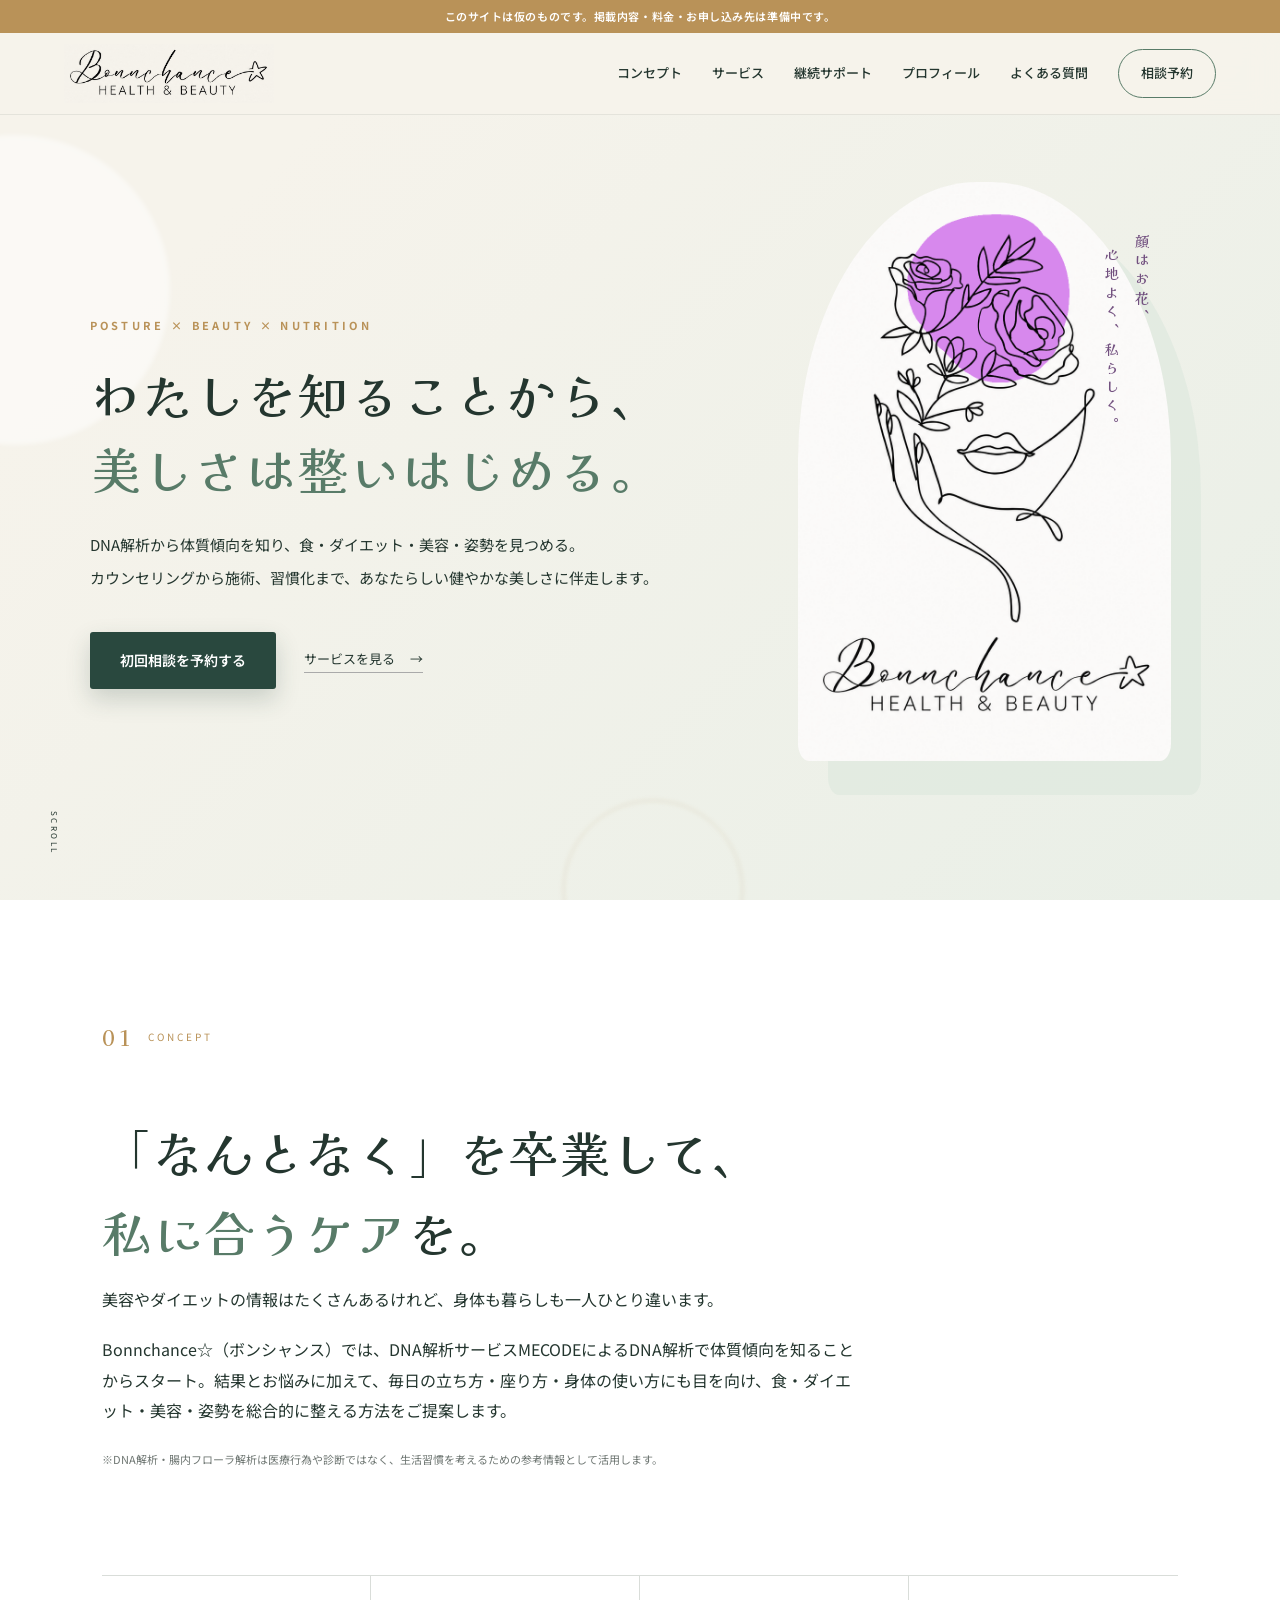
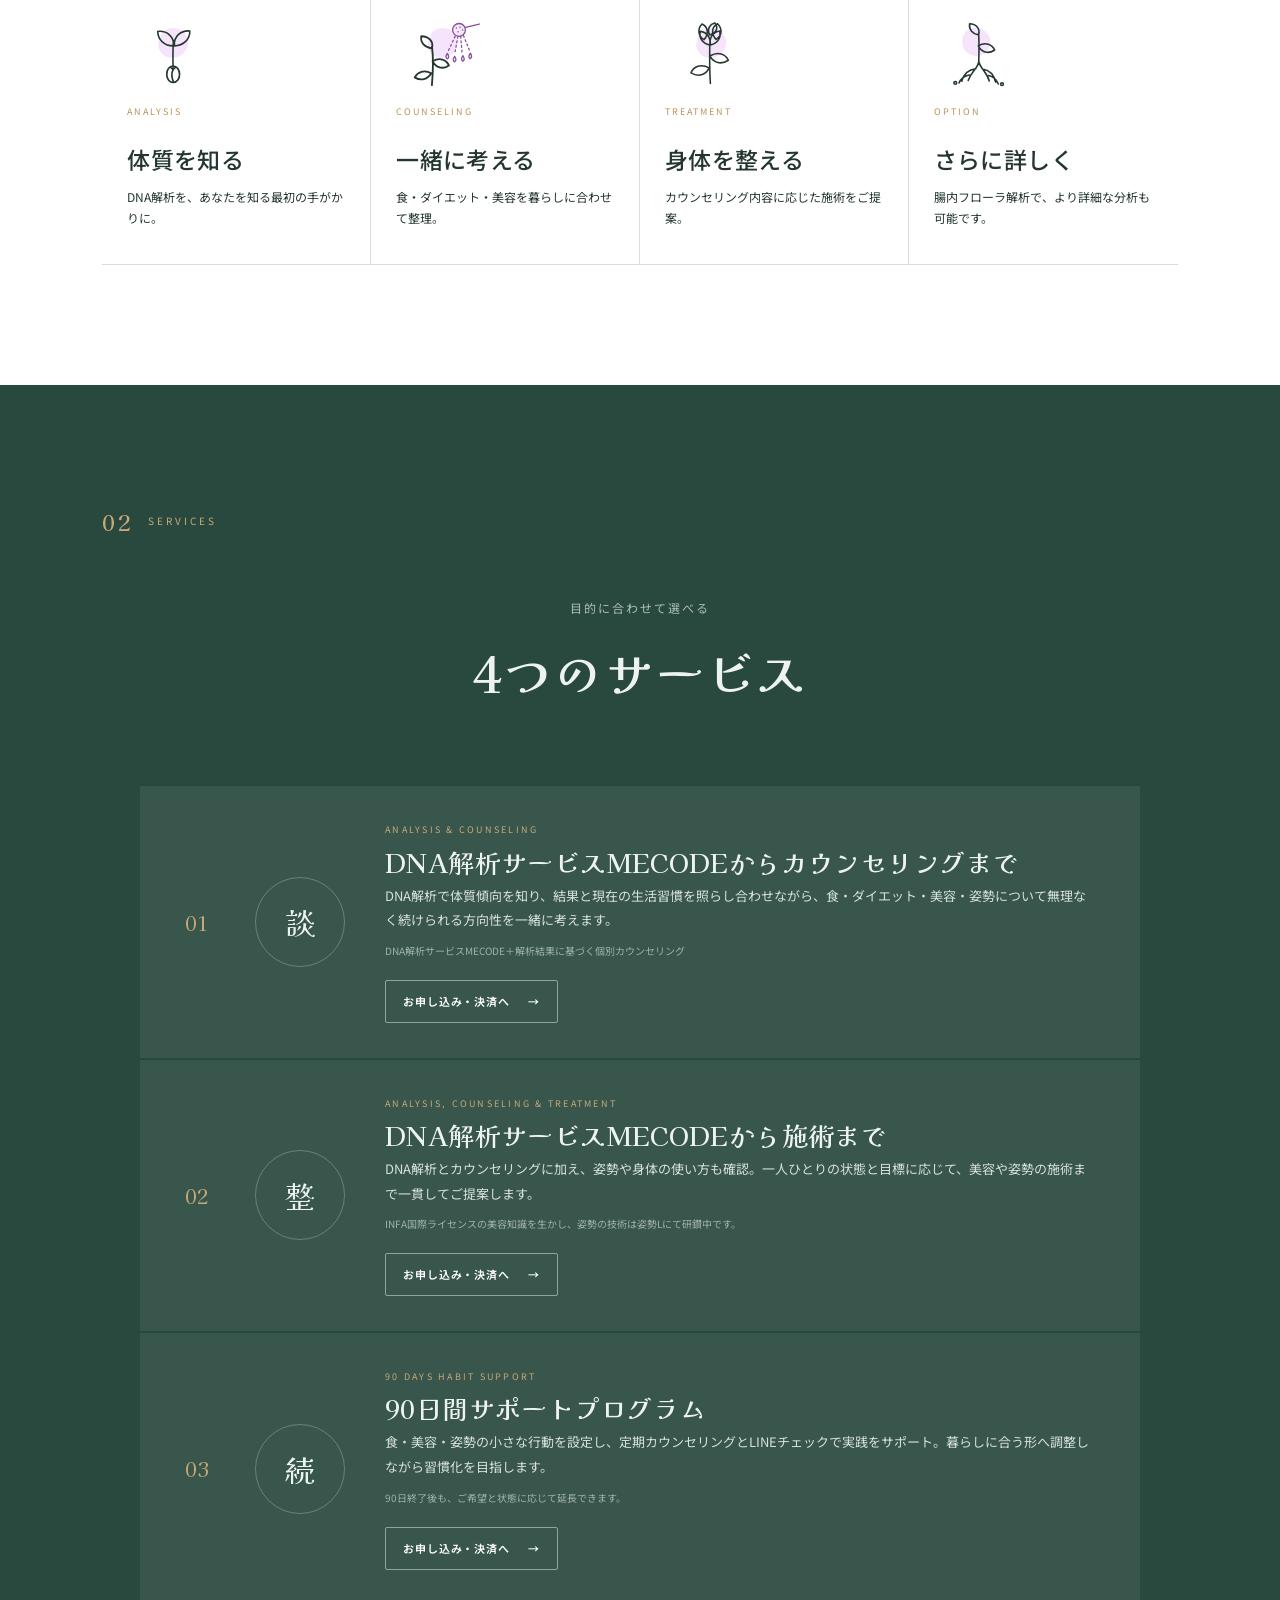
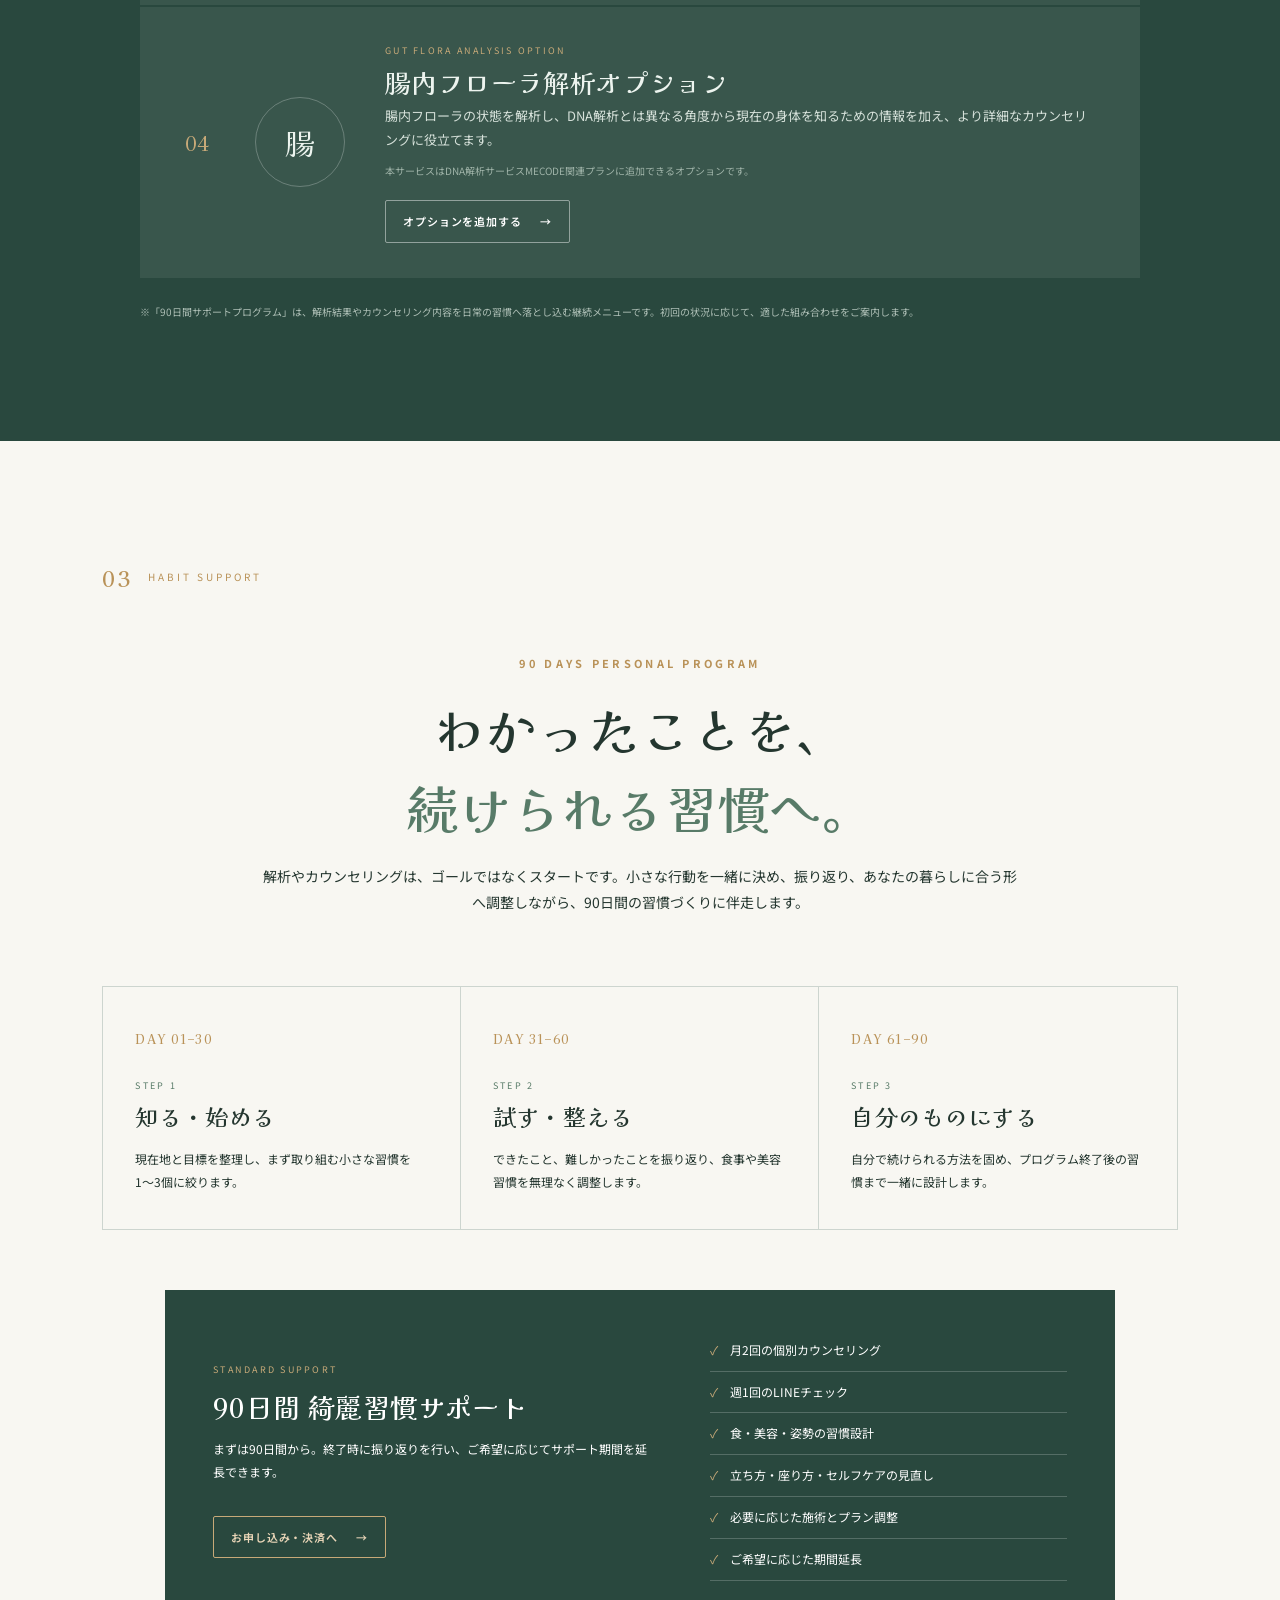
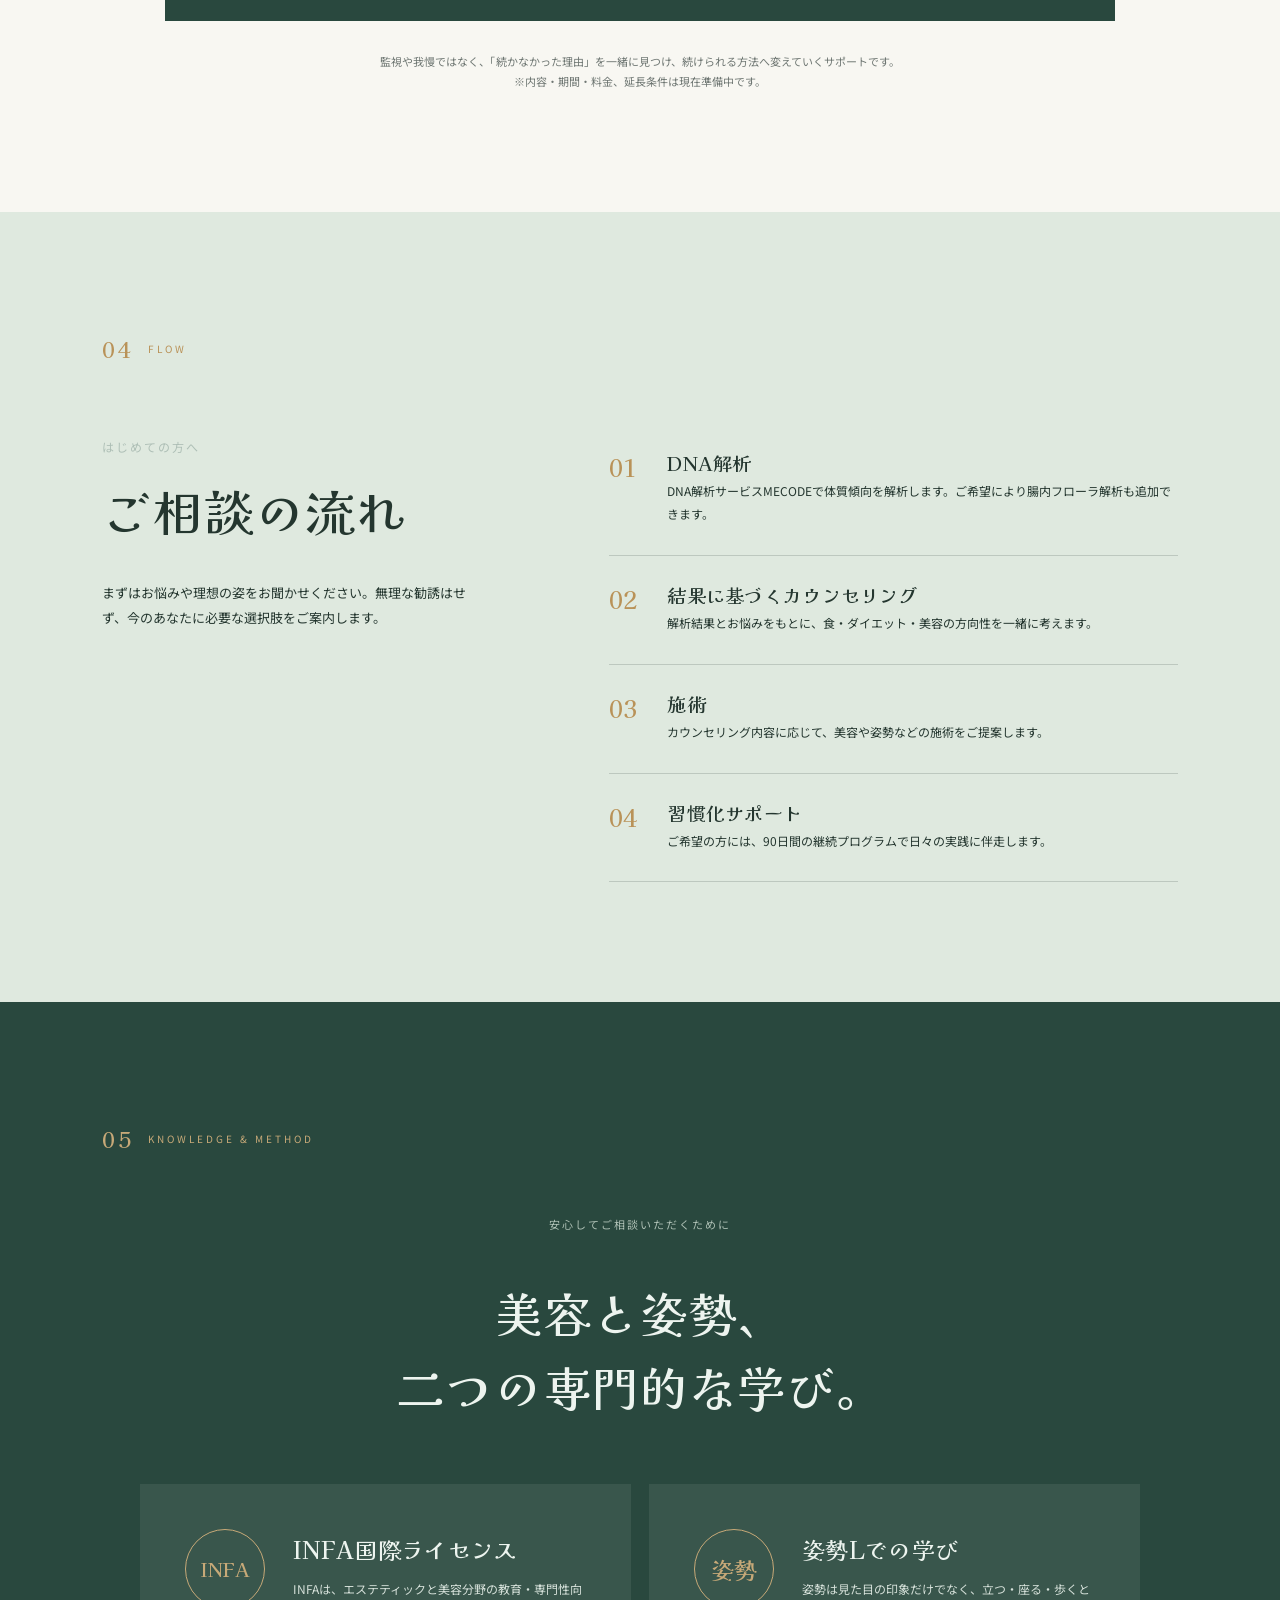
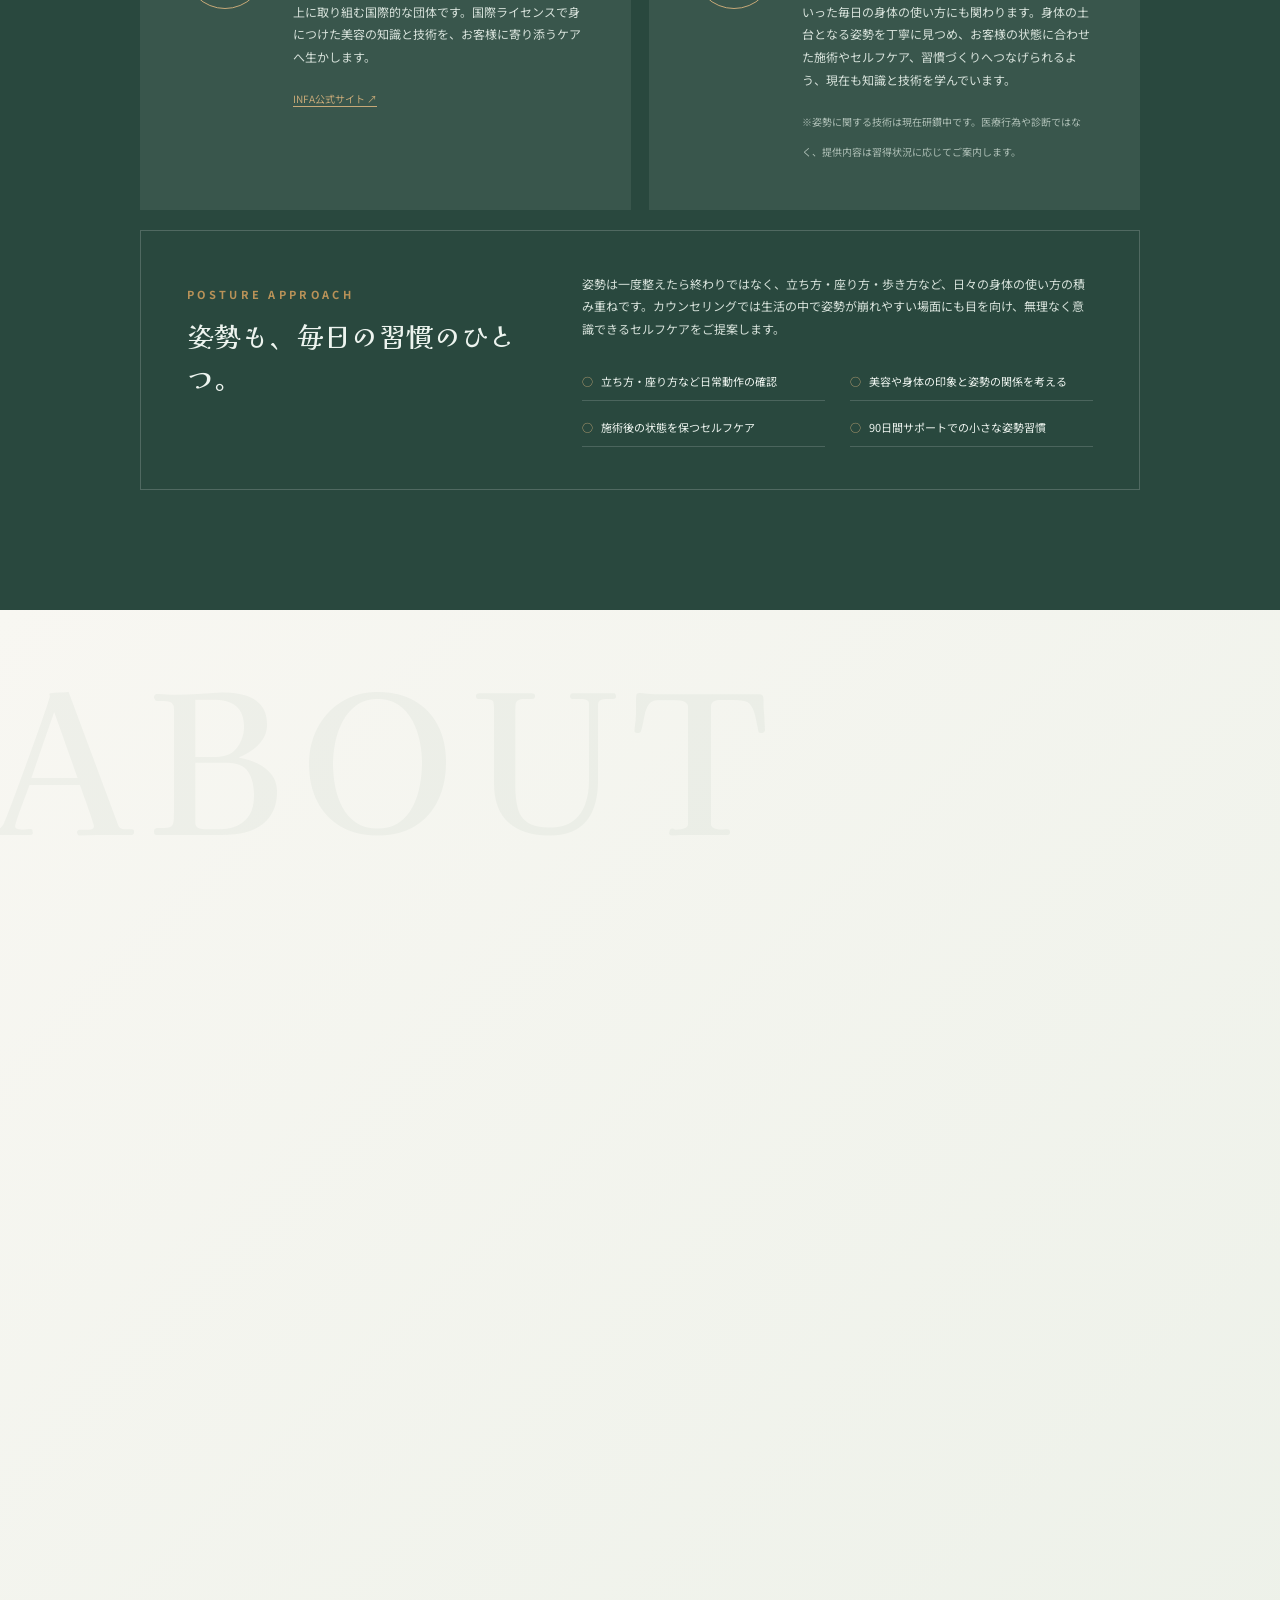
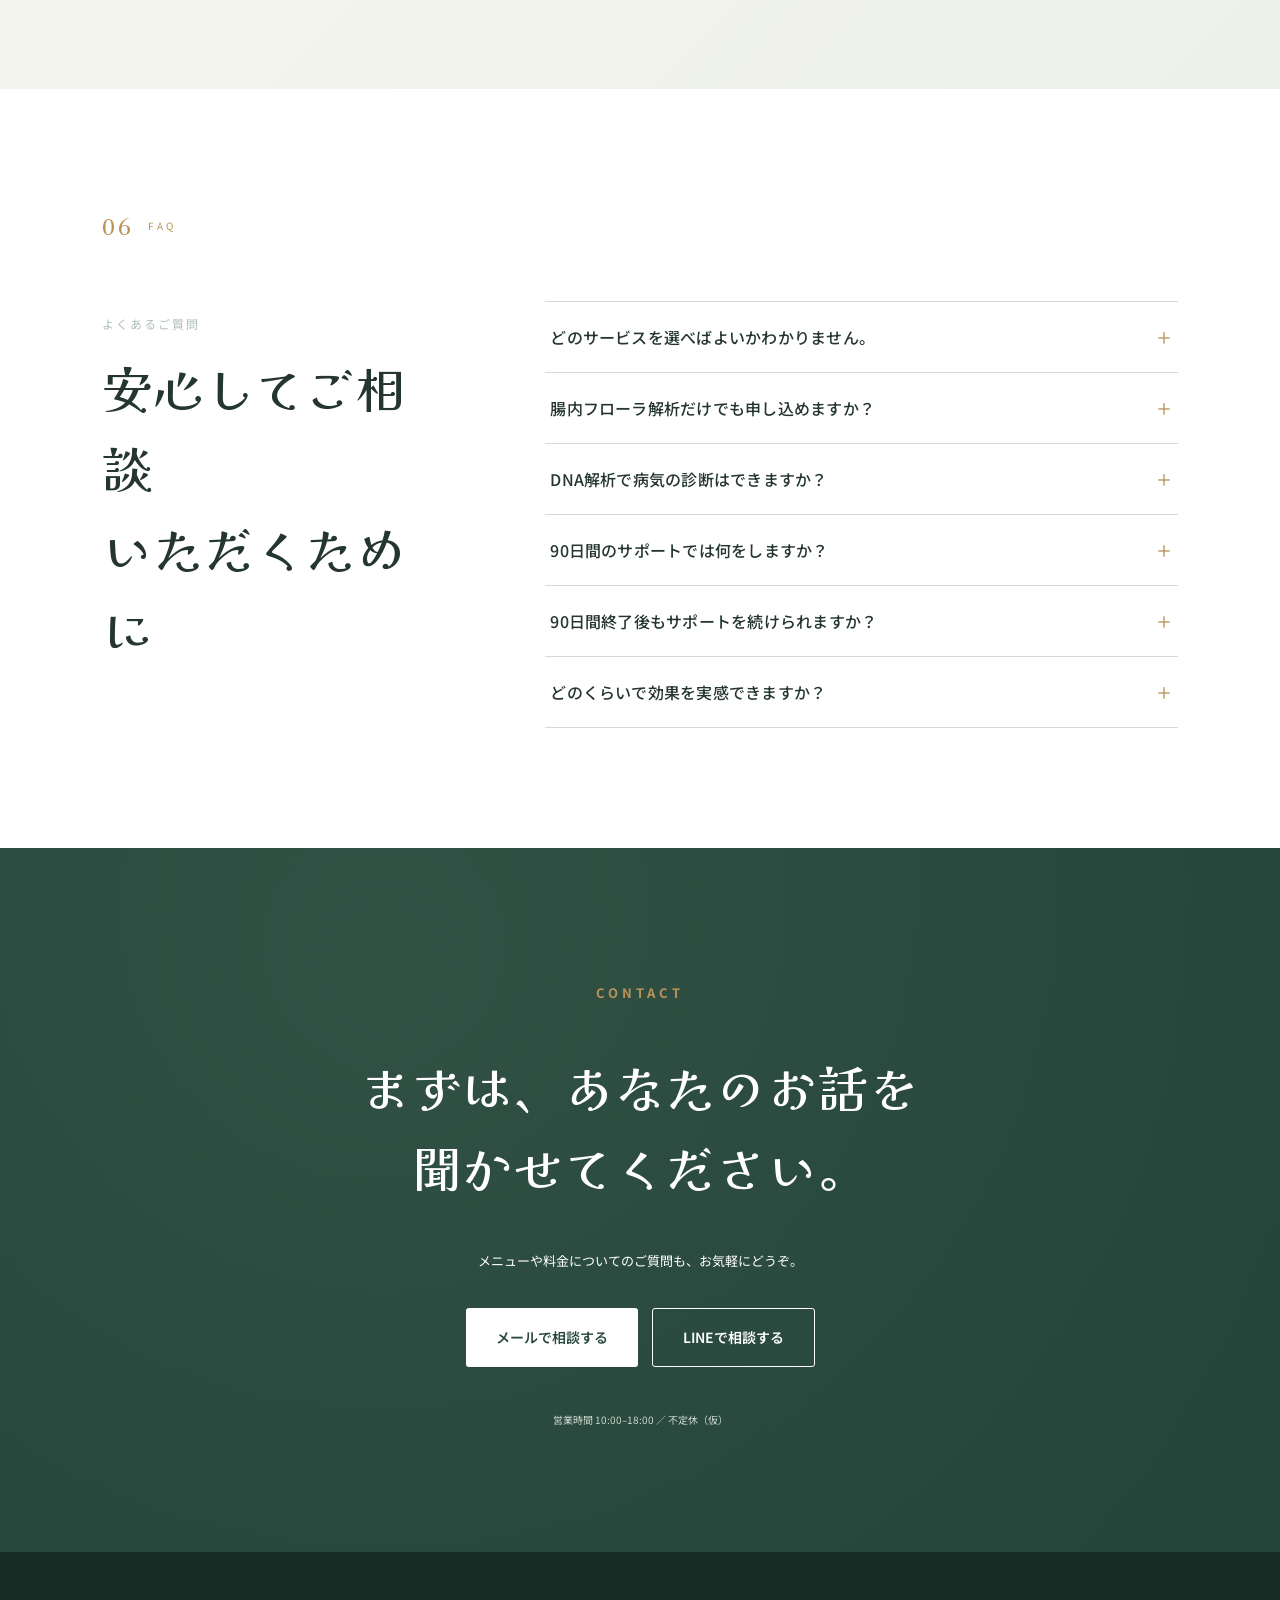
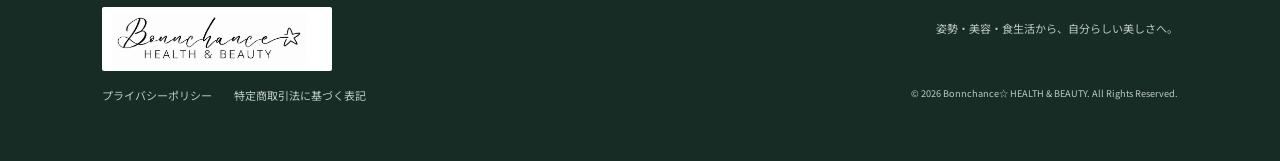
==== index.html @ 4fb0b2d0 "Refresh simplified heading styles" ====
<!doctype html>
<html lang="ja">
<head>
  <meta charset="utf-8">
  <meta name="viewport" content="width=device-width, initial-scale=1">
  <meta name="description" content="姿勢・美容・食生活・体質傾向から、一人ひとりの健やかな美しさを支えるパーソナルケアサロン。">
  <title>Bonnchance☆ HEALTH &amp; BEAUTY｜姿勢・美容・食生活のパーソナルケア</title>
  <link rel="preconnect" href="https://fonts.googleapis.com">
  <link rel="preconnect" href="https://fonts.gstatic.com" crossorigin>
  <link href="https://fonts.googleapis.com/css2?family=Kaisei+Decol:wght@400;500;700&family=Noto+Sans+JP:wght@400;500;600;700&display=swap" rel="stylesheet">
  <link rel="stylesheet" href="styles.css?v=20260824-1">
</head>
<body>
  <aside class="prototype-notice" role="note">このサイトは仮のものです。掲載内容・料金・お申し込み先は準備中です。</aside>
  <header class="site-header">
    <a class="logo brand-logo" href="#top" aria-label="Bonnchance HEALTH &amp; BEAUTY トップへ"><img src="assets/brand-wordmark.png" alt="Bonnchance HEALTH &amp; BEAUTY"></a>
    <button class="menu-button" type="button" aria-label="メニューを開く" aria-expanded="false"><span></span><span></span><span></span></button>
    <nav class="nav" aria-label="メインナビゲーション">
      <a href="#concept">コンセプト</a><a href="#services">サービス</a><a href="#program">継続サポート</a><a href="#profile">プロフィール</a><a href="#faq">よくある質問</a>
      <a class="nav-cta" href="#contact">相談予約</a>
    </nav>
  </header>

  <main id="top">
    <section class="hero">
      <div class="hero-orb orb-a"></div><div class="hero-orb orb-b"></div>
      <div class="hero-copy reveal">
        <p class="eyebrow">POSTURE × BEAUTY × NUTRITION</p>
        <h1>わたしを知ることから、<br><em>美しさは整いはじめる。</em></h1>
        <p class="lead">DNA解析から体質傾向を知り、食・ダイエット・美容・姿勢を見つめる。<br>カウンセリングから施術、習慣化まで、あなたらしい健やかな美しさに伴走します。</p>
        <div class="hero-actions"><a class="button primary" href="#contact">初回相談を予約する</a><a class="text-link" href="#services">サービスを見る <span>→</span></a></div>
      </div>
      <div class="hero-visual reveal" aria-hidden="true">
        <div class="portrait-shape brand-visual"><img src="assets/brand-illustration-flat-violet.png" alt="Bonnchance☆ HEALTH &amp; BEAUTY ブランドイラスト"></div>
        <p class="vertical-copy"><span>顔はお花、</span><span class="copy-second">心地よく、私らしく。</span></p>
      </div>
      <p class="scroll">SCROLL <i></i></p>
    </section>

    <section class="intro section" id="concept">
      <div class="section-label"><span>01</span> CONCEPT</div>
      <div class="intro-grid">
        <h2 class="reveal"><span class="keep-line">「なんとなく」を卒業して、</span><br><em>私に合うケア</em>を。</h2>
        <div class="intro-text reveal"><p>美容やダイエットの情報はたくさんあるけれど、身体も暮らしも一人ひとり違います。</p><p>Bonnchance☆（ボンシャンス）では、DNA解析サービスMECODEによるDNA解析で体質傾向を知ることからスタート。結果とお悩みに加えて、毎日の立ち方・座り方・身体の使い方にも目を向け、食・ダイエット・美容・姿勢を総合的に整える方法をご提案します。</p><p class="note">※DNA解析・腸内フローラ解析は医療行為や診断ではなく、生活習慣を考えるための参考情報として活用します。</p></div>
      </div>
      <div class="pillars">
        <article class="pillar reveal"><div class="pillar-art seed-art" aria-hidden="true"><svg viewBox="0 0 96 72"><path class="accent-fill" d="M39 10c9-8 23-5 27 6 4 11-5 22-17 22-11 0-18-12-13-21 1-3 2-5 3-7Z"/><path class="seed-shell" d="M43 56c0-5 3-9 7-9s7 4 7 9-3 9-7 9-7-4-7-9ZM50 64c-2-5-2-9 0-13M50 51l-3-3M50 51l3-3"/><path d="M50 50c0-13 0-22 1-31M51 25c-10 0-17-7-17-16 10-1 18 6 17 16ZM52 25c10 0 17-7 17-16-10-1-18 6-17 16Z"/></svg></div><span>ANALYSIS</span><b>体質を知る</b><p>DNA解析を、あなたを知る最初の手がかりに。</p></article>
        <article class="pillar reveal"><div class="pillar-art watering-art" aria-hidden="true"><svg viewBox="0 0 96 72"><path class="accent-fill" d="M39 10c9-8 23-5 27 6 4 11-5 22-17 22-11 0-18-12-13-21 1-3 2-5 3-7Z"/><path class="customer-stem" d="M40 68c1-16 1-29-1-42M39 28c-8-1-13-6-12-13 8 0 14 5 12 13ZM40 42c8-5 15-2 18 4-7 5-14 3-18-4ZM39 55c-8-4-15-1-18 5 7 4 14 2 18-5Z"/><g class="watering-head"><circle cx="68" cy="7" r="7"/><circle cx="65" cy="5" r=".8"/><circle cx="69" cy="4" r=".8"/><circle cx="72" cy="7" r=".8"/><circle cx="67" cy="9" r=".8"/><path d="M75 4 90 0"/></g><path class="water-line" d="M64 14 57 30M67 14 64 33M70 14 72 32M73 13 80 29"/><path class="water-drop" d="M56 33c-2 3-2 5 0 6 2-1 2-3 0-6ZM64 36c-2 3-2 5 0 6 2-1 2-3 0-6ZM73 35c-2 3-2 5 0 6 2-1 2-3 0-6ZM81 32c-2 3-2 5 0 6 2-1 2-3 0-6Z"/></svg></div><span>COUNSELING</span><b>一緒に考える</b><p>食・ダイエット・美容を暮らしに合わせて整理。</p></article>
        <article class="pillar reveal"><div class="pillar-art" aria-hidden="true"><svg viewBox="0 0 96 72"><path class="accent-fill" d="M39 10c9-8 23-5 27 6 4 11-5 22-17 22-11 0-18-12-13-21 1-3 2-5 3-7Z"/><path d="M49 66c-1-18 0-33 0-43M49 24c-8-2-12-8-10-15 7 1 12 7 10 15ZM50 24c8-2 12-8 10-15-7 1-12 7-10 15ZM43 18c-7-4-7-12-2-17 6 3 8 10 2 17ZM56 18c7-4 7-12 2-17-6 3-8 10-2 17ZM49 13c-3-7 1-12 6-13 4 5 2 11-6 13ZM49 36c9-5 17-2 20 5-8 5-16 3-20-5ZM48 49c-9-5-17-2-20 5 8 5 16 3 20-5Z"/></svg></div><span>TREATMENT</span><b>身体を整える</b><p>カウンセリング内容に応じた施術をご提案。</p></article>
        <article class="pillar reveal"><div class="pillar-art" aria-hidden="true"><svg viewBox="0 0 96 72"><path class="accent-fill" d="M38 7c12-5 24 3 23 15-1 12-14 18-24 11-9-6-9-21 1-26Z"/><path d="M49 42c0-12 0-21-1-31M48 13c-7-1-11-6-10-12 7 0 12 5 10 12ZM48 25c8-5 15-2 18 4-7 5-14 3-18-4ZM49 42c-1 8-8 11-11 21M49 42c2 8 9 11 12 21M46 50c-8 1-13 6-15 14M53 50c8 1 13 6 15 14M39 57c-5 1-9 4-11 9M60 57c5 1 9 4 11 9"/><circle cx="24" cy="66" r="1.5"/><circle cx="75" cy="66" r="1.5"/></svg></div><span>OPTION</span><b>さらに詳しく</b><p>腸内フローラ解析で、より詳細な分析も可能です。</p></article>
      </div>
    </section>

    <section class="services section" id="services">
      <div class="section-label light"><span>02</span> SERVICES</div>
      <div class="section-heading reveal"><p>目的に合わせて選べる</p><h2>4つのサービス</h2></div>
      <div class="service-list">
        <article class="service-card reveal"><div class="service-number">01</div><div class="service-icon">談</div><div class="service-content"><p class="tag">ANALYSIS &amp; COUNSELING</p><h3>DNA解析サービスMECODEからカウンセリングまで</h3><p>DNA解析で体質傾向を知り、結果と現在の生活習慣を照らし合わせながら、食・ダイエット・美容・姿勢について無理なく続けられる方向性を一緒に考えます。</p><small>DNA解析サービスMECODE＋解析結果に基づく個別カウンセリング</small><a class="checkout-link dummy-checkout" href="#" data-product="DNA解析サービスMECODEからカウンセリングまで">お申し込み・決済へ <span>→</span></a></div></article>
        <article class="service-card reveal"><div class="service-number">02</div><div class="service-icon">整</div><div class="service-content"><p class="tag">ANALYSIS, COUNSELING &amp; TREATMENT</p><h3>DNA解析サービスMECODEから施術まで</h3><p>DNA解析とカウンセリングに加え、姿勢や身体の使い方も確認。一人ひとりの状態と目標に応じて、美容や姿勢の施術まで一貫してご提案します。</p><small>INFA国際ライセンスの美容知識を生かし、姿勢の技術は姿勢Lにて研鑽中です。</small><a class="checkout-link dummy-checkout" href="#" data-product="DNA解析サービスMECODEから施術まで">お申し込み・決済へ <span>→</span></a></div></article>
        <article class="service-card reveal"><div class="service-number">03</div><div class="service-icon">続</div><div class="service-content"><p class="tag">90 DAYS HABIT SUPPORT</p><h3>90日間サポートプログラム</h3><p>食・美容・姿勢の小さな行動を設定し、定期カウンセリングとLINEチェックで実践をサポート。暮らしに合う形へ調整しながら習慣化を目指します。</p><small>90日終了後も、ご希望と状態に応じて延長できます。</small><a class="checkout-link dummy-checkout" href="#" data-product="90日間サポートプログラム">お申し込み・決済へ <span>→</span></a></div></article>
        <article class="service-card reveal"><div class="service-number">04</div><div class="service-icon">腸</div><div class="service-content"><p class="tag">GUT FLORA ANALYSIS OPTION</p><h3>腸内フローラ解析オプション</h3><p>腸内フローラの状態を解析し、DNA解析とは異なる角度から現在の身体を知るための情報を加え、より詳細なカウンセリングに役立てます。</p><small>本サービスはDNA解析サービスMECODE関連プランに追加できるオプションです。</small><a class="checkout-link dummy-checkout" href="#" data-product="腸内フローラ解析オプション">オプションを追加する <span>→</span></a></div></article>
      </div>
      <p class="service-note">※「90日間サポートプログラム」は、解析結果やカウンセリング内容を日常の習慣へ落とし込む継続メニューです。初回の状況に応じて、適した組み合わせをご案内します。</p>
    </section>

    <section class="program section" id="program">
      <div class="section-label"><span>03</span> HABIT SUPPORT</div>
      <div class="program-intro reveal"><p class="eyebrow">90 DAYS PERSONAL PROGRAM</p><h2>わかったことを、<br><em>続けられる習慣へ。</em></h2><p>解析やカウンセリングは、ゴールではなくスタートです。小さな行動を一緒に決め、振り返り、あなたの暮らしに合う形へ調整しながら、90日間の習慣づくりに伴走します。</p></div>
      <div class="program-phases">
        <article class="phase reveal"><b>DAY 01–30</b><span>STEP 1</span><h3>知る・始める</h3><p>現在地と目標を整理し、まず取り組む小さな習慣を1〜3個に絞ります。</p></article>
        <article class="phase reveal"><b>DAY 31–60</b><span>STEP 2</span><h3>試す・整える</h3><p>できたこと、難しかったことを振り返り、食事や美容習慣を無理なく調整します。</p></article>
        <article class="phase reveal"><b>DAY 61–90</b><span>STEP 3</span><h3>自分のものにする</h3><p>自分で続けられる方法を固め、プログラム終了後の習慣まで一緒に設計します。</p></article>
      </div>
      <div class="support-box reveal"><div><p class="tag">STANDARD SUPPORT</p><h3>90日間 綺麗習慣サポート</h3><p>まずは90日間から。終了時に振り返りを行い、ご希望に応じてサポート期間を延長できます。</p><a class="checkout-link gold dummy-checkout" href="#" data-product="90日間サポートプログラム">お申し込み・決済へ <span>→</span></a></div><ul><li>月2回の個別カウンセリング</li><li>週1回のLINEチェック</li><li>食・美容・姿勢の習慣設計</li><li>立ち方・座り方・セルフケアの見直し</li><li>必要に応じた施術とプラン調整</li><li>ご希望に応じた期間延長</li></ul></div>
      <p class="program-note">監視や我慢ではなく、「続かなかった理由」を一緒に見つけ、続けられる方法へ変えていくサポートです。<br>※内容・期間・料金、延長条件は現在準備中です。</p>
    </section>

    <section class="flow section">
      <div class="section-label"><span>04</span> FLOW</div>
      <div class="flow-grid">
        <div class="section-heading reveal"><p>はじめての方へ</p><h2>ご相談の流れ</h2><p class="body-copy">まずはお悩みや理想の姿をお聞かせください。無理な勧誘はせず、今のあなたに必要な選択肢をご案内します。</p></div>
        <ol class="steps">
          <li class="reveal"><b>01</b><div><h3>DNA解析</h3><p>DNA解析サービスMECODEで体質傾向を解析します。ご希望により腸内フローラ解析も追加できます。</p></div></li>
          <li class="reveal"><b>02</b><div><h3>結果に基づくカウンセリング</h3><p>解析結果とお悩みをもとに、食・ダイエット・美容の方向性を一緒に考えます。</p></div></li>
          <li class="reveal"><b>03</b><div><h3>施術</h3><p>カウンセリング内容に応じて、美容や姿勢などの施術をご提案します。</p></div></li>
          <li class="reveal"><b>04</b><div><h3>習慣化サポート</h3><p>ご希望の方には、90日間の継続プログラムで日々の実践に伴走します。</p></div></li>
        </ol>
      </div>
    </section>

    <section class="credentials section">
      <div class="section-label light"><span>05</span> KNOWLEDGE &amp; METHOD</div>
      <div class="credential-heading reveal"><p>安心してご相談いただくために</p><h2>美容と姿勢、<br>二つの専門的な学び。</h2></div>
      <div class="credential-grid">
        <article class="credential reveal"><div class="credential-mark">INFA</div><div><h3>INFA国際ライセンス</h3><p>INFAは、エステティックと美容分野の教育・専門性向上に取り組む国際的な団体です。国際ライセンスで身につけた美容の知識と技術を、お客様に寄り添うケアへ生かします。</p><a href="https://www.infa.org/" target="_blank" rel="noopener">INFA公式サイト ↗</a></div></article>
        <article class="credential reveal"><div class="credential-mark jp">姿勢</div><div><h3>姿勢Lでの学び</h3><p>姿勢は見た目の印象だけでなく、立つ・座る・歩くといった毎日の身体の使い方にも関わります。身体の土台となる姿勢を丁寧に見つめ、お客様の状態に合わせた施術やセルフケア、習慣づくりへつなげられるよう、現在も知識と技術を学んでいます。</p><small>※姿勢に関する技術は現在研鑽中です。医療行為や診断ではなく、提供内容は習得状況に応じてご案内します。</small></div></article>
      </div>
      <div class="posture-focus reveal">
        <div class="posture-title"><p class="eyebrow">POSTURE APPROACH</p><h3>姿勢も、毎日の習慣のひとつ。</h3></div>
        <div class="posture-copy"><p>姿勢は一度整えたら終わりではなく、立ち方・座り方・歩き方など、日々の身体の使い方の積み重ねです。カウンセリングでは生活の中で姿勢が崩れやすい場面にも目を向け、無理なく意識できるセルフケアをご提案します。</p><ul><li>立ち方・座り方など日常動作の確認</li><li>美容や身体の印象と姿勢の関係を考える</li><li>施術後の状態を保つセルフケア</li><li>90日間サポートでの小さな姿勢習慣</li></ul></div>
      </div>
    </section>

    <section class="profile section" id="profile">
      <div class="profile-card reveal">
        <figure class="profile-photo"><img src="assets/about-me-profile.png" alt="代表者プロフィール写真"><figcaption>Beauty &amp; Wellness Consultant</figcaption></figure>
        <div class="profile-copy"><p class="eyebrow">ABOUT ME</p><h2>美しくなる時間を、<br>自分を大切にする時間へ。</h2><p>美容だけ、食事だけではなく、お客様を一人の人として見つめることを大切にしています。知識と技術を磨きながら、安心して相談できる伴走者を目指しています。</p><dl><div><dt>資格</dt><dd>INFA国際ライセンス ゴールドマスター</dd></div><div><dt>学び</dt><dd>姿勢Lにて施術技術を研鑽中</dd></div><div><dt>取扱予定</dt><dd>DNA解析サービスMECODE コンサルティング</dd></div></dl><p class="profile-name"><small>代表／ビューティーコンサルタント</small>お名前が入ります</p></div>
      </div>
    </section>

    <section class="faq section" id="faq">
      <div class="section-label"><span>06</span> FAQ</div>
      <div class="faq-grid"><div class="section-heading reveal"><p>よくあるご質問</p><h2>安心してご相談<br>いただくために</h2></div><div class="accordion">
        <details class="reveal"><summary>どのサービスを選べばよいかわかりません。</summary><p>初回相談でお悩みや目標を伺い、適したサービスをご案内します。相談後に申し込みを見送っていただいても構いません。</p></details>
        <details class="reveal"><summary>腸内フローラ解析だけでも申し込めますか？</summary><p>腸内フローラ解析は、より詳しく身体の状態を考えるための追加オプションとしてご案内します。組み合わせ方は初回相談でご確認ください。</p></details>
        <details class="reveal"><summary>DNA解析で病気の診断はできますか？</summary><p>いいえ。DNA解析サービスMECODEのDNA解析および腸内フローラ解析は医療診断ではありません。結果は食生活や美容習慣を考えるための参考情報として使用します。</p></details>
        <details class="reveal"><summary>90日間のサポートでは何をしますか？</summary><p>月2回のカウンセリングと週1回のチェックを基本に、小さな習慣を設定します。できなかった場合も責めることなく、暮らしに合う方法へ一緒に調整します。</p></details>
        <details class="reveal"><summary>90日間終了後もサポートを続けられますか？</summary><p>はい。90日終了時に取り組みを振り返り、ご希望と今後の目標に応じてサポート期間を延長できます。延長期間や料金は個別にご案内します。</p></details>
        <details class="reveal"><summary>どのくらいで効果を実感できますか？</summary><p>体質や生活習慣により個人差があります。効果を保証するものではなく、無理なく継続できる習慣づくりを大切にしています。</p></details>
      </div></div>
    </section>

    <section class="contact section" id="contact">
      <div class="contact-inner reveal"><p class="eyebrow">CONTACT</p><h2>まずは、あなたのお話を<br>聞かせてください。</h2><p>メニューや料金についてのご質問も、お気軽にどうぞ。</p><div class="contact-buttons"><a class="button white" href="mailto:sample@example.com">メールで相談する</a><a class="button line" href="#">LINEで相談する</a></div><small>営業時間 10:00–18:00 ／ 不定休（仮）</small></div>
    </section>
  </main>

  <footer><a class="logo brand-logo footer-brand-logo" href="#top" aria-label="Bonnchance HEALTH &amp; BEAUTY トップへ"><img src="assets/brand-wordmark.png" alt="Bonnchance HEALTH &amp; BEAUTY"></a><p>姿勢・美容・食生活から、自分らしい美しさへ。</p><div><a href="#">プライバシーポリシー</a><a href="#">特定商取引法に基づく表記</a></div><small>© 2026 Bonnchance☆ HEALTH &amp; BEAUTY. All Rights Reserved.</small></footer>
  <script src="script.js"></script>
</body>
</html>
---- styles.css ----
:root{--ink:#24362f;--green:#587b68;--deep:#29483e;--sage:#dfe9df;--cream:#f6f3eb;--gold:#b99258;--white:#fff;--serif:"Kaisei Decol",serif;--sans:"Noto Sans JP",sans-serif}*{box-sizing:border-box}html{scroll-behavior:smooth}body{margin:0;color:var(--ink);background:var(--cream);font-family:var(--sans);line-height:1.9}a{color:inherit;text-decoration:none}.site-header{position:fixed;z-index:20;top:0;left:0;width:100%;height:82px;padding:0 5vw;display:flex;align-items:center;justify-content:space-between;background:rgba(246,243,235,.88);backdrop-filter:blur(14px);border-bottom:1px solid rgba(36,54,47,.08)}.logo{font-family:var(--serif);font-size:20px;font-weight:700;letter-spacing:.08em}.logo span{font:500 9px var(--sans);display:block;letter-spacing:.34em;color:var(--gold)}.nav{display:flex;align-items:center;gap:30px;font-size:13px;font-weight:500}.nav-cta{padding:11px 22px;border:1px solid var(--green);border-radius:30px}.menu-button{display:none;background:none;border:0}.hero{min-height:100vh;padding:140px 7vw 80px;position:relative;display:grid;grid-template-columns:1.13fr .87fr;align-items:center;overflow:hidden;background:linear-gradient(135deg,#f6f3eb 20%,#e9efe7)}.hero-copy{position:relative;z-index:2}.eyebrow{font-size:11px;letter-spacing:.3em;color:var(--gold);font-weight:700}.hero h1{font:500 clamp(38px,5vw,72px)/1.5 var(--serif);letter-spacing:.04em;margin:20px 0 22px}.hero h1 em,.intro h2 em{color:var(--green);font-style:normal}.lead{font-size:15px;line-height:2.2}.hero-actions{display:flex;align-items:center;gap:28px;margin-top:38px}.button{display:inline-flex;align-items:center;justify-content:center;padding:15px 30px;border-radius:3px;font-size:14px;font-weight:600;transition:.25s}.button:hover{transform:translateY(-2px)}.primary{background:var(--deep);color:white;box-shadow:0 10px 24px rgba(41,72,62,.2)}.text-link{font-size:13px;border-bottom:1px solid #aaa}.text-link span{margin-left:12px}.hero-visual{height:min(70vh,650px);position:relative}.portrait-shape{position:absolute;width:78%;height:92%;right:4%;top:0;border-radius:48% 48% 3% 3%;background:linear-gradient(160deg,#b9cec0,#688c78);box-shadow:30px 34px 0 rgba(255,255,255,.55);display:grid;place-items:center}.line-art{font:400 clamp(80px,12vw,160px) var(--serif);color:rgba(255,255,255,.34);text-shadow:0 0 40px rgba(255,255,255,.2)}.vertical-copy{position:absolute;right:-7px;top:12%;writing-mode:vertical-rl;letter-spacing:.35em;font-family:var(--serif);font-size:14px}.floating-card{position:absolute;left:0;bottom:3%;background:white;padding:22px 28px;display:flex;gap:16px;align-items:center;box-shadow:0 18px 45px rgba(35,57,48,.14)}.floating-card b{font:500 30px var(--serif);color:var(--gold)}.floating-card span{font-size:12px;line-height:1.7}.hero-orb{position:absolute;border-radius:50%;filter:blur(2px)}.orb-a{width:310px;height:310px;background:rgba(255,255,255,.5);left:-140px;top:15%}.orb-b{width:180px;height:180px;border:1px solid rgba(185,146,88,.3);left:44%;bottom:-80px}.scroll{position:absolute;left:3vw;bottom:34px;writing-mode:vertical-rl;font-size:8px;letter-spacing:.3em}.scroll i{height:40px;border-left:1px solid;margin-top:12px}.section{padding:120px 8vw}.section-label{display:flex;align-items:center;gap:14px;font-size:10px;letter-spacing:.3em;color:var(--gold);margin-bottom:60px}.section-label span{font:500 22px var(--serif)}.intro{background:white}.intro-grid{display:grid;grid-template-columns:1fr 1fr;gap:10vw}.intro h2,.section-heading h2{font:500 clamp(30px,4vw,50px)/1.6 var(--serif);margin:0}.intro-text p{margin:0 0 20px}.note{font-size:11px;color:#6f7773}.pillars{display:grid;grid-template-columns:repeat(4,1fr);margin-top:85px;border-top:1px solid #d9ddd9;border-bottom:1px solid #d9ddd9}.pillar{padding:35px 25px;border-right:1px solid #d9ddd9}.pillar:last-child{border:0}.pillar span{font-size:9px;letter-spacing:.22em;color:var(--gold)}.pillar b{display:block;font:500 23px var(--serif);margin:18px 0 10px}.pillar p{font-size:12px;line-height:1.8;margin:0}.services{background:var(--deep);color:#edf4ef}.light{color:#c7a978}.section-heading{text-align:center}.section-heading>p:first-child{font-size:12px;letter-spacing:.16em;color:#aebfb6}.service-list{max-width:1000px;margin:75px auto 0;display:grid;gap:2px}.service-card{display:grid;grid-template-columns:70px 130px 1fr;align-items:center;background:rgba(255,255,255,.075);padding:35px 45px;transition:.3s}.service-card:hover{background:rgba(255,255,255,.12);transform:translateX(5px)}.service-number{font:400 20px var(--serif);color:#c7a978}.service-icon{width:90px;height:90px;border:1px solid rgba(255,255,255,.25);border-radius:50%;display:grid;place-items:center;font:400 30px var(--serif)}.service-content .tag{font-size:9px;letter-spacing:.25em;color:#c7a978;margin:0}.service-content h3{font:500 26px var(--serif);margin:4px 0}.service-content p{font-size:13px;margin:0;color:#d6e1da}.service-content small{display:block;font-size:10px;color:#9fb3a8;margin-top:8px}.flow{background:var(--sage)}.flow-grid{display:grid;grid-template-columns:.8fr 1.2fr;gap:10vw}.flow .section-heading{text-align:left}.body-copy{font-size:13px;margin-top:30px}.steps{list-style:none;margin:0;padding:0}.steps li{display:flex;gap:30px;padding:25px 0;border-bottom:1px solid rgba(36,54,47,.18)}.steps b{font:500 24px var(--serif);color:var(--gold)}.steps h3{font:500 19px var(--serif);margin:0}.steps p{font-size:12px;margin:4px 0}.profile{background:#f8f7f2}.profile-card{max-width:1080px;margin:auto;display:grid;grid-template-columns:.8fr 1.2fr;background:white;box-shadow:0 25px 70px rgba(54,68,59,.1)}.profile-photo{min-height:570px;background:linear-gradient(145deg,#d2dfd4,#759584);display:grid;place-items:center;color:rgba(255,255,255,.5);font:500 44px/1.5 var(--serif);letter-spacing:.14em;text-align:center}.profile-copy{padding:65px}.profile-copy h2{font:500 33px/1.6 var(--serif)}.profile-copy>p{font-size:13px}.profile-copy dl{margin:30px 0;border-top:1px solid #ddd}.profile-copy dl div{display:flex;padding:12px 0;border-bottom:1px solid #ddd;font-size:12px}.profile-copy dt{width:100px;color:var(--gold)}.profile-name{font:500 19px var(--serif)!important}.profile-name small{font:400 10px var(--sans);display:block;letter-spacing:.1em}.faq{background:white}.faq-grid{display:grid;grid-template-columns:.7fr 1.3fr;gap:8vw}.faq .section-heading{text-align:left}.accordion details{border-top:1px solid #d6dad6;padding:23px 5px}.accordion details:last-child{border-bottom:1px solid #d6dad6}.accordion summary{cursor:pointer;font:500 16px var(--serif);list-style:none;padding-right:30px;position:relative}.accordion summary:after{content:'＋';position:absolute;right:0;color:var(--gold)}.accordion details[open] summary:after{content:'−'}.accordion details p{font-size:12px;color:#59655f;padding:12px 30px 0;margin:0}.contact{color:white;text-align:center;background:linear-gradient(rgba(36,68,57,.87),rgba(36,68,57,.9)),radial-gradient(circle at 30% 20%,#91ae9b,#29483e)}.contact-inner h2{font:500 clamp(32px,4vw,52px)/1.6 var(--serif)}.contact-inner>p{font-size:13px}.contact-buttons{display:flex;justify-content:center;gap:14px;margin:35px 0}.white{background:white;color:var(--deep)}.line{border:1px solid white;color:white}.contact small{font-size:10px;color:#cbd8d0}footer{padding:55px 8vw;background:#172c25;color:#bdcbc3;display:grid;grid-template-columns:1fr 1fr;gap:14px;font-size:11px}footer .logo{color:white}footer>p{text-align:right}footer>div{display:flex;gap:22px}footer>small{text-align:right}.reveal{opacity:0;transform:translateY(24px);transition:opacity .8s ease,transform .8s ease}.reveal.visible{opacity:1;transform:none}
@media(max-width:800px){.site-header{height:68px}.nav{position:absolute;top:68px;left:0;width:100%;display:none;flex-direction:column;background:var(--cream);padding:30px}.nav.open{display:flex}.menu-button{display:flex;width:30px;flex-direction:column;gap:5px}.menu-button span{width:100%;border-top:1px solid var(--ink)}.hero{grid-template-columns:1fr;padding:115px 7vw 70px}.hero-visual{height:420px;margin-top:55px}.hero h1{font-size:39px}.lead br{display:none}.scroll{display:none}.section{padding:85px 7vw}.intro-grid,.flow-grid,.faq-grid{grid-template-columns:1fr;gap:45px}.pillars{grid-template-columns:1fr 1fr}.pillar:nth-child(2){border-right:0}.pillar:nth-child(-n+2){border-bottom:1px solid #d9ddd9}.service-card{grid-template-columns:45px 1fr;padding:28px 22px}.service-icon{display:none}.profile-card{grid-template-columns:1fr}.profile-photo{min-height:330px}.profile-copy{padding:40px 28px}.contact-buttons{flex-direction:column;align-items:center}footer{grid-template-columns:1fr;text-align:center}footer>p,footer>small{text-align:center}footer>div{justify-content:center;flex-wrap:wrap}}
@media(prefers-reduced-motion:reduce){html{scroll-behavior:auto}.reveal{opacity:1;transform:none;transition:none}}
.prototype-notice{position:fixed;z-index:30;top:0;left:0;width:100%;padding:6px 16px;background:#b99258;color:#fff;text-align:center;font-size:11px;font-weight:600;letter-spacing:.05em}.site-header{top:33px}.hero{padding-top:173px}.profile-photo{overflow:hidden}.profile-photo img{width:100%;height:100%;min-height:570px;display:block;object-fit:cover;object-position:center 32%}@media(max-width:800px){.site-header{top:33px}.nav{top:68px}.hero{padding-top:148px}.profile-photo img{min-height:330px;max-height:440px;object-position:center 28%}.prototype-notice{font-size:9px;padding:7px 8px}}
.profile{position:relative;overflow:hidden;background:linear-gradient(135deg,#f8f7f2 0%,#edf1e9 100%)}.profile:before{content:'ABOUT';position:absolute;left:-1vw;top:45px;font:500 clamp(80px,15vw,210px)/1 var(--serif);letter-spacing:.08em;color:rgba(88,123,104,.055);pointer-events:none}.profile-card{position:relative;grid-template-columns:minmax(320px,.9fr) minmax(420px,1.1fr);align-items:center;background:transparent;box-shadow:none}.profile-photo{position:relative;min-height:610px;margin:0 -36px 0 0;background:transparent;overflow:visible;z-index:2}.profile-photo:after{content:'';position:absolute;inset:0;background:linear-gradient(90deg,transparent 58%,#f0f3ed 100%),linear-gradient(0deg,#f0f3ed 0%,transparent 16%);pointer-events:none}.profile-photo img{min-height:610px;clip-path:ellipse(48% 49% at 48% 50%);filter:saturate(.85) contrast(.96);object-position:center 30%}.profile-photo figcaption{position:absolute;z-index:2;left:25px;bottom:38px;padding:7px 14px;background:rgba(255,255,255,.78);backdrop-filter:blur(8px);font-size:9px;letter-spacing:.22em;color:var(--green)}.profile-copy{position:relative;z-index:3;padding:70px 55px 70px 78px}.profile-copy:before{content:'“';position:absolute;left:34px;top:24px;font:400 90px/1 var(--serif);color:rgba(185,146,88,.25)}@media(max-width:800px){.profile-card{grid-template-columns:1fr}.profile-photo{min-height:410px;margin:0}.profile-photo img{min-height:410px;max-height:480px;clip-path:ellipse(50% 48% at 50% 50%)}.profile-photo:after{background:linear-gradient(0deg,#f0f3ed 0%,transparent 24%)}.profile-photo figcaption{left:50%;bottom:20px;transform:translateX(-50%);white-space:nowrap}.profile-copy{padding:35px 28px 50px}.profile-copy:before{left:5px;top:0}}
.checkout-link{display:inline-flex;align-items:center;gap:18px;margin-top:20px;padding:10px 17px;border:1px solid rgba(255,255,255,.45);border-radius:2px;color:white;font-size:11px;font-weight:600;letter-spacing:.08em;transition:.25s}.checkout-link:hover{background:white;color:var(--deep);transform:translateY(-2px)}.checkout-link.gold{border-color:#c7a978;color:#ead6b8}.checkout-link.gold:hover{background:#c7a978;color:var(--deep)}
.service-note{max-width:1000px;margin:24px auto 0;font-size:10px;color:#aebfb6}.posture-focus{max-width:1000px;margin:20px auto 0;padding:42px 46px;border:1px solid rgba(255,255,255,.18);display:grid;grid-template-columns:.8fr 1.2fr;gap:55px}.posture-title h3{font:500 27px/1.55 var(--serif);margin:8px 0}.posture-copy>p{font-size:12px;color:#d6e1da;margin-top:0}.posture-copy ul{display:grid;grid-template-columns:1fr 1fr;gap:8px 25px;list-style:none;padding:0;margin:22px 0 0}.posture-copy li{font-size:11px;padding:8px 0;border-bottom:1px solid rgba(255,255,255,.16)}.posture-copy li:before{content:'○';color:#c7a978;margin-right:8px}@media(max-width:800px){.posture-focus{grid-template-columns:1fr;padding:30px 24px;gap:18px}.posture-copy ul{grid-template-columns:1fr}}
.hero h1,.intro h2,.section-heading h2,.program-intro h2,.credential-heading h2,.profile-copy h2,.contact-inner h2{font-size:clamp(30px,3.9vw,56px)}.vertical-copy{top:6%}
.intro-grid{grid-template-columns:1fr;gap:0}.intro-grid h2{max-width:900px}.intro-text{max-width:760px;margin-top:12px;display:block}.intro-text .note{margin-top:24px}.keep-line{white-space:nowrap}@media(max-width:800px){.intro-text{margin-top:10px}.intro-text .note{margin-top:20px}}@media(max-width:520px){.intro h2{font-size:27px}}
.vertical-copy{display:flex;flex-direction:row-reverse;gap:.25em;writing-mode:horizontal-tb;color:#86519a;font-weight:500;text-shadow:0 0 1px rgba(134,81,154,.14);transform:translateX(-3em)}.vertical-copy span{writing-mode:vertical-rl;display:block}.vertical-copy .copy-second{transform:translateY(1em)}
.brand-name{font-family:var(--serif);font-style:italic;letter-spacing:.02em}.brand-name span{font-style:normal;letter-spacing:.25em}.brand-visual{overflow:hidden;background:#fdfcfb;box-shadow:30px 34px 0 rgba(223,233,223,.72)}.brand-visual img{width:100%;height:100%;display:block;object-fit:cover;object-position:center;mix-blend-mode:multiply}.brand-visual+.vertical-copy{color:#72517f}@media(max-width:800px){.brand-name{font-size:17px}.brand-visual{box-shadow:18px 22px 0 rgba(223,233,223,.72)}.brand-visual img{object-fit:contain}}
.brand-logo{display:block;width:210px;height:59px}.brand-logo img{display:block;width:100%;height:100%;object-fit:contain;object-position:left center;mix-blend-mode:multiply}@media(max-width:800px){.brand-logo{width:155px;height:48px}}
.footer-brand-logo{width:230px;height:64px;padding:5px 10px;background:#fff;border-radius:2px}.footer-brand-logo img{mix-blend-mode:normal}@media(max-width:800px){.footer-brand-logo{width:210px;height:59px;margin:0 auto}}
.credential-grid{grid-template-columns:1fr;max-width:900px}.credential{align-items:flex-start}.credential>div:last-child{max-width:680px}
.pillar-art{width:88px;height:66px;margin:12px 0 4px}.pillar-art svg{display:block;width:100%;height:100%;overflow:visible}.pillar-art path,.pillar-art circle{fill:none;stroke:#25372f;stroke-width:1.7;stroke-linecap:round;stroke-linejoin:round}.pillar-art .accent-fill{fill:rgba(217,138,241,.24);stroke:none}.pillar:nth-child(even) .pillar-art{transform:rotate(1.5deg)}.pillar:nth-child(odd) .pillar-art{transform:rotate(-1deg)}@media(max-width:800px){.pillar-art{width:72px;height:54px;margin:9px 0 3px}}
.pillar-art .support-stem{stroke:#86519a;stroke-width:1.45}
.supporting-art .customer-stem{stroke:#25372f;stroke-width:2}.supporting-art .customer-fill{fill:rgba(37,55,47,.16);stroke:none}.supporting-art .provider-stem,.supporting-art .provider-hand{stroke:#c58ada;stroke-width:1.45}.supporting-art .provider-fill{fill:rgba(217,138,241,.22);stroke:none}.supporting-art .provider-hand{stroke-linecap:round}
.seed-art .seed-shell{stroke:#25372f;stroke-width:1.8}.watering-art .customer-stem{stroke:#25372f;stroke-width:2}.watering-art .watering-head circle,.watering-art .watering-head path{stroke:#86519a;stroke-width:1.4}.watering-art .watering-head>circle:first-child{fill:rgba(217,138,241,.22)}.watering-art .watering-head circle:not(:first-child){fill:#86519a;stroke:none}.watering-art .water-line,.watering-art .water-drop{stroke:#86519a;stroke-width:1.4}.watering-art .water-line{stroke-dasharray:2 3}.watering-art .water-drop{fill:rgba(217,138,241,.24)}
.program{background:#f8f7f2}.program-intro{max-width:760px;margin:0 auto 70px;text-align:center}.program-intro h2{font:500 clamp(34px,4vw,52px)/1.55 var(--serif);margin:15px 0}.program-intro h2 em{font-style:normal;color:var(--green)}.program-intro>p:last-child{font-size:14px}.program-phases{display:grid;grid-template-columns:repeat(3,1fr);max-width:1100px;margin:auto}.phase{padding:35px 32px;border:1px solid #cdd5cf;border-left:0}.phase:first-child{border-left:1px solid #cdd5cf}.phase b{font:500 12px var(--serif);letter-spacing:.12em;color:var(--gold)}.phase span{display:block;margin:25px 0 5px;font-size:9px;letter-spacing:.25em;color:var(--green)}.phase h3{font:500 23px var(--serif);margin:0 0 15px}.phase p{font-size:12px;margin:0}.support-box{max-width:950px;margin:60px auto 0;padding:40px 48px;background:var(--deep);color:white;display:grid;grid-template-columns:1.1fr .9fr;gap:60px;align-items:center}.support-box .tag{font-size:9px;letter-spacing:.25em;color:#c7a978}.support-box h3{font:500 27px var(--serif);margin:5px 0}.support-box p{font-size:12px}.support-box ul{list-style:none;padding:0;margin:0}.support-box li{font-size:12px;padding:9px 0;border-bottom:1px solid rgba(255,255,255,.2)}.support-box li:before{content:'✓';color:#c7a978;margin-right:12px}.program-note{text-align:center;font-size:11px;color:#6f7773;margin:30px 0 0}.credentials{background:var(--deep);color:#edf4ef}.credential-heading{text-align:center;margin-bottom:60px}.credential-heading>p{font-size:11px;letter-spacing:.18em;color:#afc1b6}.credential-heading h2{font:500 clamp(32px,4vw,48px)/1.55 var(--serif)}.credential-grid{max-width:1000px;margin:auto;display:grid;grid-template-columns:1fr 1fr;gap:18px}.credential{padding:45px;background:rgba(255,255,255,.075);display:flex;gap:28px}.credential-mark{flex:0 0 80px;height:80px;border:1px solid #c7a978;border-radius:50%;display:grid;place-items:center;font:500 19px var(--serif);color:#c7a978}.credential-mark.jp{font-size:23px}.credential h3{font:500 23px var(--serif);margin:3px 0 12px}.credential p{font-size:12px;color:#d6e1da;margin:0 0 12px}.credential a{font-size:10px;color:#c7a978;border-bottom:1px solid}.credential small{font-size:10px;color:#aebfb6}@media(max-width:800px){.program-phases,.credential-grid{grid-template-columns:1fr}.phase,.phase:first-child{border:1px solid #cdd5cf;border-bottom:0}.phase:last-child{border-bottom:1px solid #cdd5cf}.support-box{grid-template-columns:1fr;padding:32px 25px;gap:25px}.credential{padding:30px 24px;display:block}.credential-mark{margin-bottom:20px}}

body h1,body h2,body h3,.pillar b,.accordion summary{font-family:var(--sans);font-style:normal;font-weight:500;letter-spacing:.015em}
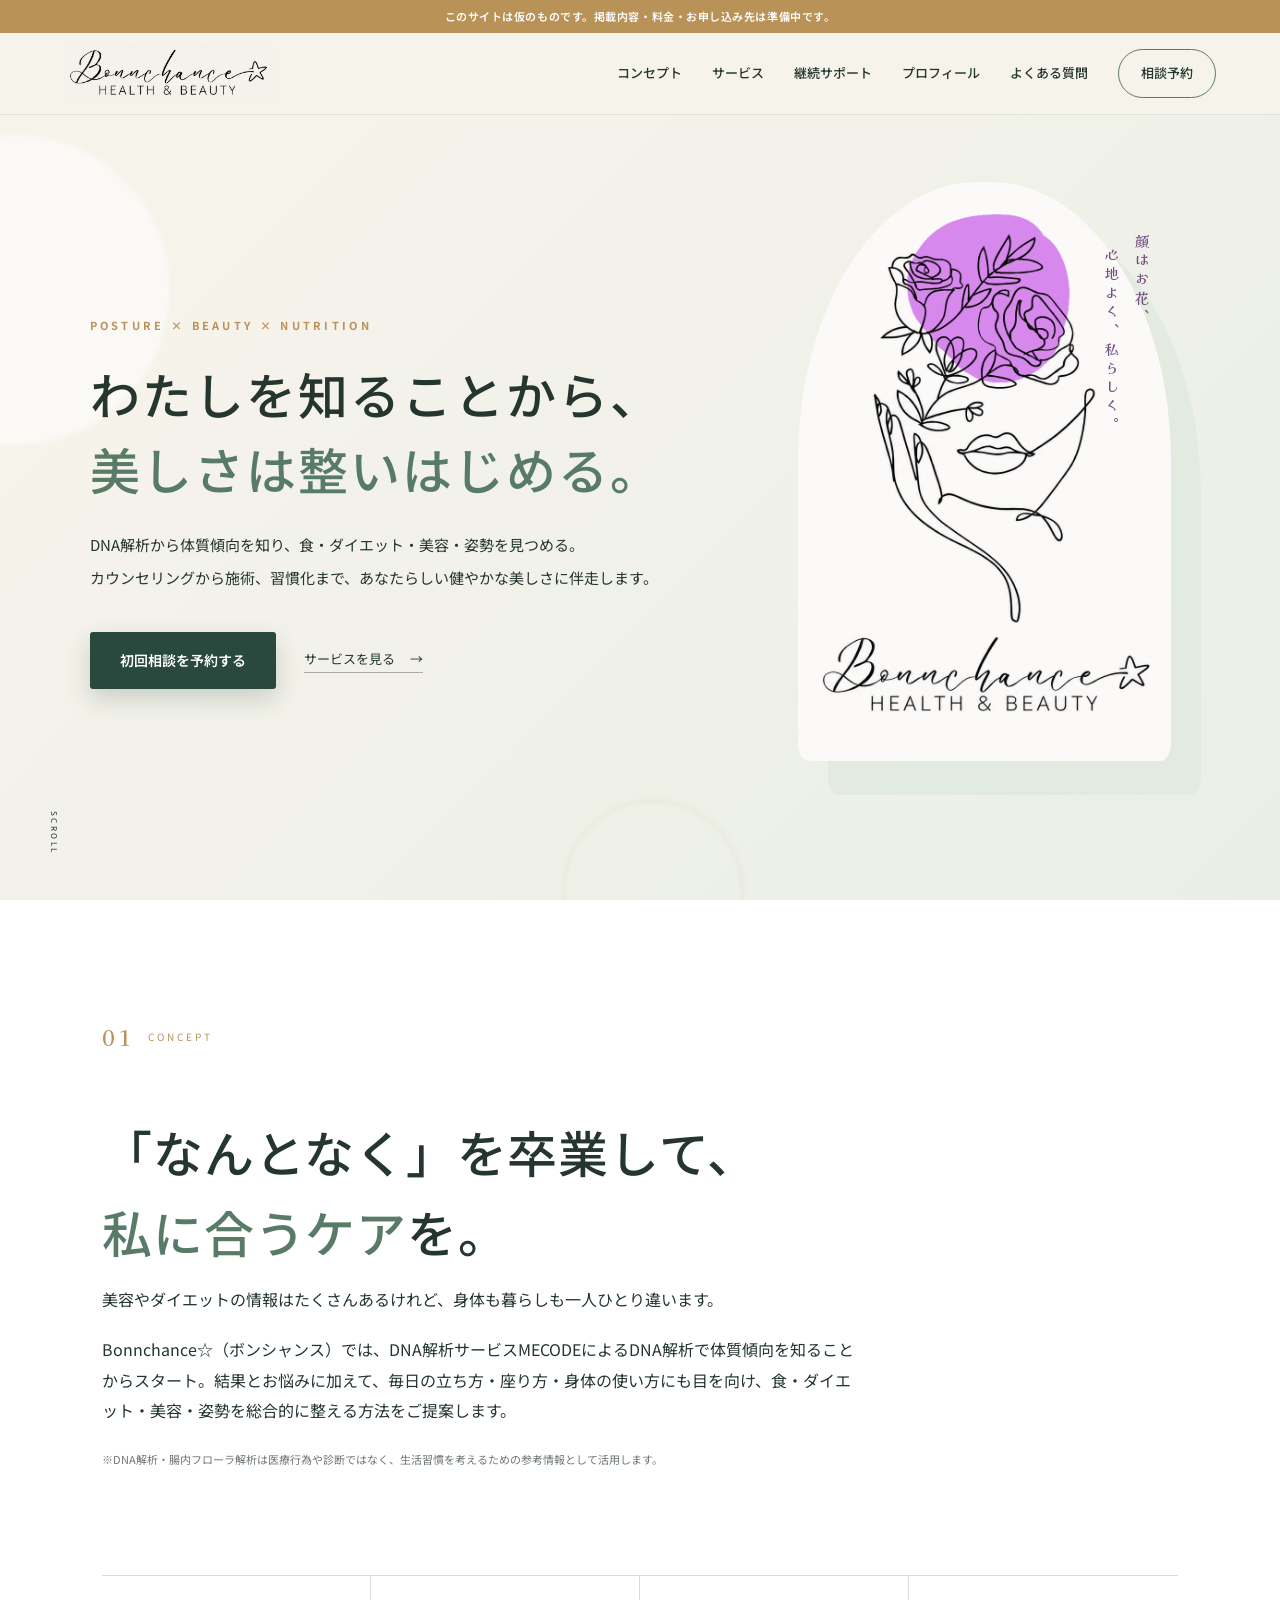
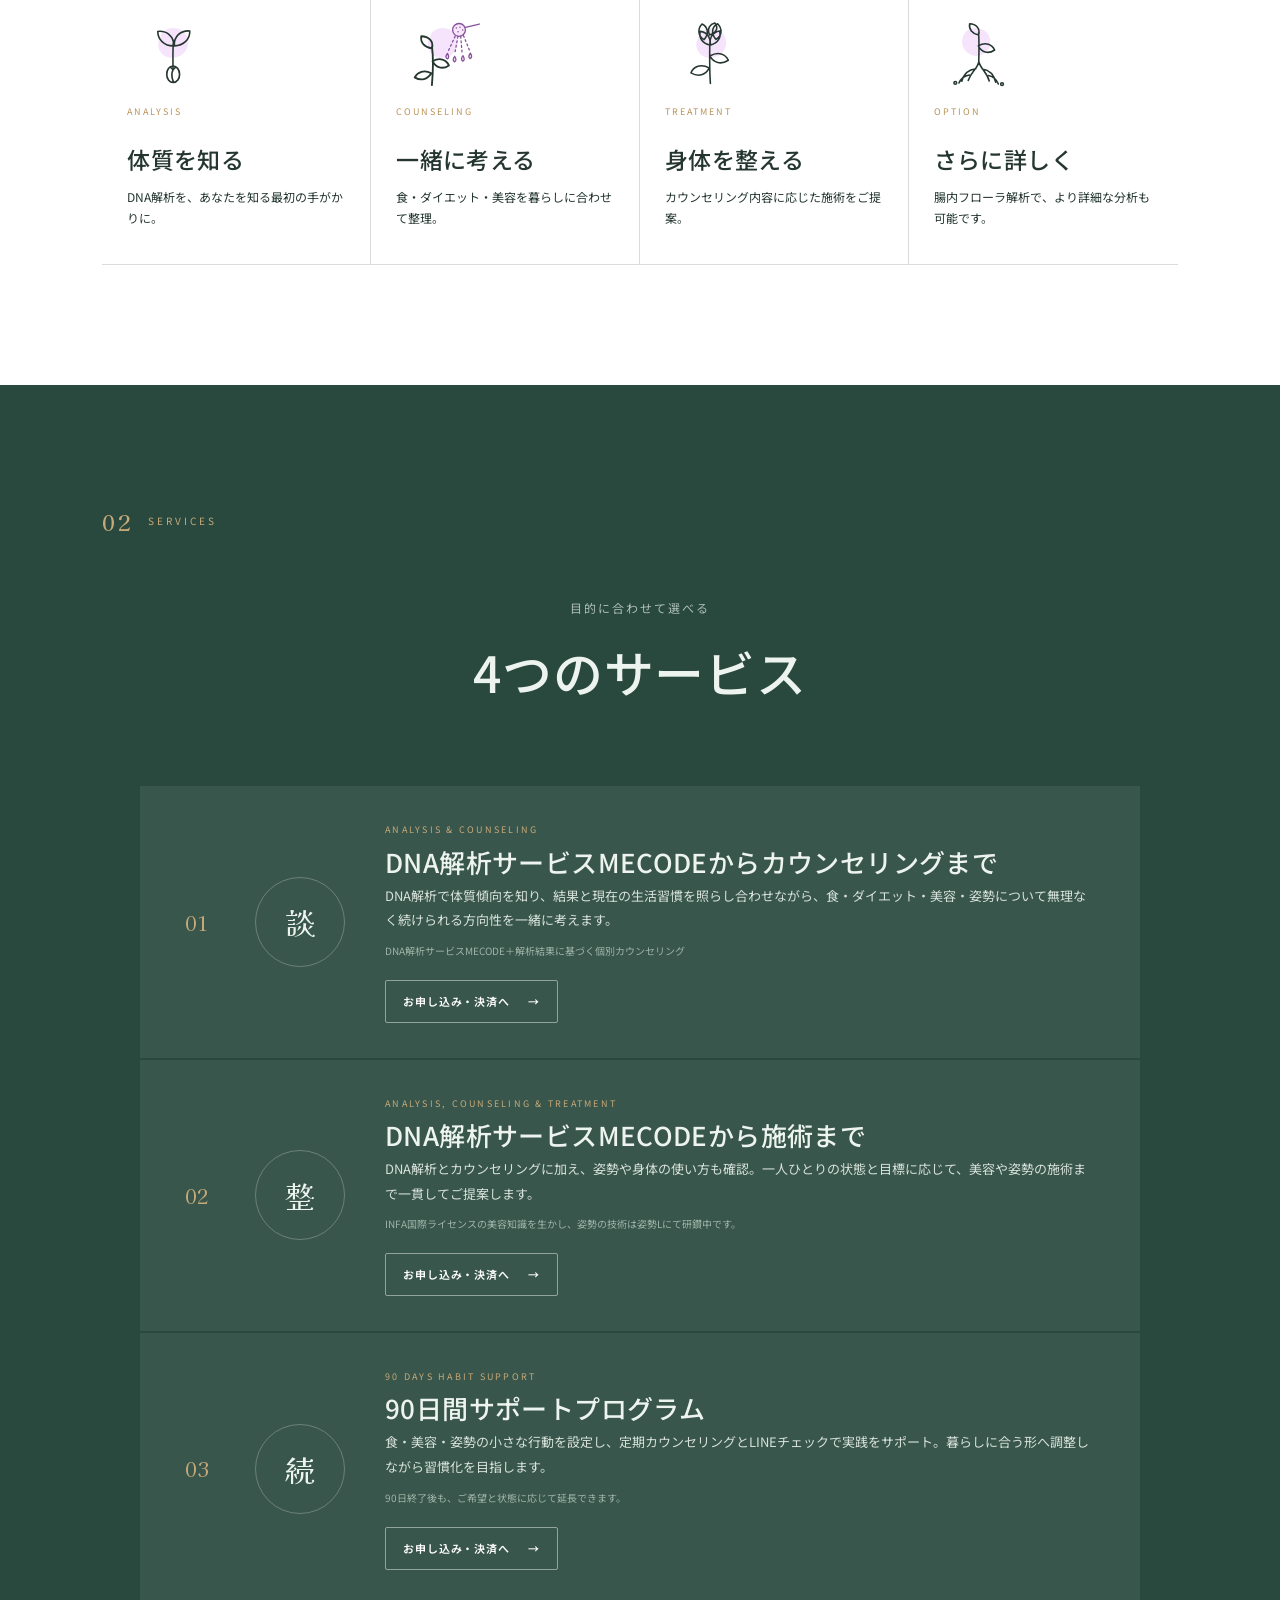
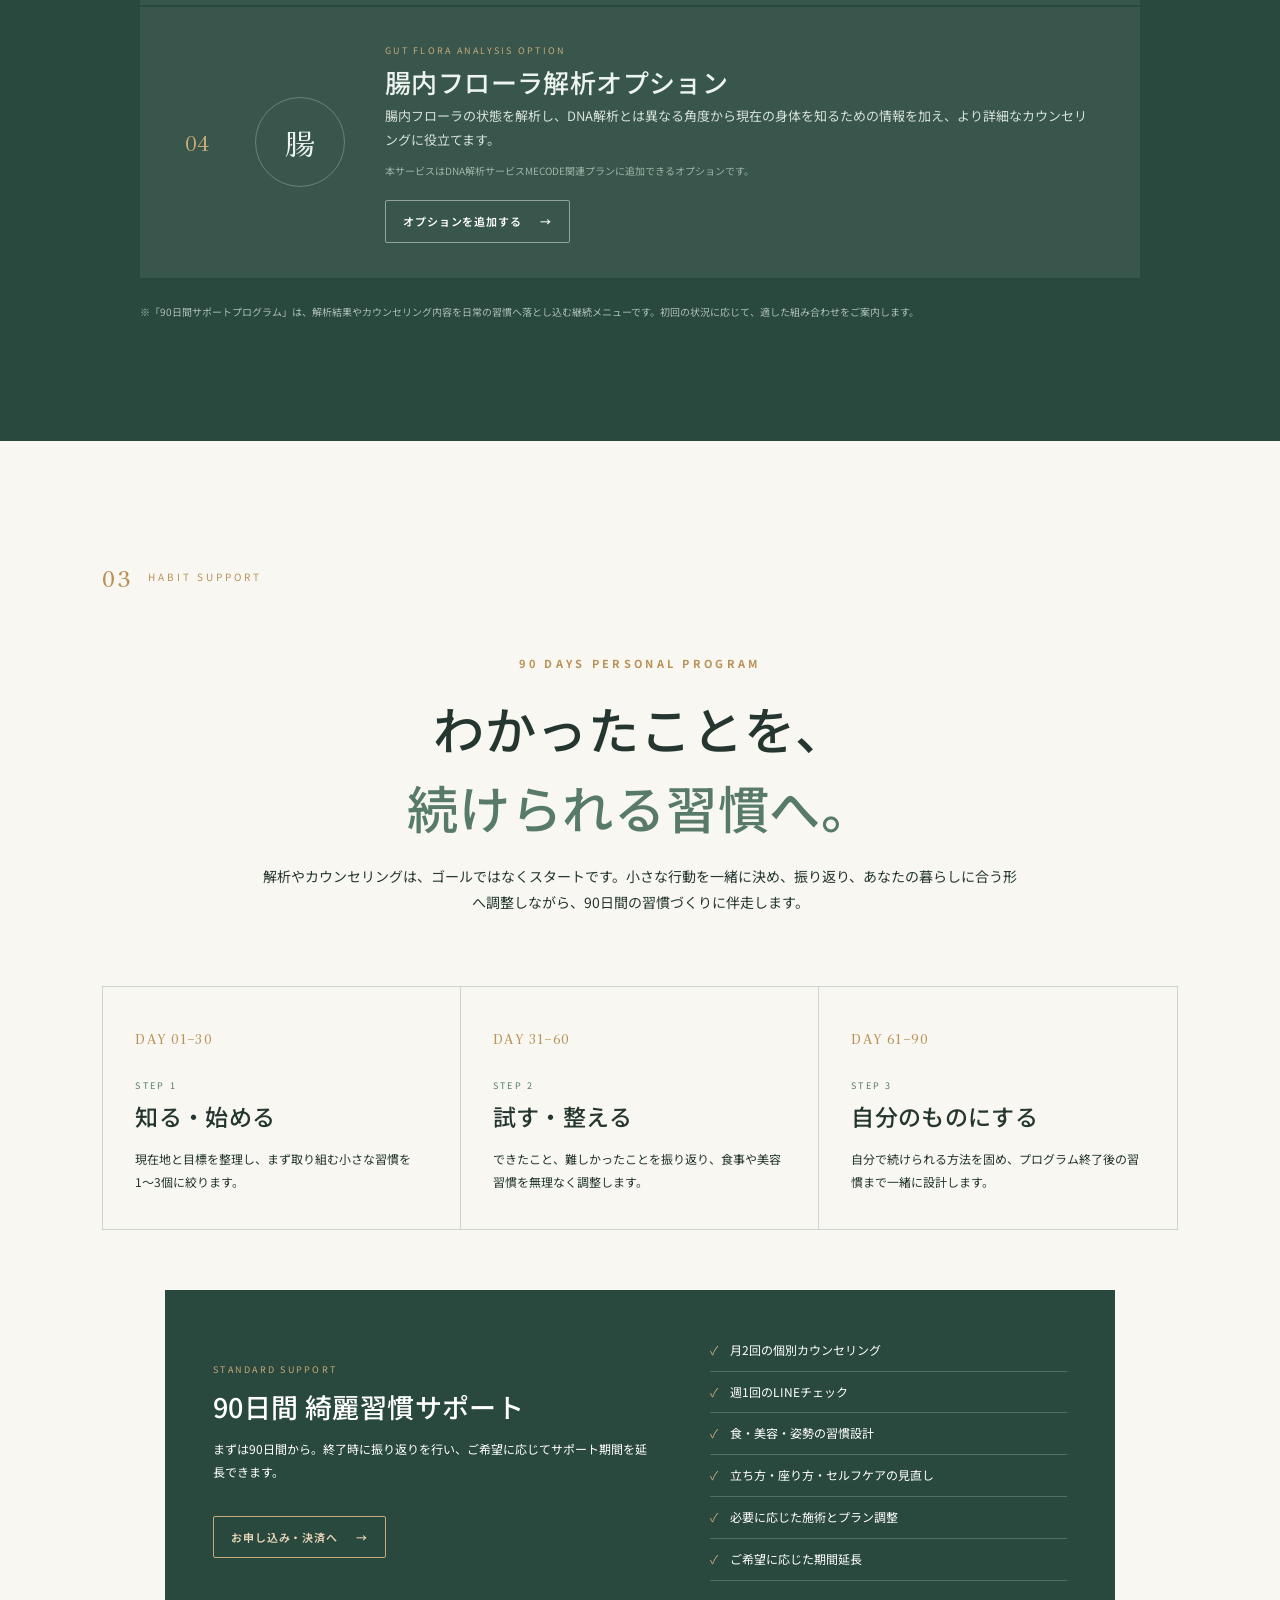
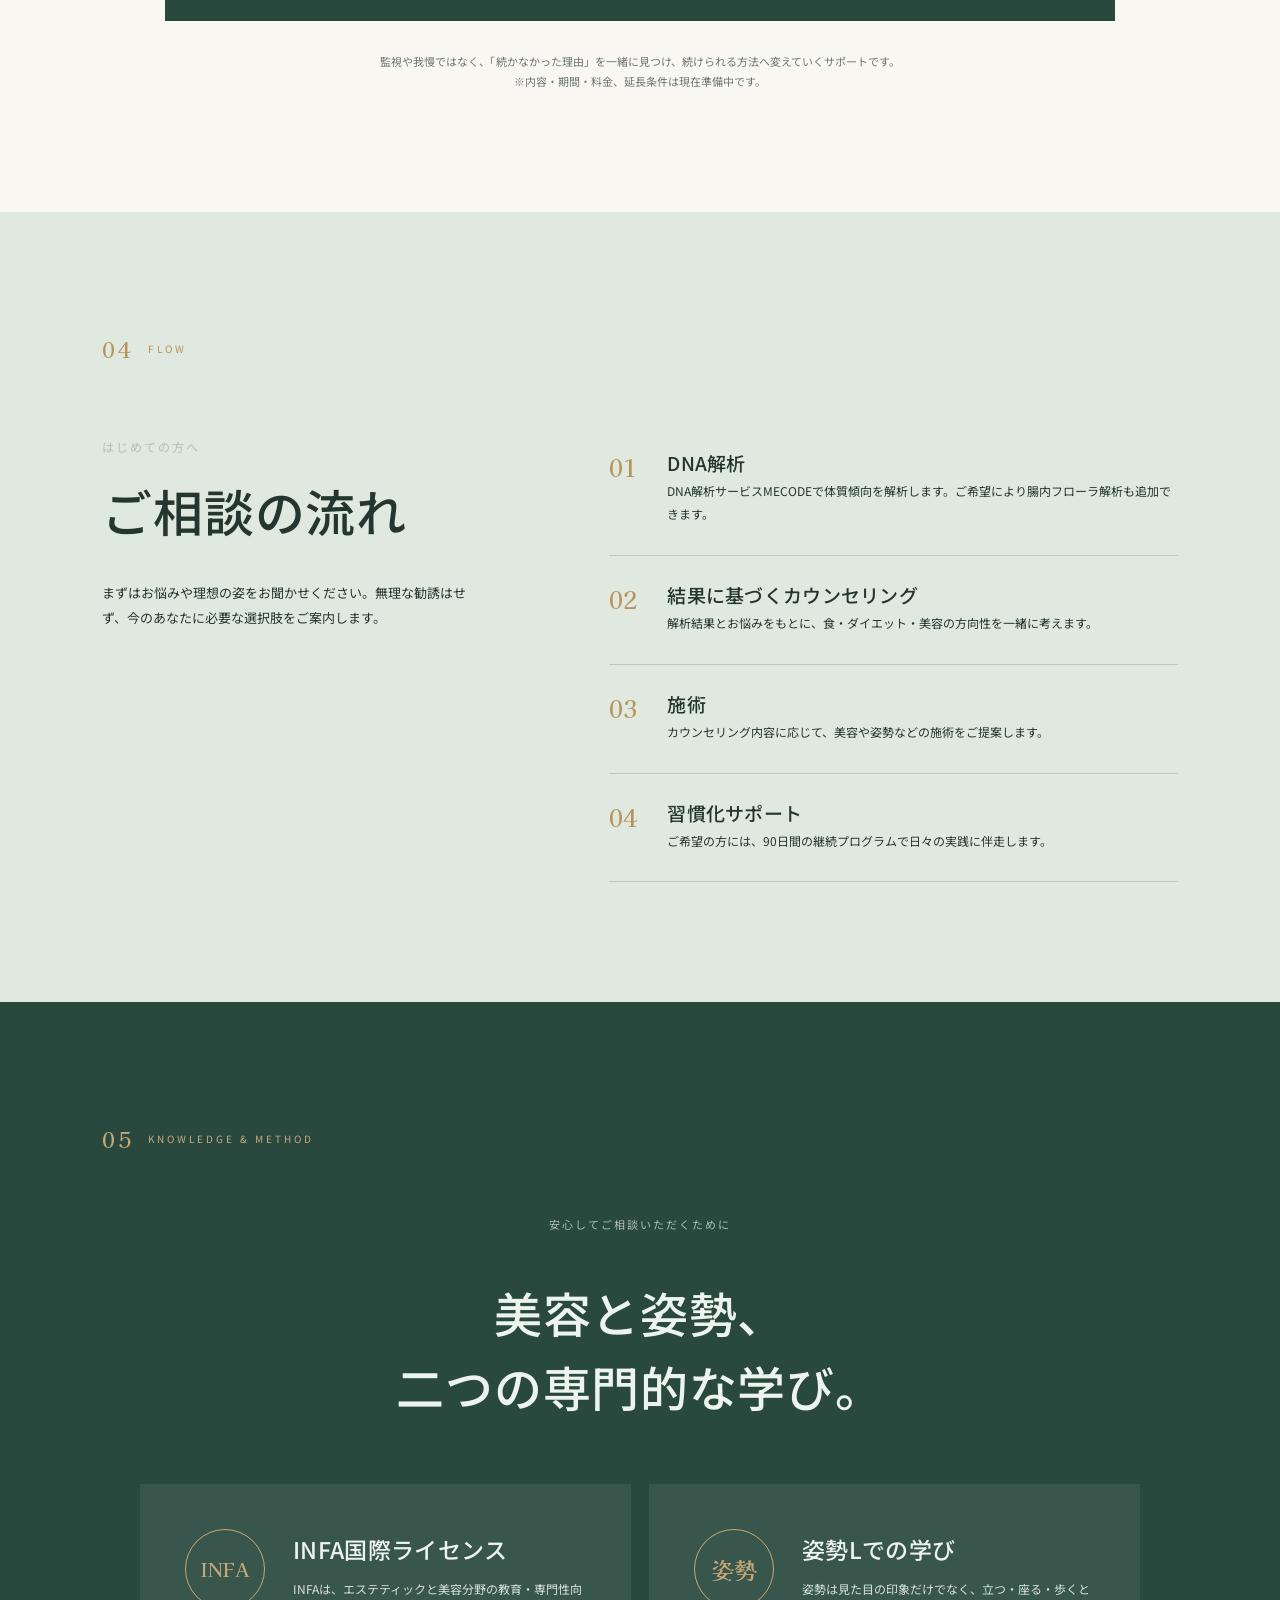
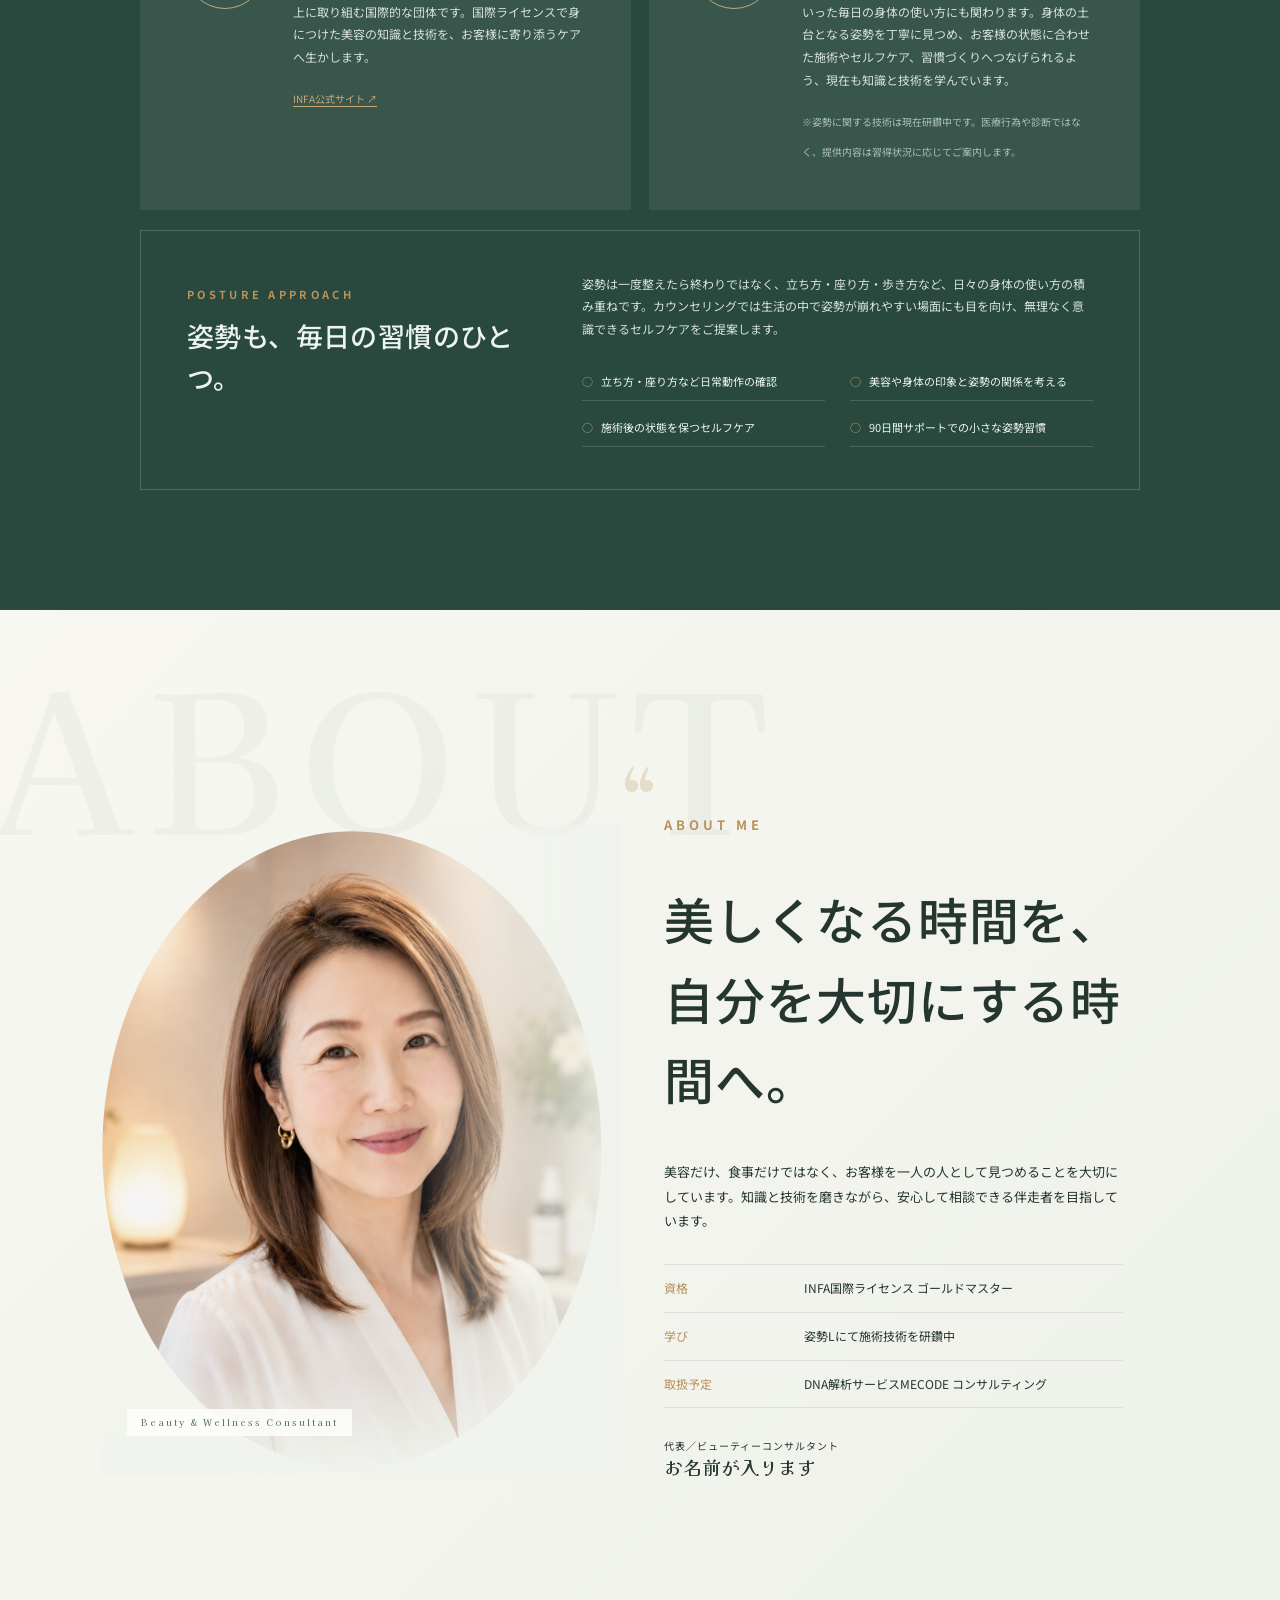
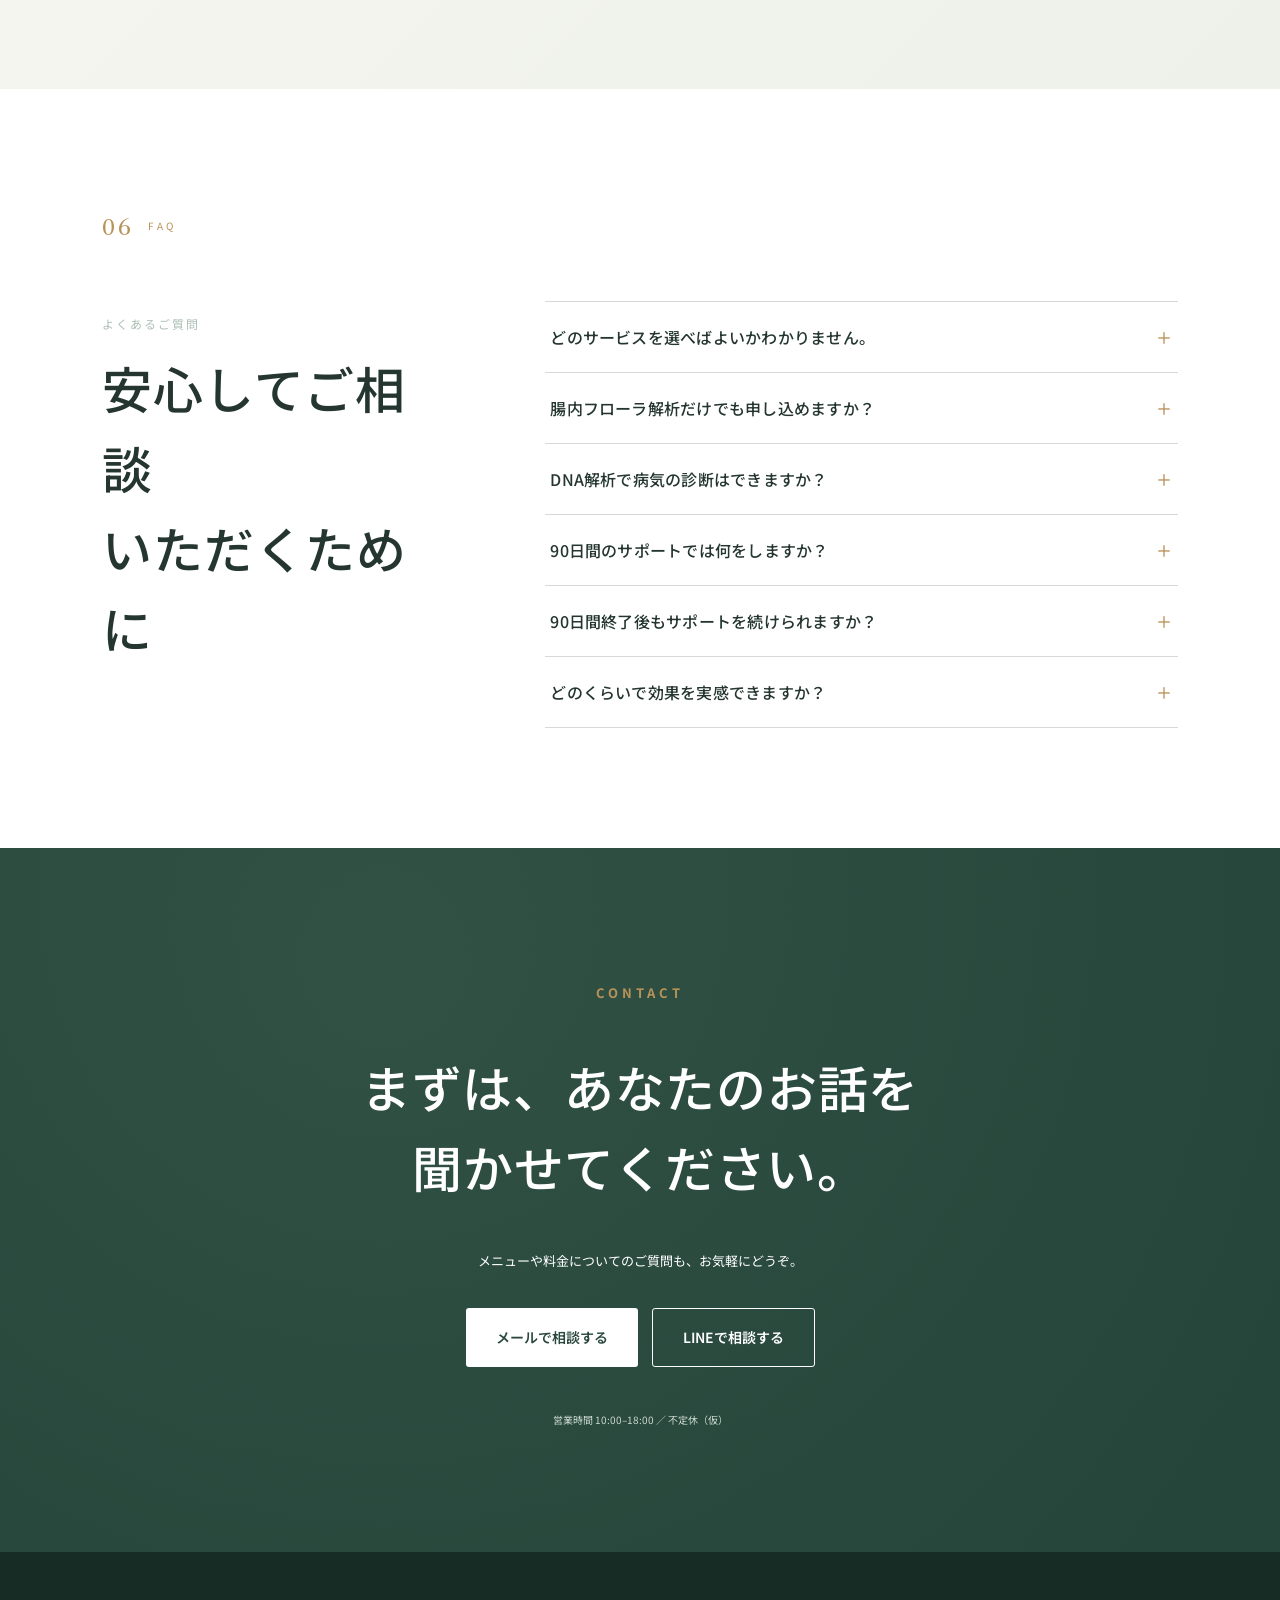
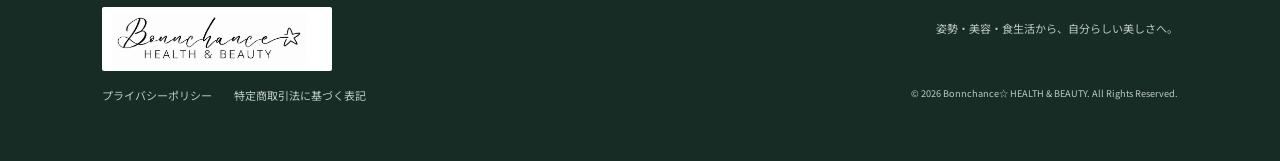
==== commit f3c0b94c: "Fix and simplify heading fonts" ====
--- a/index.html
+++ b/index.html
@@ -8,7 +8,7 @@
   <link rel="preconnect" href="https://fonts.googleapis.com">
   <link rel="preconnect" href="https://fonts.gstatic.com" crossorigin>
   <link href="https://fonts.googleapis.com/css2?family=Kaisei+Decol:wght@400;500;700&family=Noto+Sans+JP:wght@400;500;600;700&display=swap" rel="stylesheet">
-  <link rel="stylesheet" href="styles.css?v=20260824-1">
+  <link rel="stylesheet" href="styles.css?v=20260824-2">
 </head>
 <body>
   <aside class="prototype-notice" role="note">このサイトは仮のものです。掲載内容・料金・お申し込み先は準備中です。</aside>
--- a/styles.css
+++ b/styles.css
@@ -16,6 +16,7 @@
 .pillar-art .support-stem{stroke:#86519a;stroke-width:1.45}
 .supporting-art .customer-stem{stroke:#25372f;stroke-width:2}.supporting-art .customer-fill{fill:rgba(37,55,47,.16);stroke:none}.supporting-art .provider-stem,.supporting-art .provider-hand{stroke:#c58ada;stroke-width:1.45}.supporting-art .provider-fill{fill:rgba(217,138,241,.22);stroke:none}.supporting-art .provider-hand{stroke-linecap:round}
 .seed-art .seed-shell{stroke:#25372f;stroke-width:1.8}.watering-art .customer-stem{stroke:#25372f;stroke-width:2}.watering-art .watering-head circle,.watering-art .watering-head path{stroke:#86519a;stroke-width:1.4}.watering-art .watering-head>circle:first-child{fill:rgba(217,138,241,.22)}.watering-art .watering-head circle:not(:first-child){fill:#86519a;stroke:none}.watering-art .water-line,.watering-art .water-drop{stroke:#86519a;stroke-width:1.4}.watering-art .water-line{stroke-dasharray:2 3}.watering-art .water-drop{fill:rgba(217,138,241,.24)}
+body h1,body h2,body h3,.pillar b,.accordion summary{font-family:var(--sans)!important;font-style:normal;font-weight:500;letter-spacing:.015em}
 .program{background:#f8f7f2}.program-intro{max-width:760px;margin:0 auto 70px;text-align:center}.program-intro h2{font:500 clamp(34px,4vw,52px)/1.55 var(--serif);margin:15px 0}.program-intro h2 em{font-style:normal;color:var(--green)}.program-intro>p:last-child{font-size:14px}.program-phases{display:grid;grid-template-columns:repeat(3,1fr);max-width:1100px;margin:auto}.phase{padding:35px 32px;border:1px solid #cdd5cf;border-left:0}.phase:first-child{border-left:1px solid #cdd5cf}.phase b{font:500 12px var(--serif);letter-spacing:.12em;color:var(--gold)}.phase span{display:block;margin:25px 0 5px;font-size:9px;letter-spacing:.25em;color:var(--green)}.phase h3{font:500 23px var(--serif);margin:0 0 15px}.phase p{font-size:12px;margin:0}.support-box{max-width:950px;margin:60px auto 0;padding:40px 48px;background:var(--deep);color:white;display:grid;grid-template-columns:1.1fr .9fr;gap:60px;align-items:center}.support-box .tag{font-size:9px;letter-spacing:.25em;color:#c7a978}.support-box h3{font:500 27px var(--serif);margin:5px 0}.support-box p{font-size:12px}.support-box ul{list-style:none;padding:0;margin:0}.support-box li{font-size:12px;padding:9px 0;border-bottom:1px solid rgba(255,255,255,.2)}.support-box li:before{content:'✓';color:#c7a978;margin-right:12px}.program-note{text-align:center;font-size:11px;color:#6f7773;margin:30px 0 0}.credentials{background:var(--deep);color:#edf4ef}.credential-heading{text-align:center;margin-bottom:60px}.credential-heading>p{font-size:11px;letter-spacing:.18em;color:#afc1b6}.credential-heading h2{font:500 clamp(32px,4vw,48px)/1.55 var(--serif)}.credential-grid{max-width:1000px;margin:auto;display:grid;grid-template-columns:1fr 1fr;gap:18px}.credential{padding:45px;background:rgba(255,255,255,.075);display:flex;gap:28px}.credential-mark{flex:0 0 80px;height:80px;border:1px solid #c7a978;border-radius:50%;display:grid;place-items:center;font:500 19px var(--serif);color:#c7a978}.credential-mark.jp{font-size:23px}.credential h3{font:500 23px var(--serif);margin:3px 0 12px}.credential p{font-size:12px;color:#d6e1da;margin:0 0 12px}.credential a{font-size:10px;color:#c7a978;border-bottom:1px solid}.credential small{font-size:10px;color:#aebfb6}@media(max-width:800px){.program-phases,.credential-grid{grid-template-columns:1fr}.phase,.phase:first-child{border:1px solid #cdd5cf;border-bottom:0}.phase:last-child{border-bottom:1px solid #cdd5cf}.support-box{grid-template-columns:1fr;padding:32px 25px;gap:25px}.credential{padding:30px 24px;display:block}.credential-mark{margin-bottom:20px}}
 
 body h1,body h2,body h3,.pillar b,.accordion summary{font-family:var(--sans);font-style:normal;font-weight:500;letter-spacing:.015em}
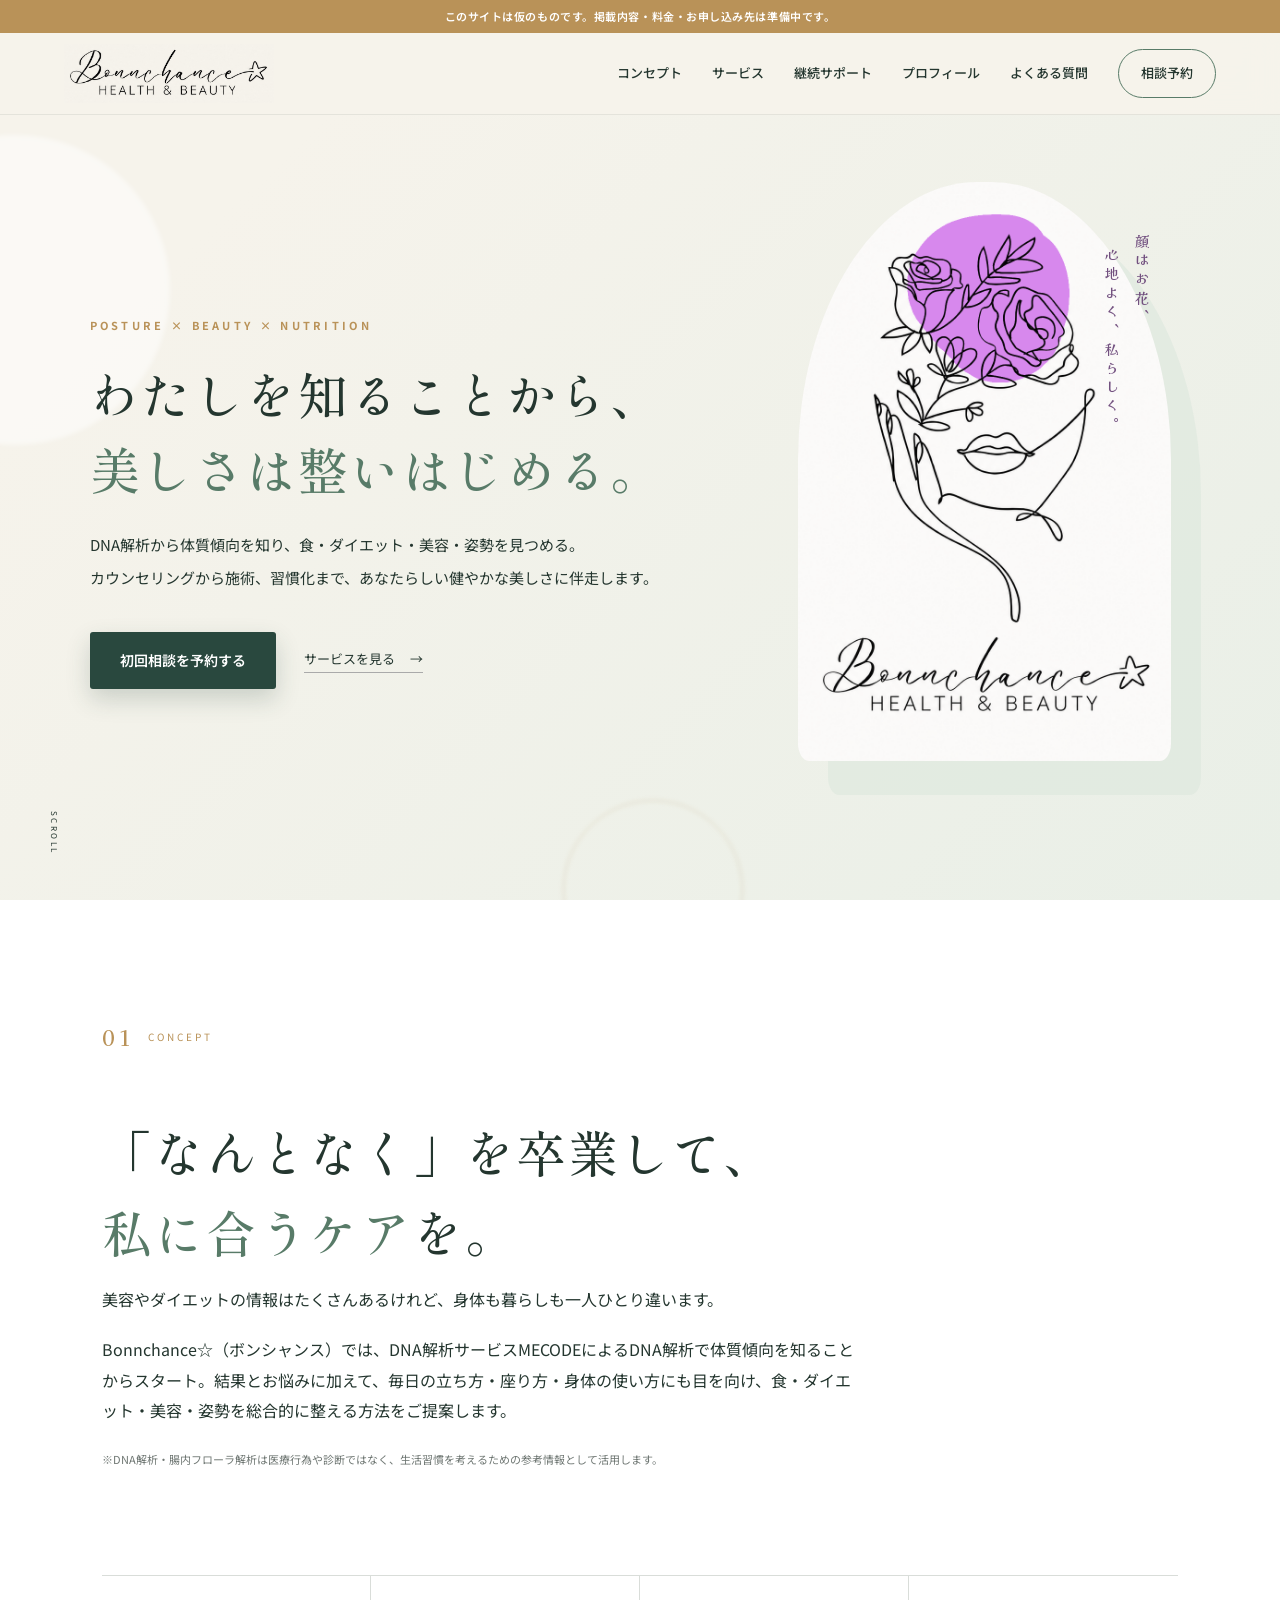
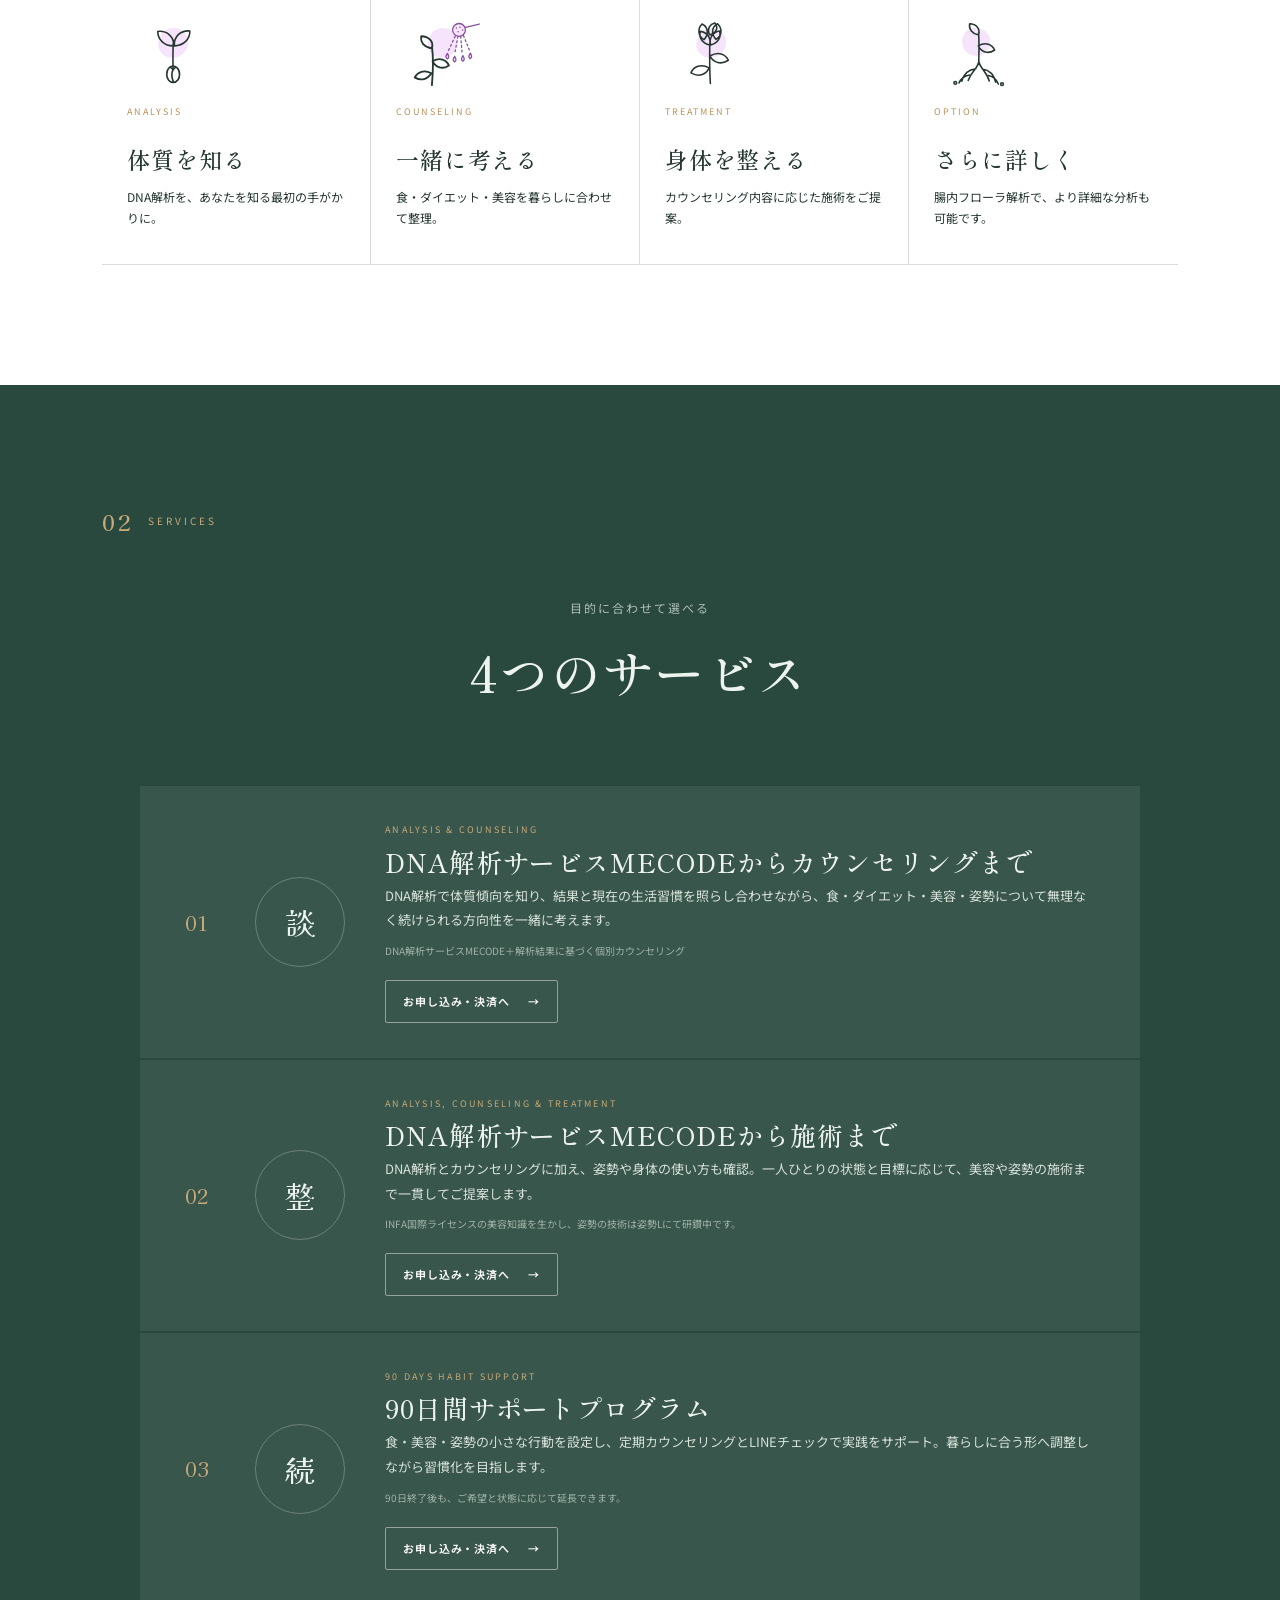
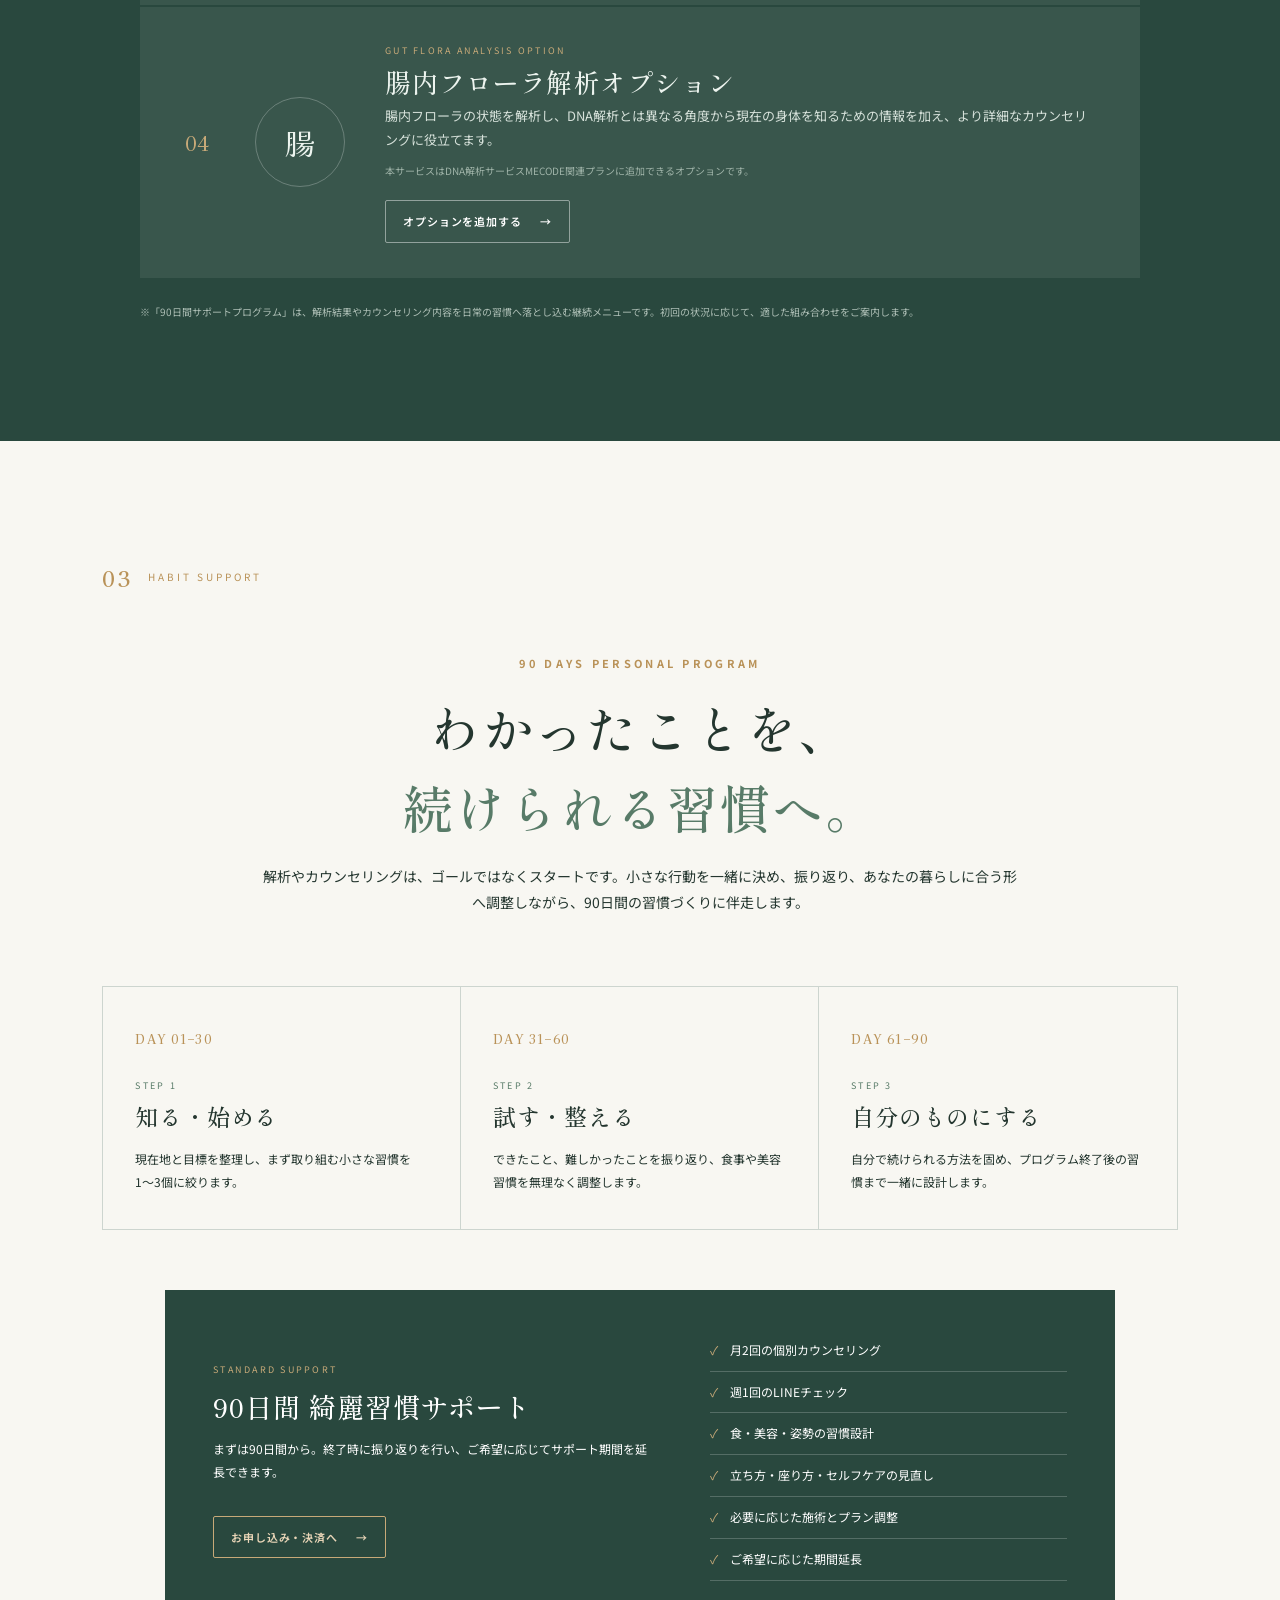
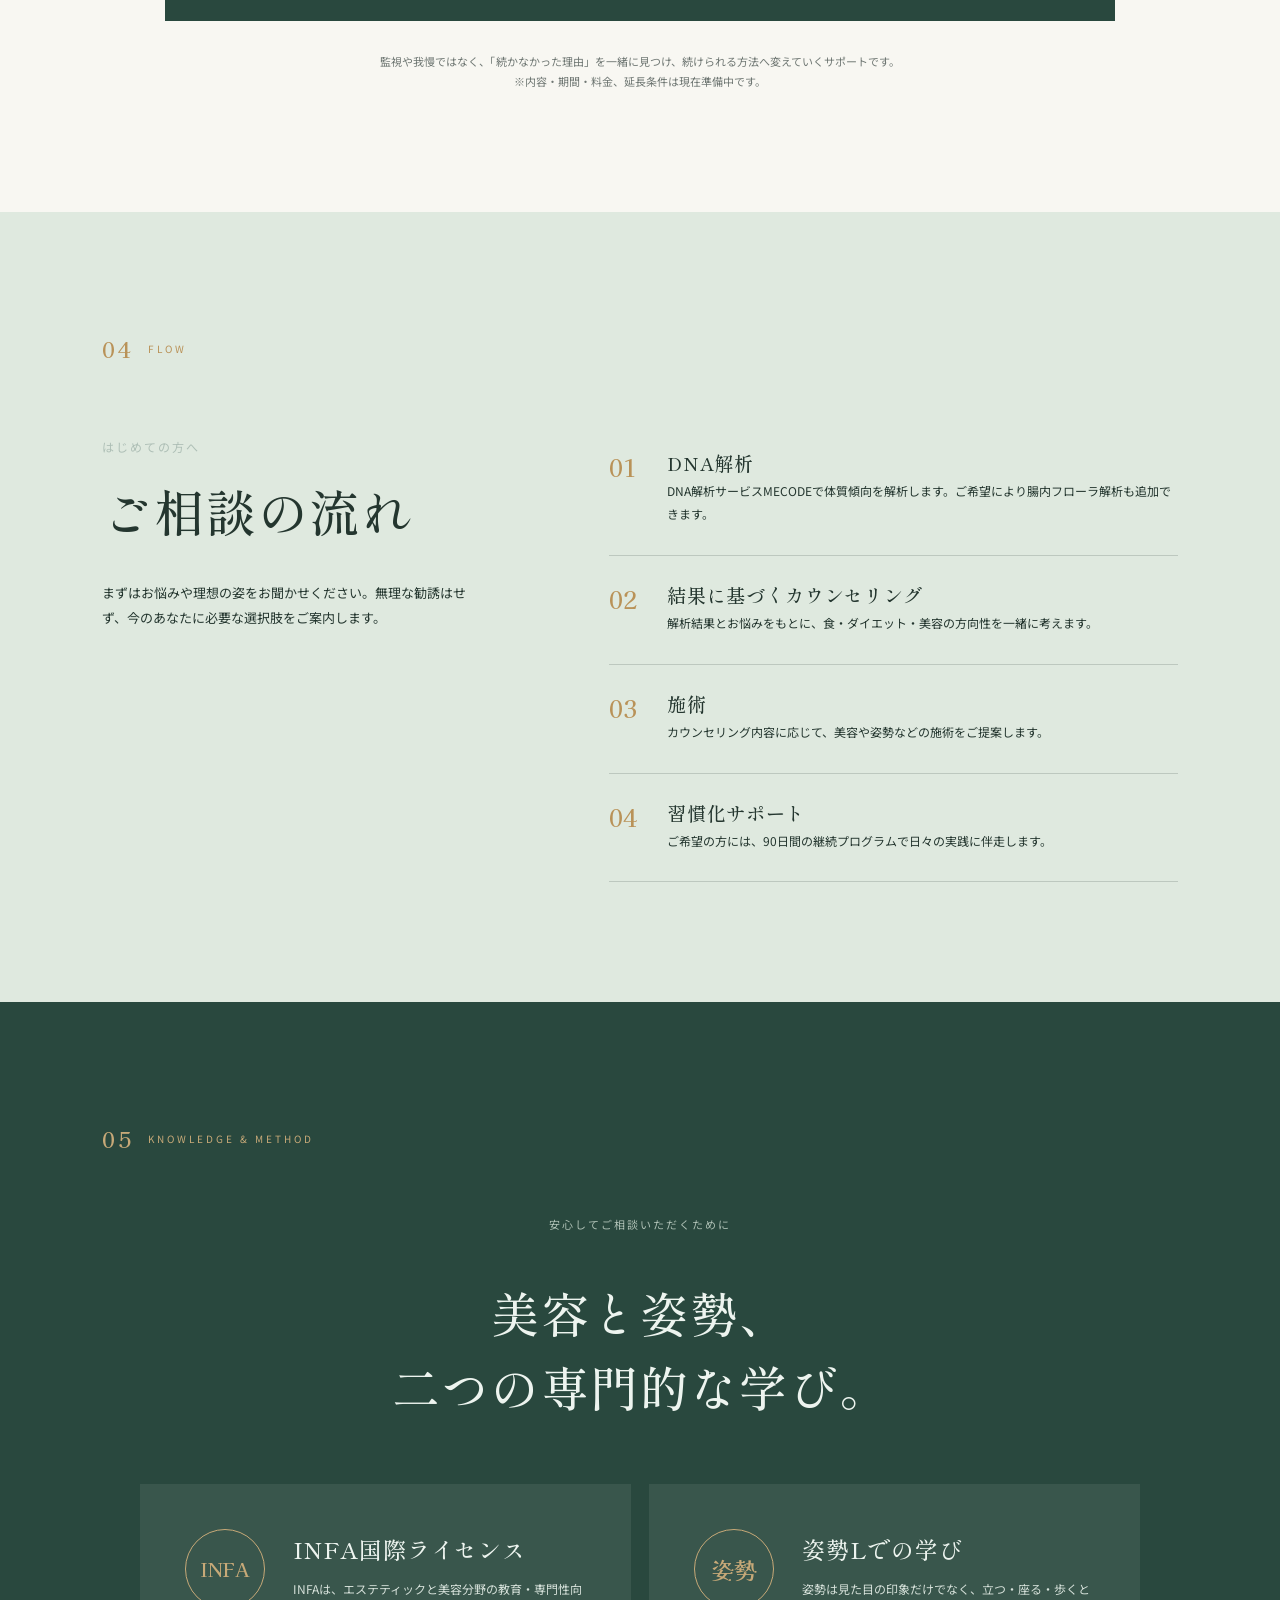
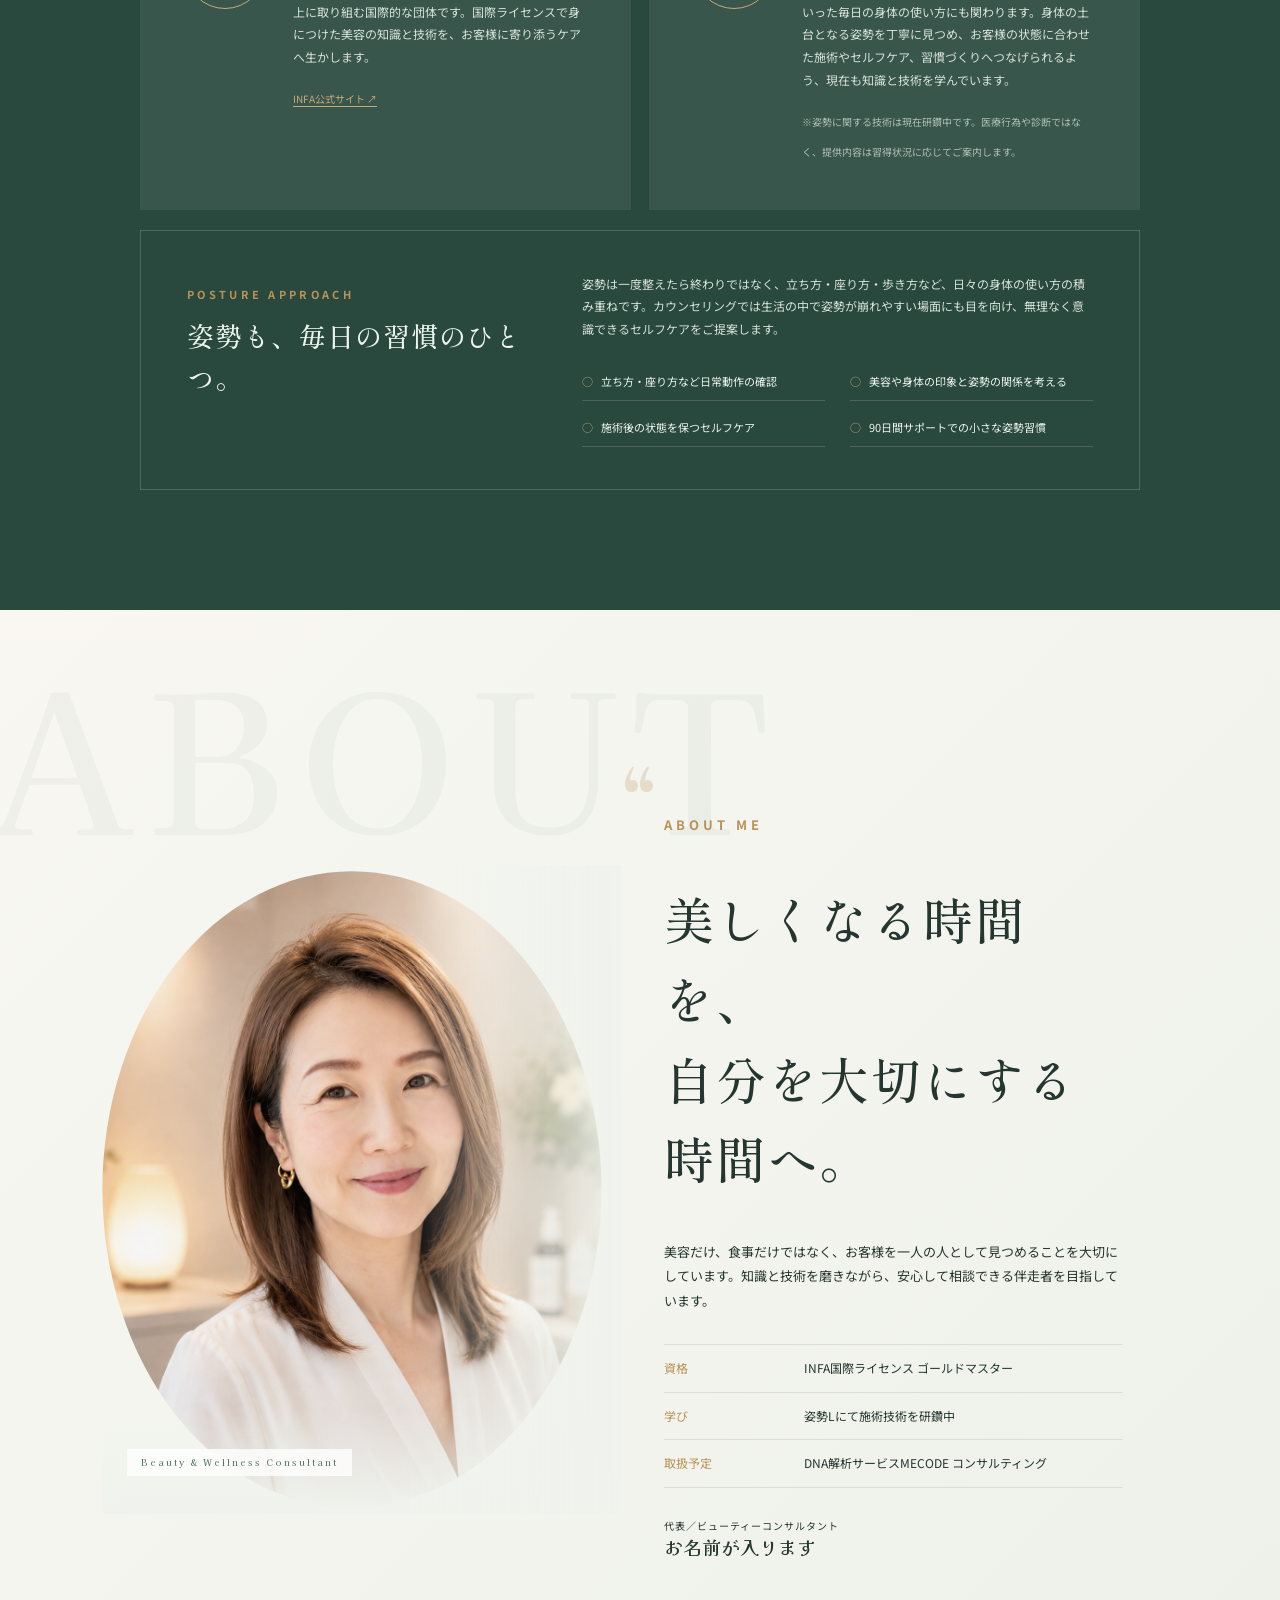
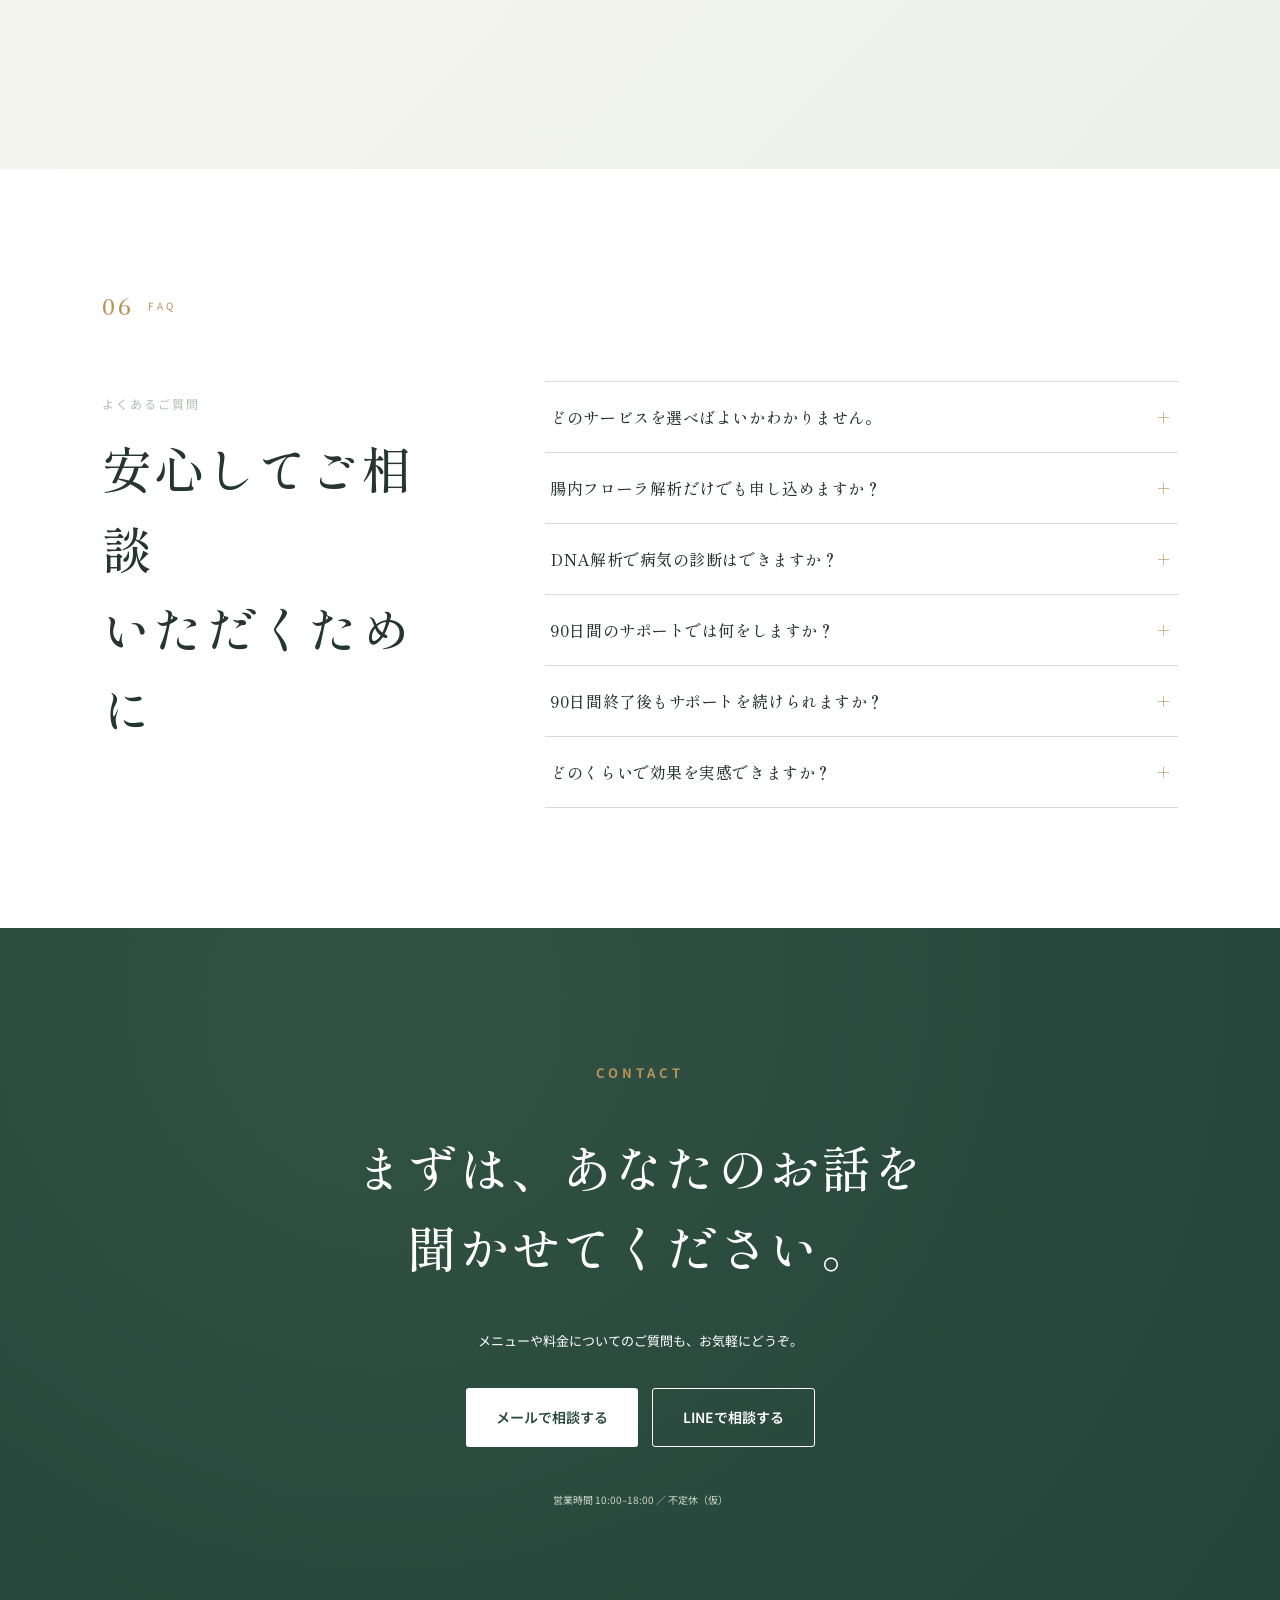
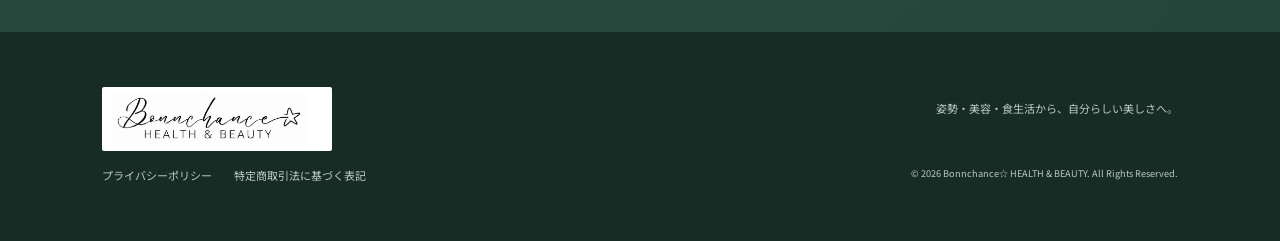
==== commit b3beb218: "Use Shippori Mincho for headings" ====
--- a/index.html
+++ b/index.html
@@ -7,8 +7,8 @@
   <title>Bonnchance☆ HEALTH &amp; BEAUTY｜姿勢・美容・食生活のパーソナルケア</title>
   <link rel="preconnect" href="https://fonts.googleapis.com">
   <link rel="preconnect" href="https://fonts.gstatic.com" crossorigin>
-  <link href="https://fonts.googleapis.com/css2?family=Kaisei+Decol:wght@400;500;700&family=Noto+Sans+JP:wght@400;500;600;700&display=swap" rel="stylesheet">
-  <link rel="stylesheet" href="styles.css?v=20260824-2">
+  <link href="https://fonts.googleapis.com/css2?family=Kaisei+Decol:wght@400;500;700&family=Noto+Sans+JP:wght@400;500;600;700&family=Shippori+Mincho:wght@400;500;600;700&display=swap" rel="stylesheet">
+  <link rel="stylesheet" href="styles.css?v=20260824-3">
 </head>
 <body>
   <aside class="prototype-notice" role="note">このサイトは仮のものです。掲載内容・料金・お申し込み先は準備中です。</aside>
--- a/styles.css
+++ b/styles.css
@@ -20,3 +20,7 @@
 .program{background:#f8f7f2}.program-intro{max-width:760px;margin:0 auto 70px;text-align:center}.program-intro h2{font:500 clamp(34px,4vw,52px)/1.55 var(--serif);margin:15px 0}.program-intro h2 em{font-style:normal;color:var(--green)}.program-intro>p:last-child{font-size:14px}.program-phases{display:grid;grid-template-columns:repeat(3,1fr);max-width:1100px;margin:auto}.phase{padding:35px 32px;border:1px solid #cdd5cf;border-left:0}.phase:first-child{border-left:1px solid #cdd5cf}.phase b{font:500 12px var(--serif);letter-spacing:.12em;color:var(--gold)}.phase span{display:block;margin:25px 0 5px;font-size:9px;letter-spacing:.25em;color:var(--green)}.phase h3{font:500 23px var(--serif);margin:0 0 15px}.phase p{font-size:12px;margin:0}.support-box{max-width:950px;margin:60px auto 0;padding:40px 48px;background:var(--deep);color:white;display:grid;grid-template-columns:1.1fr .9fr;gap:60px;align-items:center}.support-box .tag{font-size:9px;letter-spacing:.25em;color:#c7a978}.support-box h3{font:500 27px var(--serif);margin:5px 0}.support-box p{font-size:12px}.support-box ul{list-style:none;padding:0;margin:0}.support-box li{font-size:12px;padding:9px 0;border-bottom:1px solid rgba(255,255,255,.2)}.support-box li:before{content:'✓';color:#c7a978;margin-right:12px}.program-note{text-align:center;font-size:11px;color:#6f7773;margin:30px 0 0}.credentials{background:var(--deep);color:#edf4ef}.credential-heading{text-align:center;margin-bottom:60px}.credential-heading>p{font-size:11px;letter-spacing:.18em;color:#afc1b6}.credential-heading h2{font:500 clamp(32px,4vw,48px)/1.55 var(--serif)}.credential-grid{max-width:1000px;margin:auto;display:grid;grid-template-columns:1fr 1fr;gap:18px}.credential{padding:45px;background:rgba(255,255,255,.075);display:flex;gap:28px}.credential-mark{flex:0 0 80px;height:80px;border:1px solid #c7a978;border-radius:50%;display:grid;place-items:center;font:500 19px var(--serif);color:#c7a978}.credential-mark.jp{font-size:23px}.credential h3{font:500 23px var(--serif);margin:3px 0 12px}.credential p{font-size:12px;color:#d6e1da;margin:0 0 12px}.credential a{font-size:10px;color:#c7a978;border-bottom:1px solid}.credential small{font-size:10px;color:#aebfb6}@media(max-width:800px){.program-phases,.credential-grid{grid-template-columns:1fr}.phase,.phase:first-child{border:1px solid #cdd5cf;border-bottom:0}.phase:last-child{border-bottom:1px solid #cdd5cf}.support-box{grid-template-columns:1fr;padding:32px 25px;gap:25px}.credential{padding:30px 24px;display:block}.credential-mark{margin-bottom:20px}}
 
 body h1,body h2,body h3,.pillar b,.accordion summary{font-family:var(--sans);font-style:normal;font-weight:500;letter-spacing:.015em}
+
+/* Heading typography */
+:root{--heading:"Shippori Mincho","Yu Mincho","YuMincho",serif}
+body h1,body h2,body h3,.pillar b,.accordion summary{font-family:var(--heading)!important;font-style:normal;font-weight:500;letter-spacing:.035em}
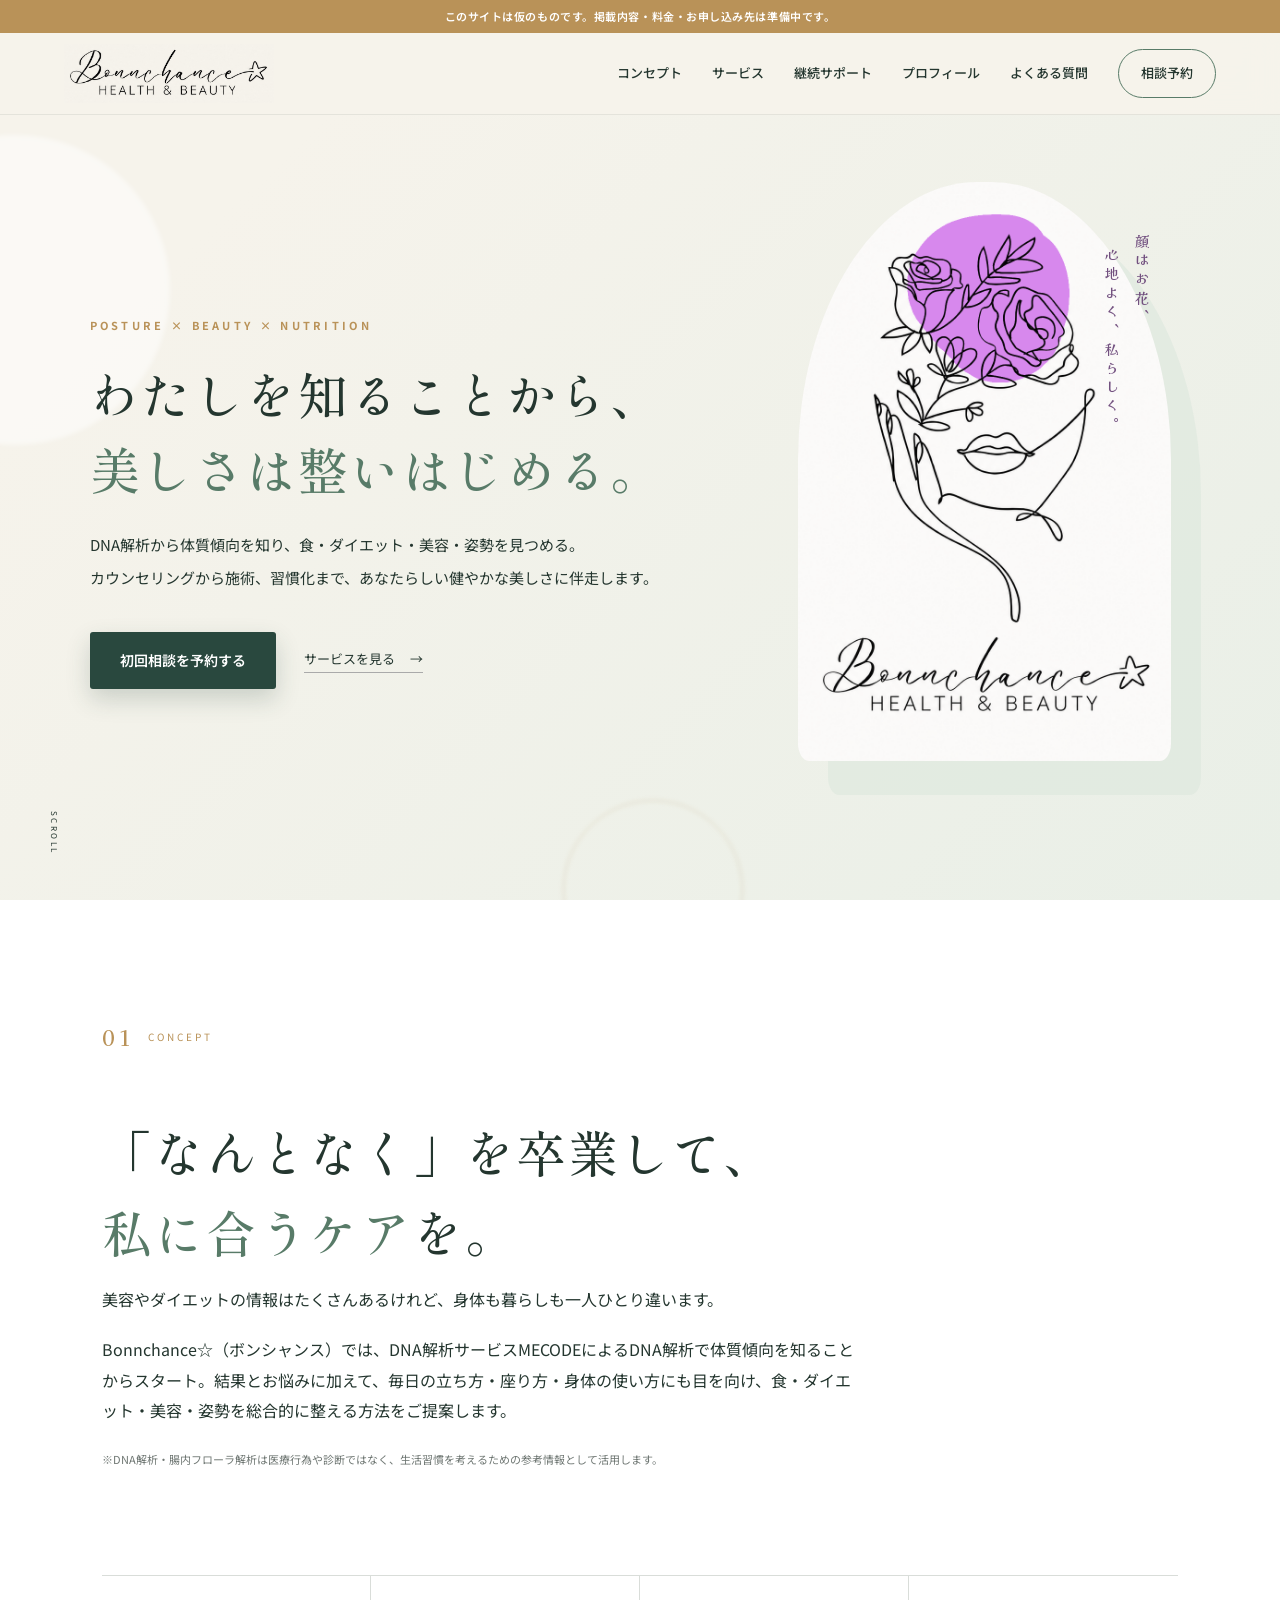
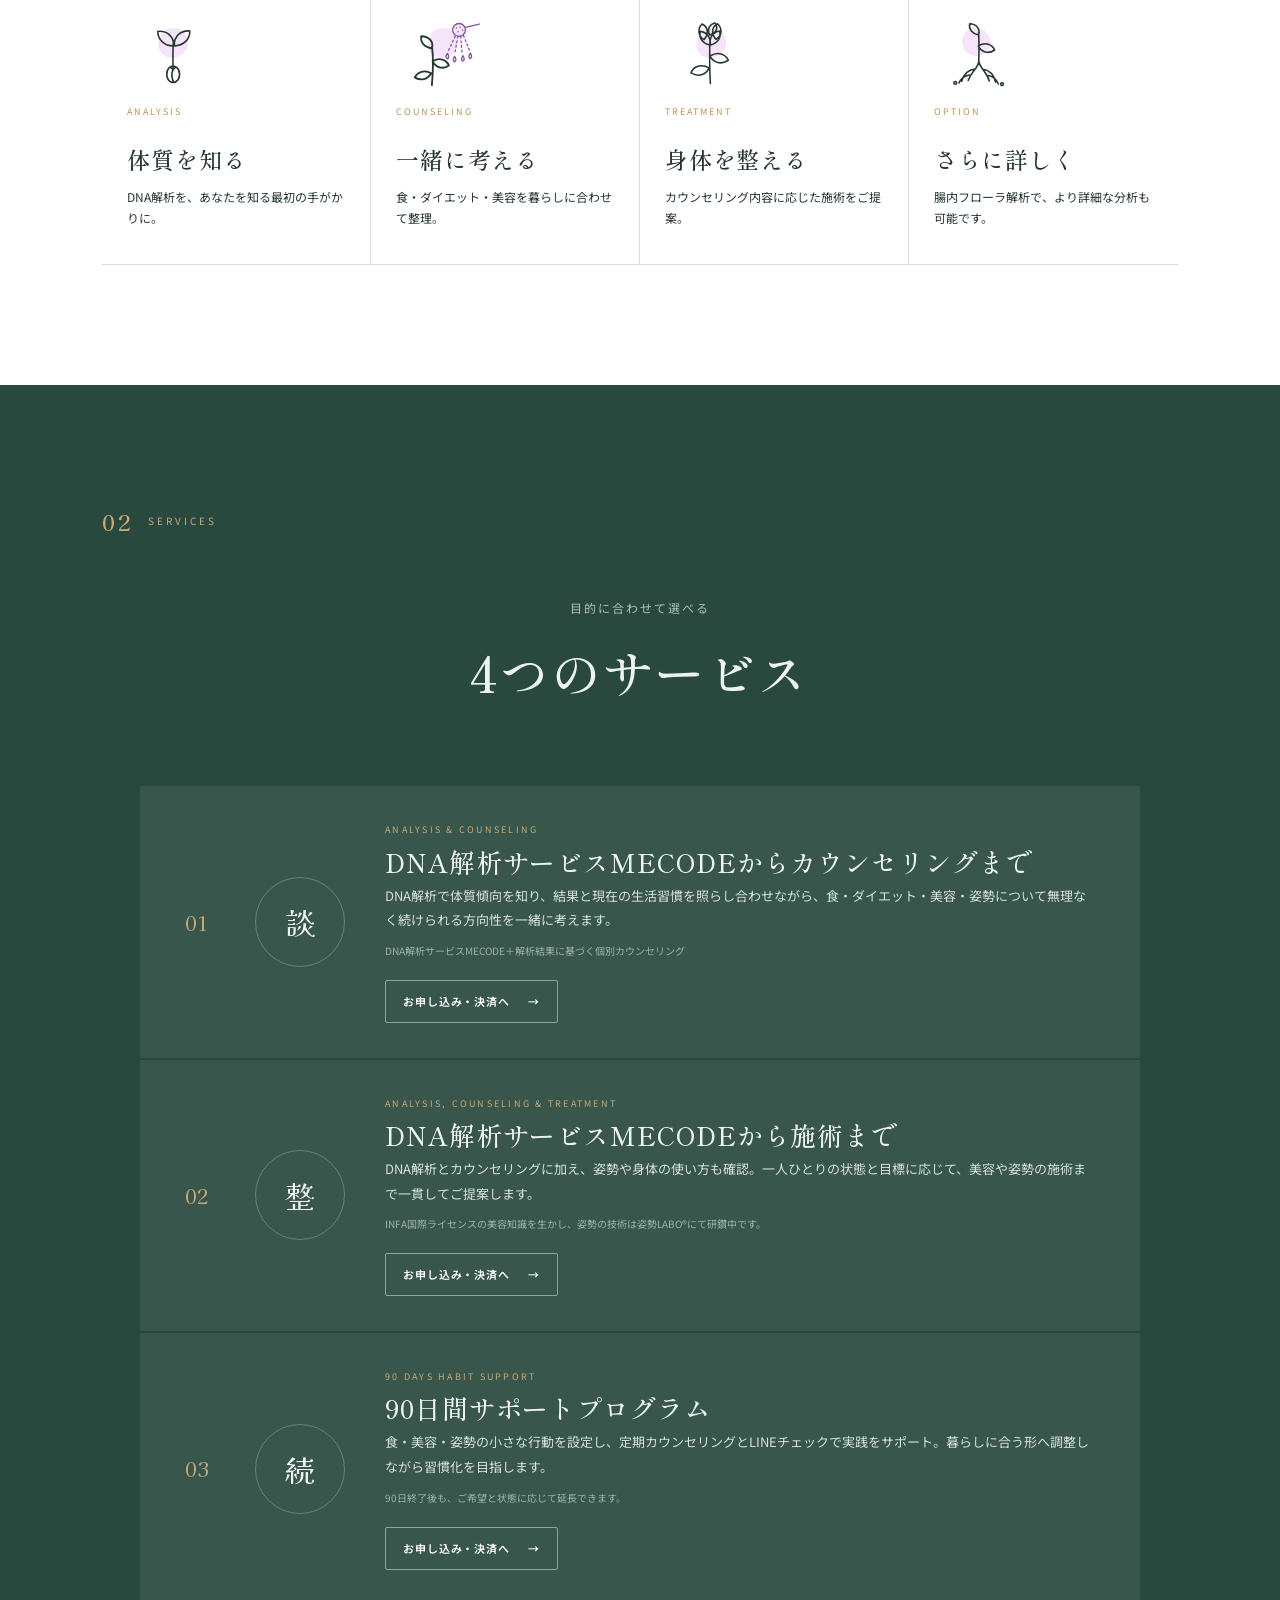
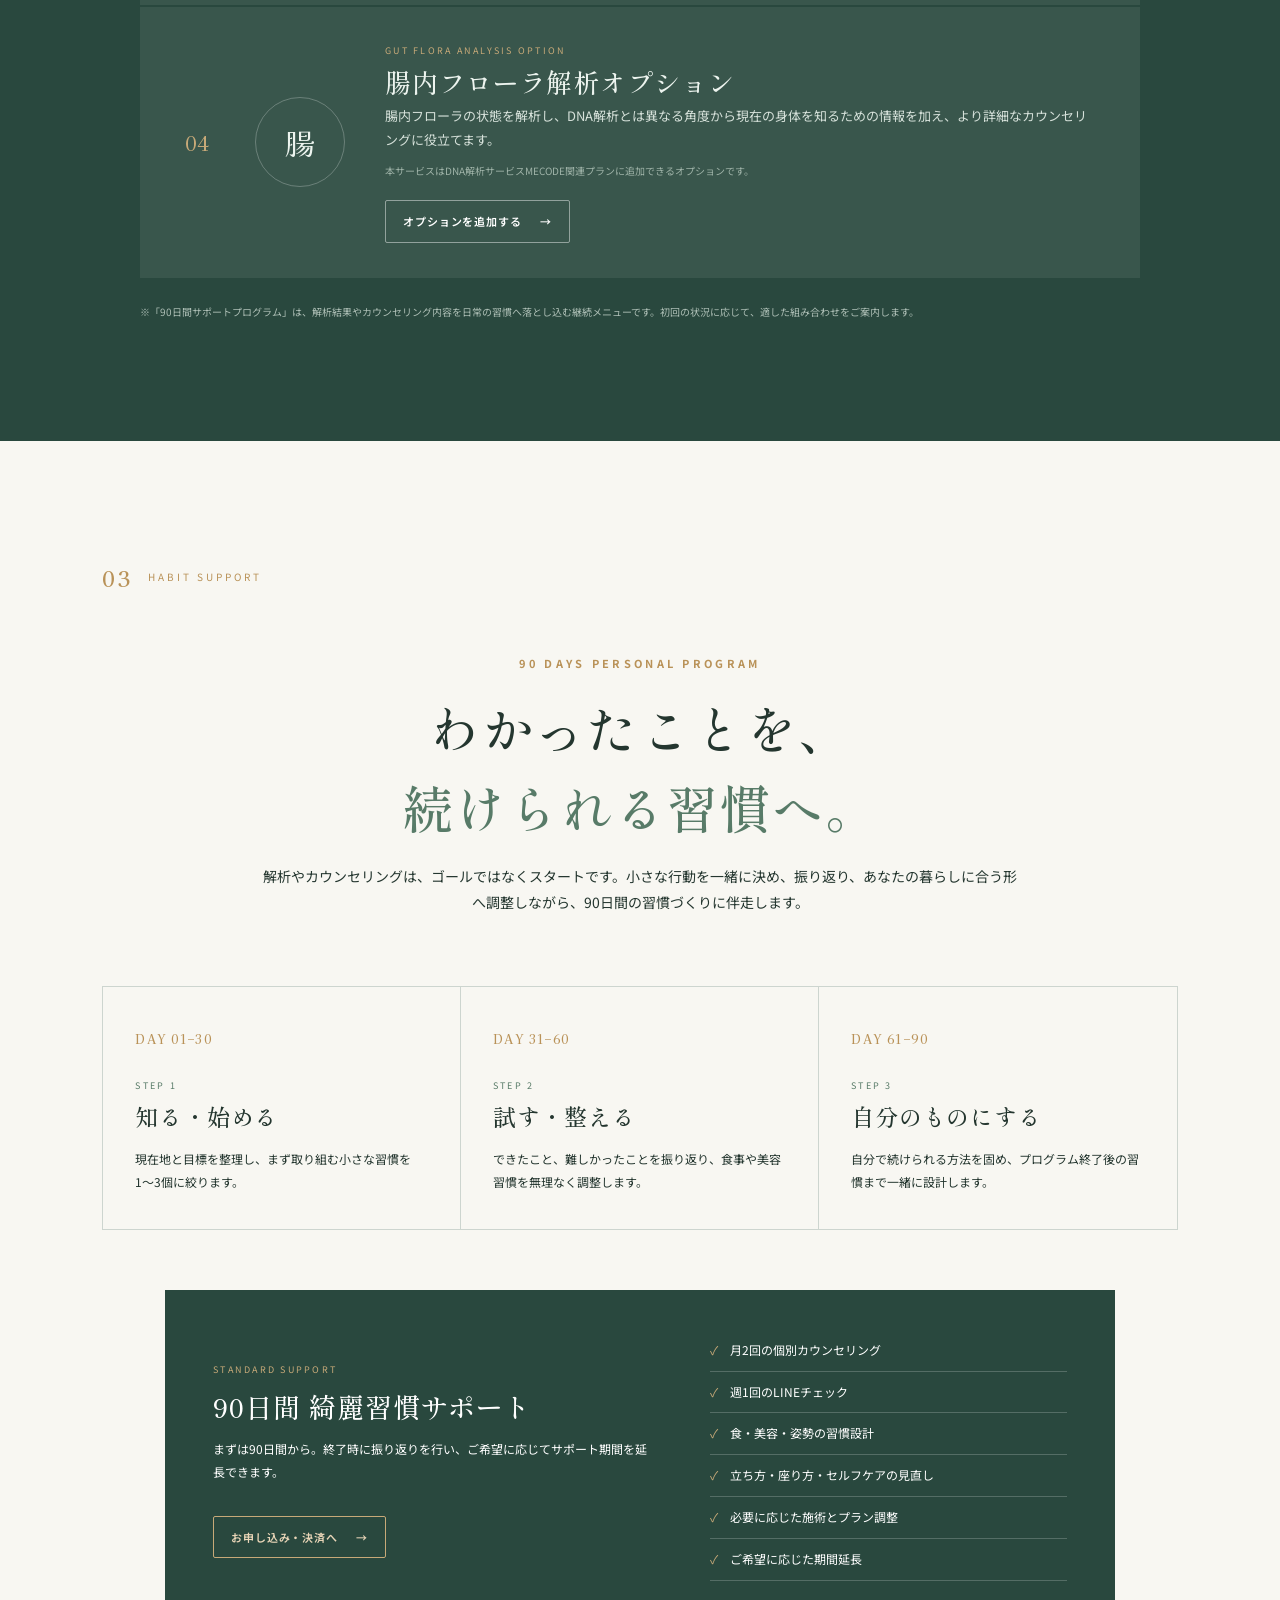
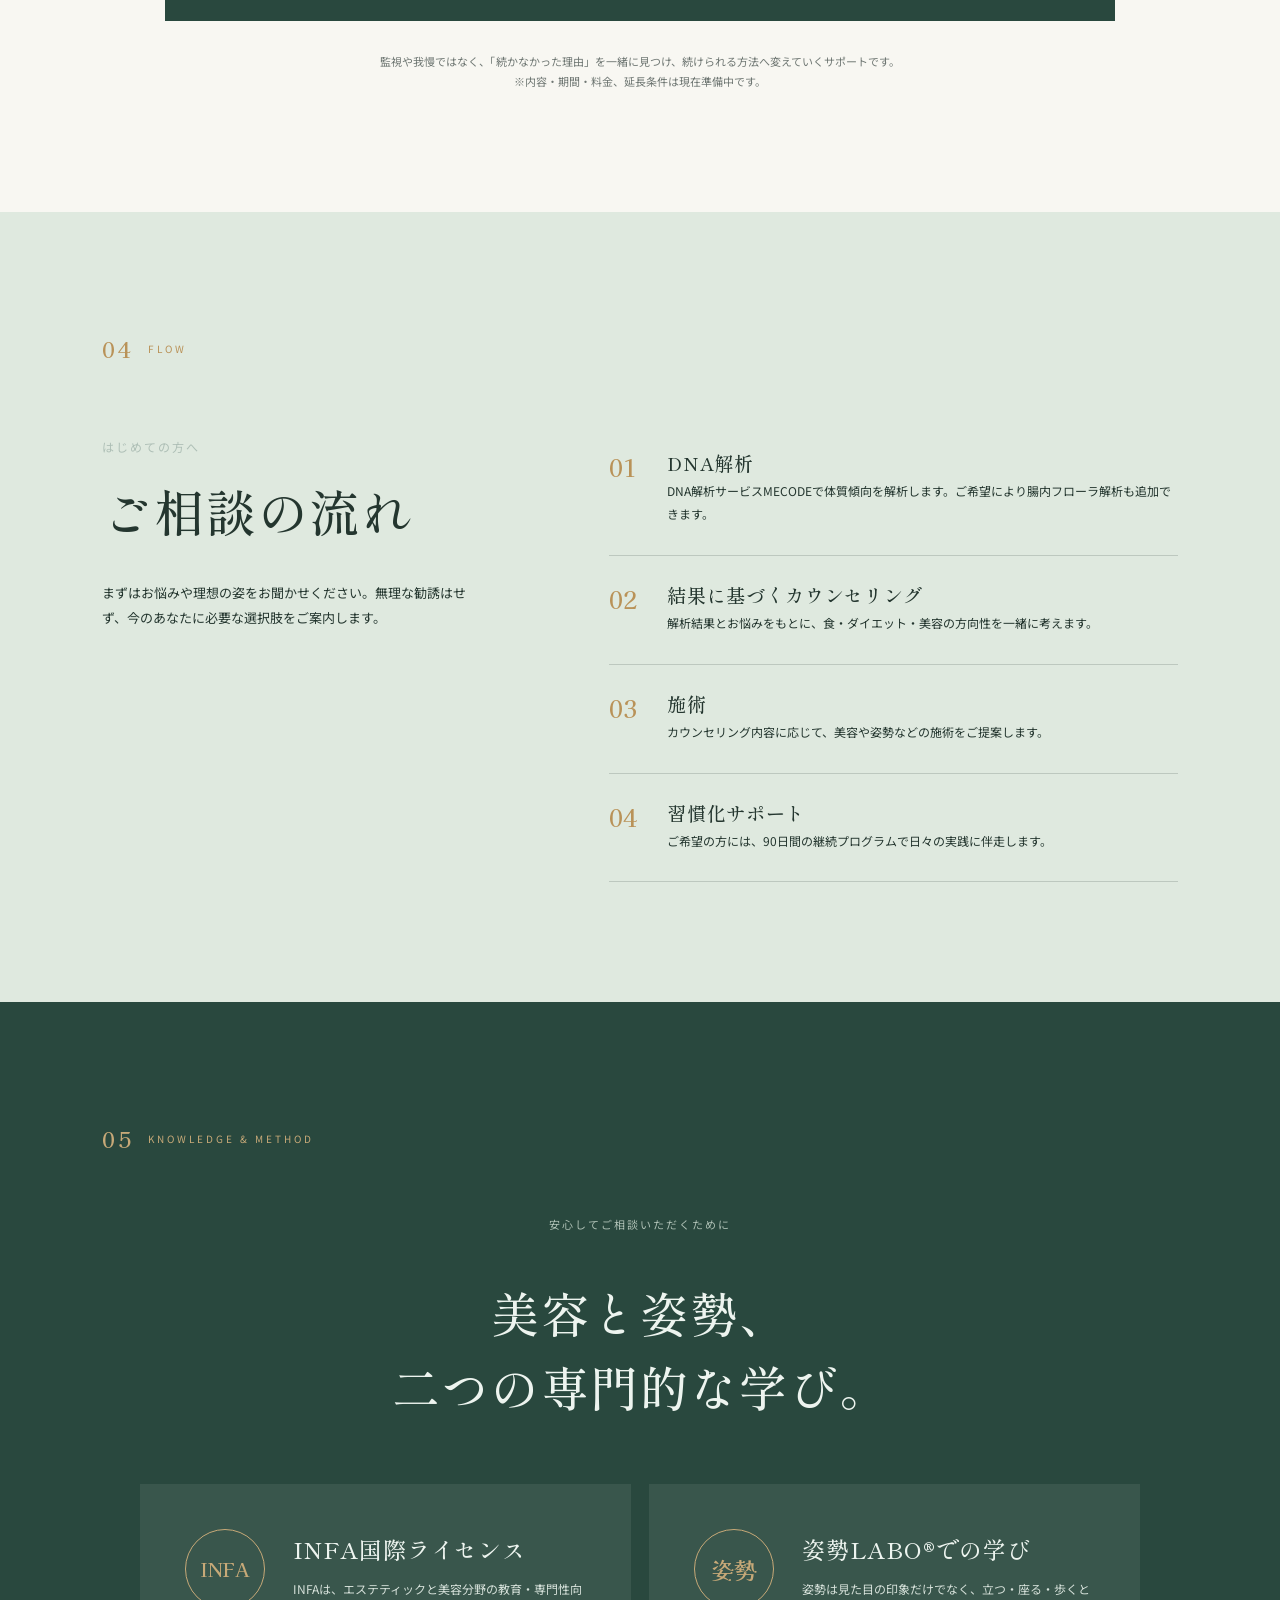
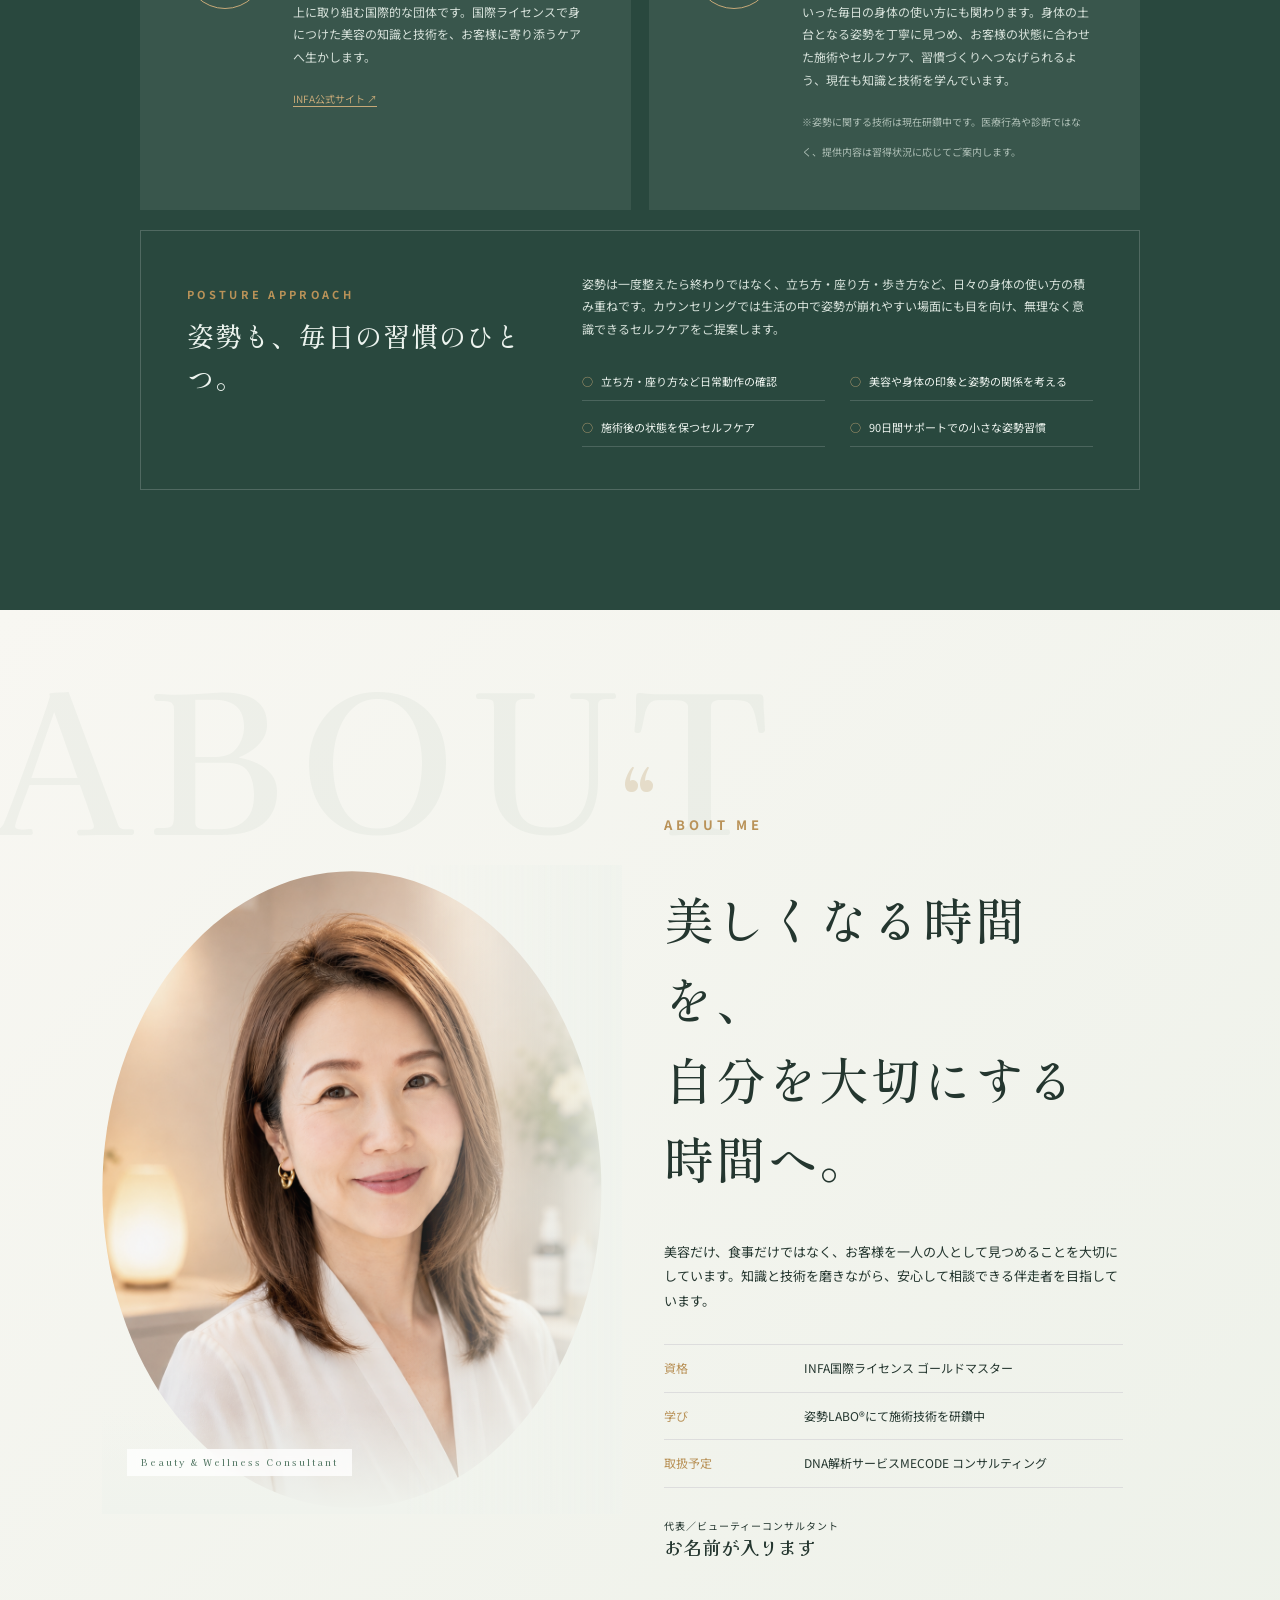
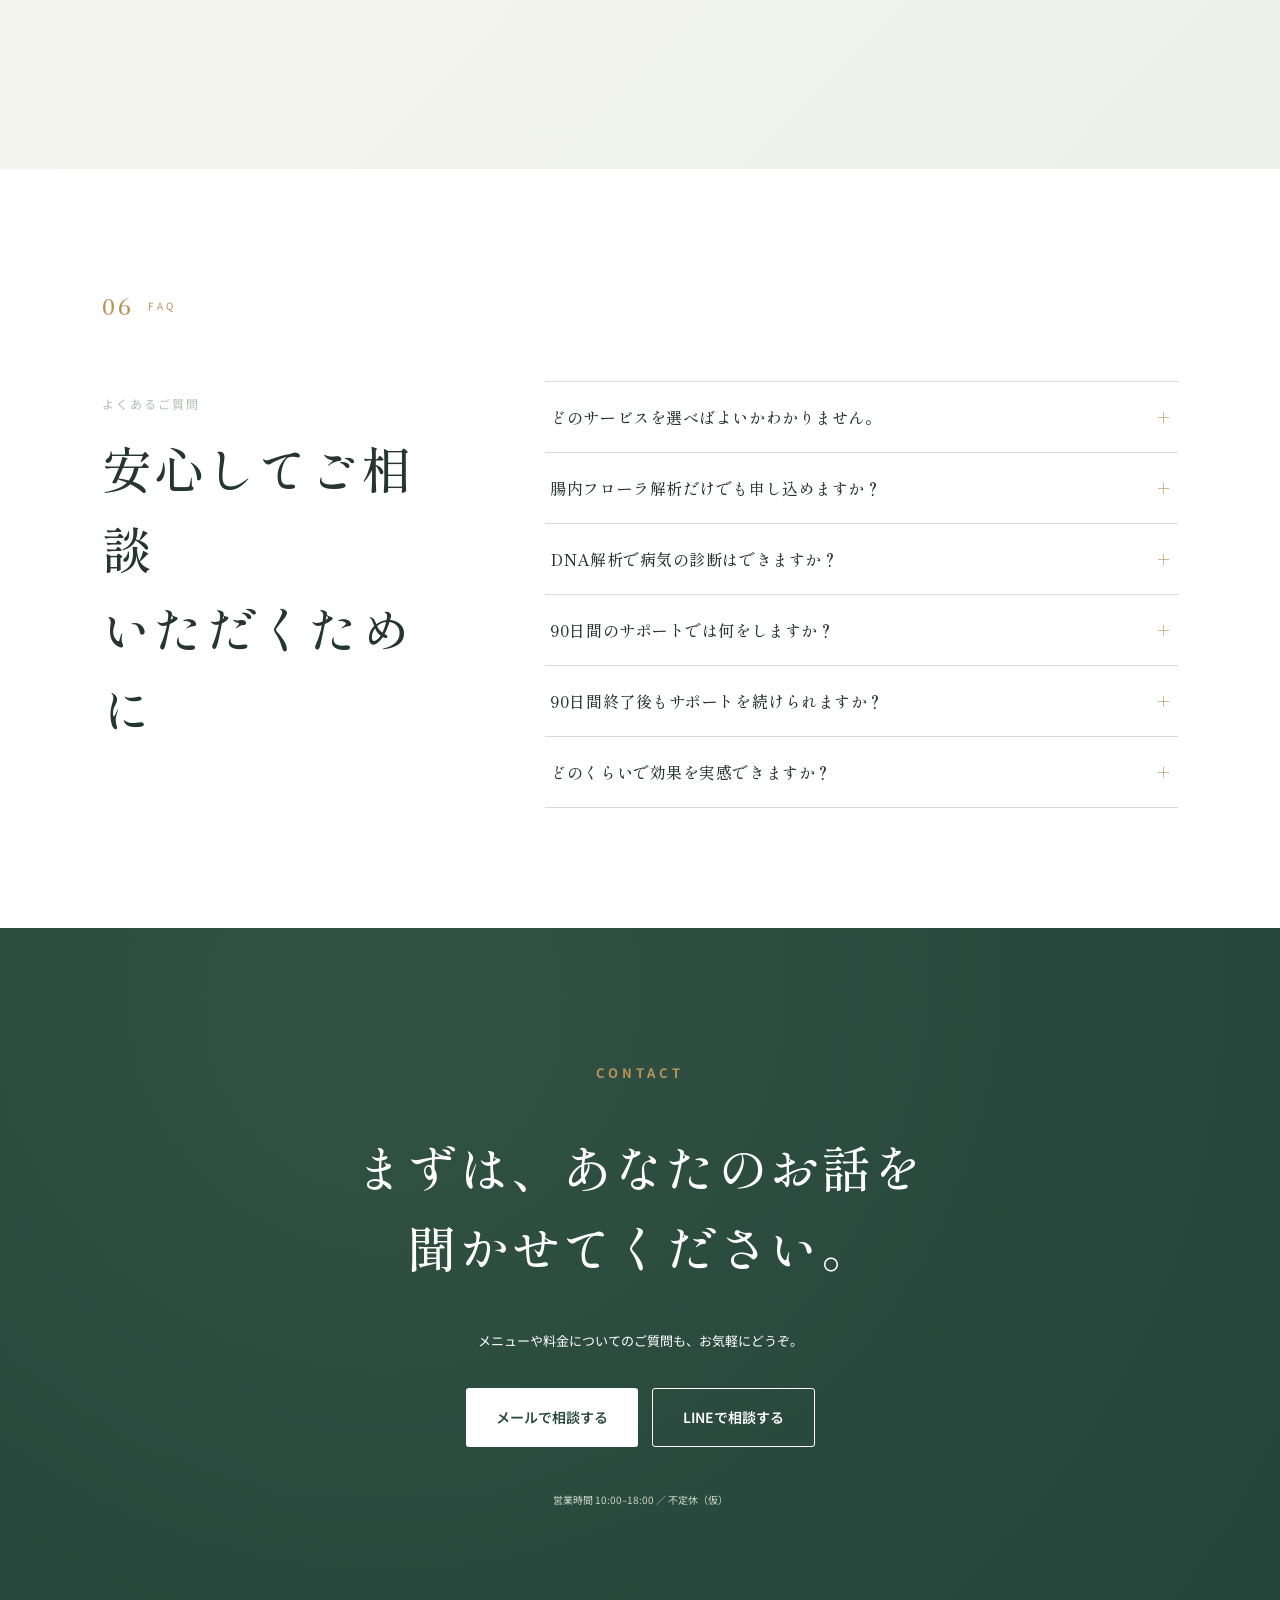
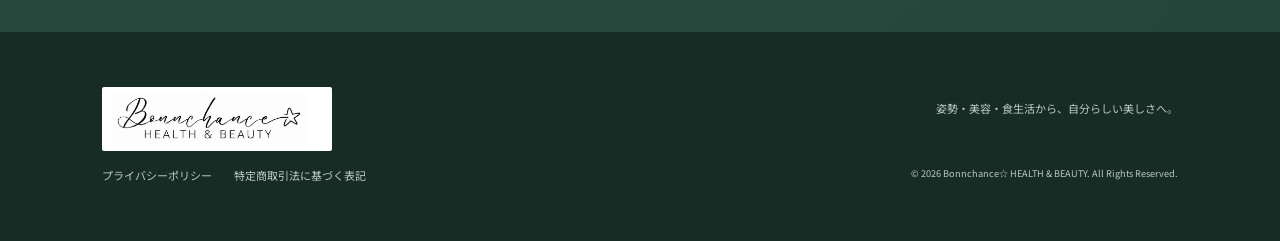
==== commit bfb52955: "Rename posture learning to LABO" ====
--- a/index.html
+++ b/index.html
@@ -56,7 +56,7 @@
       <div class="section-heading reveal"><p>目的に合わせて選べる</p><h2>4つのサービス</h2></div>
       <div class="service-list">
         <article class="service-card reveal"><div class="service-number">01</div><div class="service-icon">談</div><div class="service-content"><p class="tag">ANALYSIS &amp; COUNSELING</p><h3>DNA解析サービスMECODEからカウンセリングまで</h3><p>DNA解析で体質傾向を知り、結果と現在の生活習慣を照らし合わせながら、食・ダイエット・美容・姿勢について無理なく続けられる方向性を一緒に考えます。</p><small>DNA解析サービスMECODE＋解析結果に基づく個別カウンセリング</small><a class="checkout-link dummy-checkout" href="#" data-product="DNA解析サービスMECODEからカウンセリングまで">お申し込み・決済へ <span>→</span></a></div></article>
-        <article class="service-card reveal"><div class="service-number">02</div><div class="service-icon">整</div><div class="service-content"><p class="tag">ANALYSIS, COUNSELING &amp; TREATMENT</p><h3>DNA解析サービスMECODEから施術まで</h3><p>DNA解析とカウンセリングに加え、姿勢や身体の使い方も確認。一人ひとりの状態と目標に応じて、美容や姿勢の施術まで一貫してご提案します。</p><small>INFA国際ライセンスの美容知識を生かし、姿勢の技術は姿勢Lにて研鑽中です。</small><a class="checkout-link dummy-checkout" href="#" data-product="DNA解析サービスMECODEから施術まで">お申し込み・決済へ <span>→</span></a></div></article>
+        <article class="service-card reveal"><div class="service-number">02</div><div class="service-icon">整</div><div class="service-content"><p class="tag">ANALYSIS, COUNSELING &amp; TREATMENT</p><h3>DNA解析サービスMECODEから施術まで</h3><p>DNA解析とカウンセリングに加え、姿勢や身体の使い方も確認。一人ひとりの状態と目標に応じて、美容や姿勢の施術まで一貫してご提案します。</p><small>INFA国際ライセンスの美容知識を生かし、姿勢の技術は姿勢LABO®にて研鑽中です。</small><a class="checkout-link dummy-checkout" href="#" data-product="DNA解析サービスMECODEから施術まで">お申し込み・決済へ <span>→</span></a></div></article>
         <article class="service-card reveal"><div class="service-number">03</div><div class="service-icon">続</div><div class="service-content"><p class="tag">90 DAYS HABIT SUPPORT</p><h3>90日間サポートプログラム</h3><p>食・美容・姿勢の小さな行動を設定し、定期カウンセリングとLINEチェックで実践をサポート。暮らしに合う形へ調整しながら習慣化を目指します。</p><small>90日終了後も、ご希望と状態に応じて延長できます。</small><a class="checkout-link dummy-checkout" href="#" data-product="90日間サポートプログラム">お申し込み・決済へ <span>→</span></a></div></article>
         <article class="service-card reveal"><div class="service-number">04</div><div class="service-icon">腸</div><div class="service-content"><p class="tag">GUT FLORA ANALYSIS OPTION</p><h3>腸内フローラ解析オプション</h3><p>腸内フローラの状態を解析し、DNA解析とは異なる角度から現在の身体を知るための情報を加え、より詳細なカウンセリングに役立てます。</p><small>本サービスはDNA解析サービスMECODE関連プランに追加できるオプションです。</small><a class="checkout-link dummy-checkout" href="#" data-product="腸内フローラ解析オプション">オプションを追加する <span>→</span></a></div></article>
       </div>
@@ -93,7 +93,7 @@
       <div class="credential-heading reveal"><p>安心してご相談いただくために</p><h2>美容と姿勢、<br>二つの専門的な学び。</h2></div>
       <div class="credential-grid">
         <article class="credential reveal"><div class="credential-mark">INFA</div><div><h3>INFA国際ライセンス</h3><p>INFAは、エステティックと美容分野の教育・専門性向上に取り組む国際的な団体です。国際ライセンスで身につけた美容の知識と技術を、お客様に寄り添うケアへ生かします。</p><a href="https://www.infa.org/" target="_blank" rel="noopener">INFA公式サイト ↗</a></div></article>
-        <article class="credential reveal"><div class="credential-mark jp">姿勢</div><div><h3>姿勢Lでの学び</h3><p>姿勢は見た目の印象だけでなく、立つ・座る・歩くといった毎日の身体の使い方にも関わります。身体の土台となる姿勢を丁寧に見つめ、お客様の状態に合わせた施術やセルフケア、習慣づくりへつなげられるよう、現在も知識と技術を学んでいます。</p><small>※姿勢に関する技術は現在研鑽中です。医療行為や診断ではなく、提供内容は習得状況に応じてご案内します。</small></div></article>
+        <article class="credential reveal"><div class="credential-mark jp">姿勢</div><div><h3>姿勢LABO®での学び</h3><p>姿勢は見た目の印象だけでなく、立つ・座る・歩くといった毎日の身体の使い方にも関わります。身体の土台となる姿勢を丁寧に見つめ、お客様の状態に合わせた施術やセルフケア、習慣づくりへつなげられるよう、現在も知識と技術を学んでいます。</p><small>※姿勢に関する技術は現在研鑽中です。医療行為や診断ではなく、提供内容は習得状況に応じてご案内します。</small></div></article>
       </div>
       <div class="posture-focus reveal">
         <div class="posture-title"><p class="eyebrow">POSTURE APPROACH</p><h3>姿勢も、毎日の習慣のひとつ。</h3></div>
@@ -104,7 +104,7 @@
     <section class="profile section" id="profile">
       <div class="profile-card reveal">
         <figure class="profile-photo"><img src="assets/about-me-profile.png" alt="代表者プロフィール写真"><figcaption>Beauty &amp; Wellness Consultant</figcaption></figure>
-        <div class="profile-copy"><p class="eyebrow">ABOUT ME</p><h2>美しくなる時間を、<br>自分を大切にする時間へ。</h2><p>美容だけ、食事だけではなく、お客様を一人の人として見つめることを大切にしています。知識と技術を磨きながら、安心して相談できる伴走者を目指しています。</p><dl><div><dt>資格</dt><dd>INFA国際ライセンス ゴールドマスター</dd></div><div><dt>学び</dt><dd>姿勢Lにて施術技術を研鑽中</dd></div><div><dt>取扱予定</dt><dd>DNA解析サービスMECODE コンサルティング</dd></div></dl><p class="profile-name"><small>代表／ビューティーコンサルタント</small>お名前が入ります</p></div>
+        <div class="profile-copy"><p class="eyebrow">ABOUT ME</p><h2>美しくなる時間を、<br>自分を大切にする時間へ。</h2><p>美容だけ、食事だけではなく、お客様を一人の人として見つめることを大切にしています。知識と技術を磨きながら、安心して相談できる伴走者を目指しています。</p><dl><div><dt>資格</dt><dd>INFA国際ライセンス ゴールドマスター</dd></div><div><dt>学び</dt><dd>姿勢LABO®にて施術技術を研鑽中</dd></div><div><dt>取扱予定</dt><dd>DNA解析サービスMECODE コンサルティング</dd></div></dl><p class="profile-name"><small>代表／ビューティーコンサルタント</small>お名前が入ります</p></div>
       </div>
     </section>
 
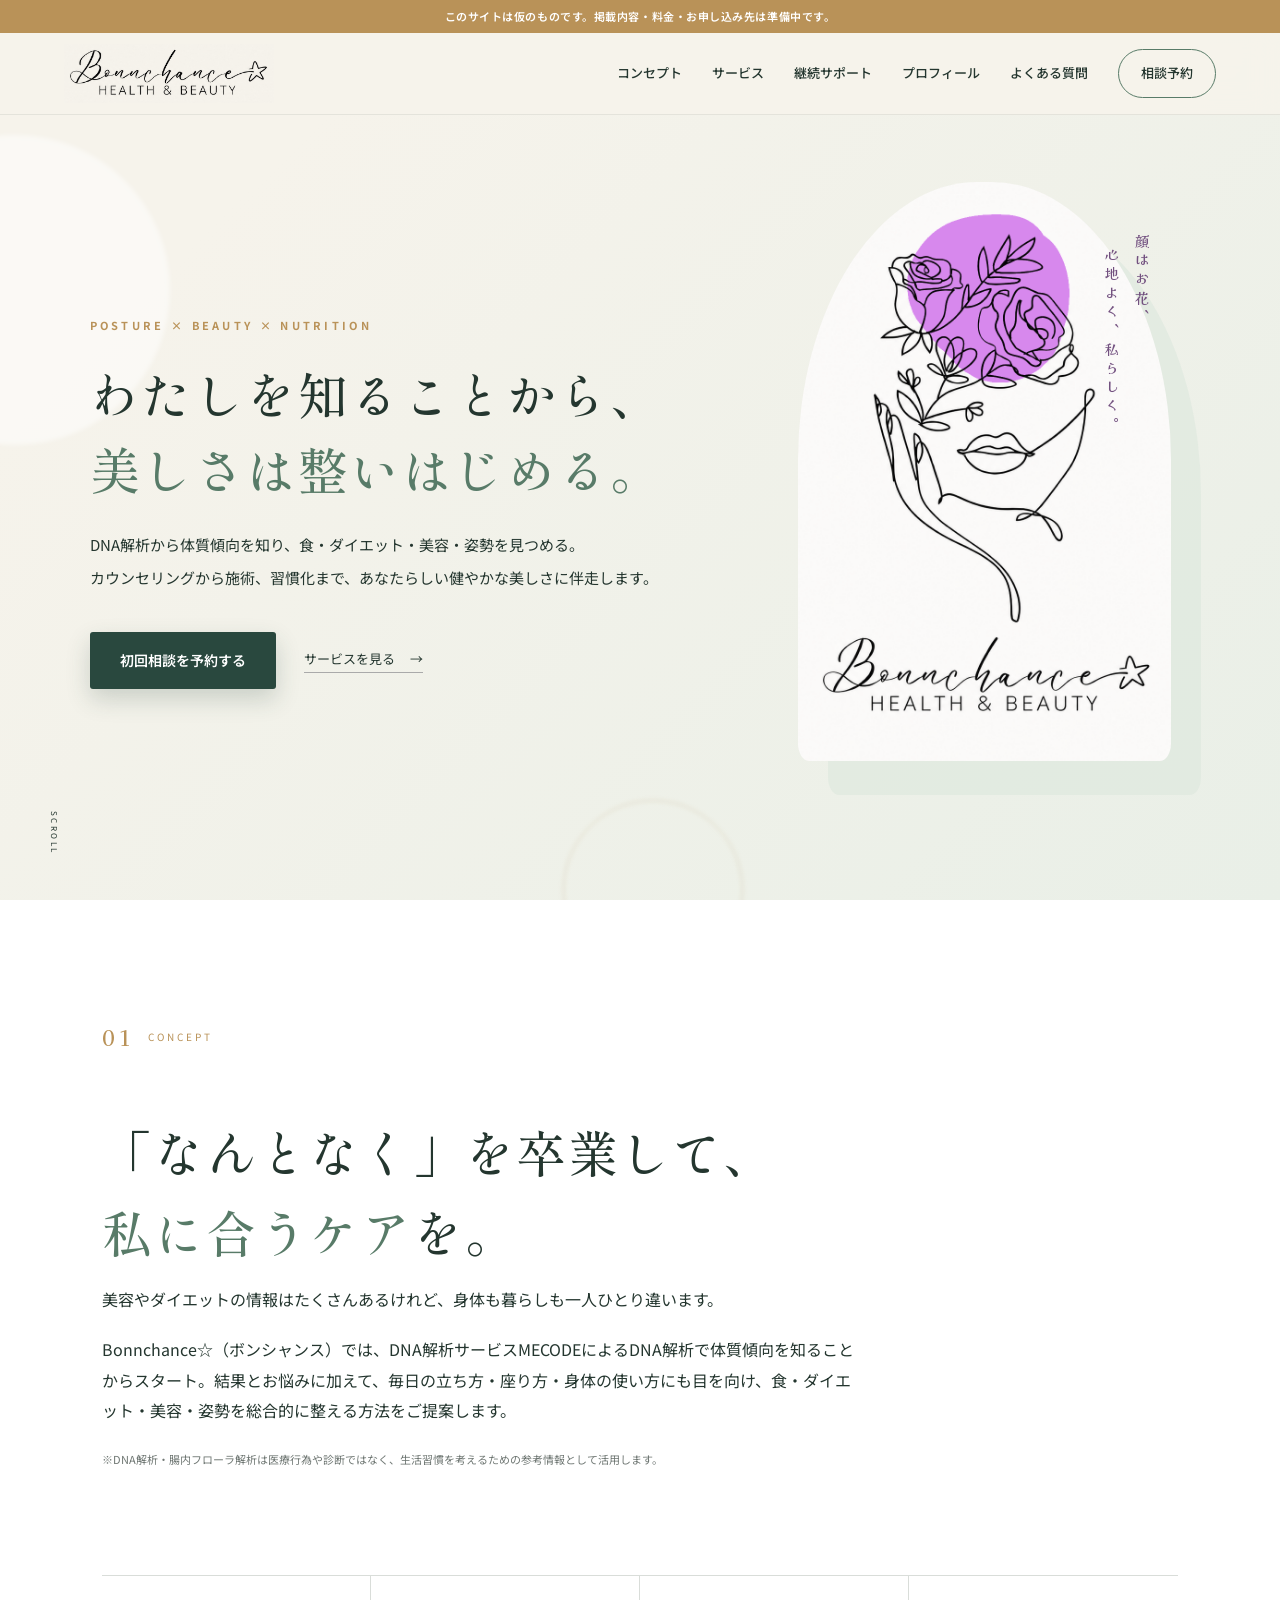
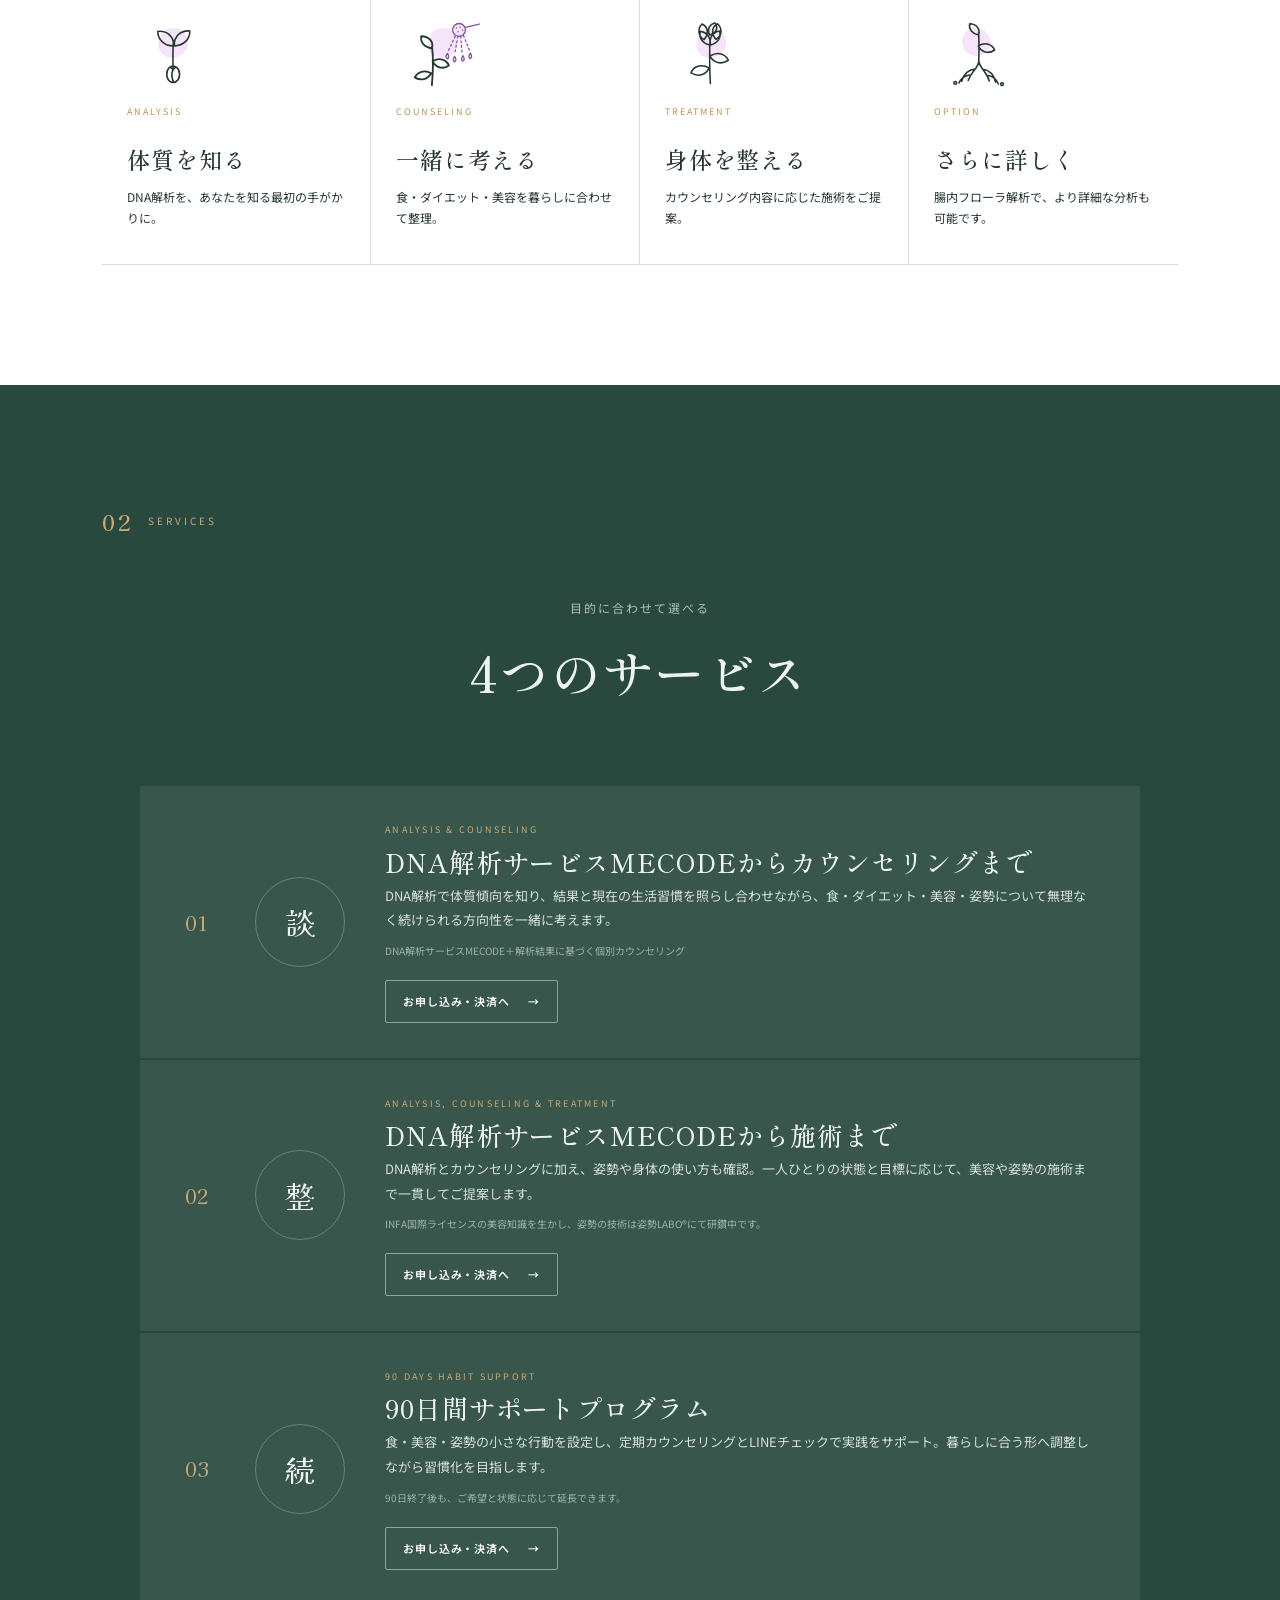
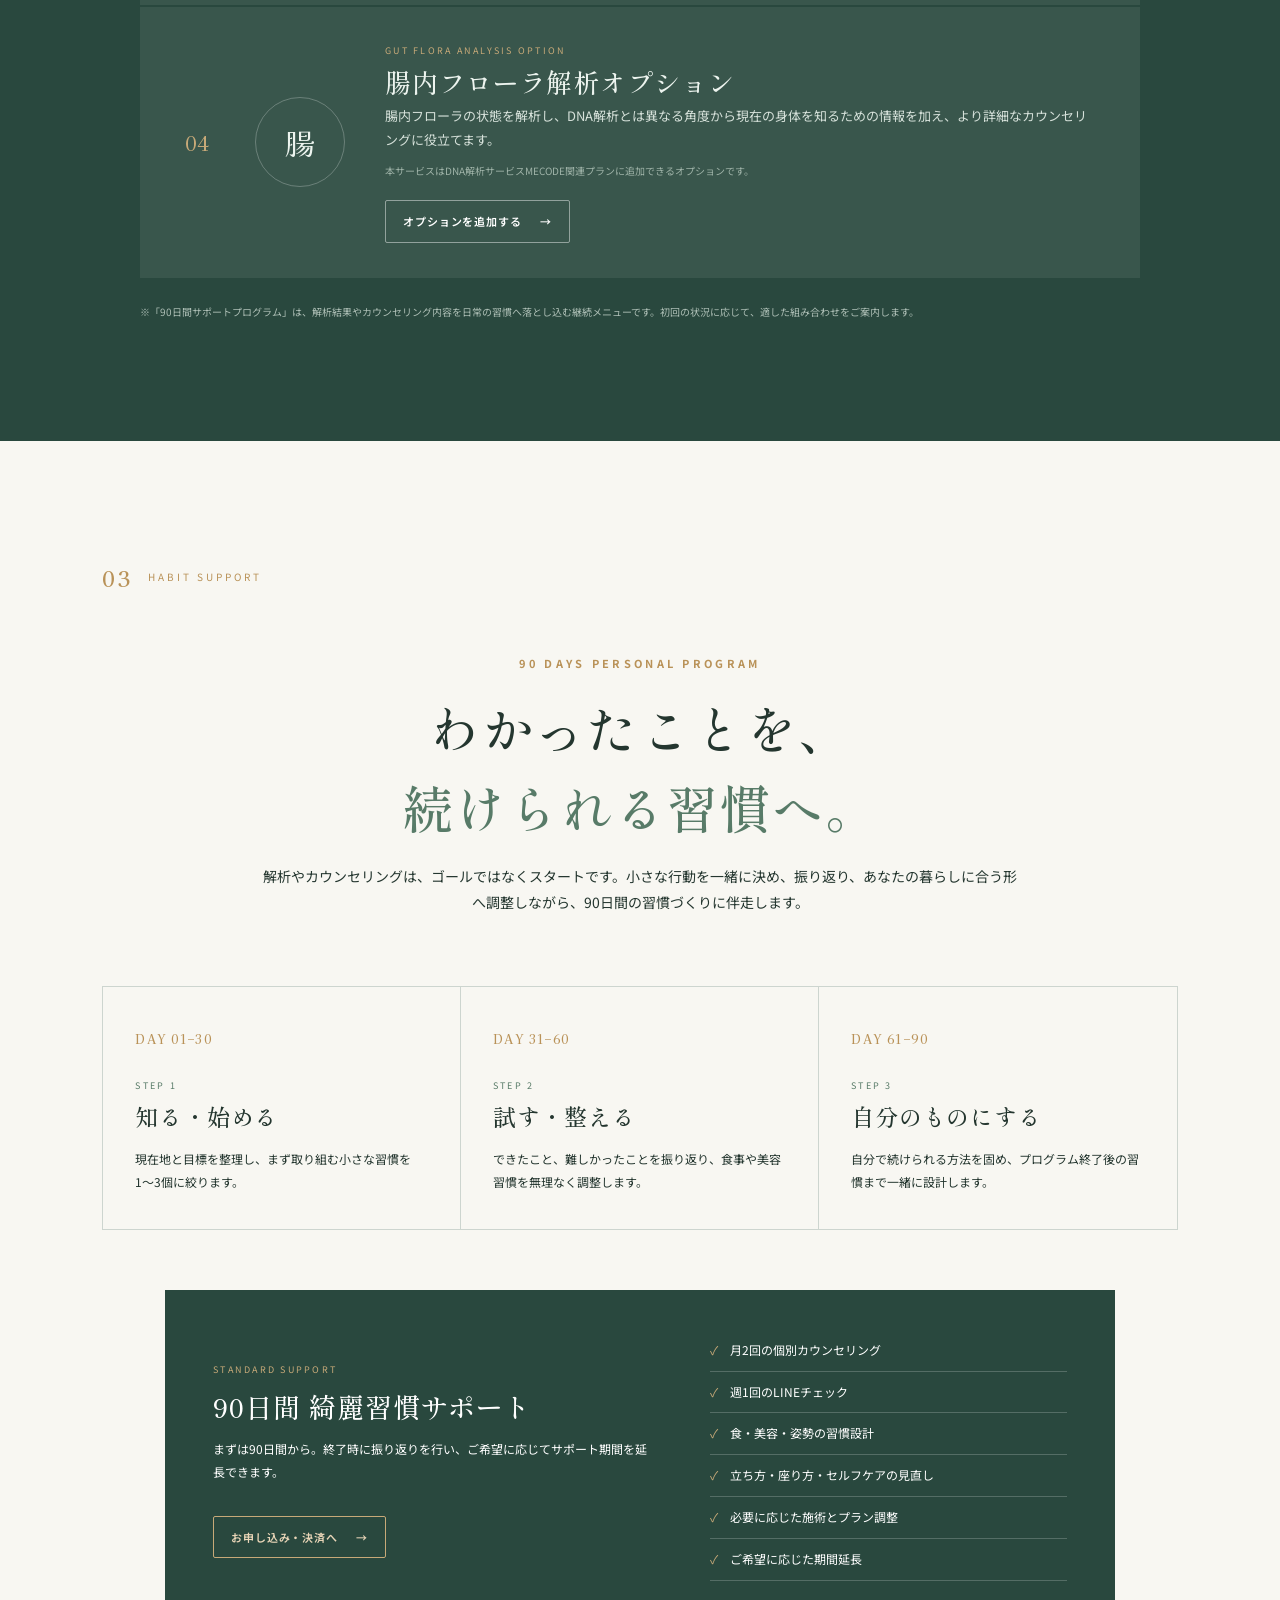
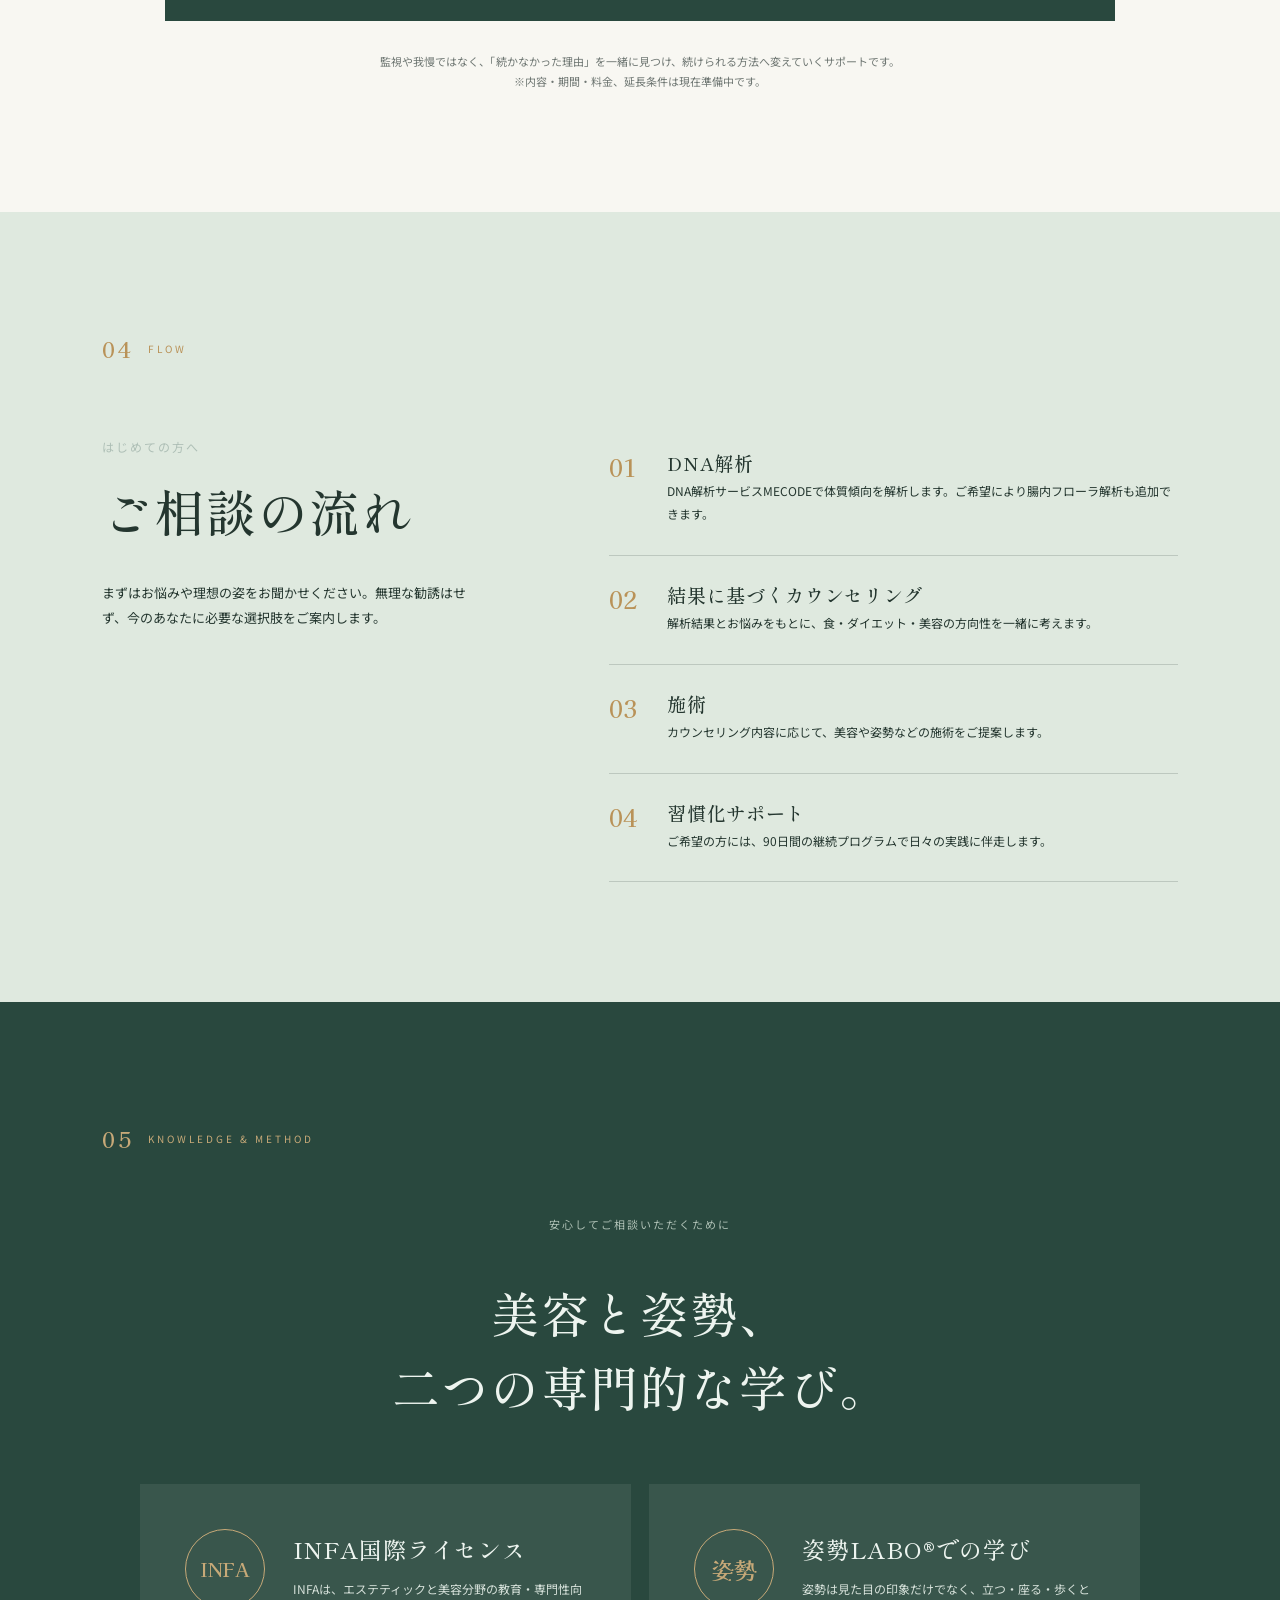
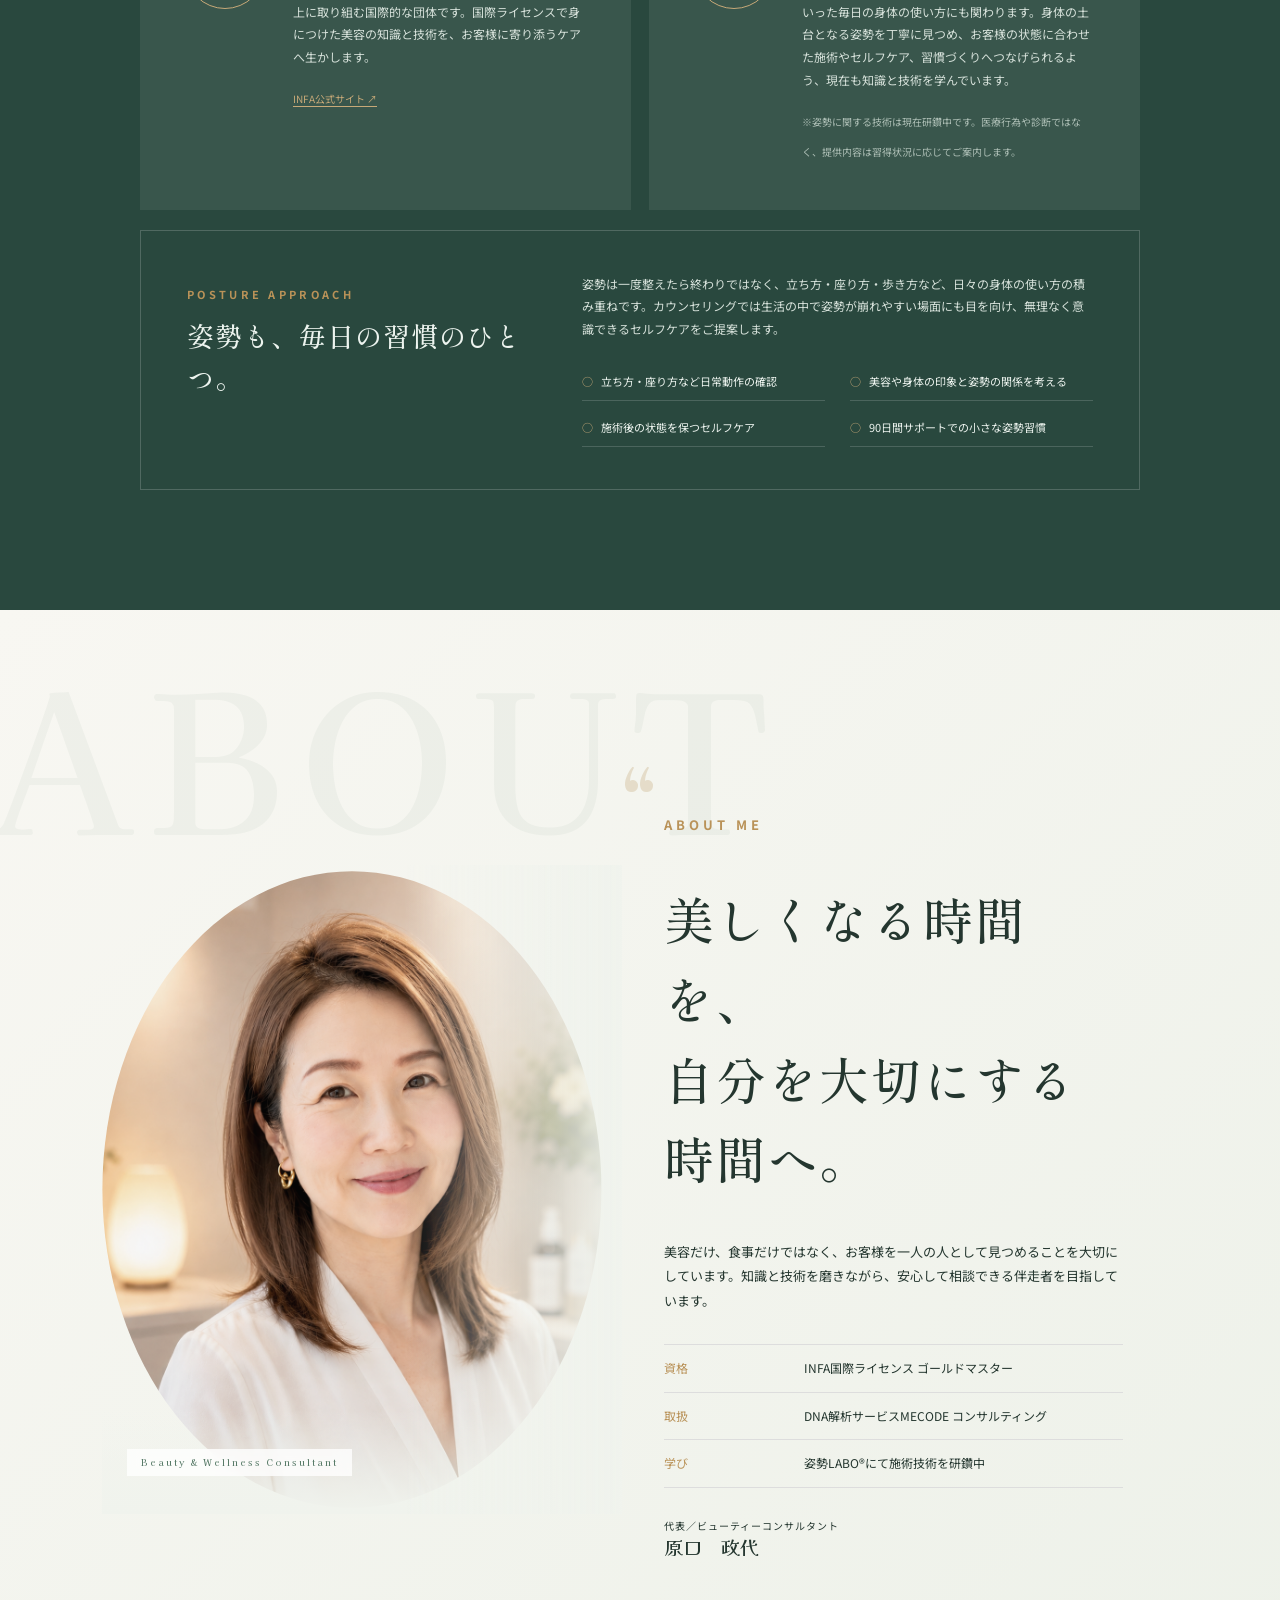
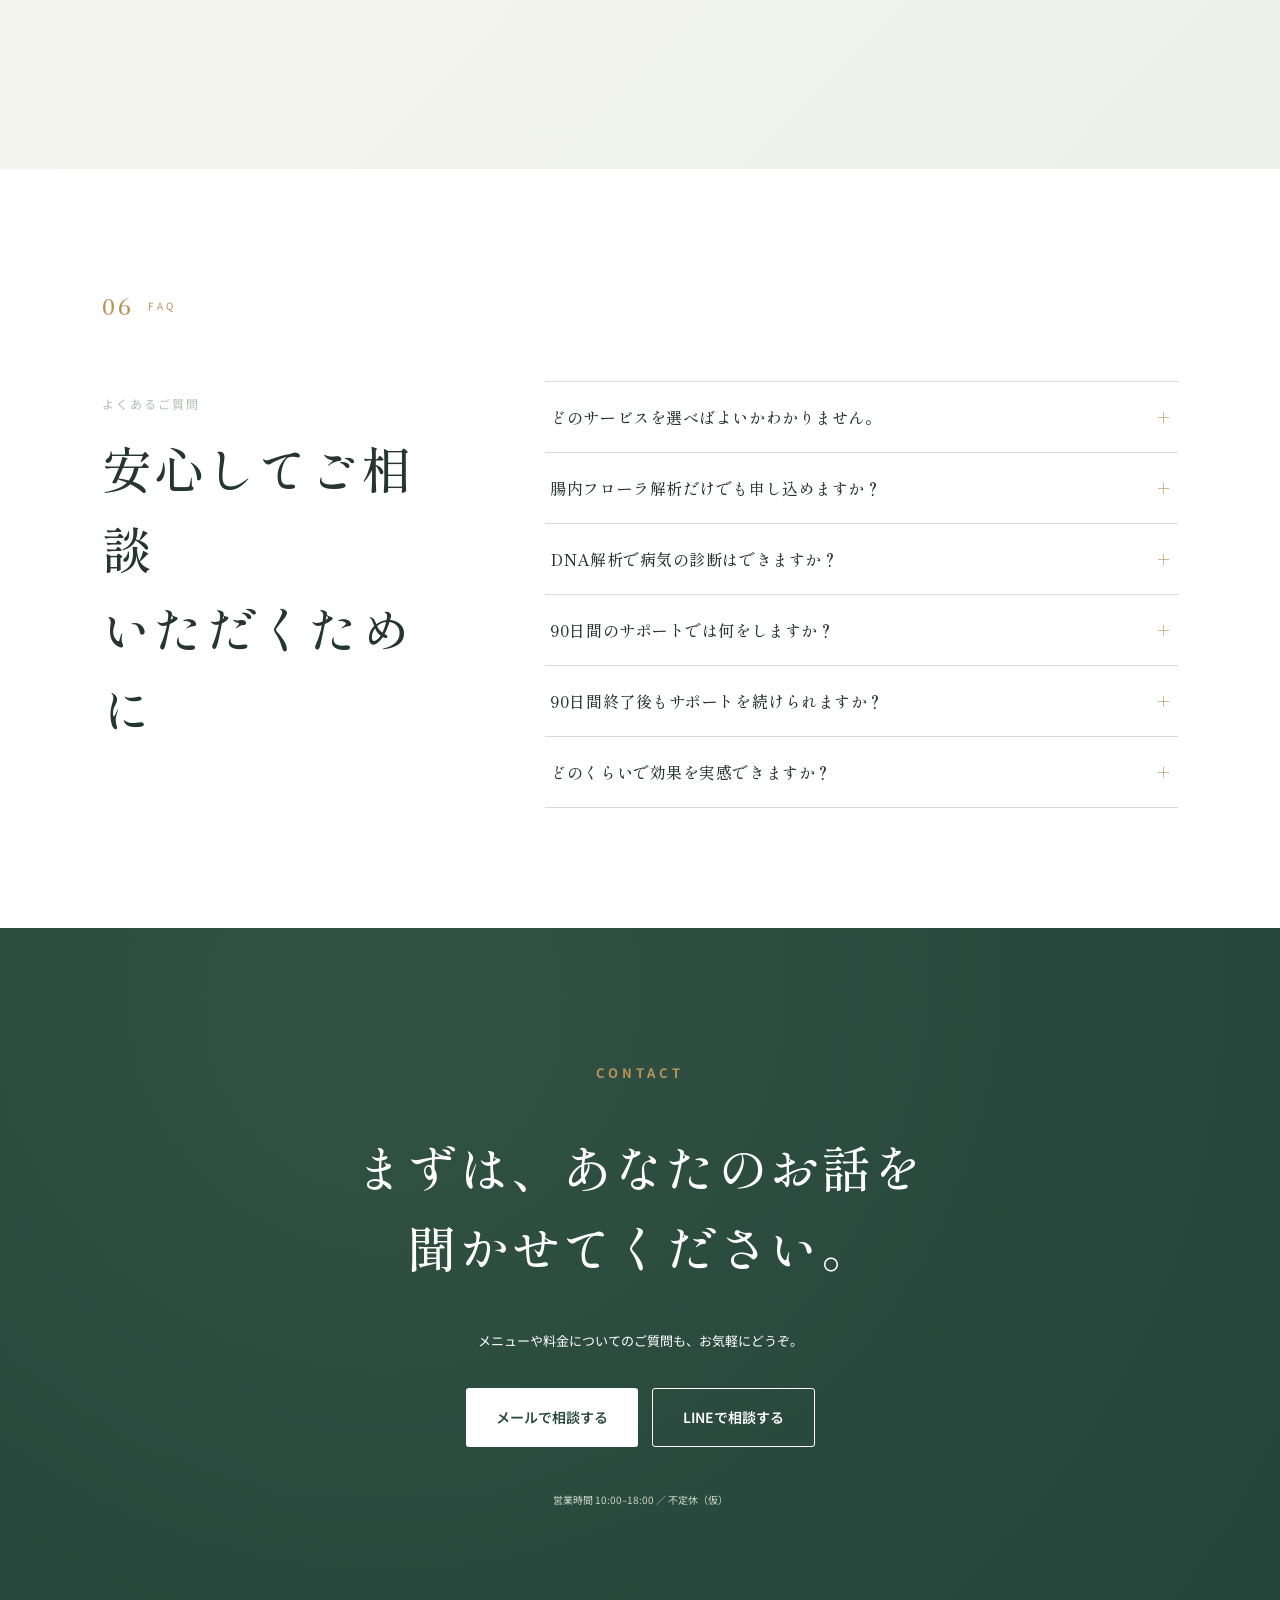
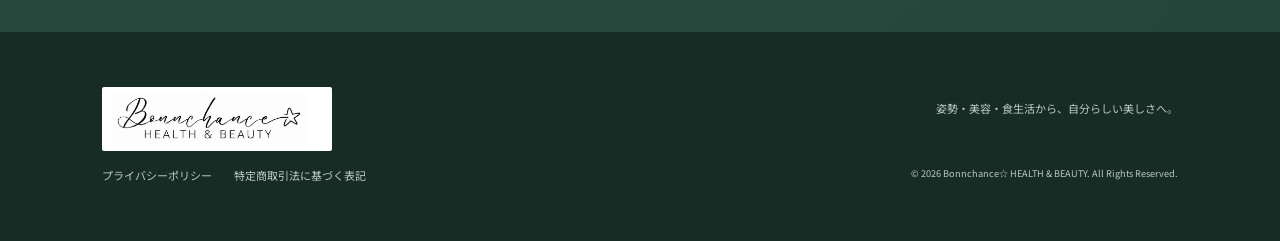
==== commit 5bbbbd01: "Update About Me name and details" ====
--- a/index.html
+++ b/index.html
@@ -104,7 +104,7 @@
     <section class="profile section" id="profile">
       <div class="profile-card reveal">
         <figure class="profile-photo"><img src="assets/about-me-profile.png" alt="代表者プロフィール写真"><figcaption>Beauty &amp; Wellness Consultant</figcaption></figure>
-        <div class="profile-copy"><p class="eyebrow">ABOUT ME</p><h2>美しくなる時間を、<br>自分を大切にする時間へ。</h2><p>美容だけ、食事だけではなく、お客様を一人の人として見つめることを大切にしています。知識と技術を磨きながら、安心して相談できる伴走者を目指しています。</p><dl><div><dt>資格</dt><dd>INFA国際ライセンス ゴールドマスター</dd></div><div><dt>学び</dt><dd>姿勢LABO®にて施術技術を研鑽中</dd></div><div><dt>取扱予定</dt><dd>DNA解析サービスMECODE コンサルティング</dd></div></dl><p class="profile-name"><small>代表／ビューティーコンサルタント</small>お名前が入ります</p></div>
+        <div class="profile-copy"><p class="eyebrow">ABOUT ME</p><h2>美しくなる時間を、<br>自分を大切にする時間へ。</h2><p>美容だけ、食事だけではなく、お客様を一人の人として見つめることを大切にしています。知識と技術を磨きながら、安心して相談できる伴走者を目指しています。</p><dl><div><dt>資格</dt><dd>INFA国際ライセンス ゴールドマスター</dd></div><div><dt>取扱</dt><dd>DNA解析サービスMECODE コンサルティング</dd></div><div><dt>学び</dt><dd>姿勢LABO®にて施術技術を研鑽中</dd></div></dl><p class="profile-name"><small>代表／ビューティーコンサルタント</small>原口　政代</p></div>
       </div>
     </section>
 
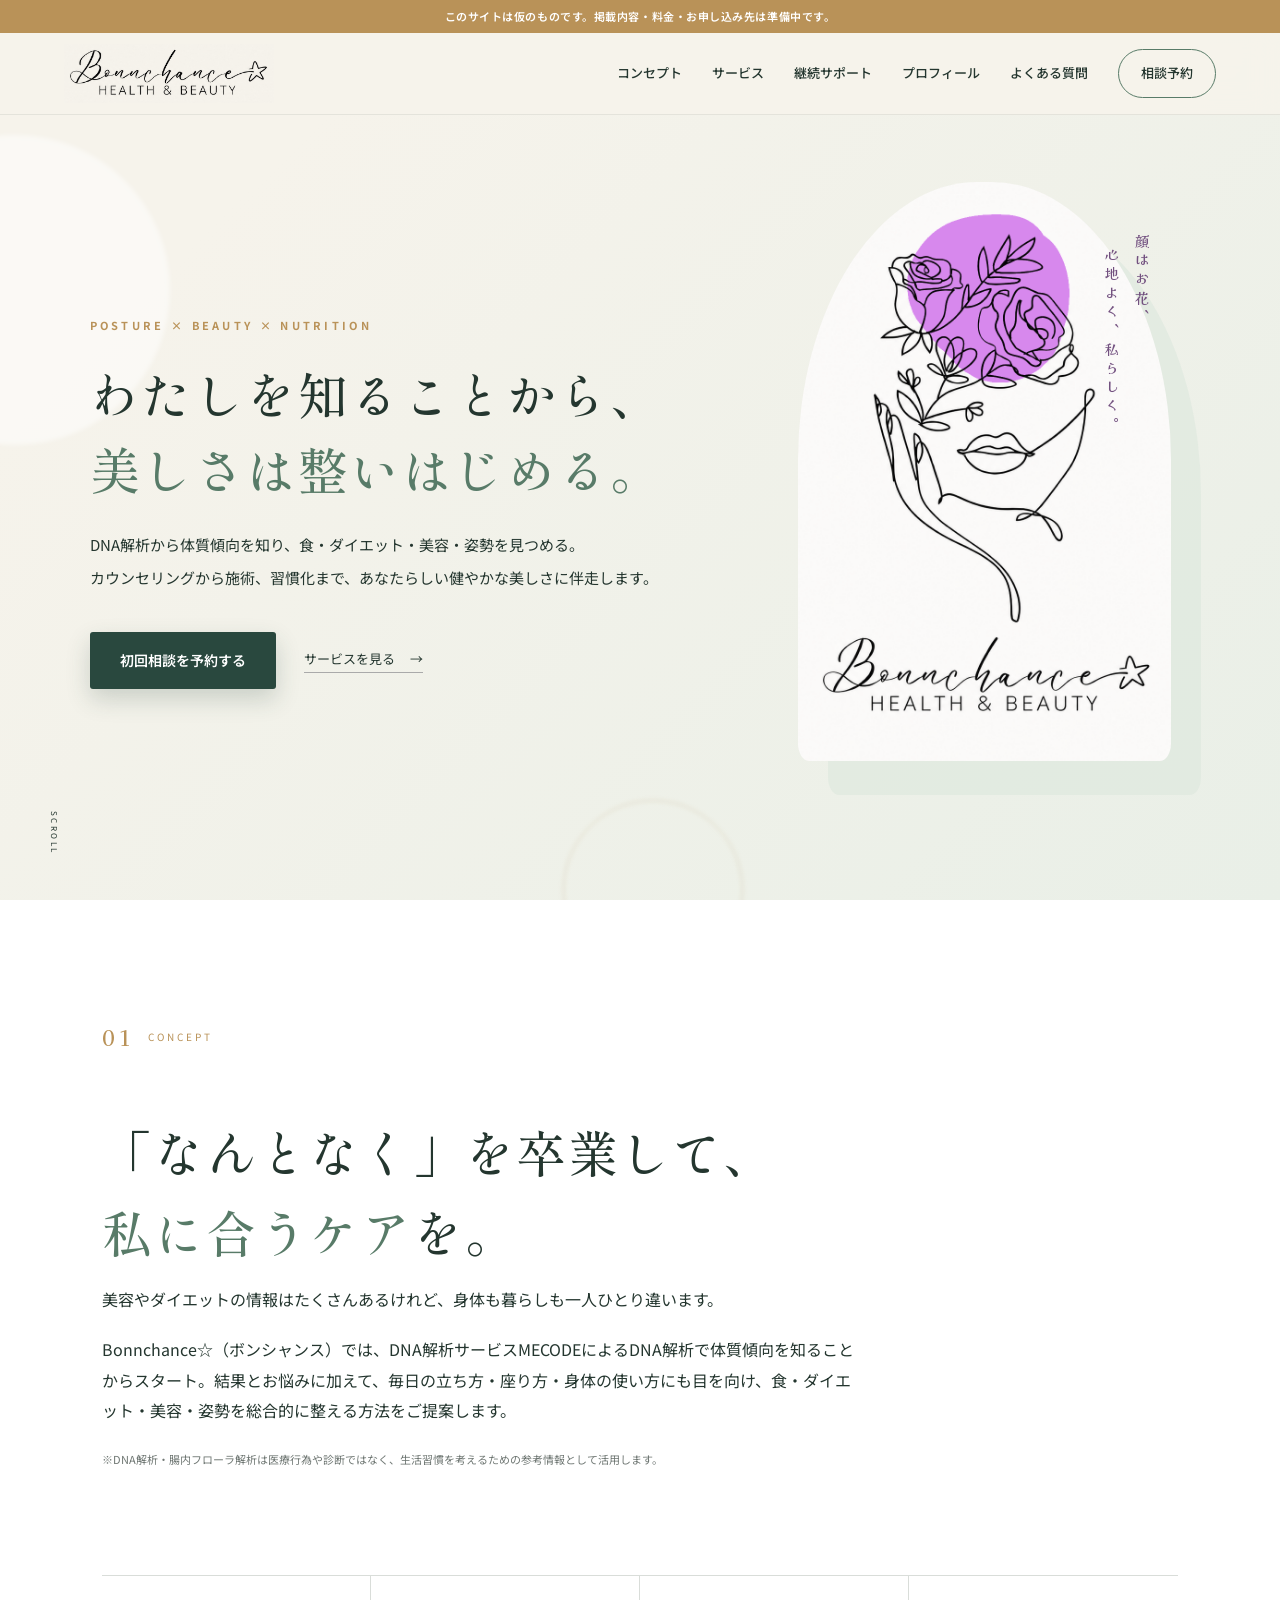
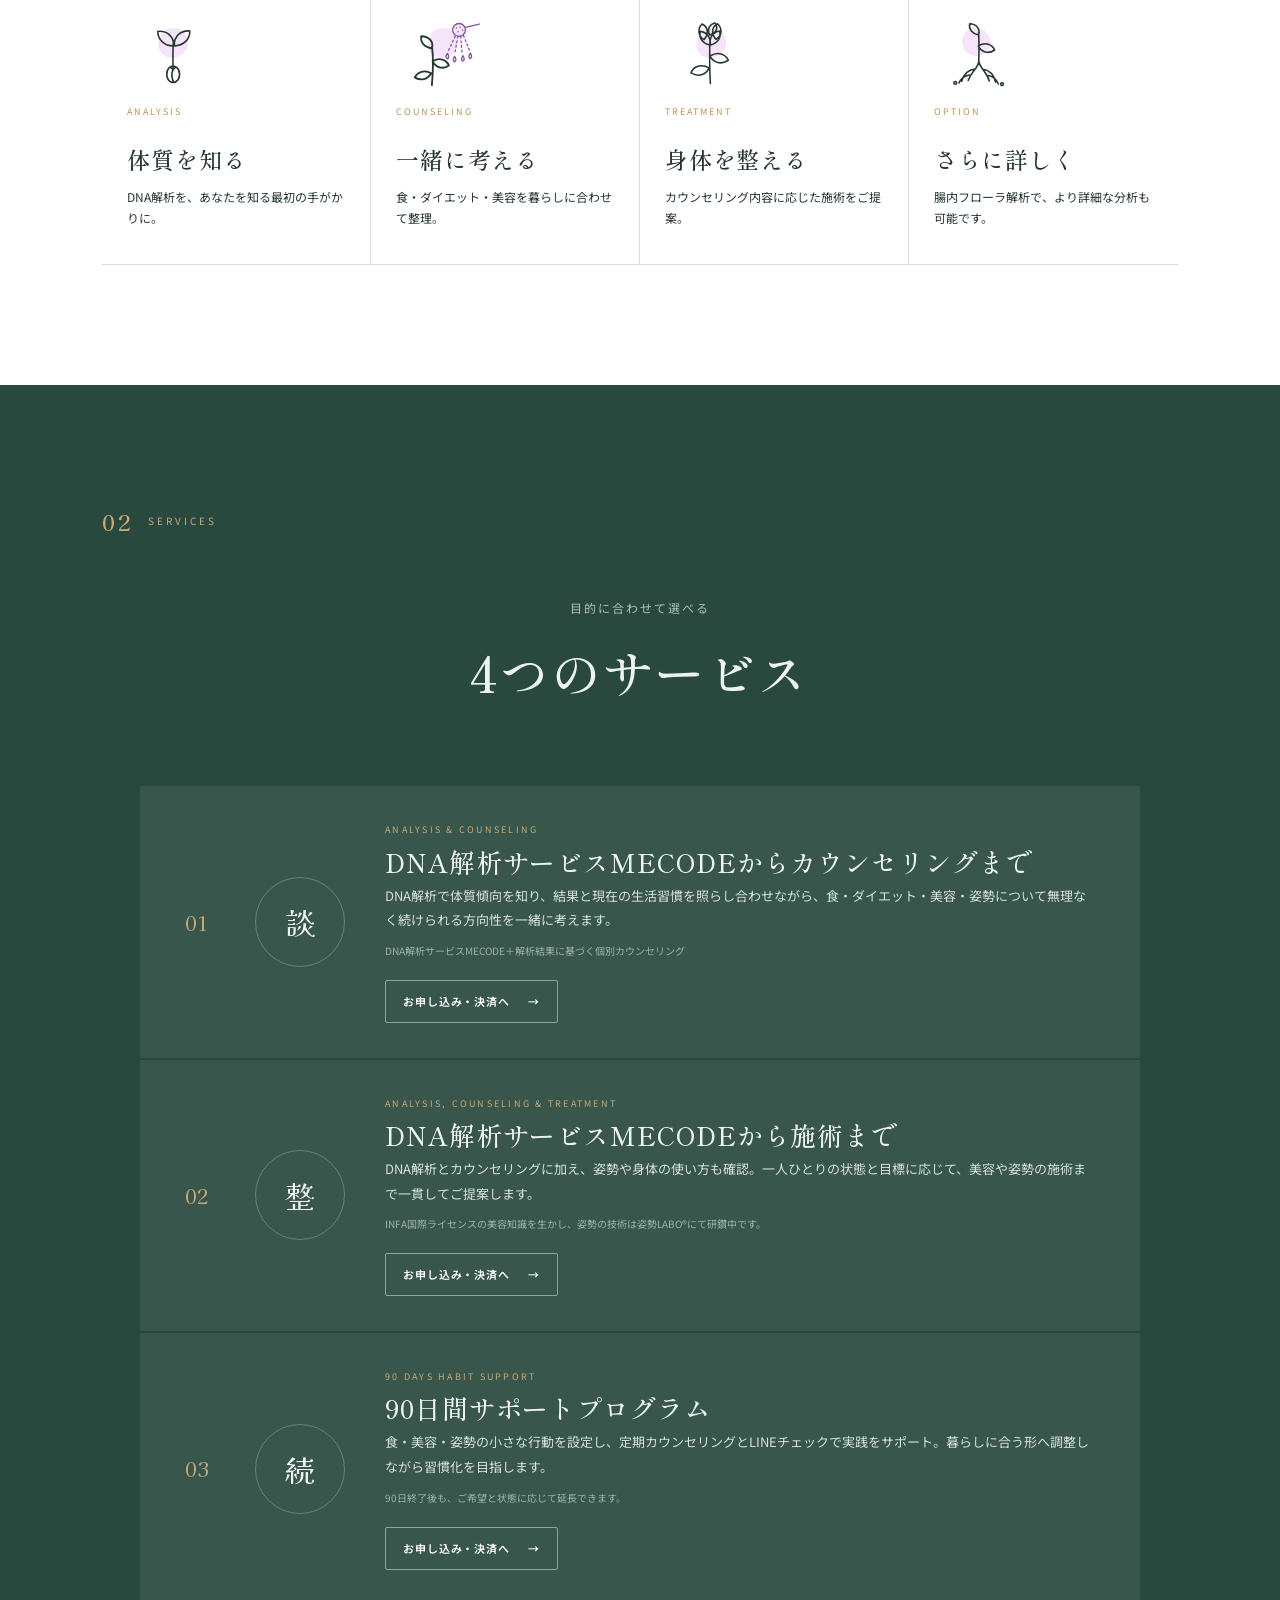
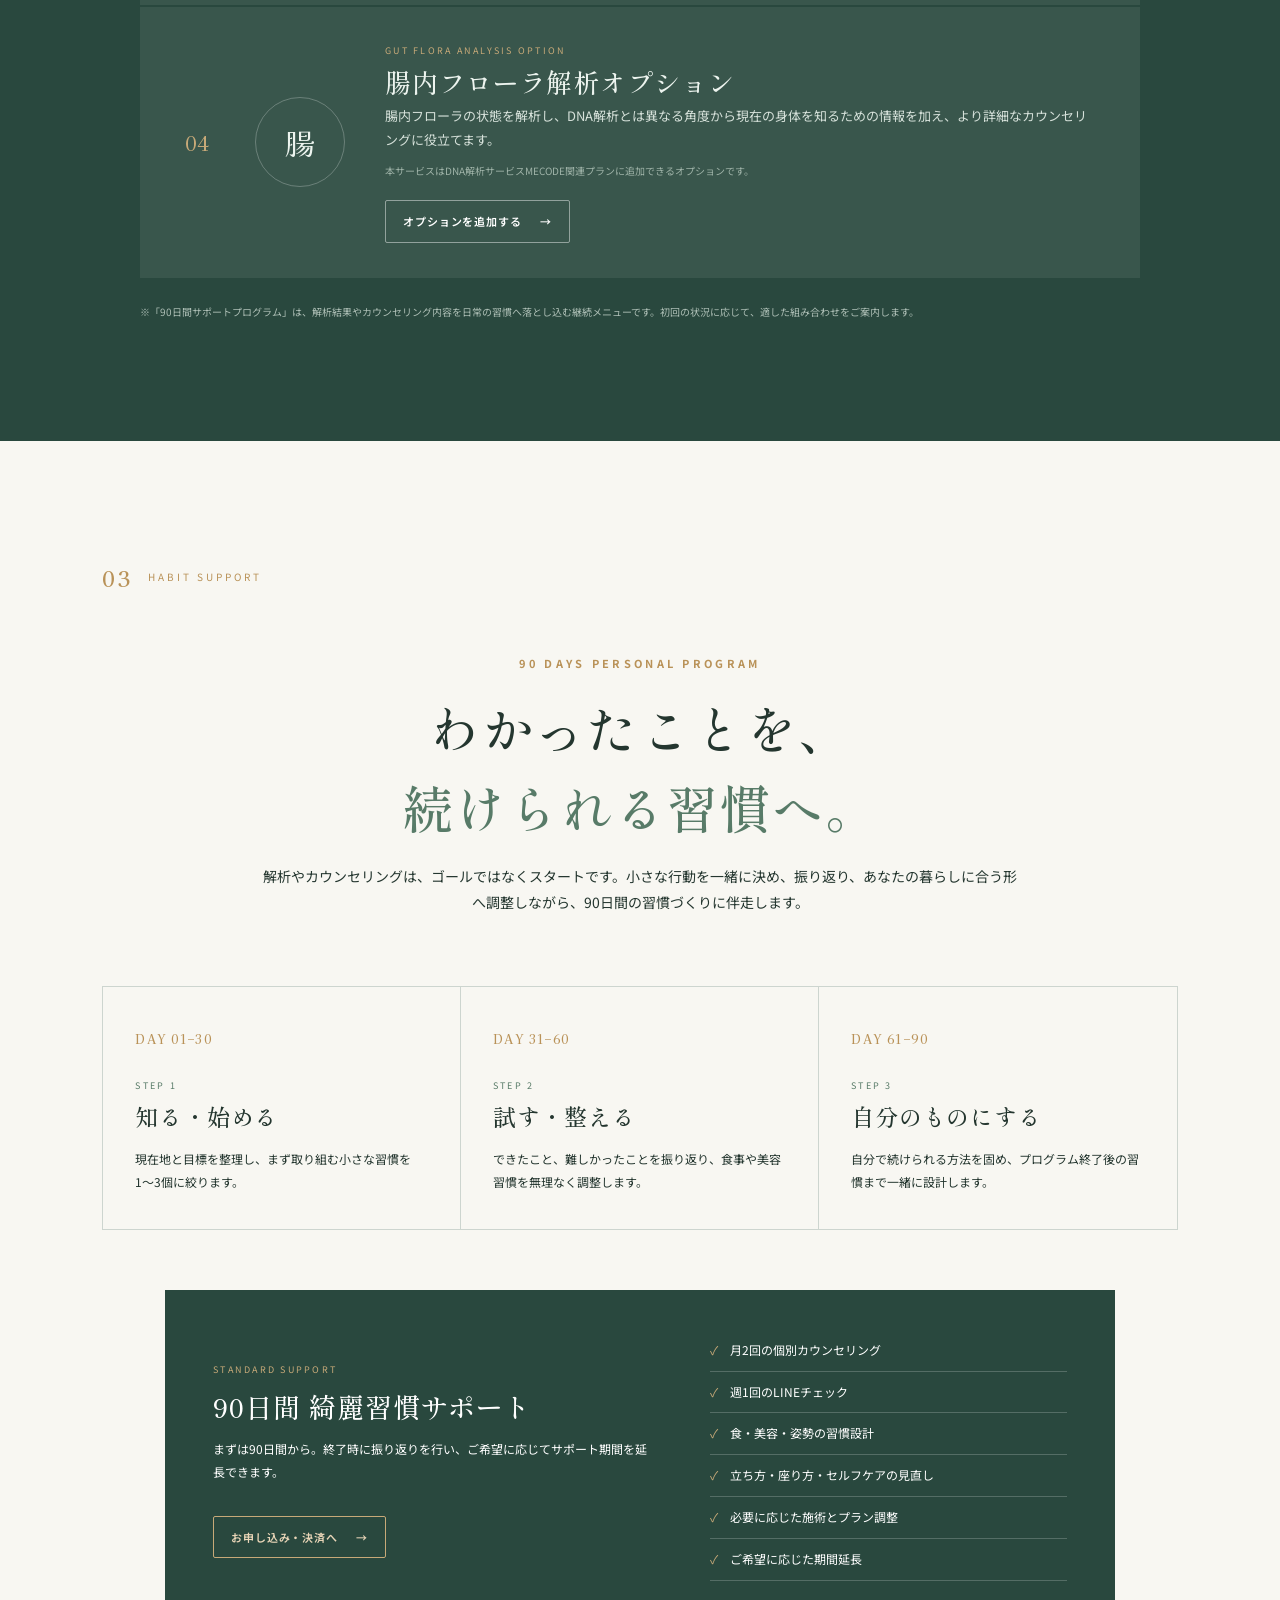
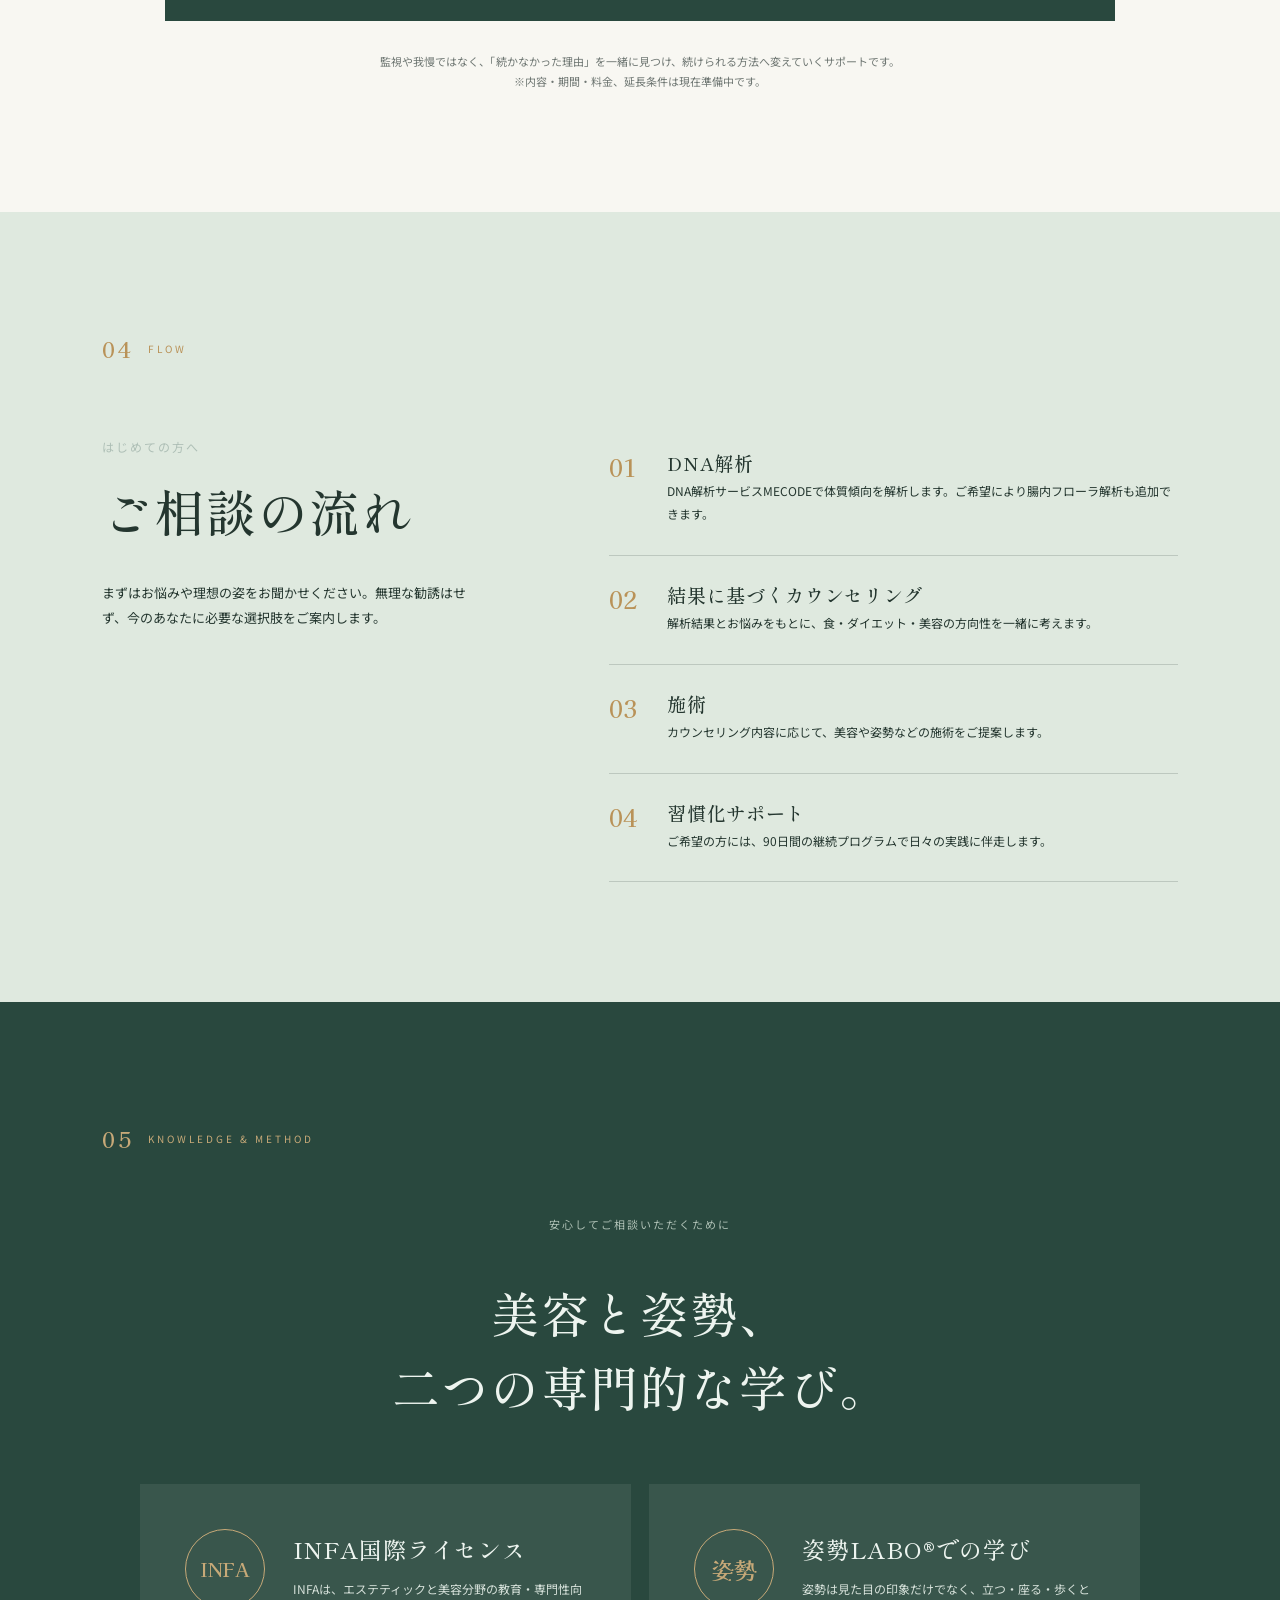
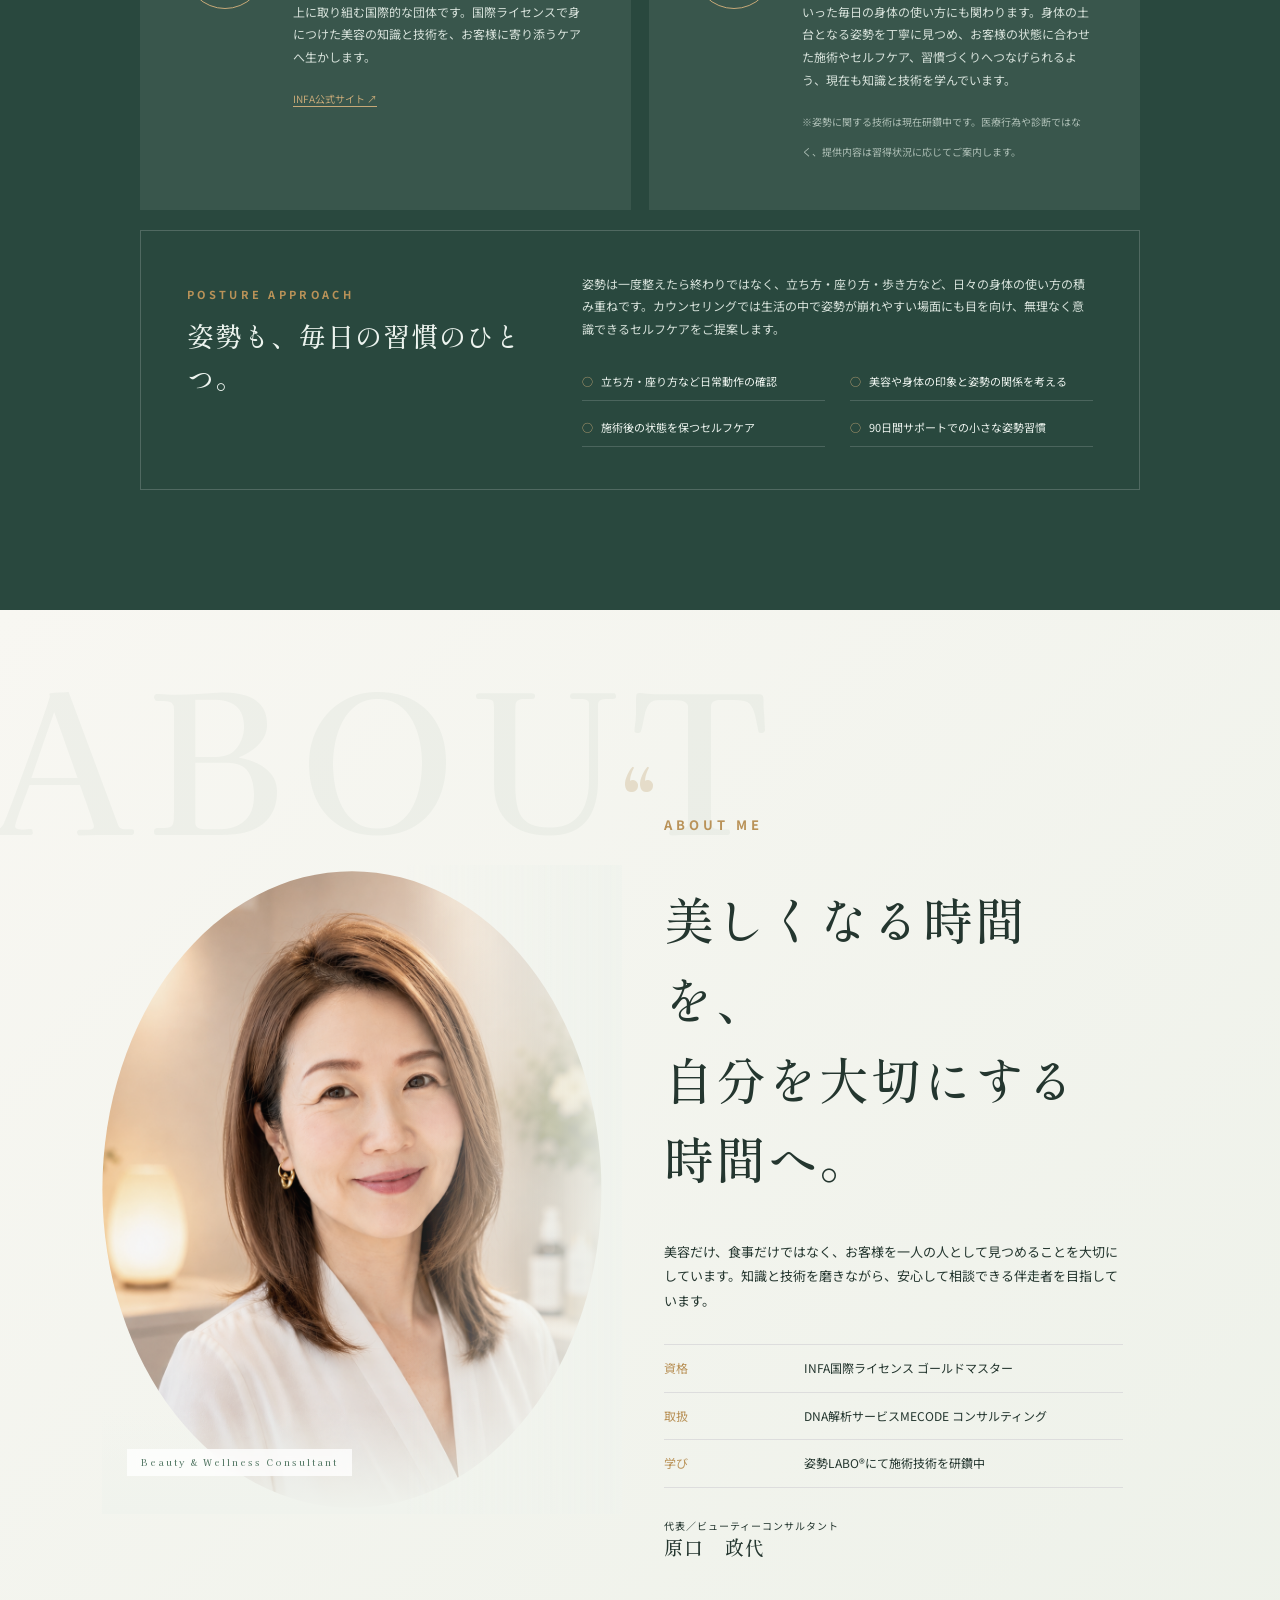
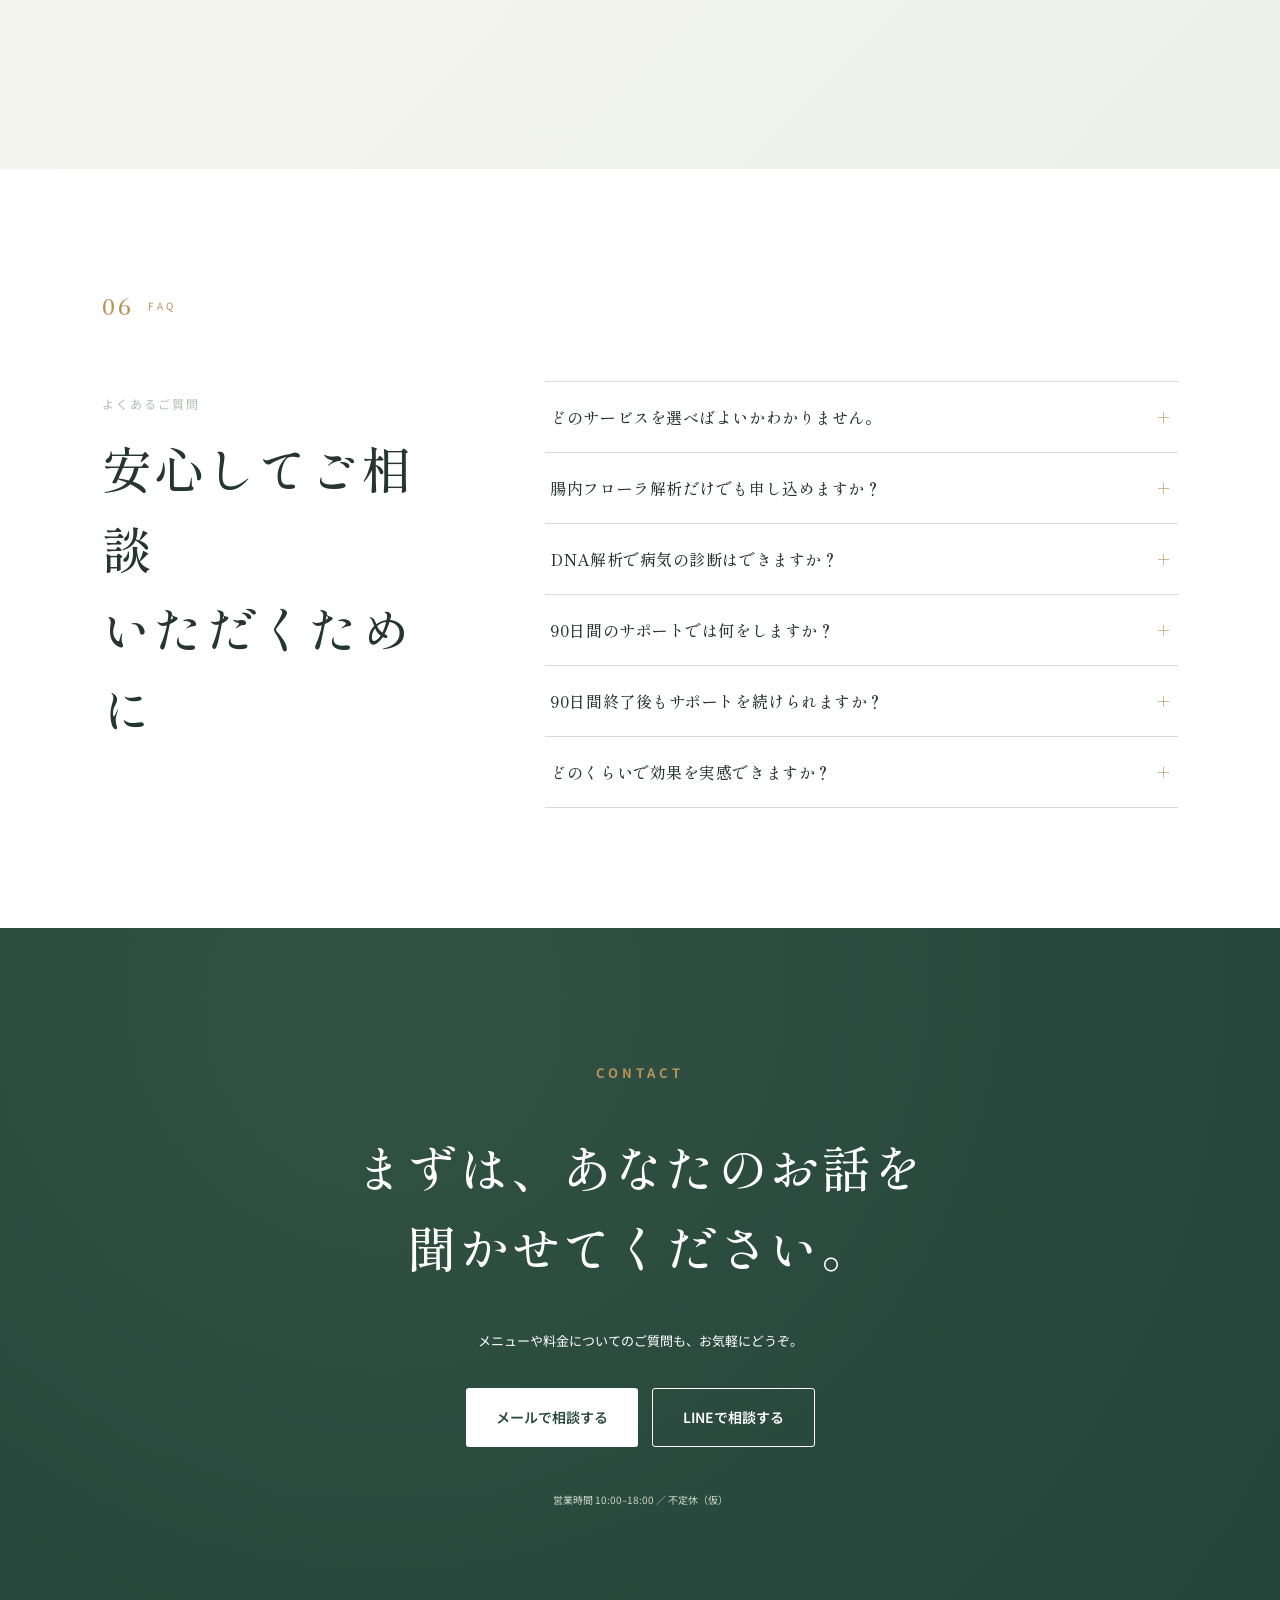
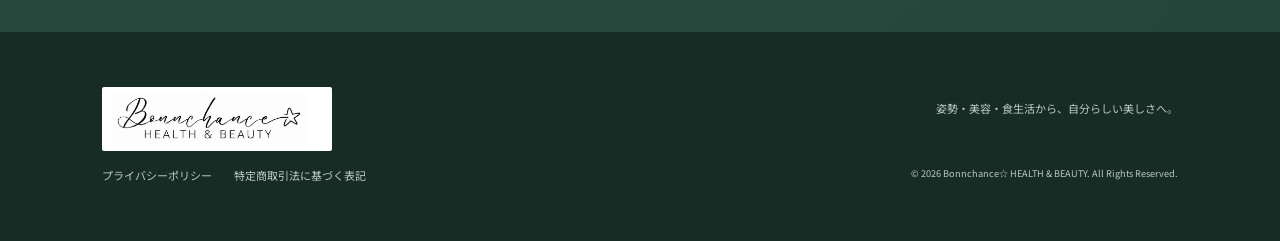
==== commit 187e5056: "Use Shippori Mincho for profile name" ====
--- a/index.html
+++ b/index.html
@@ -8,7 +8,7 @@
   <link rel="preconnect" href="https://fonts.googleapis.com">
   <link rel="preconnect" href="https://fonts.gstatic.com" crossorigin>
   <link href="https://fonts.googleapis.com/css2?family=Kaisei+Decol:wght@400;500;700&family=Noto+Sans+JP:wght@400;500;600;700&family=Shippori+Mincho:wght@400;500;600;700&display=swap" rel="stylesheet">
-  <link rel="stylesheet" href="styles.css?v=20260824-3">
+  <link rel="stylesheet" href="styles.css?v=20260824-4">
 </head>
 <body>
   <aside class="prototype-notice" role="note">このサイトは仮のものです。掲載内容・料金・お申し込み先は準備中です。</aside>
--- a/styles.css
+++ b/styles.css
@@ -24,3 +24,4 @@
 /* Heading typography */
 :root{--heading:"Shippori Mincho","Yu Mincho","YuMincho",serif}
 body h1,body h2,body h3,.pillar b,.accordion summary{font-family:var(--heading)!important;font-style:normal;font-weight:500;letter-spacing:.035em}
+.profile-name{font-family:var(--heading)!important;font-style:normal;font-weight:500;letter-spacing:.06em}
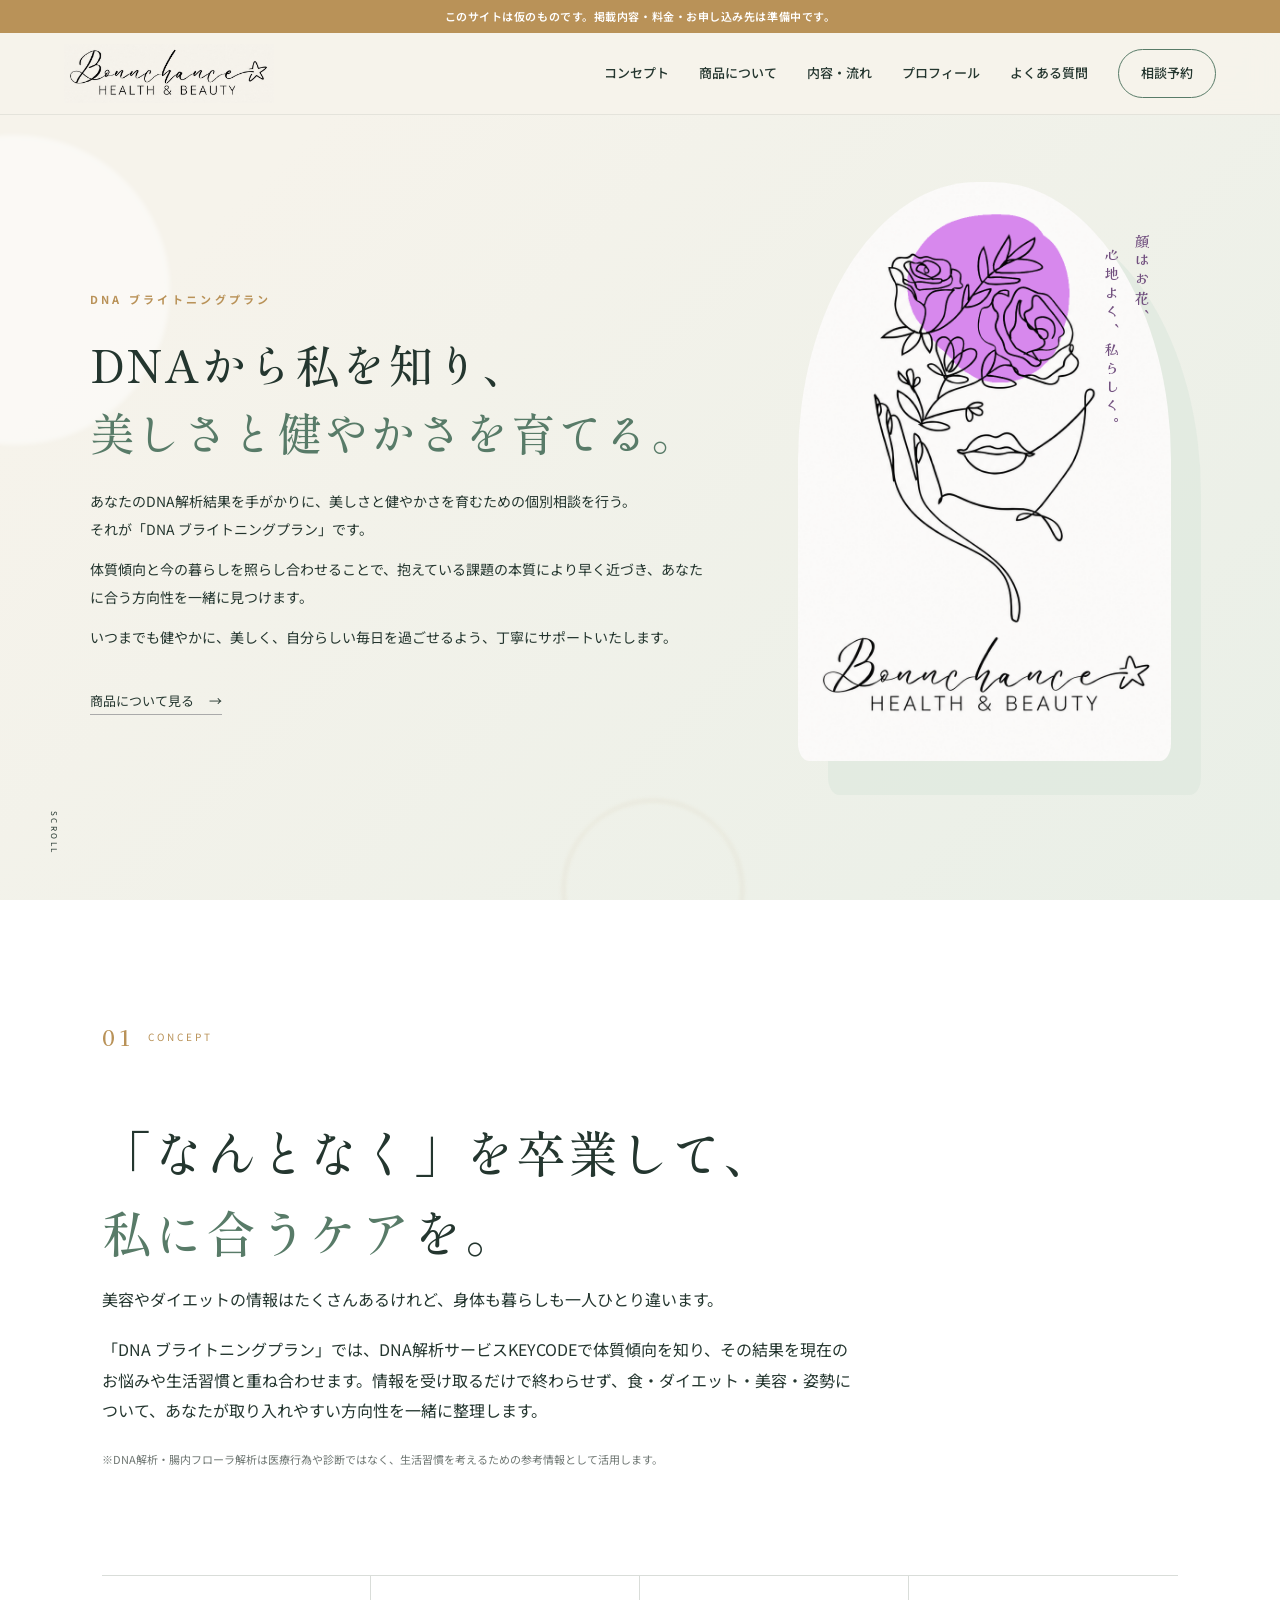
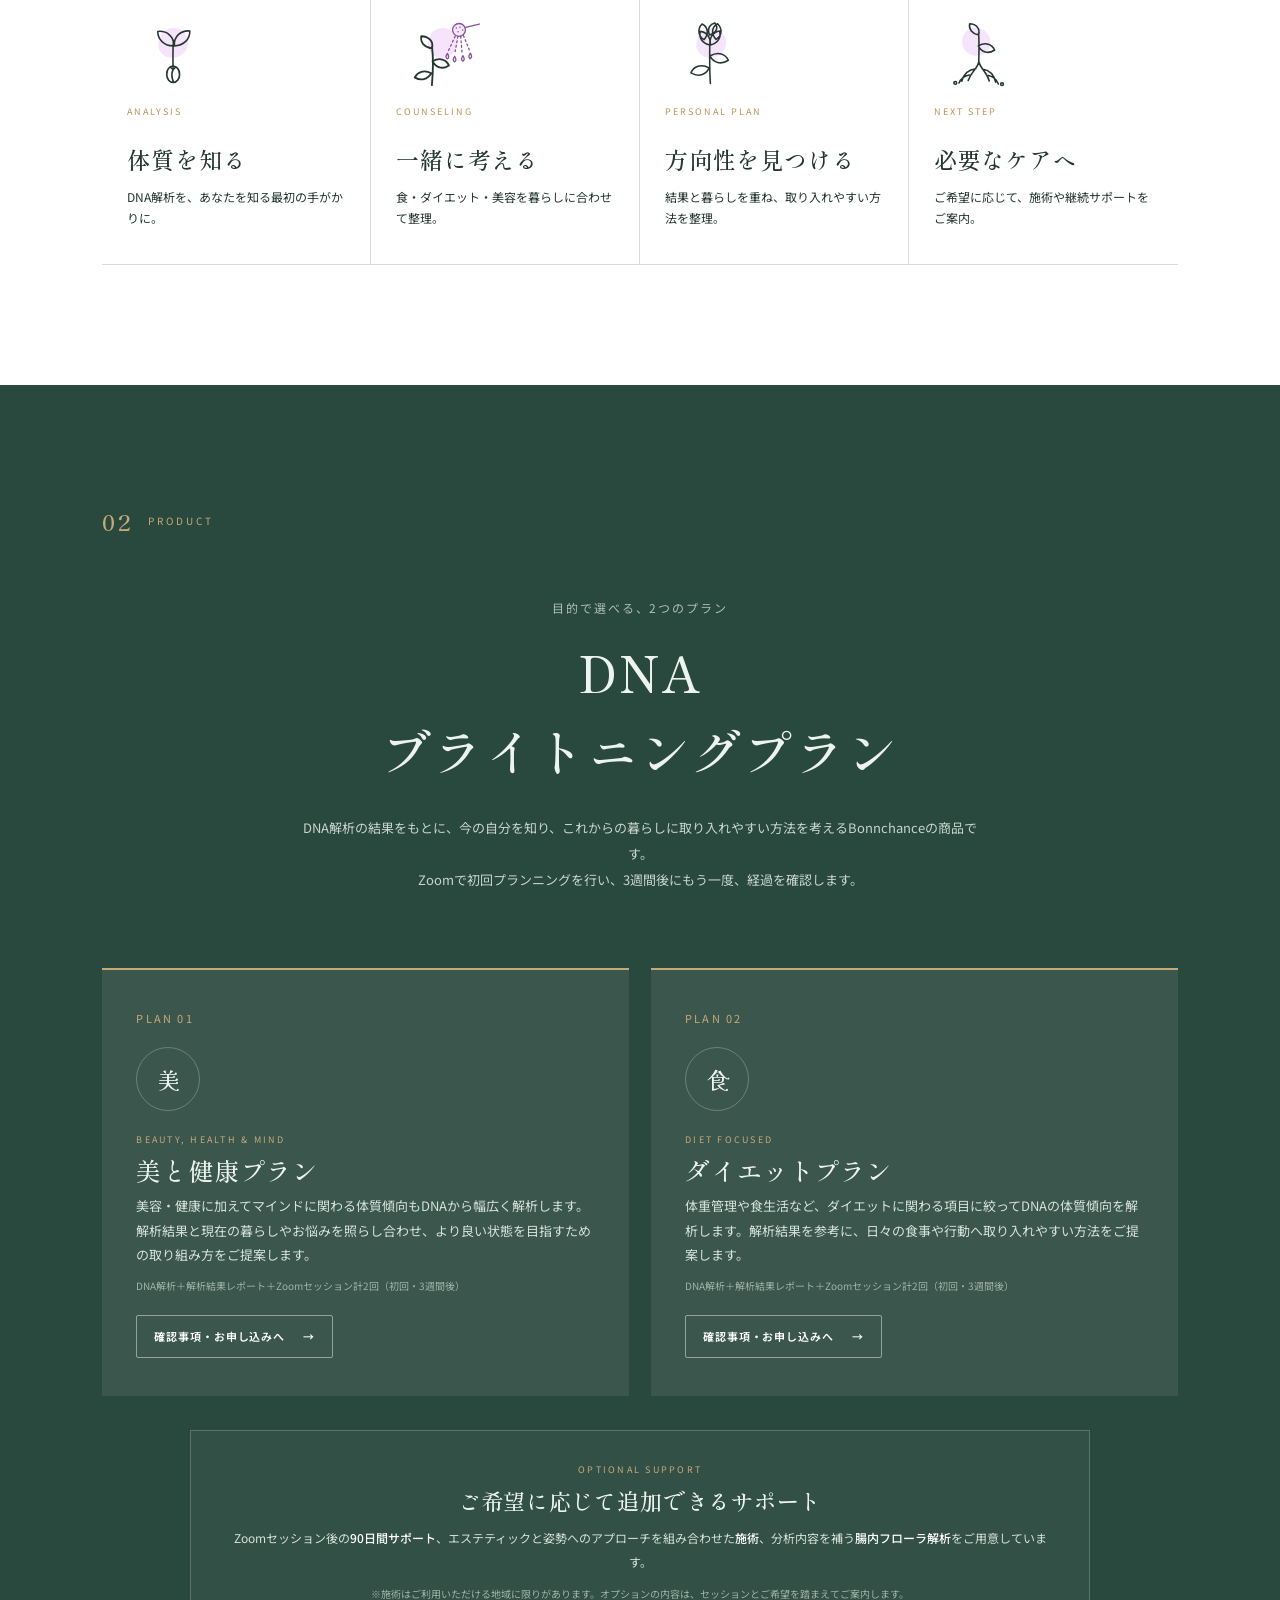
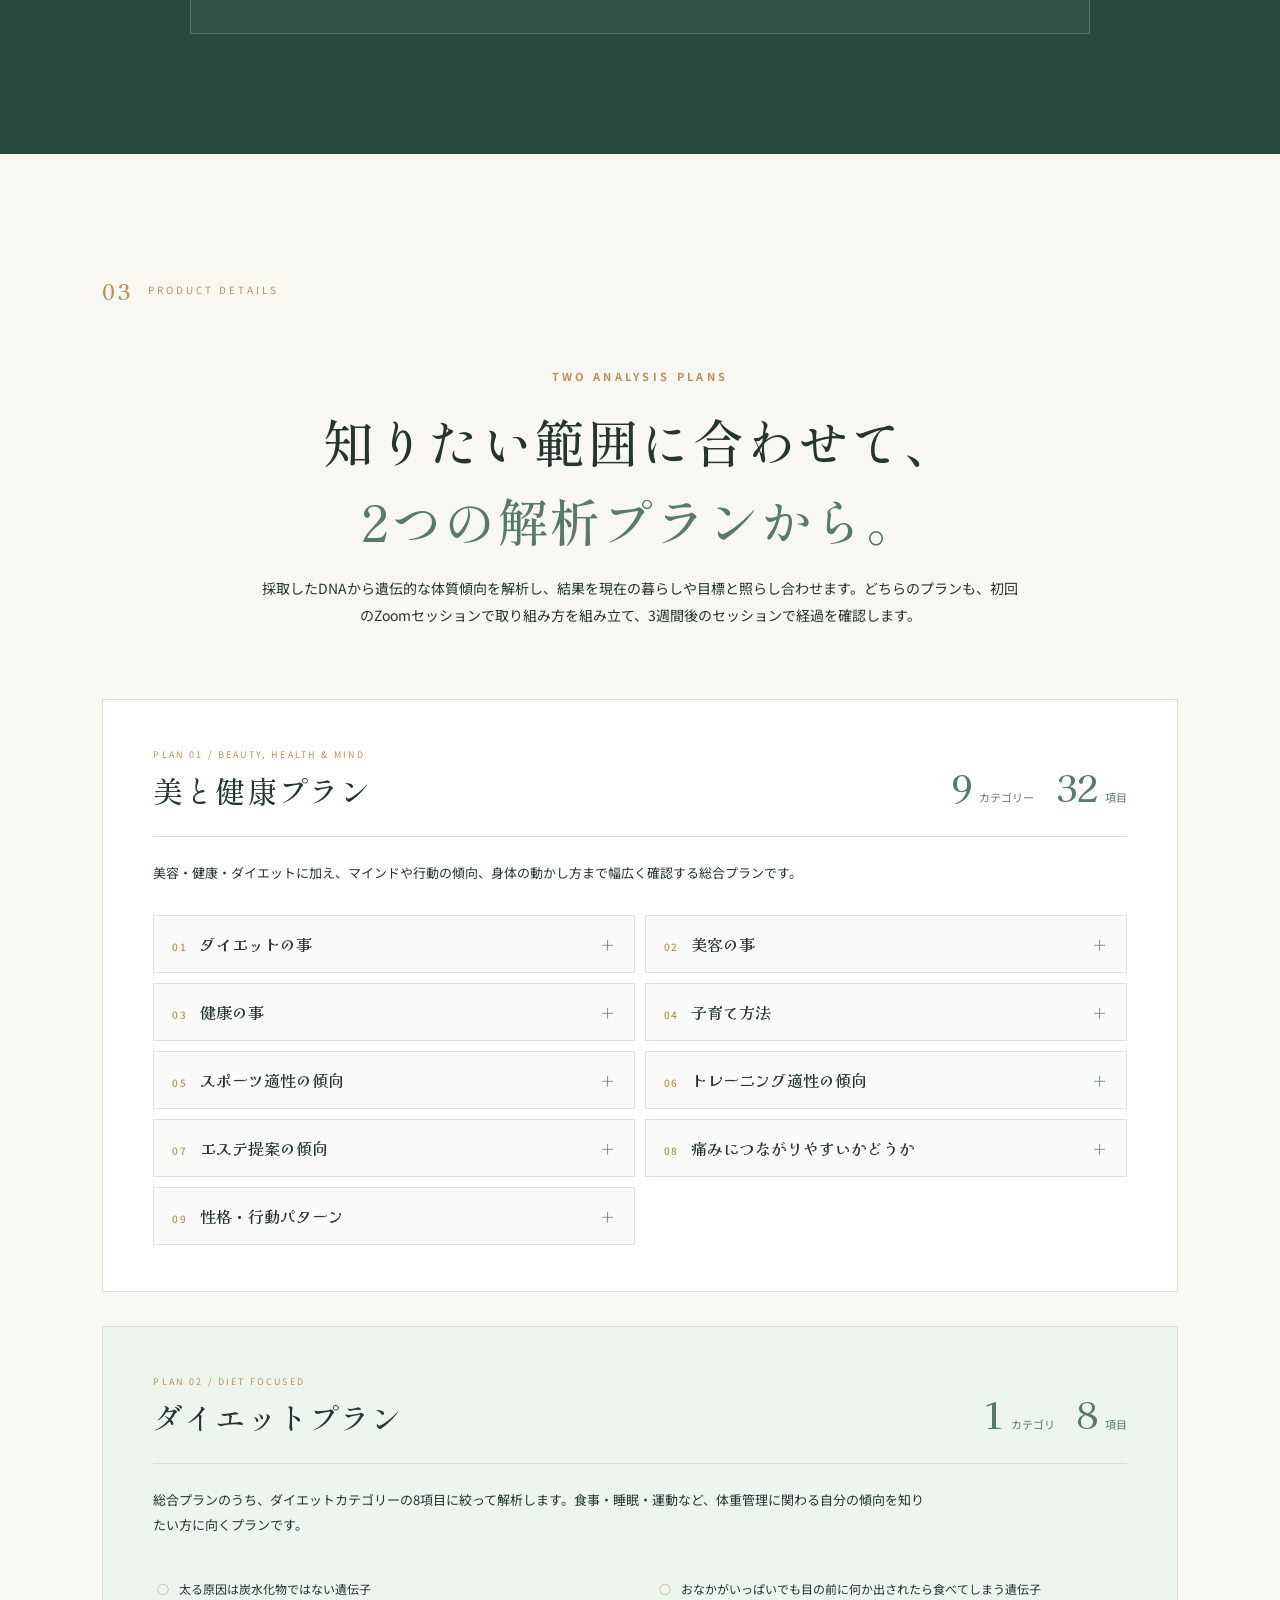
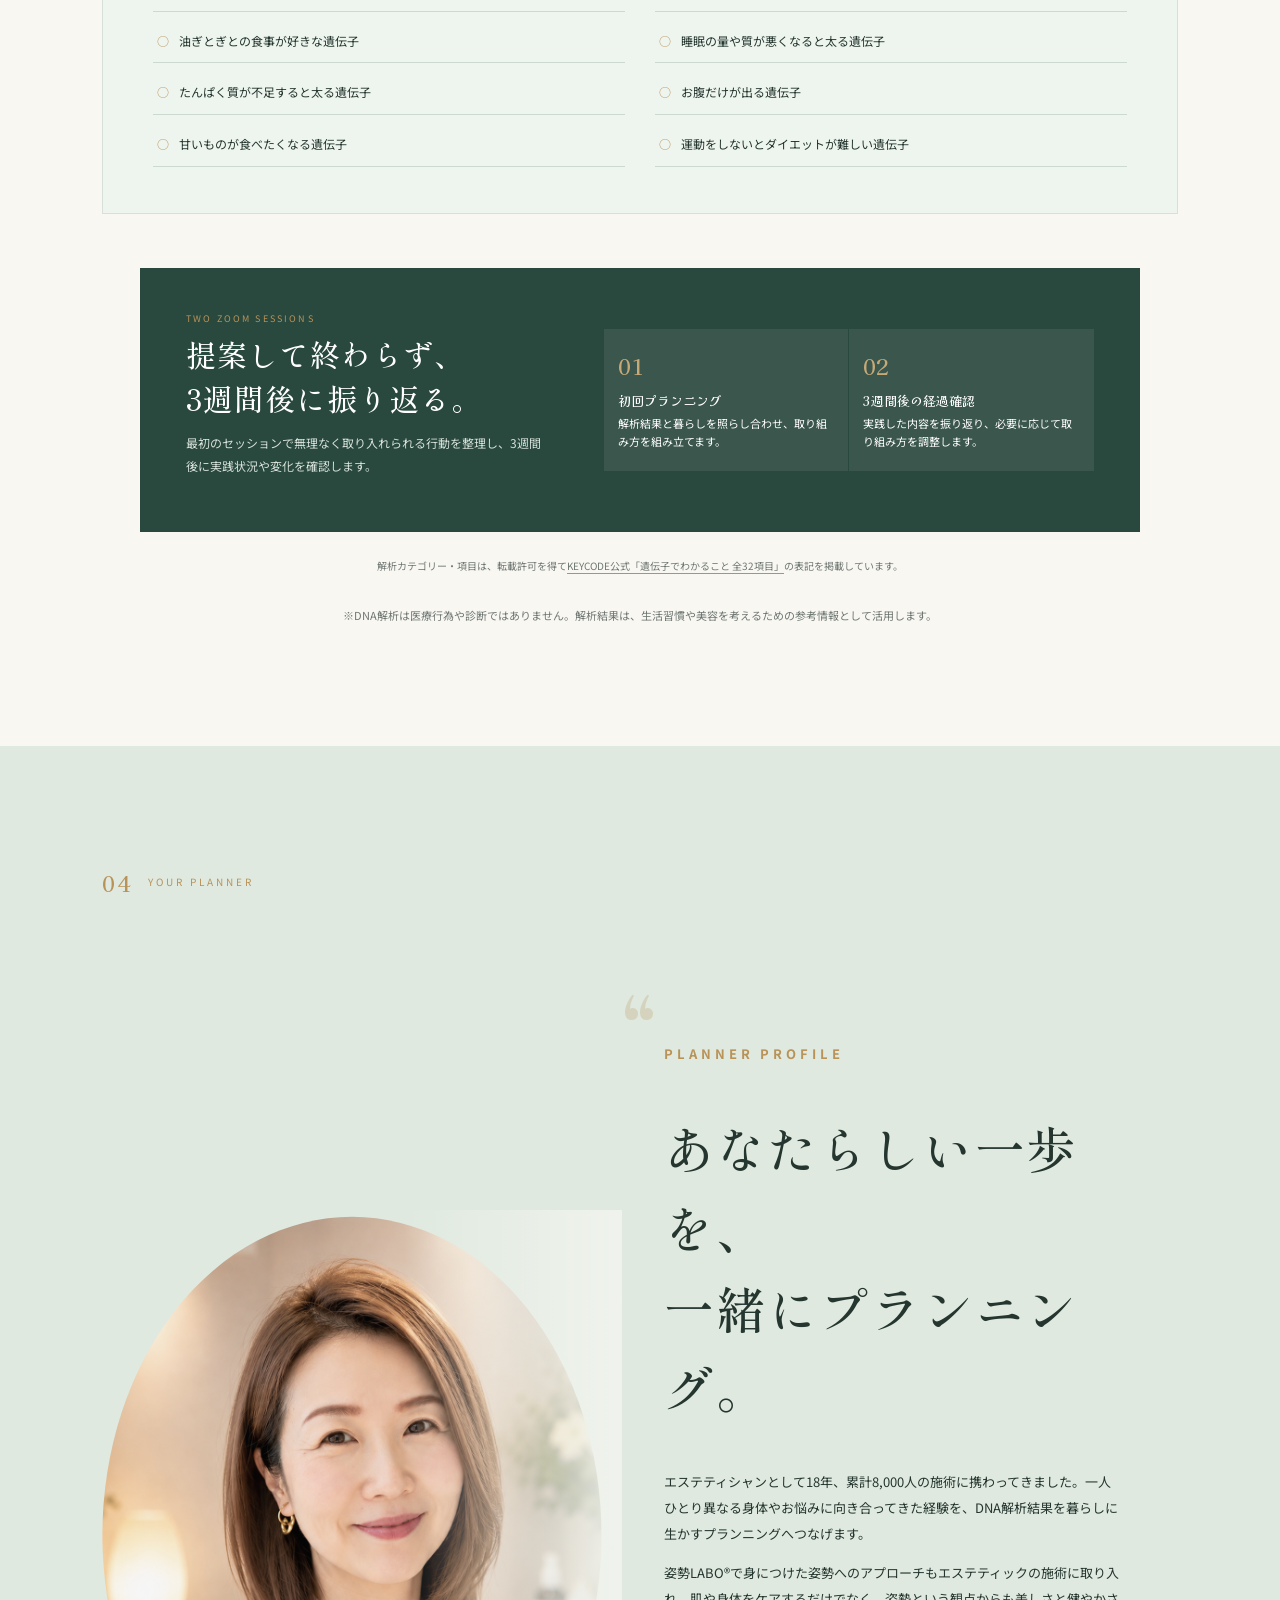
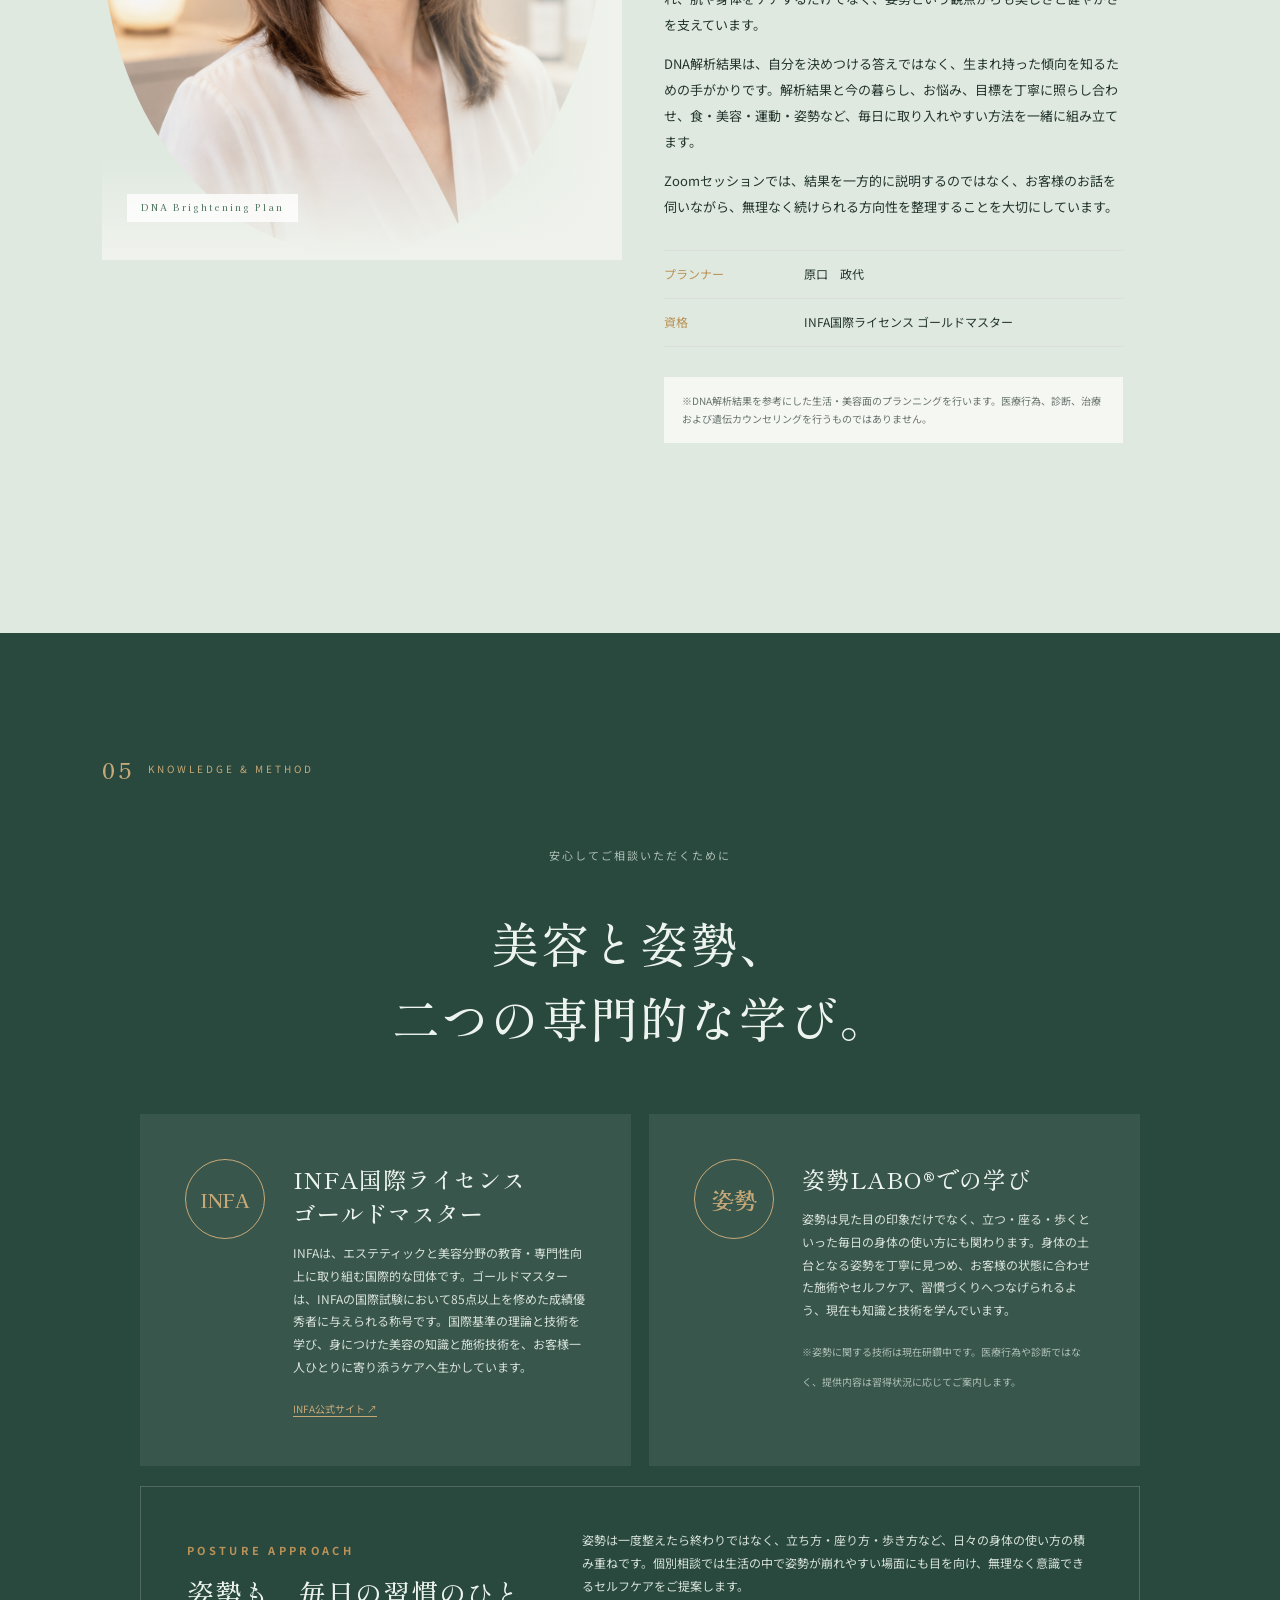
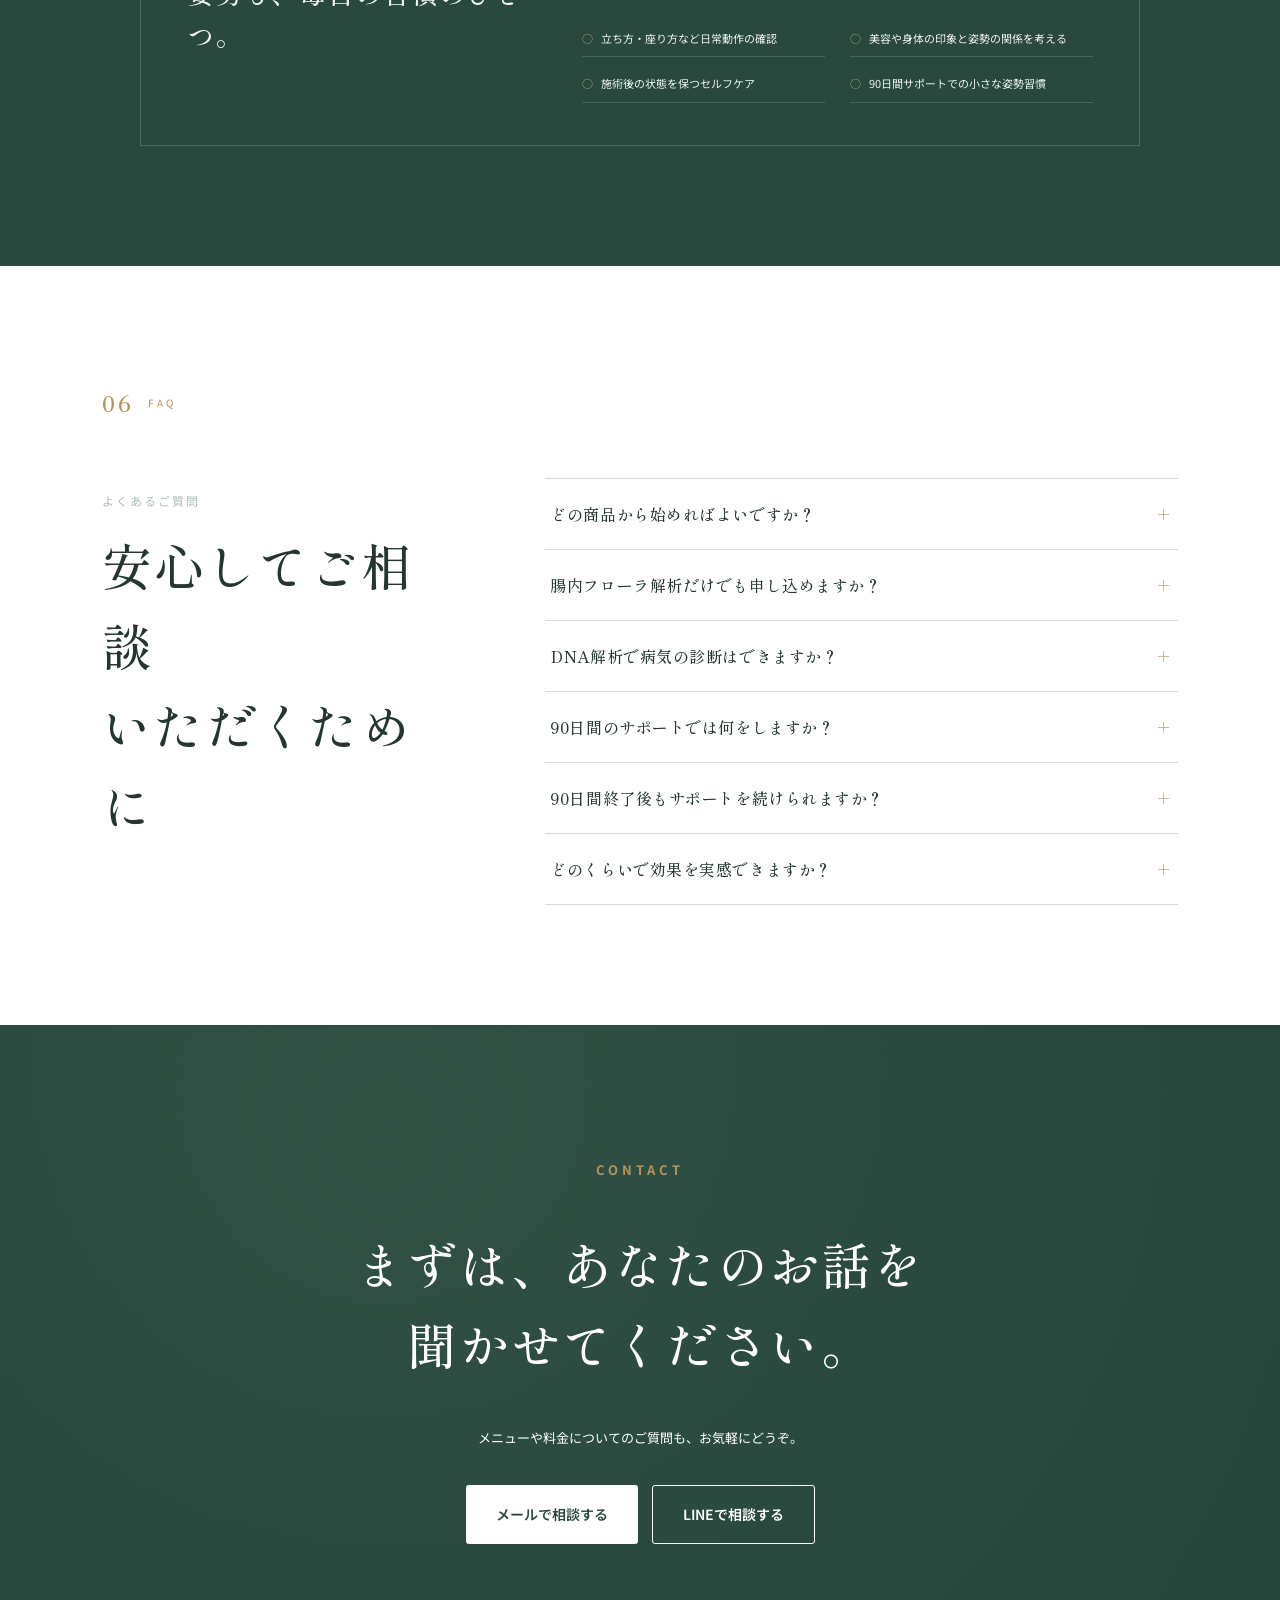
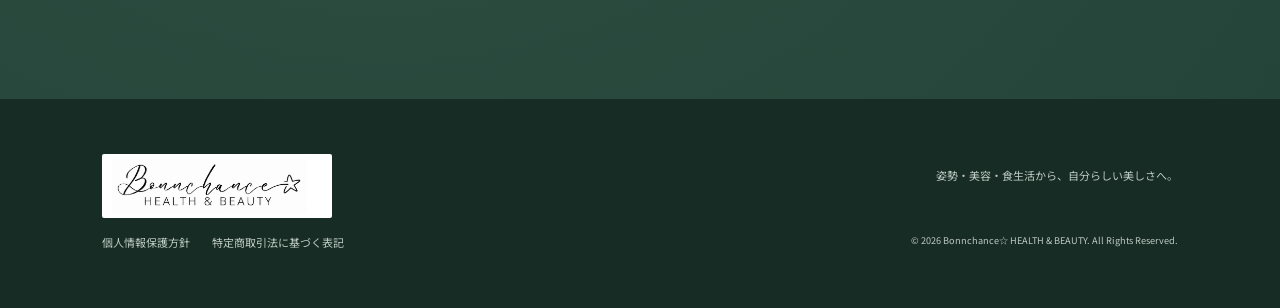
==== commit 089c1612: "Publish latest Bonnchance site updates" ====
--- a/index.html
+++ b/index.html
@@ -3,8 +3,8 @@
 <head>
   <meta charset="utf-8">
   <meta name="viewport" content="width=device-width, initial-scale=1">
-  <meta name="description" content="姿勢・美容・食生活・体質傾向から、一人ひとりの健やかな美しさを支えるパーソナルケアサロン。">
-  <title>Bonnchance☆ HEALTH &amp; BEAUTY｜姿勢・美容・食生活のパーソナルケア</title>
+  <meta name="description" content="DNA解析サービスKEYCODEと個別相談で、美容・食生活・ダイエット・姿勢を自分らしく考えるDNA ブライトニングプラン。">
+  <title>DNA ブライトニングプラン｜DNAから美と健康を考える</title>
   <link rel="preconnect" href="https://fonts.googleapis.com">
   <link rel="preconnect" href="https://fonts.gstatic.com" crossorigin>
   <link href="https://fonts.googleapis.com/css2?family=Kaisei+Decol:wght@400;500;700&family=Noto+Sans+JP:wght@400;500;600;700&family=Shippori+Mincho:wght@400;500;600;700&display=swap" rel="stylesheet">
@@ -16,7 +16,7 @@
     <a class="logo brand-logo" href="#top" aria-label="Bonnchance HEALTH &amp; BEAUTY トップへ"><img src="assets/brand-wordmark.png" alt="Bonnchance HEALTH &amp; BEAUTY"></a>
     <button class="menu-button" type="button" aria-label="メニューを開く" aria-expanded="false"><span></span><span></span><span></span></button>
     <nav class="nav" aria-label="メインナビゲーション">
-      <a href="#concept">コンセプト</a><a href="#services">サービス</a><a href="#program">継続サポート</a><a href="#profile">プロフィール</a><a href="#faq">よくある質問</a>
+      <a href="#concept">コンセプト</a><a href="#services">商品について</a><a href="#program">内容・流れ</a><a href="#profile">プロフィール</a><a href="#faq">よくある質問</a>
       <a class="nav-cta" href="#contact">相談予約</a>
     </nav>
   </header>
@@ -25,10 +25,14 @@
     <section class="hero">
       <div class="hero-orb orb-a"></div><div class="hero-orb orb-b"></div>
       <div class="hero-copy reveal">
-        <p class="eyebrow">POSTURE × BEAUTY × NUTRITION</p>
-        <h1>わたしを知ることから、<br><em>美しさは整いはじめる。</em></h1>
-        <p class="lead">DNA解析から体質傾向を知り、食・ダイエット・美容・姿勢を見つめる。<br>カウンセリングから施術、習慣化まで、あなたらしい健やかな美しさに伴走します。</p>
-        <div class="hero-actions"><a class="button primary" href="#contact">初回相談を予約する</a><a class="text-link" href="#services">サービスを見る <span>→</span></a></div>
+        <p class="eyebrow">DNA ブライトニングプラン</p>
+        <h1>DNAから私を知り、<br><em>美しさと健やかさを育てる。</em></h1>
+        <div class="lead hero-message">
+          <p>あなたのDNA解析結果を手がかりに、美しさと健やかさを育むための個別相談を行う。<br>それが「DNA ブライトニングプラン」です。</p>
+          <p>体質傾向と今の暮らしを照らし合わせることで、抱えている課題の本質により早く近づき、あなたに合う方向性を一緒に見つけます。</p>
+          <p>いつまでも健やかに、美しく、自分らしい毎日を過ごせるよう、丁寧にサポートいたします。</p>
+        </div>
+        <div class="hero-actions"><a class="text-link" href="#services">商品について見る <span>→</span></a></div>
       </div>
       <div class="hero-visual reveal" aria-hidden="true">
         <div class="portrait-shape brand-visual"><img src="assets/brand-illustration-flat-violet.png" alt="Bonnchance☆ HEALTH &amp; BEAUTY ブランドイラスト"></div>
@@ -41,50 +45,64 @@
       <div class="section-label"><span>01</span> CONCEPT</div>
       <div class="intro-grid">
         <h2 class="reveal"><span class="keep-line">「なんとなく」を卒業して、</span><br><em>私に合うケア</em>を。</h2>
-        <div class="intro-text reveal"><p>美容やダイエットの情報はたくさんあるけれど、身体も暮らしも一人ひとり違います。</p><p>Bonnchance☆（ボンシャンス）では、DNA解析サービスMECODEによるDNA解析で体質傾向を知ることからスタート。結果とお悩みに加えて、毎日の立ち方・座り方・身体の使い方にも目を向け、食・ダイエット・美容・姿勢を総合的に整える方法をご提案します。</p><p class="note">※DNA解析・腸内フローラ解析は医療行為や診断ではなく、生活習慣を考えるための参考情報として活用します。</p></div>
+        <div class="intro-text reveal"><p>美容やダイエットの情報はたくさんあるけれど、身体も暮らしも一人ひとり違います。</p><p>「DNA ブライトニングプラン」では、DNA解析サービスKEYCODEで体質傾向を知り、その結果を現在のお悩みや生活習慣と重ね合わせます。情報を受け取るだけで終わらせず、食・ダイエット・美容・姿勢について、あなたが取り入れやすい方向性を一緒に整理します。</p><p class="note">※DNA解析・腸内フローラ解析は医療行為や診断ではなく、生活習慣を考えるための参考情報として活用します。</p></div>
       </div>
       <div class="pillars">
         <article class="pillar reveal"><div class="pillar-art seed-art" aria-hidden="true"><svg viewBox="0 0 96 72"><path class="accent-fill" d="M39 10c9-8 23-5 27 6 4 11-5 22-17 22-11 0-18-12-13-21 1-3 2-5 3-7Z"/><path class="seed-shell" d="M43 56c0-5 3-9 7-9s7 4 7 9-3 9-7 9-7-4-7-9ZM50 64c-2-5-2-9 0-13M50 51l-3-3M50 51l3-3"/><path d="M50 50c0-13 0-22 1-31M51 25c-10 0-17-7-17-16 10-1 18 6 17 16ZM52 25c10 0 17-7 17-16-10-1-18 6-17 16Z"/></svg></div><span>ANALYSIS</span><b>体質を知る</b><p>DNA解析を、あなたを知る最初の手がかりに。</p></article>
         <article class="pillar reveal"><div class="pillar-art watering-art" aria-hidden="true"><svg viewBox="0 0 96 72"><path class="accent-fill" d="M39 10c9-8 23-5 27 6 4 11-5 22-17 22-11 0-18-12-13-21 1-3 2-5 3-7Z"/><path class="customer-stem" d="M40 68c1-16 1-29-1-42M39 28c-8-1-13-6-12-13 8 0 14 5 12 13ZM40 42c8-5 15-2 18 4-7 5-14 3-18-4ZM39 55c-8-4-15-1-18 5 7 4 14 2 18-5Z"/><g class="watering-head"><circle cx="68" cy="7" r="7"/><circle cx="65" cy="5" r=".8"/><circle cx="69" cy="4" r=".8"/><circle cx="72" cy="7" r=".8"/><circle cx="67" cy="9" r=".8"/><path d="M75 4 90 0"/></g><path class="water-line" d="M64 14 57 30M67 14 64 33M70 14 72 32M73 13 80 29"/><path class="water-drop" d="M56 33c-2 3-2 5 0 6 2-1 2-3 0-6ZM64 36c-2 3-2 5 0 6 2-1 2-3 0-6ZM73 35c-2 3-2 5 0 6 2-1 2-3 0-6ZM81 32c-2 3-2 5 0 6 2-1 2-3 0-6Z"/></svg></div><span>COUNSELING</span><b>一緒に考える</b><p>食・ダイエット・美容を暮らしに合わせて整理。</p></article>
-        <article class="pillar reveal"><div class="pillar-art" aria-hidden="true"><svg viewBox="0 0 96 72"><path class="accent-fill" d="M39 10c9-8 23-5 27 6 4 11-5 22-17 22-11 0-18-12-13-21 1-3 2-5 3-7Z"/><path d="M49 66c-1-18 0-33 0-43M49 24c-8-2-12-8-10-15 7 1 12 7 10 15ZM50 24c8-2 12-8 10-15-7 1-12 7-10 15ZM43 18c-7-4-7-12-2-17 6 3 8 10 2 17ZM56 18c7-4 7-12 2-17-6 3-8 10-2 17ZM49 13c-3-7 1-12 6-13 4 5 2 11-6 13ZM49 36c9-5 17-2 20 5-8 5-16 3-20-5ZM48 49c-9-5-17-2-20 5 8 5 16 3 20-5Z"/></svg></div><span>TREATMENT</span><b>身体を整える</b><p>カウンセリング内容に応じた施術をご提案。</p></article>
-        <article class="pillar reveal"><div class="pillar-art" aria-hidden="true"><svg viewBox="0 0 96 72"><path class="accent-fill" d="M38 7c12-5 24 3 23 15-1 12-14 18-24 11-9-6-9-21 1-26Z"/><path d="M49 42c0-12 0-21-1-31M48 13c-7-1-11-6-10-12 7 0 12 5 10 12ZM48 25c8-5 15-2 18 4-7 5-14 3-18-4ZM49 42c-1 8-8 11-11 21M49 42c2 8 9 11 12 21M46 50c-8 1-13 6-15 14M53 50c8 1 13 6 15 14M39 57c-5 1-9 4-11 9M60 57c5 1 9 4 11 9"/><circle cx="24" cy="66" r="1.5"/><circle cx="75" cy="66" r="1.5"/></svg></div><span>OPTION</span><b>さらに詳しく</b><p>腸内フローラ解析で、より詳細な分析も可能です。</p></article>
+        <article class="pillar reveal"><div class="pillar-art" aria-hidden="true"><svg viewBox="0 0 96 72"><path class="accent-fill" d="M39 10c9-8 23-5 27 6 4 11-5 22-17 22-11 0-18-12-13-21 1-3 2-5 3-7Z"/><path d="M49 66c-1-18 0-33 0-43M49 24c-8-2-12-8-10-15 7 1 12 7 10 15ZM50 24c8-2 12-8 10-15-7 1-12 7-10 15ZM43 18c-7-4-7-12-2-17 6 3 8 10 2 17ZM56 18c7-4 7-12 2-17-6 3-8 10-2 17ZM49 13c-3-7 1-12 6-13 4 5 2 11-6 13ZM49 36c9-5 17-2 20 5-8 5-16 3-20-5ZM48 49c-9-5-17-2-20 5 8 5 16 3 20-5Z"/></svg></div><span>PERSONAL PLAN</span><b>方向性を見つける</b><p>結果と暮らしを重ね、取り入れやすい方法を整理。</p></article>
+        <article class="pillar reveal"><div class="pillar-art" aria-hidden="true"><svg viewBox="0 0 96 72"><path class="accent-fill" d="M38 7c12-5 24 3 23 15-1 12-14 18-24 11-9-6-9-21 1-26Z"/><path d="M49 42c0-12 0-21-1-31M48 13c-7-1-11-6-10-12 7 0 12 5 10 12ZM48 25c8-5 15-2 18 4-7 5-14 3-18-4ZM49 42c-1 8-8 11-11 21M49 42c2 8 9 11 12 21M46 50c-8 1-13 6-15 14M53 50c8 1 13 6 15 14M39 57c-5 1-9 4-11 9M60 57c5 1 9 4 11 9"/><circle cx="24" cy="66" r="1.5"/><circle cx="75" cy="66" r="1.5"/></svg></div><span>NEXT STEP</span><b>必要なケアへ</b><p>ご希望に応じて、施術や継続サポートをご案内。</p></article>
       </div>
     </section>
 
     <section class="services section" id="services">
-      <div class="section-label light"><span>02</span> SERVICES</div>
-      <div class="section-heading reveal"><p>目的に合わせて選べる</p><h2>4つのサービス</h2></div>
-      <div class="service-list">
-        <article class="service-card reveal"><div class="service-number">01</div><div class="service-icon">談</div><div class="service-content"><p class="tag">ANALYSIS &amp; COUNSELING</p><h3>DNA解析サービスMECODEからカウンセリングまで</h3><p>DNA解析で体質傾向を知り、結果と現在の生活習慣を照らし合わせながら、食・ダイエット・美容・姿勢について無理なく続けられる方向性を一緒に考えます。</p><small>DNA解析サービスMECODE＋解析結果に基づく個別カウンセリング</small><a class="checkout-link dummy-checkout" href="#" data-product="DNA解析サービスMECODEからカウンセリングまで">お申し込み・決済へ <span>→</span></a></div></article>
-        <article class="service-card reveal"><div class="service-number">02</div><div class="service-icon">整</div><div class="service-content"><p class="tag">ANALYSIS, COUNSELING &amp; TREATMENT</p><h3>DNA解析サービスMECODEから施術まで</h3><p>DNA解析とカウンセリングに加え、姿勢や身体の使い方も確認。一人ひとりの状態と目標に応じて、美容や姿勢の施術まで一貫してご提案します。</p><small>INFA国際ライセンスの美容知識を生かし、姿勢の技術は姿勢LABO®にて研鑽中です。</small><a class="checkout-link dummy-checkout" href="#" data-product="DNA解析サービスMECODEから施術まで">お申し込み・決済へ <span>→</span></a></div></article>
-        <article class="service-card reveal"><div class="service-number">03</div><div class="service-icon">続</div><div class="service-content"><p class="tag">90 DAYS HABIT SUPPORT</p><h3>90日間サポートプログラム</h3><p>食・美容・姿勢の小さな行動を設定し、定期カウンセリングとLINEチェックで実践をサポート。暮らしに合う形へ調整しながら習慣化を目指します。</p><small>90日終了後も、ご希望と状態に応じて延長できます。</small><a class="checkout-link dummy-checkout" href="#" data-product="90日間サポートプログラム">お申し込み・決済へ <span>→</span></a></div></article>
-        <article class="service-card reveal"><div class="service-number">04</div><div class="service-icon">腸</div><div class="service-content"><p class="tag">GUT FLORA ANALYSIS OPTION</p><h3>腸内フローラ解析オプション</h3><p>腸内フローラの状態を解析し、DNA解析とは異なる角度から現在の身体を知るための情報を加え、より詳細なカウンセリングに役立てます。</p><small>本サービスはDNA解析サービスMECODE関連プランに追加できるオプションです。</small><a class="checkout-link dummy-checkout" href="#" data-product="腸内フローラ解析オプション">オプションを追加する <span>→</span></a></div></article>
+      <div class="section-label light"><span>02</span> PRODUCT</div>
+      <div class="section-heading reveal"><p>目的で選べる、2つのプラン</p><h2>DNA<br>ブライトニングプラン</h2><p class="service-overview">DNA解析の結果をもとに、今の自分を知り、これからの暮らしに取り入れやすい方法を考えるBonnchanceの商品です。<br>Zoomで初回プランニングを行い、3週間後にもう一度、経過を確認します。</p></div>
+      <div class="service-structure">
+        <div class="planner-products">
+          <article class="planner-card reveal"><p class="planner-number">PLAN 01</p><div class="service-icon">美</div><div class="service-content"><p class="tag">BEAUTY, HEALTH &amp; MIND</p><h3>美と健康プラン</h3><p>美容・健康に加えてマインドに関わる体質傾向もDNAから幅広く解析します。解析結果と現在の暮らしやお悩みを照らし合わせ、より良い状態を目指すための取り組み方をご提案します。</p><small>DNA解析＋解析結果レポート＋Zoomセッション計2回（初回・3週間後）</small><a class="checkout-link" href="consent.html?plan=beauty">確認事項・お申し込みへ <span>→</span></a></div></article>
+          <article class="planner-card reveal"><p class="planner-number">PLAN 02</p><div class="service-icon">食</div><div class="service-content"><p class="tag">DIET FOCUSED</p><h3>ダイエットプラン</h3><p>体重管理や食生活など、ダイエットに関わる項目に絞ってDNAの体質傾向を解析します。解析結果を参考に、日々の食事や行動へ取り入れやすい方法をご提案します。</p><small>DNA解析＋解析結果レポート＋Zoomセッション計2回（初回・3週間後）</small><a class="checkout-link" href="consent.html?plan=diet">確認事項・お申し込みへ <span>→</span></a></div></article>
+        </div>
+        <div class="planner-options reveal"><p class="tag">OPTIONAL SUPPORT</p><h3>ご希望に応じて追加できるサポート</h3><p>Zoomセッション後の<strong>90日間サポート</strong>、エステティックと姿勢へのアプローチを組み合わせた<strong>施術</strong>、分析内容を補う<strong>腸内フローラ解析</strong>をご用意しています。</p><small>※施術はご利用いただける地域に限りがあります。オプションの内容は、セッションとご希望を踏まえてご案内します。</small></div>
       </div>
-      <p class="service-note">※「90日間サポートプログラム」は、解析結果やカウンセリング内容を日常の習慣へ落とし込む継続メニューです。初回の状況に応じて、適した組み合わせをご案内します。</p>
     </section>
 
     <section class="program section" id="program">
-      <div class="section-label"><span>03</span> HABIT SUPPORT</div>
-      <div class="program-intro reveal"><p class="eyebrow">90 DAYS PERSONAL PROGRAM</p><h2>わかったことを、<br><em>続けられる習慣へ。</em></h2><p>解析やカウンセリングは、ゴールではなくスタートです。小さな行動を一緒に決め、振り返り、あなたの暮らしに合う形へ調整しながら、90日間の習慣づくりに伴走します。</p></div>
-      <div class="program-phases">
-        <article class="phase reveal"><b>DAY 01–30</b><span>STEP 1</span><h3>知る・始める</h3><p>現在地と目標を整理し、まず取り組む小さな習慣を1〜3個に絞ります。</p></article>
-        <article class="phase reveal"><b>DAY 31–60</b><span>STEP 2</span><h3>試す・整える</h3><p>できたこと、難しかったことを振り返り、食事や美容習慣を無理なく調整します。</p></article>
-        <article class="phase reveal"><b>DAY 61–90</b><span>STEP 3</span><h3>自分のものにする</h3><p>自分で続けられる方法を固め、プログラム終了後の習慣まで一緒に設計します。</p></article>
-      </div>
-      <div class="support-box reveal"><div><p class="tag">STANDARD SUPPORT</p><h3>90日間 綺麗習慣サポート</h3><p>まずは90日間から。終了時に振り返りを行い、ご希望に応じてサポート期間を延長できます。</p><a class="checkout-link gold dummy-checkout" href="#" data-product="90日間サポートプログラム">お申し込み・決済へ <span>→</span></a></div><ul><li>月2回の個別カウンセリング</li><li>週1回のLINEチェック</li><li>食・美容・姿勢の習慣設計</li><li>立ち方・座り方・セルフケアの見直し</li><li>必要に応じた施術とプラン調整</li><li>ご希望に応じた期間延長</li></ul></div>
-      <p class="program-note">監視や我慢ではなく、「続かなかった理由」を一緒に見つけ、続けられる方法へ変えていくサポートです。<br>※内容・期間・料金、延長条件は現在準備中です。</p>
+      <div class="section-label"><span>03</span> PRODUCT DETAILS</div>
+      <div class="program-intro reveal"><p class="eyebrow">TWO ANALYSIS PLANS</p><h2>知りたい範囲に合わせて、<br><em>2つの解析プランから。</em></h2><p>採取したDNAから遺伝的な体質傾向を解析し、結果を現在の暮らしや目標と照らし合わせます。どちらのプランも、初回のZoomセッションで取り組み方を組み立て、3週間後のセッションで経過を確認します。</p></div>
+
+      <article class="analysis-plan analysis-plan-full reveal">
+        <div class="analysis-plan-heading"><div><p class="tag">PLAN 01 / BEAUTY, HEALTH &amp; MIND</p><h3>美と健康プラン</h3></div><p class="analysis-count"><b>9</b>カテゴリー<span><b>32</b>項目</span></p></div>
+        <p class="analysis-lead">美容・健康・ダイエットに加え、マインドや行動の傾向、身体の動かし方まで幅広く確認する総合プランです。</p>
+        <div class="analysis-categories">
+          <details class="analysis-category"><summary><span>01</span>ダイエットの事</summary><ul><li>太る原因は炭水化物ではない遺伝子</li><li>おなかがいっぱいでも目の前に何か出されたら食べてしまう遺伝子</li><li>油ぎとぎとの食事が好きな遺伝子</li><li>睡眠の量や質が悪くなると太る遺伝子</li><li>たんぱく質が不足すると太る遺伝子</li><li>お腹だけが出る遺伝子</li><li>甘いものが食べたくなる遺伝子</li><li>運動をしないとダイエットが難しい遺伝子</li></ul></details>
+          <details class="analysis-category"><summary><span>02</span>美容の事</summary><ul><li>シミが出来やすい遺伝子</li><li>しわが出来やすい遺伝子</li><li>活性酸素が溜まりやすい遺伝子</li><li>顔の骨がくぼんで年をとって見える遺伝子</li></ul></details>
+          <details class="analysis-category"><summary><span>03</span>健康の事</summary><ul><li>血液がどろどろになってリンパが詰まりやすい遺伝子</li><li>体温が低くなりやすい遺伝子</li><li>骨がもろくなりやすい遺伝子</li><li>アレルギーやアトピーや花粉症になりやすい遺伝子</li><li>ミネラル不足になると病気になりやすくなる遺伝子</li><li>疲れやすい遺伝子</li><li>還元型COQ10が効く遺伝子</li></ul></details>
+          <details class="analysis-category"><summary><span>04</span>子育て方法</summary><ul><li>恋愛するとラブラブしていたい遺伝子</li><li>恋愛すると家族のような関係になる遺伝子</li><li>幸せホルモンのドーパミンがちゃんと出る遺伝子</li></ul></details>
+          <details class="analysis-category"><summary><span>05</span>スポーツ適性の傾向</summary><ul><li>長距離向きな遺伝子</li><li>短距離向きな遺伝子</li><li>ミトコンドリアの部屋がたくさんある遺伝子</li></ul></details>
+          <details class="analysis-category"><summary><span>06</span>トレーニング適性の傾向</summary><ul><li>筋肉が付きやすい遺伝子</li><li>筋肉が落ちやすい遺伝子</li></ul></details>
+          <details class="analysis-category"><summary><span>07</span>エステ提案の傾向</summary><ul><li>血液がどろどろになってリンパが詰まりやすい遺伝子</li><li>体温が低くなりやすい遺伝子</li></ul></details>
+          <details class="analysis-category"><summary><span>08</span>痛みにつながりやすいかどうか</summary><ul><li>精神的な痛みに弱い遺伝子</li><li>根に持つ遺伝子</li></ul></details>
+          <details class="analysis-category"><summary><span>09</span>性格・行動パターン</summary><ul><li>大皿料理でも楽しく食事ができる遺伝子</li><li>小皿でたくさん出てこないと楽しめない遺伝子</li><li>一度気に入るとずーっとそればかり着る・行く遺伝子</li></ul></details>
+        </div>
+      </article>
+
+      <article class="analysis-plan analysis-plan-diet reveal">
+        <div class="analysis-plan-heading"><div><p class="tag">PLAN 02 / DIET FOCUSED</p><h3>ダイエットプラン</h3></div><p class="analysis-count"><b>1</b>カテゴリ<span><b>8</b>項目</span></p></div>
+        <p class="analysis-lead">総合プランのうち、ダイエットカテゴリーの8項目に絞って解析します。食事・睡眠・運動など、体重管理に関わる自分の傾向を知りたい方に向くプランです。</p>
+        <ul class="diet-items"><li>太る原因は炭水化物ではない遺伝子</li><li>おなかがいっぱいでも目の前に何か出されたら食べてしまう遺伝子</li><li>油ぎとぎとの食事が好きな遺伝子</li><li>睡眠の量や質が悪くなると太る遺伝子</li><li>たんぱく質が不足すると太る遺伝子</li><li>お腹だけが出る遺伝子</li><li>甘いものが食べたくなる遺伝子</li><li>運動をしないとダイエットが難しい遺伝子</li></ul>
+      </article>
+
+      <div class="planning-session reveal"><div><p class="tag">TWO ZOOM SESSIONS</p><h3>提案して終わらず、<br>3週間後に振り返る。</h3><p>最初のセッションで無理なく取り入れられる行動を整理し、3週間後に実践状況や変化を確認します。</p></div><ol><li><b>01</b><span><strong>初回プランニング</strong><br>解析結果と暮らしを照らし合わせ、取り組み方を組み立てます。</span></li><li><b>02</b><span><strong>3週間後の経過確認</strong><br>実践した内容を振り返り、必要に応じて取り組み方を調整します。</span></li></ol></div>
+      <p class="analysis-source">解析カテゴリー・項目は、転載許可を得て<a href="https://mecode.you/products/mecode" target="_blank" rel="noopener">KEYCODE公式「遺伝子でわかること 全32項目」</a>の表記を掲載しています。</p>
+      <p class="program-note">※DNA解析は医療行為や診断ではありません。解析結果は、生活習慣や美容を考えるための参考情報として活用します。</p>
     </section>
 
-    <section class="flow section">
-      <div class="section-label"><span>04</span> FLOW</div>
-      <div class="flow-grid">
-        <div class="section-heading reveal"><p>はじめての方へ</p><h2>ご相談の流れ</h2><p class="body-copy">まずはお悩みや理想の姿をお聞かせください。無理な勧誘はせず、今のあなたに必要な選択肢をご案内します。</p></div>
-        <ol class="steps">
-          <li class="reveal"><b>01</b><div><h3>DNA解析</h3><p>DNA解析サービスMECODEで体質傾向を解析します。ご希望により腸内フローラ解析も追加できます。</p></div></li>
-          <li class="reveal"><b>02</b><div><h3>結果に基づくカウンセリング</h3><p>解析結果とお悩みをもとに、食・ダイエット・美容の方向性を一緒に考えます。</p></div></li>
-          <li class="reveal"><b>03</b><div><h3>施術</h3><p>カウンセリング内容に応じて、美容や姿勢などの施術をご提案します。</p></div></li>
-          <li class="reveal"><b>04</b><div><h3>習慣化サポート</h3><p>ご希望の方には、90日間の継続プログラムで日々の実践に伴走します。</p></div></li>
-        </ol>
+    <section class="planner-profile section" id="profile">
+      <div class="section-label"><span>04</span> YOUR PLANNER</div>
+      <div class="profile-card reveal">
+        <figure class="profile-photo"><img src="assets/about-me-profile.png" alt="DNA ブライトニングプラン 原口政代"><figcaption>DNA Brightening Plan</figcaption></figure>
+        <div class="profile-copy"><p class="eyebrow">PLANNER PROFILE</p><h2>あなたらしい一歩を、<br>一緒にプランニング。</h2><p>エステティシャンとして18年、累計8,000人の施術に携わってきました。一人ひとり異なる身体やお悩みに向き合ってきた経験を、DNA解析結果を暮らしに生かすプランニングへつなげます。</p><p>姿勢LABO®で身につけた姿勢へのアプローチもエステティックの施術に取り入れ、肌や身体をケアするだけでなく、姿勢という観点からも美しさと健やかさを支えています。</p><p>DNA解析結果は、自分を決めつける答えではなく、生まれ持った傾向を知るための手がかりです。解析結果と今の暮らし、お悩み、目標を丁寧に照らし合わせ、食・美容・運動・姿勢など、毎日に取り入れやすい方法を一緒に組み立てます。</p><p>Zoomセッションでは、結果を一方的に説明するのではなく、お客様のお話を伺いながら、無理なく続けられる方向性を整理することを大切にしています。</p><dl><div><dt>プランナー</dt><dd>原口　政代</dd></div><div><dt>資格</dt><dd>INFA国際ライセンス ゴールドマスター</dd></div></dl><p class="planner-role-note">※DNA解析結果を参考にした生活・美容面のプランニングを行います。医療行為、診断、治療および遺伝カウンセリングを行うものではありません。</p></div>
       </div>
     </section>
 
@@ -92,40 +110,33 @@
       <div class="section-label light"><span>05</span> KNOWLEDGE &amp; METHOD</div>
       <div class="credential-heading reveal"><p>安心してご相談いただくために</p><h2>美容と姿勢、<br>二つの専門的な学び。</h2></div>
       <div class="credential-grid">
-        <article class="credential reveal"><div class="credential-mark">INFA</div><div><h3>INFA国際ライセンス</h3><p>INFAは、エステティックと美容分野の教育・専門性向上に取り組む国際的な団体です。国際ライセンスで身につけた美容の知識と技術を、お客様に寄り添うケアへ生かします。</p><a href="https://www.infa.org/" target="_blank" rel="noopener">INFA公式サイト ↗</a></div></article>
+        <article class="credential reveal"><div class="credential-mark">INFA</div><div><h3>INFA国際ライセンス<br>ゴールドマスター</h3><p>INFAは、エステティックと美容分野の教育・専門性向上に取り組む国際的な団体です。ゴールドマスターは、INFAの国際試験において85点以上を修めた成績優秀者に与えられる称号です。国際基準の理論と技術を学び、身につけた美容の知識と施術技術を、お客様一人ひとりに寄り添うケアへ生かしています。</p><a href="https://www.infa.org/en/les-passeports-internationaux" target="_blank" rel="noopener">INFA公式サイト ↗</a></div></article>
         <article class="credential reveal"><div class="credential-mark jp">姿勢</div><div><h3>姿勢LABO®での学び</h3><p>姿勢は見た目の印象だけでなく、立つ・座る・歩くといった毎日の身体の使い方にも関わります。身体の土台となる姿勢を丁寧に見つめ、お客様の状態に合わせた施術やセルフケア、習慣づくりへつなげられるよう、現在も知識と技術を学んでいます。</p><small>※姿勢に関する技術は現在研鑽中です。医療行為や診断ではなく、提供内容は習得状況に応じてご案内します。</small></div></article>
       </div>
       <div class="posture-focus reveal">
         <div class="posture-title"><p class="eyebrow">POSTURE APPROACH</p><h3>姿勢も、毎日の習慣のひとつ。</h3></div>
-        <div class="posture-copy"><p>姿勢は一度整えたら終わりではなく、立ち方・座り方・歩き方など、日々の身体の使い方の積み重ねです。カウンセリングでは生活の中で姿勢が崩れやすい場面にも目を向け、無理なく意識できるセルフケアをご提案します。</p><ul><li>立ち方・座り方など日常動作の確認</li><li>美容や身体の印象と姿勢の関係を考える</li><li>施術後の状態を保つセルフケア</li><li>90日間サポートでの小さな姿勢習慣</li></ul></div>
-      </div>
-    </section>
-
-    <section class="profile section" id="profile">
-      <div class="profile-card reveal">
-        <figure class="profile-photo"><img src="assets/about-me-profile.png" alt="代表者プロフィール写真"><figcaption>Beauty &amp; Wellness Consultant</figcaption></figure>
-        <div class="profile-copy"><p class="eyebrow">ABOUT ME</p><h2>美しくなる時間を、<br>自分を大切にする時間へ。</h2><p>美容だけ、食事だけではなく、お客様を一人の人として見つめることを大切にしています。知識と技術を磨きながら、安心して相談できる伴走者を目指しています。</p><dl><div><dt>資格</dt><dd>INFA国際ライセンス ゴールドマスター</dd></div><div><dt>取扱</dt><dd>DNA解析サービスMECODE コンサルティング</dd></div><div><dt>学び</dt><dd>姿勢LABO®にて施術技術を研鑽中</dd></div></dl><p class="profile-name"><small>代表／ビューティーコンサルタント</small>原口　政代</p></div>
+        <div class="posture-copy"><p>姿勢は一度整えたら終わりではなく、立ち方・座り方・歩き方など、日々の身体の使い方の積み重ねです。個別相談では生活の中で姿勢が崩れやすい場面にも目を向け、無理なく意識できるセルフケアをご提案します。</p><ul><li>立ち方・座り方など日常動作の確認</li><li>美容や身体の印象と姿勢の関係を考える</li><li>施術後の状態を保つセルフケア</li><li>90日間サポートでの小さな姿勢習慣</li></ul></div>
       </div>
     </section>
 
     <section class="faq section" id="faq">
       <div class="section-label"><span>06</span> FAQ</div>
       <div class="faq-grid"><div class="section-heading reveal"><p>よくあるご質問</p><h2>安心してご相談<br>いただくために</h2></div><div class="accordion">
-        <details class="reveal"><summary>どのサービスを選べばよいかわかりません。</summary><p>初回相談でお悩みや目標を伺い、適したサービスをご案内します。相談後に申し込みを見送っていただいても構いません。</p></details>
-        <details class="reveal"><summary>腸内フローラ解析だけでも申し込めますか？</summary><p>腸内フローラ解析は、より詳しく身体の状態を考えるための追加オプションとしてご案内します。組み合わせ方は初回相談でご確認ください。</p></details>
-        <details class="reveal"><summary>DNA解析で病気の診断はできますか？</summary><p>いいえ。DNA解析サービスMECODEのDNA解析および腸内フローラ解析は医療診断ではありません。結果は食生活や美容習慣を考えるための参考情報として使用します。</p></details>
-        <details class="reveal"><summary>90日間のサポートでは何をしますか？</summary><p>月2回のカウンセリングと週1回のチェックを基本に、小さな習慣を設定します。できなかった場合も責めることなく、暮らしに合う方法へ一緒に調整します。</p></details>
+        <details class="reveal"><summary>どの商品から始めればよいですか？</summary><p>基本商品は「DNA ブライトニングプラン」です。個別相談の内容をもとに、必要な方へ施術や90日間サポートなどのオプションをご案内します。</p></details>
+        <details class="reveal"><summary>腸内フローラ解析だけでも申し込めますか？</summary><p>腸内フローラ解析は、①の分析・提案内容を強化する追加オプションとしてご用意しています。①と組み合わせてお申し込みください。</p></details>
+        <details class="reveal"><summary>DNA解析で病気の診断はできますか？</summary><p>いいえ。DNA解析サービスKEYCODEのDNA解析および腸内フローラ解析は医療診断ではありません。結果は食生活や美容習慣を考えるための参考情報として使用します。</p></details>
+        <details class="reveal"><summary>90日間のサポートでは何をしますか？</summary><p>月2回の個別相談と週1回のチェックを基本に、小さな習慣を設定します。できなかった場合も責めることなく、暮らしに合う方法へ一緒に調整します。</p></details>
         <details class="reveal"><summary>90日間終了後もサポートを続けられますか？</summary><p>はい。90日終了時に取り組みを振り返り、ご希望と今後の目標に応じてサポート期間を延長できます。延長期間や料金は個別にご案内します。</p></details>
         <details class="reveal"><summary>どのくらいで効果を実感できますか？</summary><p>体質や生活習慣により個人差があります。効果を保証するものではなく、無理なく継続できる習慣づくりを大切にしています。</p></details>
       </div></div>
     </section>
 
     <section class="contact section" id="contact">
-      <div class="contact-inner reveal"><p class="eyebrow">CONTACT</p><h2>まずは、あなたのお話を<br>聞かせてください。</h2><p>メニューや料金についてのご質問も、お気軽にどうぞ。</p><div class="contact-buttons"><a class="button white" href="mailto:sample@example.com">メールで相談する</a><a class="button line" href="#">LINEで相談する</a></div><small>営業時間 10:00–18:00 ／ 不定休（仮）</small></div>
+      <div class="contact-inner reveal"><p class="eyebrow">CONTACT</p><h2>まずは、あなたのお話を<br>聞かせてください。</h2><p>メニューや料金についてのご質問も、お気軽にどうぞ。</p><div class="contact-buttons"><a class="button white" href="mailto:bonnchance0920@gmail.com">メールで相談する</a><a class="button line" href="https://lin.ee/WPt9hPoE" target="_blank" rel="noopener">LINEで相談する</a></div></div>
     </section>
   </main>
 
-  <footer><a class="logo brand-logo footer-brand-logo" href="#top" aria-label="Bonnchance HEALTH &amp; BEAUTY トップへ"><img src="assets/brand-wordmark.png" alt="Bonnchance HEALTH &amp; BEAUTY"></a><p>姿勢・美容・食生活から、自分らしい美しさへ。</p><div><a href="#">プライバシーポリシー</a><a href="#">特定商取引法に基づく表記</a></div><small>© 2026 Bonnchance☆ HEALTH &amp; BEAUTY. All Rights Reserved.</small></footer>
+  <footer><a class="logo brand-logo footer-brand-logo" href="#top" aria-label="Bonnchance HEALTH &amp; BEAUTY トップへ"><img src="assets/brand-wordmark.png" alt="Bonnchance HEALTH &amp; BEAUTY"></a><p>姿勢・美容・食生活から、自分らしい美しさへ。</p><div><a href="privacy-policy.html">個人情報保護方針</a><a href="#">特定商取引法に基づく表記</a></div><small>© 2026 Bonnchance☆ HEALTH &amp; BEAUTY. All Rights Reserved.</small></footer>
   <script src="script.js"></script>
 </body>
 </html>
--- a/styles.css
+++ b/styles.css
@@ -1,9 +1,19 @@
 :root{--ink:#24362f;--green:#587b68;--deep:#29483e;--sage:#dfe9df;--cream:#f6f3eb;--gold:#b99258;--white:#fff;--serif:"Kaisei Decol",serif;--sans:"Noto Sans JP",sans-serif}*{box-sizing:border-box}html{scroll-behavior:smooth}body{margin:0;color:var(--ink);background:var(--cream);font-family:var(--sans);line-height:1.9}a{color:inherit;text-decoration:none}.site-header{position:fixed;z-index:20;top:0;left:0;width:100%;height:82px;padding:0 5vw;display:flex;align-items:center;justify-content:space-between;background:rgba(246,243,235,.88);backdrop-filter:blur(14px);border-bottom:1px solid rgba(36,54,47,.08)}.logo{font-family:var(--serif);font-size:20px;font-weight:700;letter-spacing:.08em}.logo span{font:500 9px var(--sans);display:block;letter-spacing:.34em;color:var(--gold)}.nav{display:flex;align-items:center;gap:30px;font-size:13px;font-weight:500}.nav-cta{padding:11px 22px;border:1px solid var(--green);border-radius:30px}.menu-button{display:none;background:none;border:0}.hero{min-height:100vh;padding:140px 7vw 80px;position:relative;display:grid;grid-template-columns:1.13fr .87fr;align-items:center;overflow:hidden;background:linear-gradient(135deg,#f6f3eb 20%,#e9efe7)}.hero-copy{position:relative;z-index:2}.eyebrow{font-size:11px;letter-spacing:.3em;color:var(--gold);font-weight:700}.hero h1{font:500 clamp(38px,5vw,72px)/1.5 var(--serif);letter-spacing:.04em;margin:20px 0 22px}.hero h1 em,.intro h2 em{color:var(--green);font-style:normal}.lead{font-size:15px;line-height:2.2}.hero-actions{display:flex;align-items:center;gap:28px;margin-top:38px}.button{display:inline-flex;align-items:center;justify-content:center;padding:15px 30px;border-radius:3px;font-size:14px;font-weight:600;transition:.25s}.button:hover{transform:translateY(-2px)}.primary{background:var(--deep);color:white;box-shadow:0 10px 24px rgba(41,72,62,.2)}.text-link{font-size:13px;border-bottom:1px solid #aaa}.text-link span{margin-left:12px}.hero-visual{height:min(70vh,650px);position:relative}.portrait-shape{position:absolute;width:78%;height:92%;right:4%;top:0;border-radius:48% 48% 3% 3%;background:linear-gradient(160deg,#b9cec0,#688c78);box-shadow:30px 34px 0 rgba(255,255,255,.55);display:grid;place-items:center}.line-art{font:400 clamp(80px,12vw,160px) var(--serif);color:rgba(255,255,255,.34);text-shadow:0 0 40px rgba(255,255,255,.2)}.vertical-copy{position:absolute;right:-7px;top:12%;writing-mode:vertical-rl;letter-spacing:.35em;font-family:var(--serif);font-size:14px}.floating-card{position:absolute;left:0;bottom:3%;background:white;padding:22px 28px;display:flex;gap:16px;align-items:center;box-shadow:0 18px 45px rgba(35,57,48,.14)}.floating-card b{font:500 30px var(--serif);color:var(--gold)}.floating-card span{font-size:12px;line-height:1.7}.hero-orb{position:absolute;border-radius:50%;filter:blur(2px)}.orb-a{width:310px;height:310px;background:rgba(255,255,255,.5);left:-140px;top:15%}.orb-b{width:180px;height:180px;border:1px solid rgba(185,146,88,.3);left:44%;bottom:-80px}.scroll{position:absolute;left:3vw;bottom:34px;writing-mode:vertical-rl;font-size:8px;letter-spacing:.3em}.scroll i{height:40px;border-left:1px solid;margin-top:12px}.section{padding:120px 8vw}.section-label{display:flex;align-items:center;gap:14px;font-size:10px;letter-spacing:.3em;color:var(--gold);margin-bottom:60px}.section-label span{font:500 22px var(--serif)}.intro{background:white}.intro-grid{display:grid;grid-template-columns:1fr 1fr;gap:10vw}.intro h2,.section-heading h2{font:500 clamp(30px,4vw,50px)/1.6 var(--serif);margin:0}.intro-text p{margin:0 0 20px}.note{font-size:11px;color:#6f7773}.pillars{display:grid;grid-template-columns:repeat(4,1fr);margin-top:85px;border-top:1px solid #d9ddd9;border-bottom:1px solid #d9ddd9}.pillar{padding:35px 25px;border-right:1px solid #d9ddd9}.pillar:last-child{border:0}.pillar span{font-size:9px;letter-spacing:.22em;color:var(--gold)}.pillar b{display:block;font:500 23px var(--serif);margin:18px 0 10px}.pillar p{font-size:12px;line-height:1.8;margin:0}.services{background:var(--deep);color:#edf4ef}.light{color:#c7a978}.section-heading{text-align:center}.section-heading>p:first-child{font-size:12px;letter-spacing:.16em;color:#aebfb6}.service-list{max-width:1000px;margin:75px auto 0;display:grid;gap:2px}.service-card{display:grid;grid-template-columns:70px 130px 1fr;align-items:center;background:rgba(255,255,255,.075);padding:35px 45px;transition:.3s}.service-card:hover{background:rgba(255,255,255,.12);transform:translateX(5px)}.service-number{font:400 20px var(--serif);color:#c7a978}.service-icon{width:90px;height:90px;border:1px solid rgba(255,255,255,.25);border-radius:50%;display:grid;place-items:center;font:400 30px var(--serif)}.service-content .tag{font-size:9px;letter-spacing:.25em;color:#c7a978;margin:0}.service-content h3{font:500 26px var(--serif);margin:4px 0}.service-content p{font-size:13px;margin:0;color:#d6e1da}.service-content small{display:block;font-size:10px;color:#9fb3a8;margin-top:8px}.flow{background:var(--sage)}.flow-grid{display:grid;grid-template-columns:.8fr 1.2fr;gap:10vw}.flow .section-heading{text-align:left}.body-copy{font-size:13px;margin-top:30px}.steps{list-style:none;margin:0;padding:0}.steps li{display:flex;gap:30px;padding:25px 0;border-bottom:1px solid rgba(36,54,47,.18)}.steps b{font:500 24px var(--serif);color:var(--gold)}.steps h3{font:500 19px var(--serif);margin:0}.steps p{font-size:12px;margin:4px 0}.profile{background:#f8f7f2}.profile-card{max-width:1080px;margin:auto;display:grid;grid-template-columns:.8fr 1.2fr;background:white;box-shadow:0 25px 70px rgba(54,68,59,.1)}.profile-photo{min-height:570px;background:linear-gradient(145deg,#d2dfd4,#759584);display:grid;place-items:center;color:rgba(255,255,255,.5);font:500 44px/1.5 var(--serif);letter-spacing:.14em;text-align:center}.profile-copy{padding:65px}.profile-copy h2{font:500 33px/1.6 var(--serif)}.profile-copy>p{font-size:13px}.profile-copy dl{margin:30px 0;border-top:1px solid #ddd}.profile-copy dl div{display:flex;padding:12px 0;border-bottom:1px solid #ddd;font-size:12px}.profile-copy dt{width:100px;color:var(--gold)}.profile-name{font:500 19px var(--serif)!important}.profile-name small{font:400 10px var(--sans);display:block;letter-spacing:.1em}.faq{background:white}.faq-grid{display:grid;grid-template-columns:.7fr 1.3fr;gap:8vw}.faq .section-heading{text-align:left}.accordion details{border-top:1px solid #d6dad6;padding:23px 5px}.accordion details:last-child{border-bottom:1px solid #d6dad6}.accordion summary{cursor:pointer;font:500 16px var(--serif);list-style:none;padding-right:30px;position:relative}.accordion summary:after{content:'＋';position:absolute;right:0;color:var(--gold)}.accordion details[open] summary:after{content:'−'}.accordion details p{font-size:12px;color:#59655f;padding:12px 30px 0;margin:0}.contact{color:white;text-align:center;background:linear-gradient(rgba(36,68,57,.87),rgba(36,68,57,.9)),radial-gradient(circle at 30% 20%,#91ae9b,#29483e)}.contact-inner h2{font:500 clamp(32px,4vw,52px)/1.6 var(--serif)}.contact-inner>p{font-size:13px}.contact-buttons{display:flex;justify-content:center;gap:14px;margin:35px 0}.white{background:white;color:var(--deep)}.line{border:1px solid white;color:white}.contact small{font-size:10px;color:#cbd8d0}footer{padding:55px 8vw;background:#172c25;color:#bdcbc3;display:grid;grid-template-columns:1fr 1fr;gap:14px;font-size:11px}footer .logo{color:white}footer>p{text-align:right}footer>div{display:flex;gap:22px}footer>small{text-align:right}.reveal{opacity:0;transform:translateY(24px);transition:opacity .8s ease,transform .8s ease}.reveal.visible{opacity:1;transform:none}
 @media(max-width:800px){.site-header{height:68px}.nav{position:absolute;top:68px;left:0;width:100%;display:none;flex-direction:column;background:var(--cream);padding:30px}.nav.open{display:flex}.menu-button{display:flex;width:30px;flex-direction:column;gap:5px}.menu-button span{width:100%;border-top:1px solid var(--ink)}.hero{grid-template-columns:1fr;padding:115px 7vw 70px}.hero-visual{height:420px;margin-top:55px}.hero h1{font-size:39px}.lead br{display:none}.scroll{display:none}.section{padding:85px 7vw}.intro-grid,.flow-grid,.faq-grid{grid-template-columns:1fr;gap:45px}.pillars{grid-template-columns:1fr 1fr}.pillar:nth-child(2){border-right:0}.pillar:nth-child(-n+2){border-bottom:1px solid #d9ddd9}.service-card{grid-template-columns:45px 1fr;padding:28px 22px}.service-icon{display:none}.profile-card{grid-template-columns:1fr}.profile-photo{min-height:330px}.profile-copy{padding:40px 28px}.contact-buttons{flex-direction:column;align-items:center}footer{grid-template-columns:1fr;text-align:center}footer>p,footer>small{text-align:center}footer>div{justify-content:center;flex-wrap:wrap}}
 @media(prefers-reduced-motion:reduce){html{scroll-behavior:auto}.reveal{opacity:1;transform:none;transition:none}}
+.service-structure{max-width:1100px;margin:75px auto 0}.service-primary{max-width:860px;margin:0 auto;border:1px solid rgba(199,169,120,.72);background:rgba(255,255,255,.12);box-shadow:0 18px 48px rgba(0,0,0,.12)}.service-primary:hover{transform:translateY(-3px)}.option-connector{height:108px;position:relative;display:flex;align-items:center;justify-content:center}.option-connector:before{content:'';position:absolute;top:0;bottom:48px;left:50%;border-left:1px solid rgba(199,169,120,.7)}.option-connector:after{content:'';position:absolute;left:16.67%;right:16.67%;bottom:48px;border-top:1px solid rgba(199,169,120,.7)}.option-connector span{position:relative;z-index:1;margin-top:38px;padding:6px 18px;background:var(--deep);color:#c7a978;font-size:10px;letter-spacing:.14em}.service-options{display:grid;grid-template-columns:repeat(3,1fr);gap:18px}.service-option{position:relative;display:block;padding:34px 28px 30px;border-top:2px solid #c7a978}.service-option:before{content:'';position:absolute;left:50%;top:-50px;height:48px;border-left:1px solid rgba(199,169,120,.7)}.service-option:hover{transform:translateY(-4px)}.service-option .service-number{font-size:12px;letter-spacing:.16em}.service-option .service-icon{width:58px;height:58px;margin:16px 0;font-size:22px}.service-option .service-content h3{font-size:21px;line-height:1.55}.service-option .service-content p{font-size:12px;line-height:1.8}.service-option .checkout-link{margin-top:18px;padding:9px 12px;gap:10px}.service-note{text-align:center}@media(max-width:800px){.service-structure{margin-top:55px}.service-primary{grid-template-columns:52px 1fr}.option-connector{height:82px}.option-connector:before{bottom:22px}.option-connector:after{display:none}.option-connector span{margin-top:20px}.service-options{grid-template-columns:1fr;gap:16px}.service-option:before{display:none}.service-option{padding:28px 24px}.service-option .service-icon{display:grid}.service-note{text-align:left}}
+.service-overview{max-width:680px;margin:24px auto 0!important;color:#c8d5ce!important;font-size:13px!important;line-height:2}.service-group-label{max-width:860px;margin:0 auto 16px;color:#edf4ef;font:500 19px var(--serif);letter-spacing:.05em}.service-group-label span{display:inline-block;margin-right:12px;color:#c7a978;font:500 12px var(--sans);letter-spacing:.16em}.service-group-label.option-label{max-width:1100px;margin:0 auto 20px}.option-connector+.service-group-label{position:relative;z-index:2;background:var(--deep);width:max-content;padding:0 18px;text-align:center}@media(max-width:800px){.service-overview br{display:none}.service-group-label,.service-group-label.option-label{font-size:17px}.option-connector+.service-group-label{width:auto;padding:0;text-align:left}}
+.service-primary{grid-template-columns:130px 1fr}@media(max-width:800px){.service-primary{grid-template-columns:1fr}}
+.planner-products{display:grid;grid-template-columns:repeat(2,minmax(0,1fr));gap:22px}.planner-card{position:relative;padding:38px 34px;background:rgba(255,255,255,.08);border-top:2px solid #c7a978}.planner-card .planner-number{margin:0 0 18px;color:#c7a978;font-size:11px;letter-spacing:.2em}.planner-card .service-icon{width:64px;height:64px;margin-bottom:20px;font-size:23px}.planner-card .service-content h3{font-size:25px;line-height:1.5}.planner-card .service-content p{line-height:1.9}.planner-options{max-width:900px;margin:34px auto 0;padding:30px 34px;text-align:center;border:1px solid rgba(255,255,255,.2);background:rgba(255,255,255,.045)}.planner-options .tag{margin:0;color:#c7a978;font-size:9px;letter-spacing:.25em}.planner-options h3{margin:5px 0 10px;font:500 22px var(--serif)}.planner-options p{margin:0;color:#d6e1da;font-size:12px;line-height:2}.planner-options strong{color:#fff;font-weight:500}.planner-options small{display:block;margin-top:10px;color:#9fb3a8;font-size:10px}.planner-action{text-align:center}.planner-action .checkout-link{margin-top:28px}@media(max-width:800px){.planner-products{grid-template-columns:1fr}.planner-card{padding:30px 24px}.planner-options{padding:26px 22px;text-align:left}}
+.option-connector{height:74px}.option-connector:before,.option-connector:after,.service-option:before{display:none}.option-connector span{margin-top:0;padding:6px 18px}@media(max-width:800px){.option-connector{height:62px}.option-connector span{margin-top:0}}
+.hero-message{max-width:690px;font-size:14px;line-height:2}.hero-message p{margin:0 0 12px}.hero-message p:last-child{margin-bottom:0}@media(max-width:800px){.hero-message{font-size:13px;line-height:1.9}.hero-message br{display:none}.hero-message p{margin-bottom:10px}}
+.consent-page{background:#f8f7f2}.consent-hero{padding:180px 8vw 85px;text-align:center;background:linear-gradient(135deg,#edf1e9,#f8f7f2)}.consent-hero h1{font:500 clamp(32px,5vw,58px)/1.5 var(--serif);margin:15px 0}.consent-hero>p:last-child{max-width:680px;margin:0 auto;font-size:14px}.consent-wrap{max-width:860px;margin:auto}.consent-alert{padding:28px 32px;margin-bottom:28px;background:#fff7e9;border-left:4px solid var(--gold)}.consent-alert h2{font:500 22px var(--serif);margin:0 0 8px}.consent-alert p{font-size:12px;margin:0}.consent-card{padding:48px;background:white;box-shadow:0 18px 55px rgba(54,68,59,.09)}.consent-card h2{font:500 29px/1.55 var(--serif);margin:0 0 22px}.consent-points{margin:0 0 32px;padding:0;list-style:none}.consent-points li{position:relative;padding:15px 0 15px 32px;border-bottom:1px solid #d9ddd9;font-size:13px}.consent-points li:before{content:'✓';position:absolute;left:4px;color:var(--gold);font-weight:700}.consent-checks{display:grid;gap:14px;margin-top:30px}.consent-check{display:grid;grid-template-columns:24px 1fr;gap:12px;align-items:start;padding:18px;background:#f3f6f2;border:1px solid #d8e0da;cursor:pointer}.consent-check input{width:18px;height:18px;margin:4px 0 0;accent-color:var(--deep)}.consent-check span{font-size:13px;line-height:1.85}.consent-actions{display:flex;align-items:center;gap:18px;margin-top:30px;flex-wrap:wrap}.consent-submit{border:0;cursor:pointer}.consent-submit:disabled{cursor:not-allowed;opacity:.42;transform:none;box-shadow:none}.consent-back{font-size:12px;border-bottom:1px solid #999}.consent-privacy-note{margin:24px 0 0;font-size:10px;color:#6f7773}.consent-completion{padding:70px 8vw;text-align:center;background:var(--sage)}.consent-completion h2{font:500 28px var(--serif);margin:0 0 10px}.consent-completion p{max-width:680px;margin:auto;font-size:12px}@media(max-width:800px){.consent-hero{padding:150px 7vw 65px}.consent-alert{padding:24px 22px}.consent-card{padding:32px 23px}.consent-card h2{font-size:24px}.consent-actions{align-items:stretch;flex-direction:column}.consent-submit{width:100%}}
+.consent-privacy-note a{color:var(--green);font-weight:600;border-bottom:1px solid var(--green)}.policy-page{background:#f8f7f2}.policy-hero{padding:180px 8vw 80px;text-align:center;background:linear-gradient(135deg,#edf1e9,#f8f7f2)}.policy-hero h1{font:500 clamp(32px,5vw,58px)/1.5 var(--serif);margin:15px 0}.policy-hero>p:last-child{font-size:12px;color:#6f7773}.policy-wrap{max-width:920px;margin:auto}.policy-draft-note{padding:22px 26px;margin-bottom:35px;background:#fff7e9;border-left:4px solid var(--gold);font-size:12px}.policy-draft-note strong{display:block;margin-bottom:5px;color:#8a6534}.policy-lead{font-size:14px;margin:0 0 50px}.policy-section{padding:34px 0;border-top:1px solid #d4dad5;scroll-margin-top:130px}.policy-section h2{font:500 25px/1.6 var(--serif);margin:0 0 14px}.policy-section h3{font:500 17px var(--serif);margin:25px 0 8px}.policy-section p,.policy-section li,.policy-section dd,.policy-section dt{font-size:12px}.policy-section ul,.policy-section ol{padding-left:1.5em}.policy-section li{margin:7px 0}.policy-section dl{margin:15px 0}.policy-section dl div{display:grid;grid-template-columns:170px 1fr;padding:11px 0;border-bottom:1px solid #e0e4e1}.policy-section dt{color:var(--gold)}.policy-section dd{margin:0}.policy-highlight{padding:24px 28px;margin:20px 0;background:#eef3ed;border:1px solid #d4dfd6}.policy-contact{padding:28px;background:var(--deep);color:white}.policy-contact p{margin:3px 0}.policy-contact a{color:#ead6b8;border-bottom:1px solid}.policy-date{text-align:right;font-size:11px;color:#6f7773;margin-top:35px}@media(max-width:800px){.policy-hero{padding:150px 7vw 62px}.policy-section dl div{grid-template-columns:1fr;gap:3px}.policy-section h2{font-size:22px}.policy-highlight{padding:20px}.policy-contact{padding:24px}}
+.option-page{background:#f8f7f2}.option-hero{padding:190px 8vw 105px;text-align:center;background:linear-gradient(135deg,#edf1e9,#f8f7f2)}.option-hero h1{font:500 clamp(34px,5vw,62px)/1.5 var(--serif);margin:18px 0}.option-hero>p:last-child{max-width:700px;margin:0 auto;font-size:14px}.option-guide{max-width:1040px;margin:auto}.option-guide-intro{max-width:760px;margin:0 auto 65px;text-align:center}.option-guide-intro h2{font:500 clamp(28px,4vw,46px)/1.55 var(--serif);margin:0 0 18px}.option-guide-intro p{font-size:13px}.option-detail-list{display:grid;gap:28px}.option-detail{display:grid;grid-template-columns:150px 1fr;gap:40px;padding:45px;background:#fff;border-top:3px solid var(--gold);box-shadow:0 15px 45px rgba(54,68,59,.08);scroll-margin-top:130px}.option-detail-mark{color:var(--gold);font:500 13px var(--sans);letter-spacing:.18em}.option-detail-mark b{display:block;margin-top:12px;color:var(--deep);font:500 42px var(--serif);letter-spacing:0}.option-detail h2{font:500 29px/1.55 var(--serif);margin:0 0 12px}.option-detail p{font-size:13px;margin:0 0 14px}.option-detail dl{margin:22px 0 0;border-top:1px solid #d9ddd9}.option-detail dl div{display:grid;grid-template-columns:130px 1fr;padding:11px 0;border-bottom:1px solid #d9ddd9;font-size:12px}.option-detail dt{color:var(--gold)}.option-purchase-flow{background:var(--sage)}.option-purchase-flow .steps{max-width:820px;margin:40px auto 0}.option-page-cta{text-align:center;background:var(--deep);color:white}.option-page-cta h2{font:500 clamp(29px,4vw,48px)/1.55 var(--serif);margin:0 0 15px}.option-page-cta p{font-size:13px}.option-page-cta .contact-buttons{margin-bottom:0}@media(max-width:800px){.option-hero{padding:155px 7vw 75px}.option-detail{grid-template-columns:1fr;gap:15px;padding:30px 24px}.option-detail-mark b{display:inline;margin:0 0 0 10px;font-size:30px}.option-detail h2{font-size:23px}.option-detail dl div{grid-template-columns:1fr;gap:2px}}
 .prototype-notice{position:fixed;z-index:30;top:0;left:0;width:100%;padding:6px 16px;background:#b99258;color:#fff;text-align:center;font-size:11px;font-weight:600;letter-spacing:.05em}.site-header{top:33px}.hero{padding-top:173px}.profile-photo{overflow:hidden}.profile-photo img{width:100%;height:100%;min-height:570px;display:block;object-fit:cover;object-position:center 32%}@media(max-width:800px){.site-header{top:33px}.nav{top:68px}.hero{padding-top:148px}.profile-photo img{min-height:330px;max-height:440px;object-position:center 28%}.prototype-notice{font-size:9px;padding:7px 8px}}
 .profile{position:relative;overflow:hidden;background:linear-gradient(135deg,#f8f7f2 0%,#edf1e9 100%)}.profile:before{content:'ABOUT';position:absolute;left:-1vw;top:45px;font:500 clamp(80px,15vw,210px)/1 var(--serif);letter-spacing:.08em;color:rgba(88,123,104,.055);pointer-events:none}.profile-card{position:relative;grid-template-columns:minmax(320px,.9fr) minmax(420px,1.1fr);align-items:center;background:transparent;box-shadow:none}.profile-photo{position:relative;min-height:610px;margin:0 -36px 0 0;background:transparent;overflow:visible;z-index:2}.profile-photo:after{content:'';position:absolute;inset:0;background:linear-gradient(90deg,transparent 58%,#f0f3ed 100%),linear-gradient(0deg,#f0f3ed 0%,transparent 16%);pointer-events:none}.profile-photo img{min-height:610px;clip-path:ellipse(48% 49% at 48% 50%);filter:saturate(.85) contrast(.96);object-position:center 30%}.profile-photo figcaption{position:absolute;z-index:2;left:25px;bottom:38px;padding:7px 14px;background:rgba(255,255,255,.78);backdrop-filter:blur(8px);font-size:9px;letter-spacing:.22em;color:var(--green)}.profile-copy{position:relative;z-index:3;padding:70px 55px 70px 78px}.profile-copy:before{content:'“';position:absolute;left:34px;top:24px;font:400 90px/1 var(--serif);color:rgba(185,146,88,.25)}@media(max-width:800px){.profile-card{grid-template-columns:1fr}.profile-photo{min-height:410px;margin:0}.profile-photo img{min-height:410px;max-height:480px;clip-path:ellipse(50% 48% at 50% 50%)}.profile-photo:after{background:linear-gradient(0deg,#f0f3ed 0%,transparent 24%)}.profile-photo figcaption{left:50%;bottom:20px;transform:translateX(-50%);white-space:nowrap}.profile-copy{padding:35px 28px 50px}.profile-copy:before{left:5px;top:0}}
 .checkout-link{display:inline-flex;align-items:center;gap:18px;margin-top:20px;padding:10px 17px;border:1px solid rgba(255,255,255,.45);border-radius:2px;color:white;font-size:11px;font-weight:600;letter-spacing:.08em;transition:.25s}.checkout-link:hover{background:white;color:var(--deep);transform:translateY(-2px)}.checkout-link.gold{border-color:#c7a978;color:#ead6b8}.checkout-link.gold:hover{background:#c7a978;color:var(--deep)}
+.checkout-link-pending{border-color:rgba(255,255,255,.18);color:#9fb3a8;cursor:default}.checkout-link-pending:hover{background:transparent;color:#9fb3a8;transform:none}
 .service-note{max-width:1000px;margin:24px auto 0;font-size:10px;color:#aebfb6}.posture-focus{max-width:1000px;margin:20px auto 0;padding:42px 46px;border:1px solid rgba(255,255,255,.18);display:grid;grid-template-columns:.8fr 1.2fr;gap:55px}.posture-title h3{font:500 27px/1.55 var(--serif);margin:8px 0}.posture-copy>p{font-size:12px;color:#d6e1da;margin-top:0}.posture-copy ul{display:grid;grid-template-columns:1fr 1fr;gap:8px 25px;list-style:none;padding:0;margin:22px 0 0}.posture-copy li{font-size:11px;padding:8px 0;border-bottom:1px solid rgba(255,255,255,.16)}.posture-copy li:before{content:'○';color:#c7a978;margin-right:8px}@media(max-width:800px){.posture-focus{grid-template-columns:1fr;padding:30px 24px;gap:18px}.posture-copy ul{grid-template-columns:1fr}}
 .hero h1,.intro h2,.section-heading h2,.program-intro h2,.credential-heading h2,.profile-copy h2,.contact-inner h2{font-size:clamp(30px,3.9vw,56px)}.vertical-copy{top:6%}
 .intro-grid{grid-template-columns:1fr;gap:0}.intro-grid h2{max-width:900px}.intro-text{max-width:760px;margin-top:12px;display:block}.intro-text .note{margin-top:24px}.keep-line{white-space:nowrap}@media(max-width:800px){.intro-text{margin-top:10px}.intro-text .note{margin-top:20px}}@media(max-width:520px){.intro h2{font-size:27px}}
@@ -18,6 +28,7 @@
 .seed-art .seed-shell{stroke:#25372f;stroke-width:1.8}.watering-art .customer-stem{stroke:#25372f;stroke-width:2}.watering-art .watering-head circle,.watering-art .watering-head path{stroke:#86519a;stroke-width:1.4}.watering-art .watering-head>circle:first-child{fill:rgba(217,138,241,.22)}.watering-art .watering-head circle:not(:first-child){fill:#86519a;stroke:none}.watering-art .water-line,.watering-art .water-drop{stroke:#86519a;stroke-width:1.4}.watering-art .water-line{stroke-dasharray:2 3}.watering-art .water-drop{fill:rgba(217,138,241,.24)}
 body h1,body h2,body h3,.pillar b,.accordion summary{font-family:var(--sans)!important;font-style:normal;font-weight:500;letter-spacing:.015em}
 .program{background:#f8f7f2}.program-intro{max-width:760px;margin:0 auto 70px;text-align:center}.program-intro h2{font:500 clamp(34px,4vw,52px)/1.55 var(--serif);margin:15px 0}.program-intro h2 em{font-style:normal;color:var(--green)}.program-intro>p:last-child{font-size:14px}.program-phases{display:grid;grid-template-columns:repeat(3,1fr);max-width:1100px;margin:auto}.phase{padding:35px 32px;border:1px solid #cdd5cf;border-left:0}.phase:first-child{border-left:1px solid #cdd5cf}.phase b{font:500 12px var(--serif);letter-spacing:.12em;color:var(--gold)}.phase span{display:block;margin:25px 0 5px;font-size:9px;letter-spacing:.25em;color:var(--green)}.phase h3{font:500 23px var(--serif);margin:0 0 15px}.phase p{font-size:12px;margin:0}.support-box{max-width:950px;margin:60px auto 0;padding:40px 48px;background:var(--deep);color:white;display:grid;grid-template-columns:1.1fr .9fr;gap:60px;align-items:center}.support-box .tag{font-size:9px;letter-spacing:.25em;color:#c7a978}.support-box h3{font:500 27px var(--serif);margin:5px 0}.support-box p{font-size:12px}.support-box ul{list-style:none;padding:0;margin:0}.support-box li{font-size:12px;padding:9px 0;border-bottom:1px solid rgba(255,255,255,.2)}.support-box li:before{content:'✓';color:#c7a978;margin-right:12px}.program-note{text-align:center;font-size:11px;color:#6f7773;margin:30px 0 0}.credentials{background:var(--deep);color:#edf4ef}.credential-heading{text-align:center;margin-bottom:60px}.credential-heading>p{font-size:11px;letter-spacing:.18em;color:#afc1b6}.credential-heading h2{font:500 clamp(32px,4vw,48px)/1.55 var(--serif)}.credential-grid{max-width:1000px;margin:auto;display:grid;grid-template-columns:1fr 1fr;gap:18px}.credential{padding:45px;background:rgba(255,255,255,.075);display:flex;gap:28px}.credential-mark{flex:0 0 80px;height:80px;border:1px solid #c7a978;border-radius:50%;display:grid;place-items:center;font:500 19px var(--serif);color:#c7a978}.credential-mark.jp{font-size:23px}.credential h3{font:500 23px var(--serif);margin:3px 0 12px}.credential p{font-size:12px;color:#d6e1da;margin:0 0 12px}.credential a{font-size:10px;color:#c7a978;border-bottom:1px solid}.credential small{font-size:10px;color:#aebfb6}@media(max-width:800px){.program-phases,.credential-grid{grid-template-columns:1fr}.phase,.phase:first-child{border:1px solid #cdd5cf;border-bottom:0}.phase:last-child{border-bottom:1px solid #cdd5cf}.support-box{grid-template-columns:1fr;padding:32px 25px;gap:25px}.credential{padding:30px 24px;display:block}.credential-mark{margin-bottom:20px}}
+.analysis-plan{max-width:1100px;margin:0 auto 28px;padding:46px 50px;background:#fff;border:1px solid #d9dfda}.analysis-plan-heading{display:flex;align-items:flex-end;justify-content:space-between;gap:30px;padding-bottom:24px;border-bottom:1px solid #d9dfda}.analysis-plan .tag,.planning-session .tag{margin:0;color:var(--gold);font-size:9px;letter-spacing:.24em}.analysis-plan h3,.planning-session h3{margin:5px 0 0;font:500 30px var(--serif)}.analysis-count{display:flex;align-items:baseline;gap:7px;margin:0;color:var(--green);font-size:11px;white-space:nowrap}.analysis-count b{font:500 36px var(--serif)}.analysis-count span{display:flex;align-items:baseline;gap:7px;margin-left:15px}.analysis-lead{max-width:780px;margin:24px 0 30px;font-size:13px}.analysis-categories{display:grid;grid-template-columns:repeat(2,minmax(0,1fr));gap:10px}.analysis-category{border:1px solid #dce2dd;background:#fafbf9}.analysis-category summary{position:relative;padding:16px 45px 16px 18px;cursor:pointer;list-style:none;font:500 16px var(--serif)}.analysis-category summary::-webkit-details-marker{display:none}.analysis-category summary span{margin-right:13px;color:var(--gold);font:500 10px var(--sans);letter-spacing:.12em}.analysis-category summary:after{content:'＋';position:absolute;right:18px;color:var(--green)}.analysis-category[open] summary:after{content:'−'}.analysis-category ul{display:grid;grid-template-columns:1fr 1fr;gap:5px 18px;margin:0;padding:0 20px 18px 44px}.analysis-category li{font-size:11px;line-height:1.65}.analysis-plan-diet{margin-top:34px;background:#eef4ee}.diet-items{display:grid;grid-template-columns:repeat(2,minmax(0,1fr));gap:8px 30px;margin:0;padding:0;list-style:none}.diet-items li{padding:10px 4px;border-bottom:1px solid #cdd8d0;font-size:12px}.diet-items li:before{content:'○';margin-right:10px;color:var(--gold)}.planning-session{max-width:1000px;margin:54px auto 0;padding:42px 46px;background:var(--deep);color:#fff;display:grid;grid-template-columns:.85fr 1.15fr;gap:55px;align-items:center}.planning-session>div>p:last-child{font-size:12px;color:#d6e1da}.planning-session ol{display:grid;grid-template-columns:repeat(3,1fr);gap:1px;margin:0;padding:0;list-style:none}.planning-session li{min-height:130px;padding:20px 14px;background:rgba(255,255,255,.08)}.planning-session li b{display:block;color:#c7a978;font:500 22px var(--serif)}.planning-session li span{display:block;margin-top:10px;font-size:11px;line-height:1.7}.analysis-source{text-align:center;margin:24px 0 0;font-size:10px;color:#6f7773}.analysis-source a{border-bottom:1px solid var(--gold)}@media(max-width:800px){.analysis-plan{padding:32px 22px}.analysis-plan-heading{display:block}.analysis-count{margin-top:16px}.analysis-categories,.diet-items{grid-template-columns:1fr}.analysis-category ul{grid-template-columns:1fr}.planning-session{grid-template-columns:1fr;padding:32px 24px;gap:24px}.planning-session ol{grid-template-columns:1fr}.planning-session li{min-height:auto}}
 
 body h1,body h2,body h3,.pillar b,.accordion summary{font-family:var(--sans);font-style:normal;font-weight:500;letter-spacing:.015em}
 
@@ -25,3 +36,9 @@
 :root{--heading:"Shippori Mincho","Yu Mincho","YuMincho",serif}
 body h1,body h2,body h3,.pillar b,.accordion summary{font-family:var(--heading)!important;font-style:normal;font-weight:500;letter-spacing:.035em}
 .profile-name{font-family:var(--heading)!important;font-style:normal;font-weight:500;letter-spacing:.06em}
+.hero h1{font-size:clamp(25px,calc(3.9vw - 5px),51px)}
+.planner-profile{background:var(--sage)}.planner-profile .profile-card{max-width:1120px}.planner-profile .profile-copy>p{line-height:2}.planner-role-note{margin:24px 0 0;padding:15px 18px;background:#f5f7f3;color:#68736d;font-size:10px!important;line-height:1.8!important}.planner-profile .profile-name{margin-top:25px}
+.consent-policy-link{margin:12px 0 0;font-size:12px}.consent-policy-link a{display:inline-block;color:var(--green);border-bottom:1px solid var(--gold)}.consent-policy-link span{margin-left:8px;color:var(--gold)}
+.thankyou-page{background:linear-gradient(145deg,#edf3ec,#f8f5ee)}.thankyou-main{padding:165px 7vw 100px}.thankyou-card{max-width:880px;margin:0 auto;padding:60px 70px;background:#fff;text-align:center;box-shadow:0 24px 70px rgba(54,68,59,.12)}.thankyou-mark{width:72px;height:72px;margin:0 auto 22px;border:1px solid var(--gold);border-radius:50%;display:grid;place-items:center;color:var(--gold);font-size:28px}.thankyou-card>h1{margin:12px 0 18px;font:500 clamp(34px,5vw,55px)/1.5 var(--serif)}.thankyou-lead{margin:0;font-size:14px;line-height:2.1}.thankyou-next{margin-top:48px;padding-top:38px;border-top:1px solid #dde2dd;text-align:left}.thankyou-next>h2{text-align:center;margin:5px 0 25px;font:500 27px var(--serif)}.thankyou-next>.eyebrow{text-align:center}.thankyou-next ol{margin:0;padding:0;list-style:none}.thankyou-next li{display:grid;grid-template-columns:54px 1fr;gap:18px;padding:19px 0;border-bottom:1px solid #e0e4e0}.thankyou-next li>b{color:var(--gold);font:500 21px var(--serif)}.thankyou-next h3{margin:0;font:500 17px var(--serif)}.thankyou-next li p{margin:4px 0 0;font-size:12px;line-height:1.8}.thankyou-actions{display:flex;justify-content:center;align-items:center;gap:28px;margin-top:38px}.thankyou-note{margin:25px auto 0;max-width:620px;color:#6f7773;font-size:10px}@media(max-width:800px){.thankyou-main{padding:135px 5vw 70px}.thankyou-card{padding:42px 23px}.thankyou-lead br{display:none}.thankyou-actions{flex-direction:column;gap:18px}}
+.thankyou-line{margin:38px 0 0;padding:28px 30px;display:grid;grid-template-columns:64px 1fr auto;gap:22px;align-items:center;background:#f0f8f1;border:1px solid #d2e6d4;text-align:left}.line-badge{width:58px;height:58px;border-radius:16px;display:grid;place-items:center;background:#06c755;color:#fff;font-size:11px;font-weight:700;letter-spacing:.04em}.line-copy .eyebrow{margin:0;color:#079640}.line-copy h2{margin:2px 0 5px;font:500 20px var(--serif)}.line-copy>p:last-child{margin:0;font-size:11px;line-height:1.7}.line-add{background:#06c755;color:#fff;white-space:nowrap}.line-preparation{margin:7px 0 0;color:#7d8781;font-size:9px}@media(max-width:800px){.thankyou-line{grid-template-columns:54px 1fr;padding:24px 20px}.line-badge{width:50px;height:50px}.line-add{grid-column:1/-1;width:100%}.line-preparation{text-align:left}}
+.planning-session ol{grid-template-columns:repeat(2,1fr)}.planning-session li span strong{display:inline-block;margin-bottom:4px;color:#fff;font:500 13px var(--serif)}
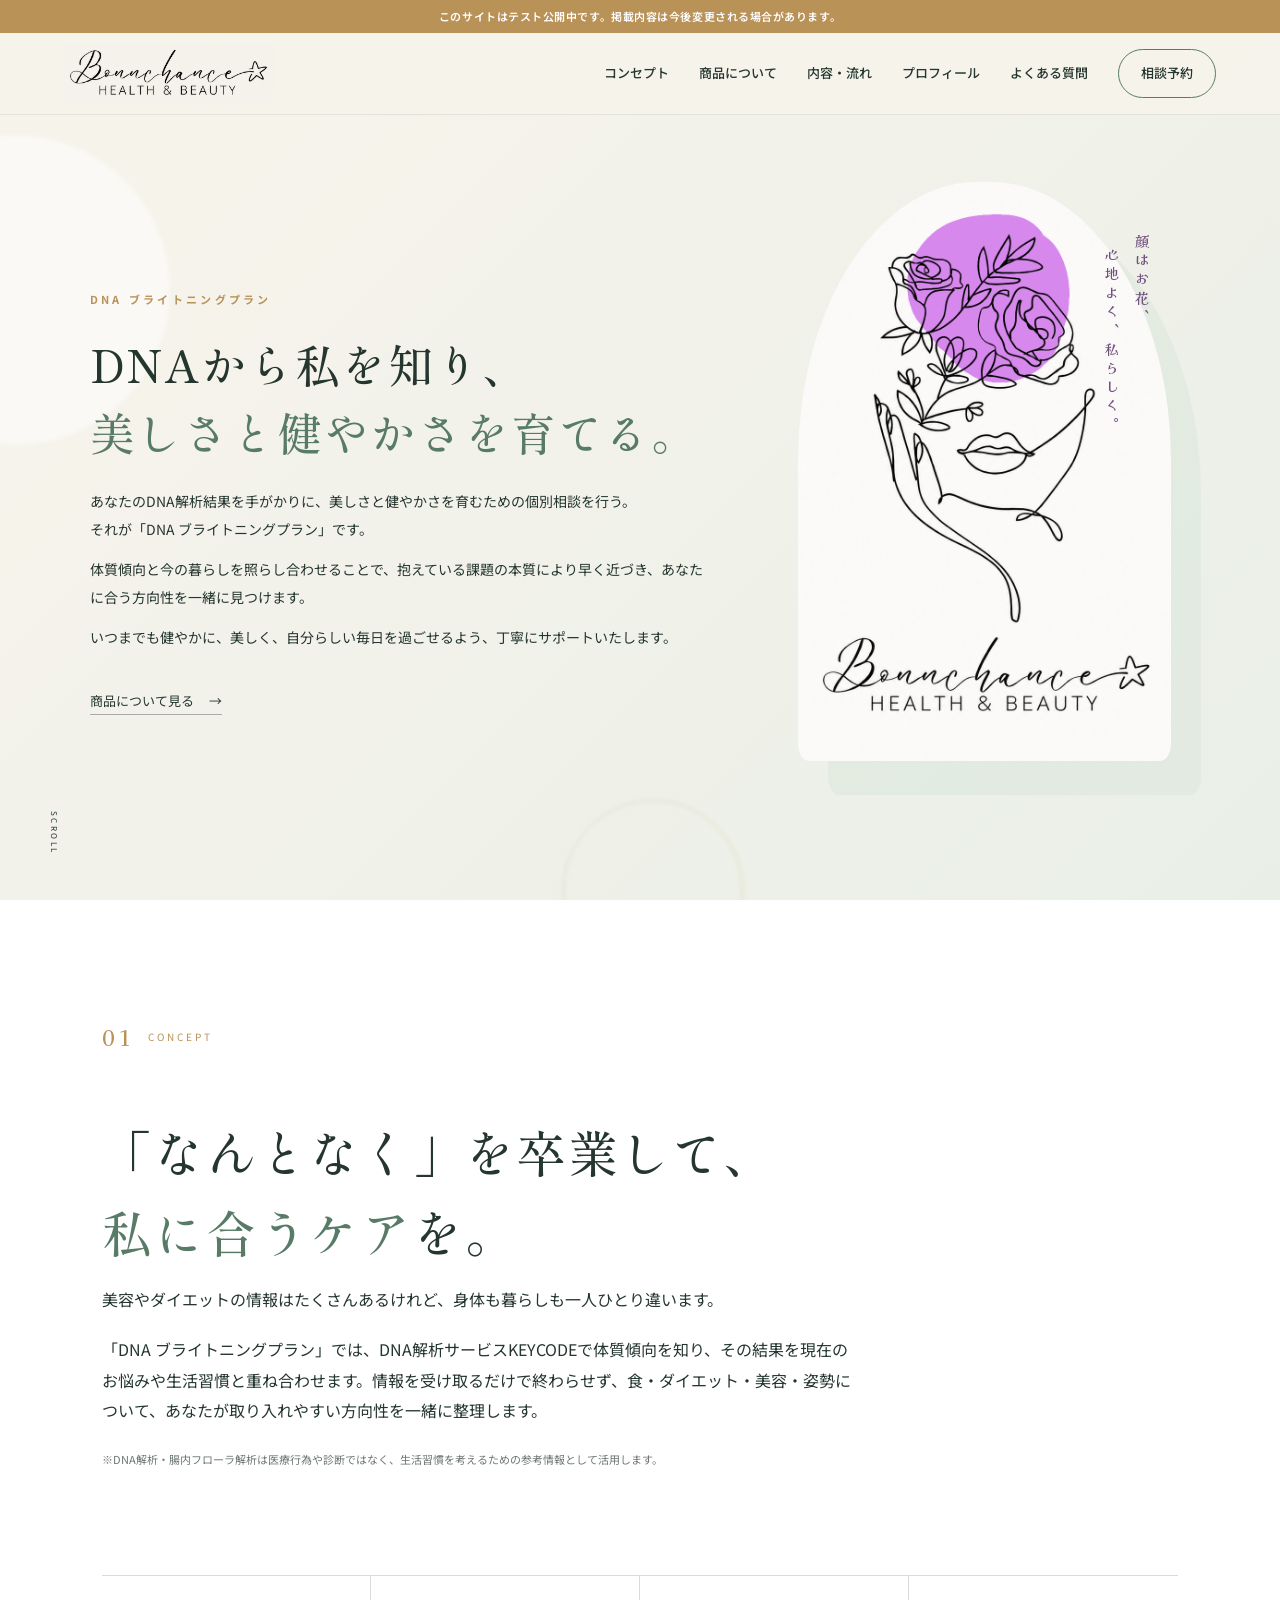
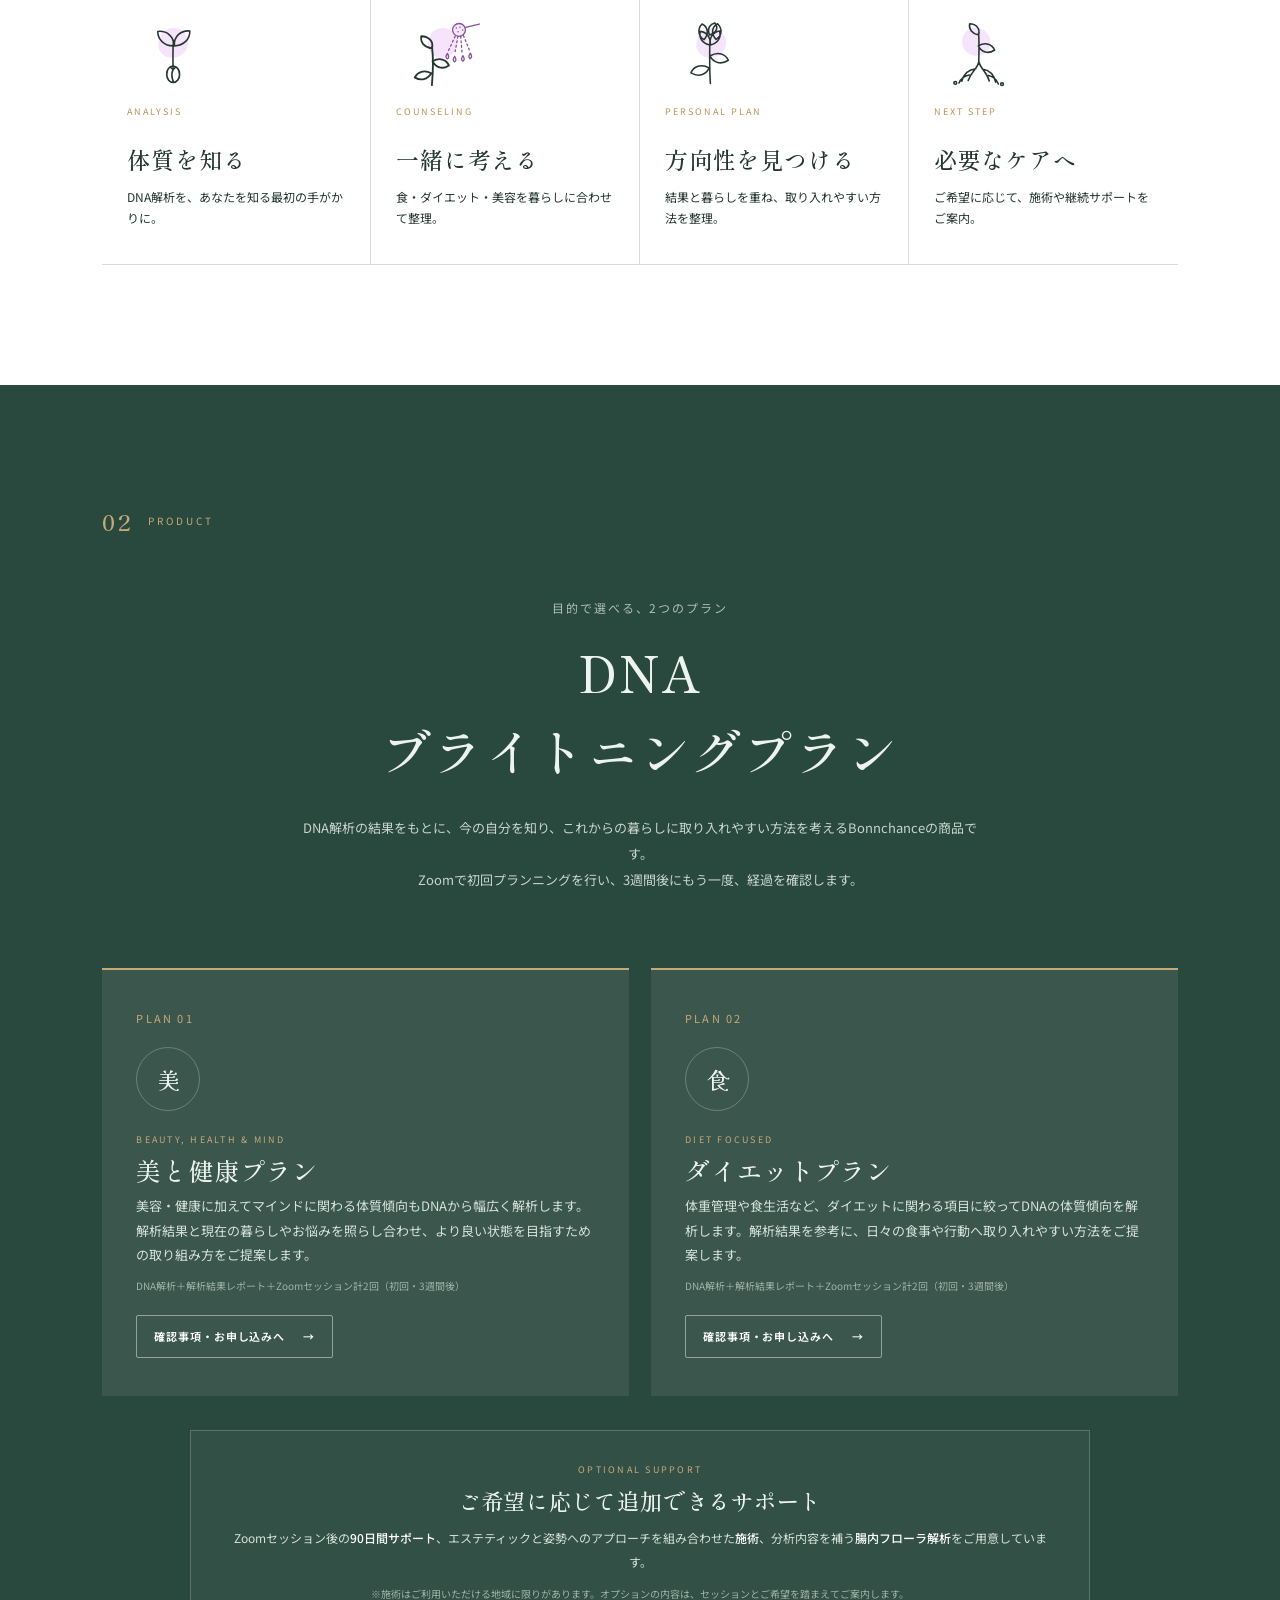
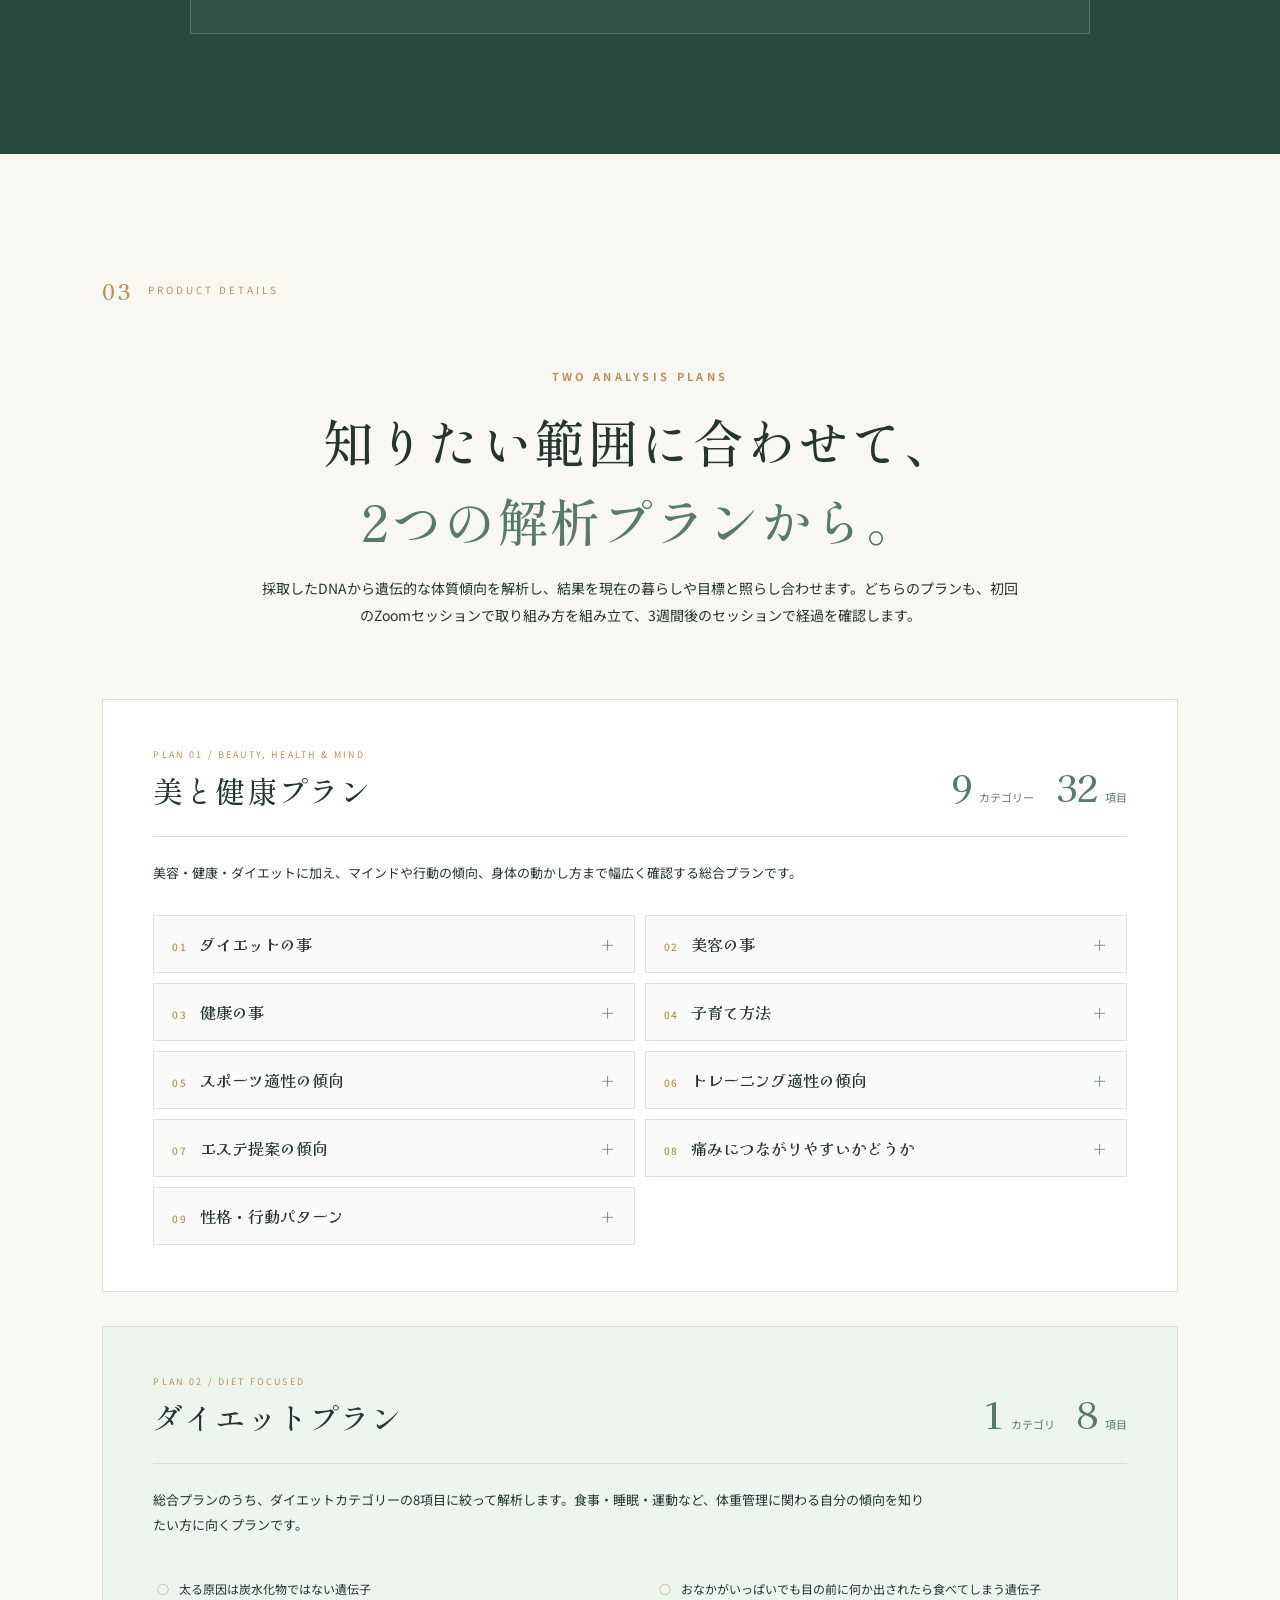
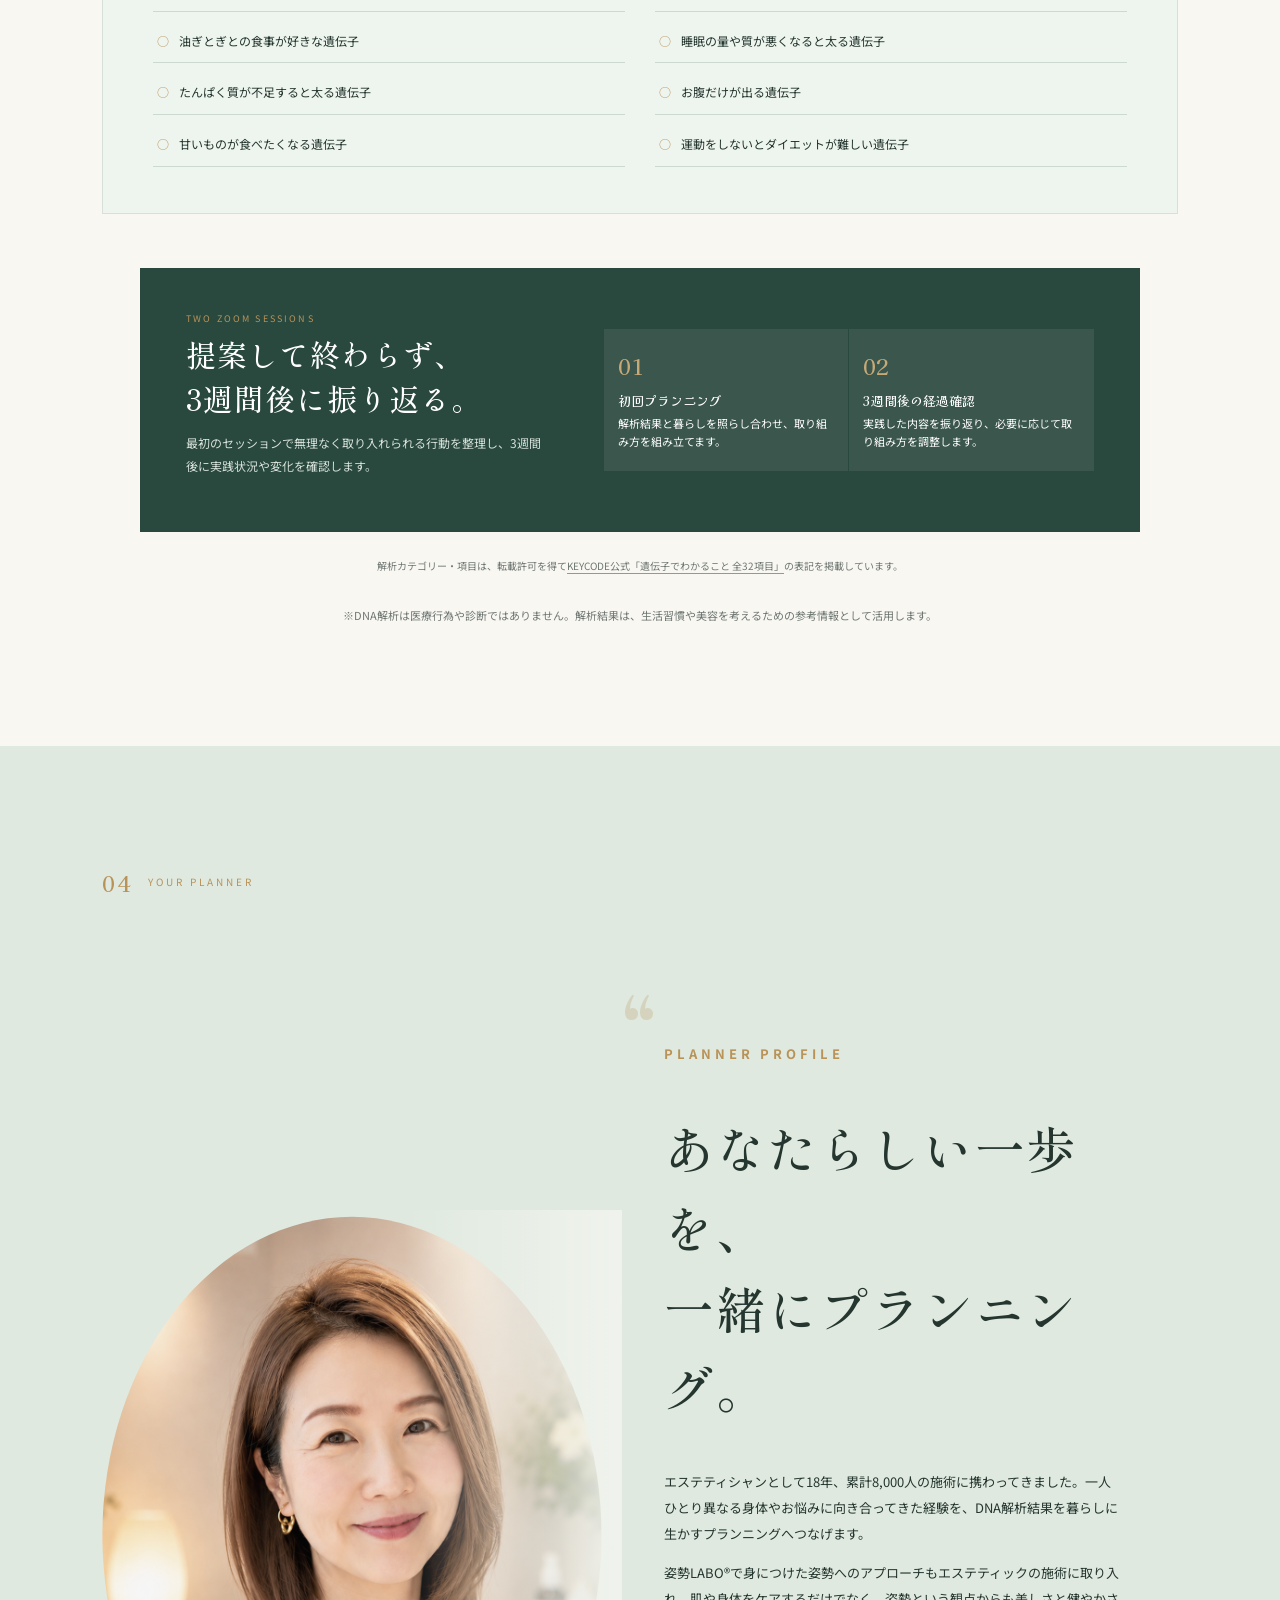
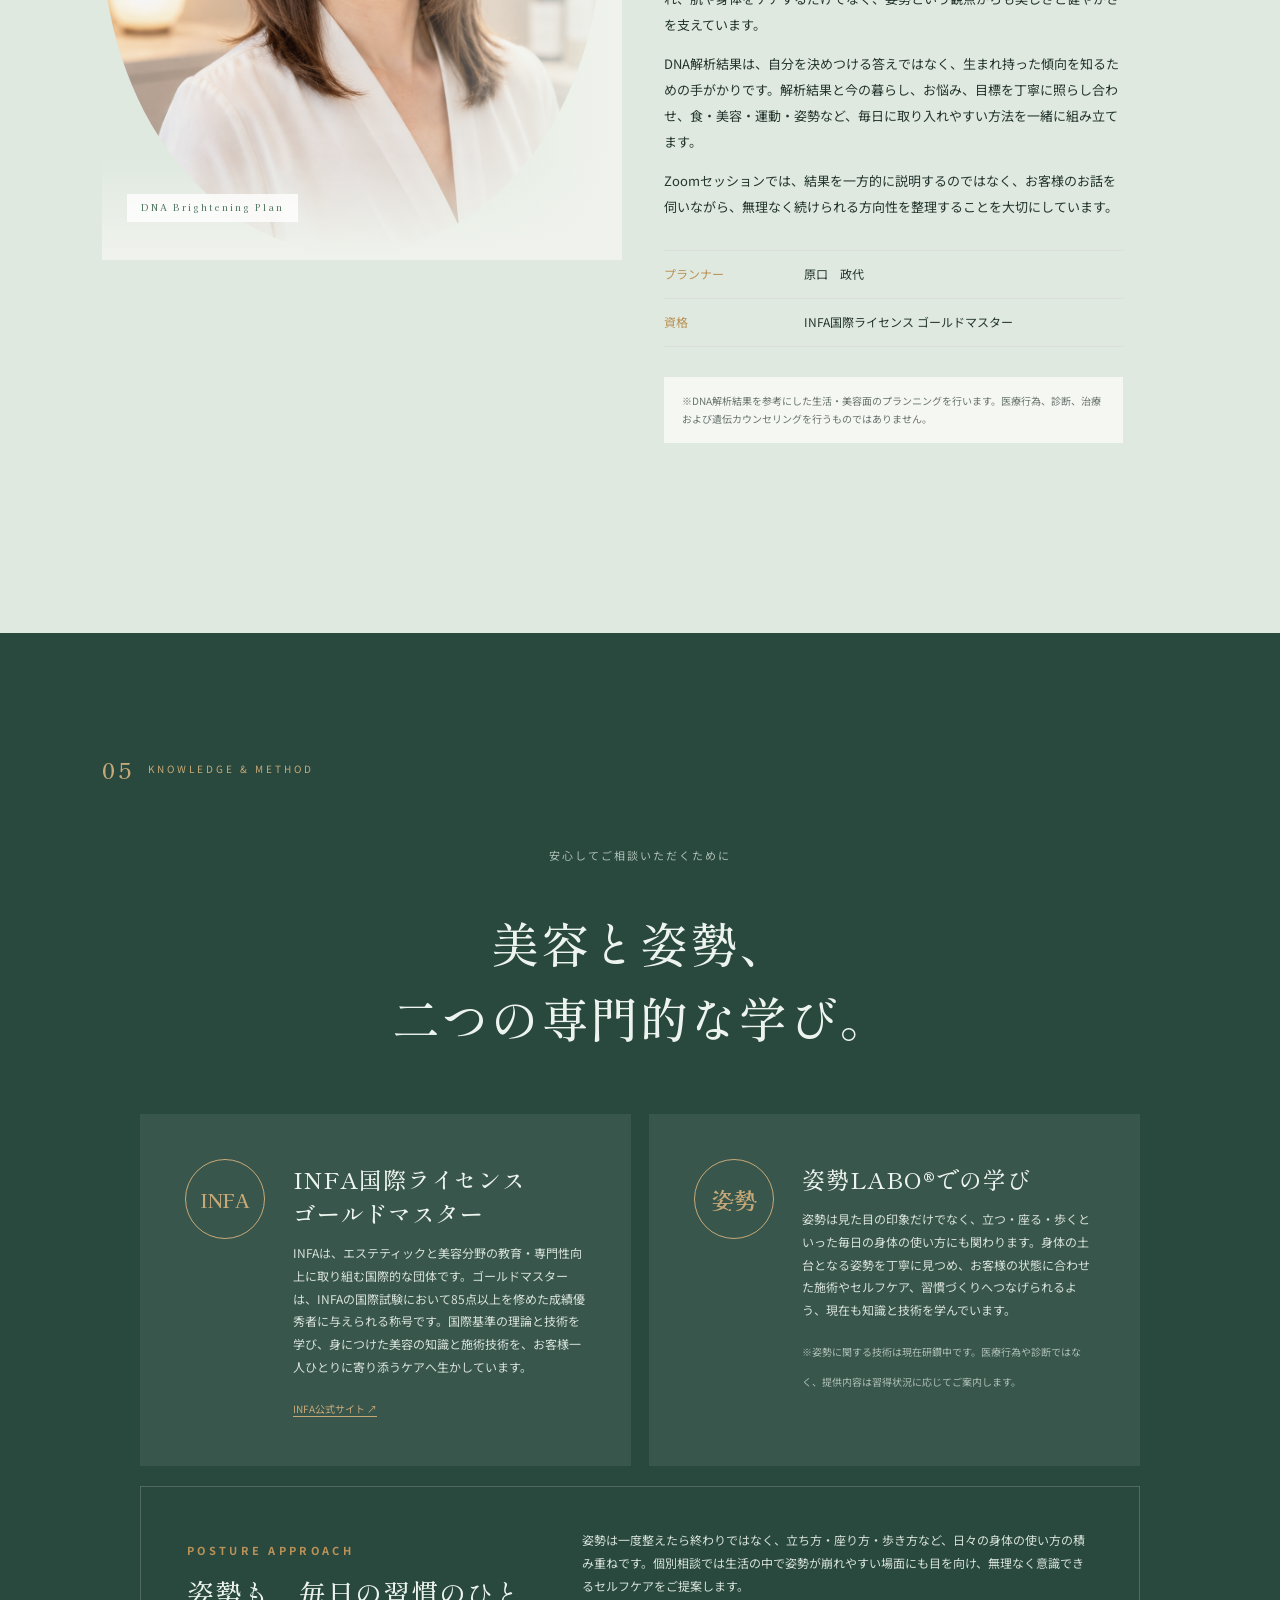
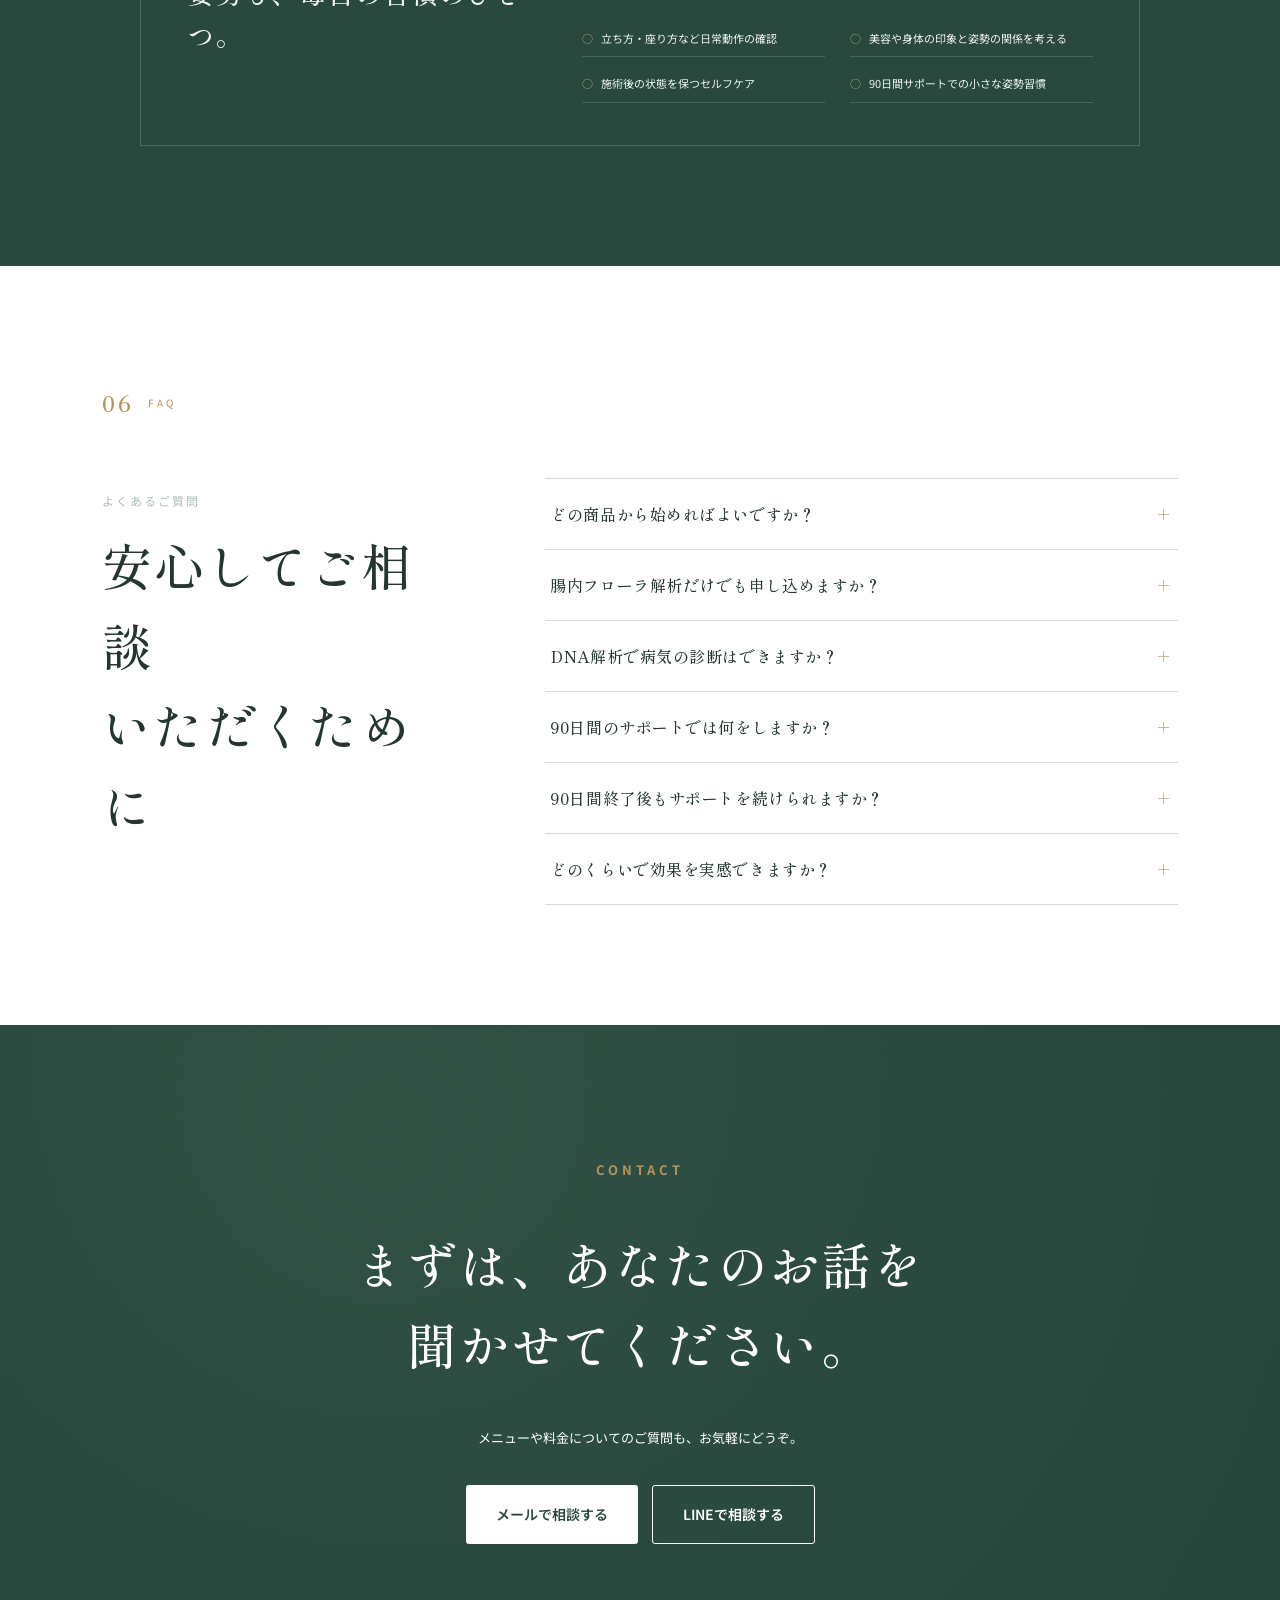
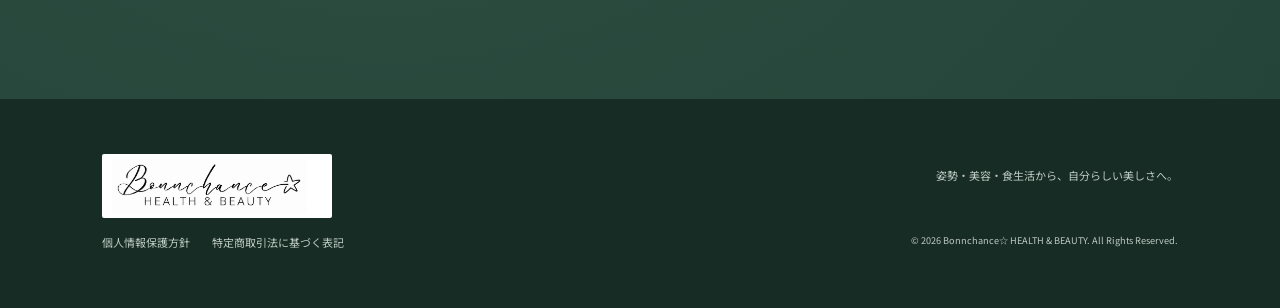
==== commit 0abcd9d1: "Publish legal, consent, privacy, and support contact updates" ====
--- a/index.html
+++ b/index.html
@@ -11,7 +11,7 @@
   <link rel="stylesheet" href="styles.css?v=20260824-4">
 </head>
 <body>
-  <aside class="prototype-notice" role="note">このサイトは仮のものです。掲載内容・料金・お申し込み先は準備中です。</aside>
+  <aside class="prototype-notice" role="note">このサイトはテスト公開中です。掲載内容は今後変更される場合があります。</aside>
   <header class="site-header">
     <a class="logo brand-logo" href="#top" aria-label="Bonnchance HEALTH &amp; BEAUTY トップへ"><img src="assets/brand-wordmark.png" alt="Bonnchance HEALTH &amp; BEAUTY"></a>
     <button class="menu-button" type="button" aria-label="メニューを開く" aria-expanded="false"><span></span><span></span><span></span></button>
@@ -132,11 +132,11 @@
     </section>
 
     <section class="contact section" id="contact">
-      <div class="contact-inner reveal"><p class="eyebrow">CONTACT</p><h2>まずは、あなたのお話を<br>聞かせてください。</h2><p>メニューや料金についてのご質問も、お気軽にどうぞ。</p><div class="contact-buttons"><a class="button white" href="mailto:bonnchance0920@gmail.com">メールで相談する</a><a class="button line" href="https://lin.ee/WPt9hPoE" target="_blank" rel="noopener">LINEで相談する</a></div></div>
+      <div class="contact-inner reveal"><p class="eyebrow">CONTACT</p><h2>まずは、あなたのお話を<br>聞かせてください。</h2><p>メニューや料金についてのご質問も、お気軽にどうぞ。</p><div class="contact-buttons"><a class="button white" href="mailto:bonnchance.support@gmail.com">メールで相談する</a><a class="button line" href="https://lin.ee/WPt9hPoE" target="_blank" rel="noopener">LINEで相談する</a></div></div>
     </section>
   </main>
 
-  <footer><a class="logo brand-logo footer-brand-logo" href="#top" aria-label="Bonnchance HEALTH &amp; BEAUTY トップへ"><img src="assets/brand-wordmark.png" alt="Bonnchance HEALTH &amp; BEAUTY"></a><p>姿勢・美容・食生活から、自分らしい美しさへ。</p><div><a href="privacy-policy.html">個人情報保護方針</a><a href="#">特定商取引法に基づく表記</a></div><small>© 2026 Bonnchance☆ HEALTH &amp; BEAUTY. All Rights Reserved.</small></footer>
+  <footer><a class="logo brand-logo footer-brand-logo" href="#top" aria-label="Bonnchance HEALTH &amp; BEAUTY トップへ"><img src="assets/brand-wordmark.png" alt="Bonnchance HEALTH &amp; BEAUTY"></a><p>姿勢・美容・食生活から、自分らしい美しさへ。</p><div><a href="privacy-policy.html">個人情報保護方針</a><a href="legal.html">特定商取引法に基づく表記</a></div><small>© 2026 Bonnchance☆ HEALTH &amp; BEAUTY. All Rights Reserved.</small></footer>
   <script src="script.js"></script>
 </body>
 </html>
